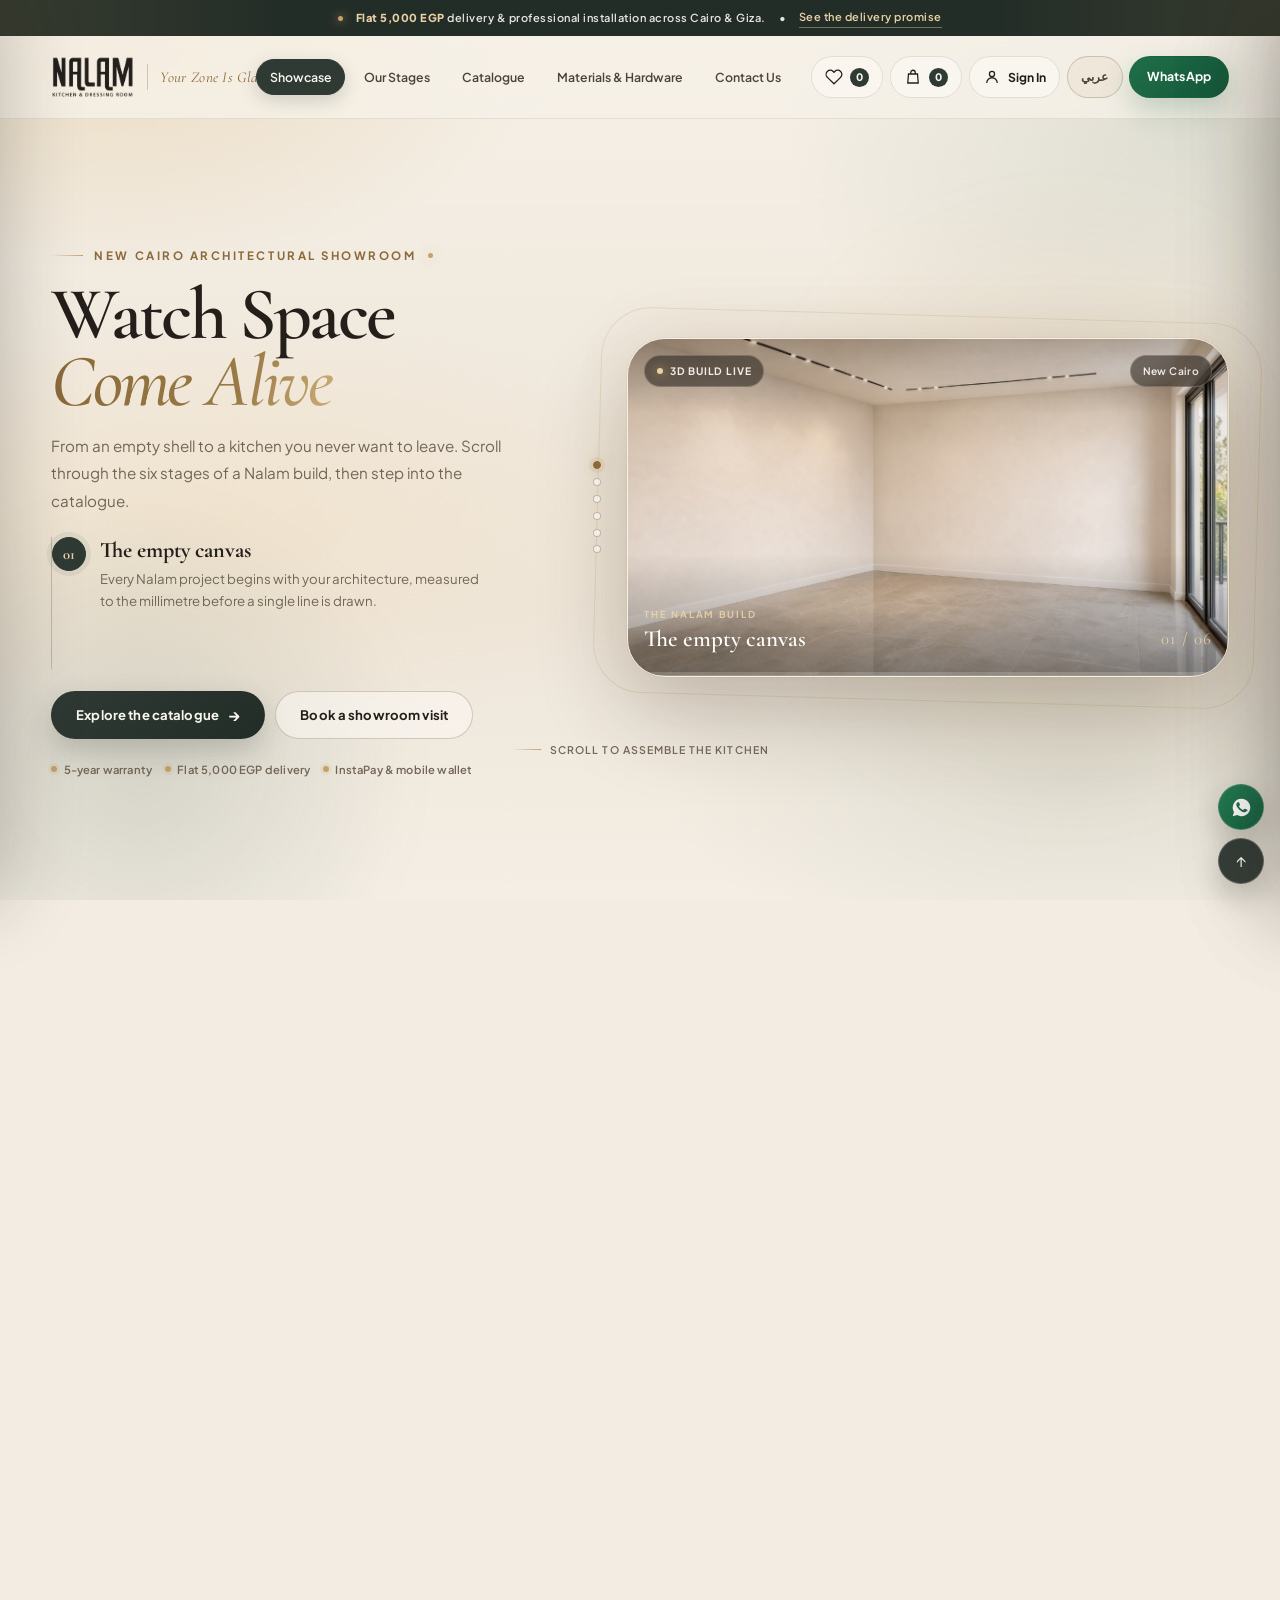
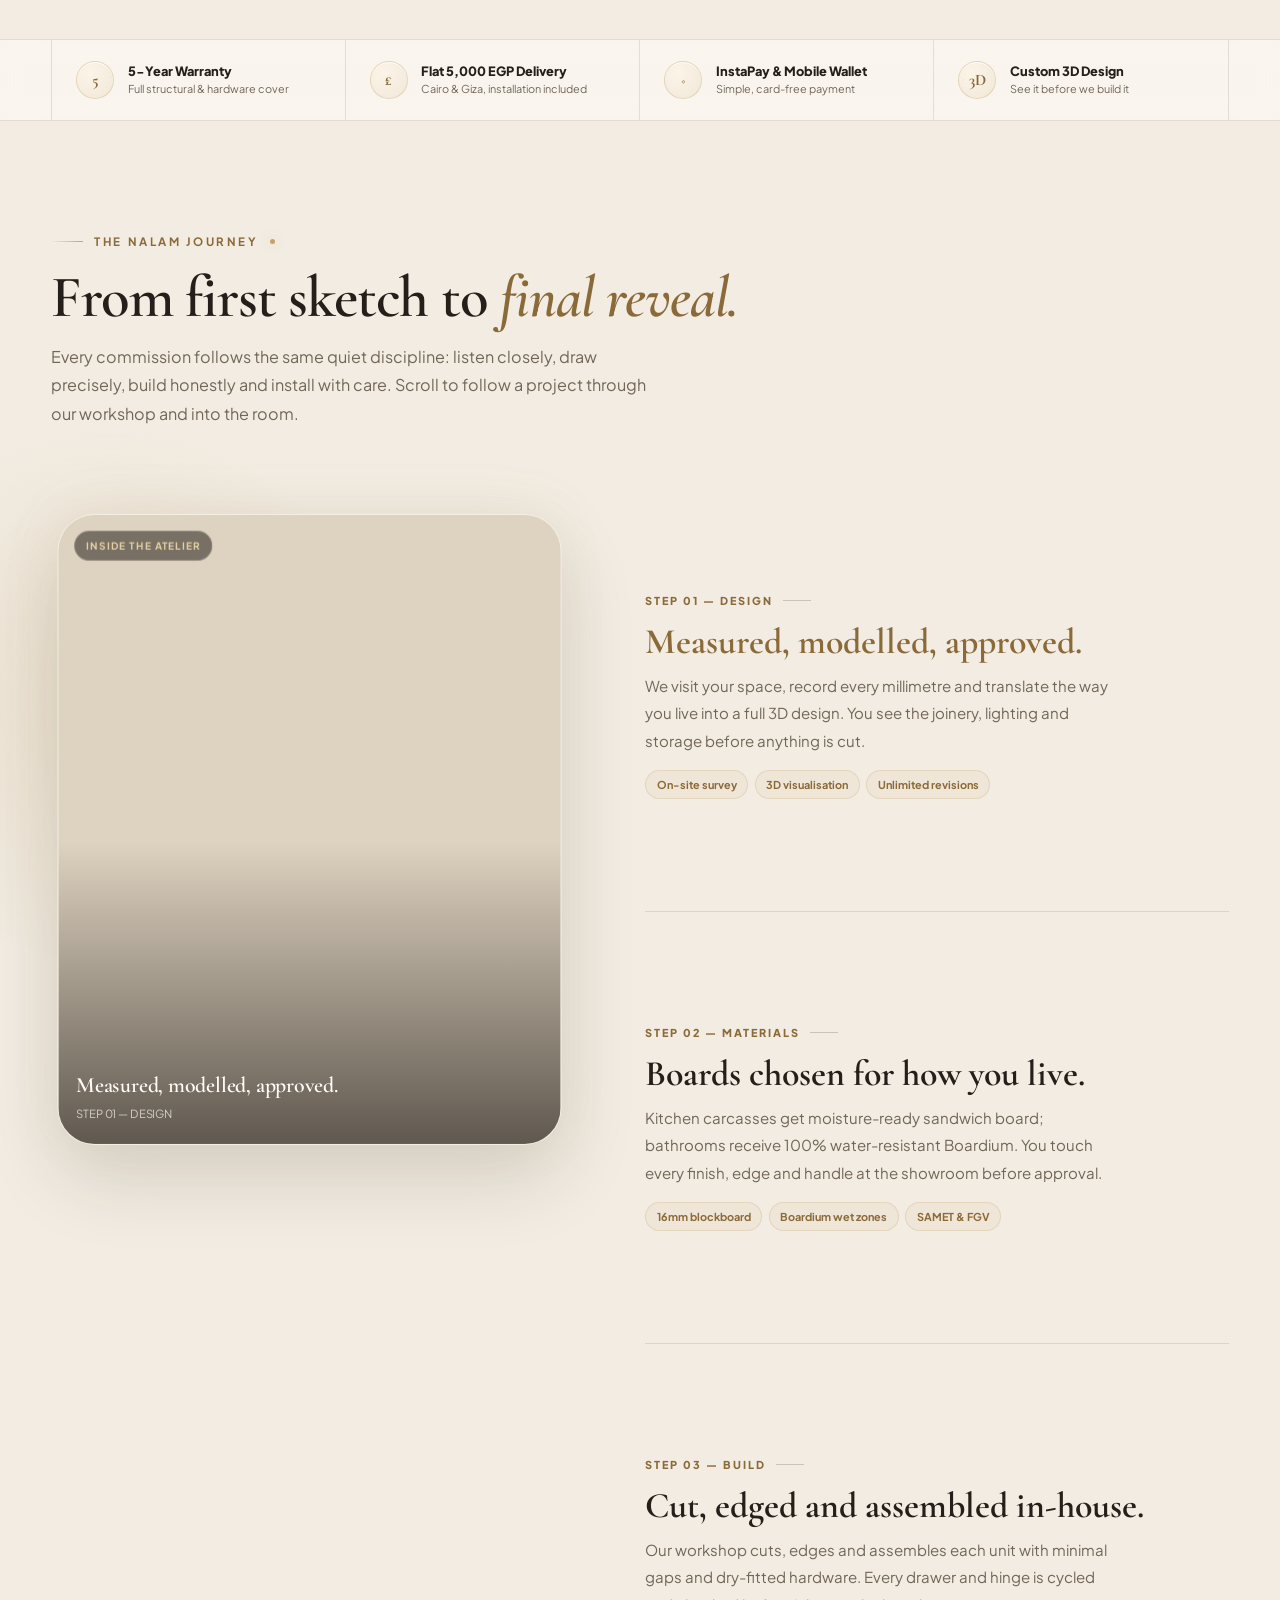
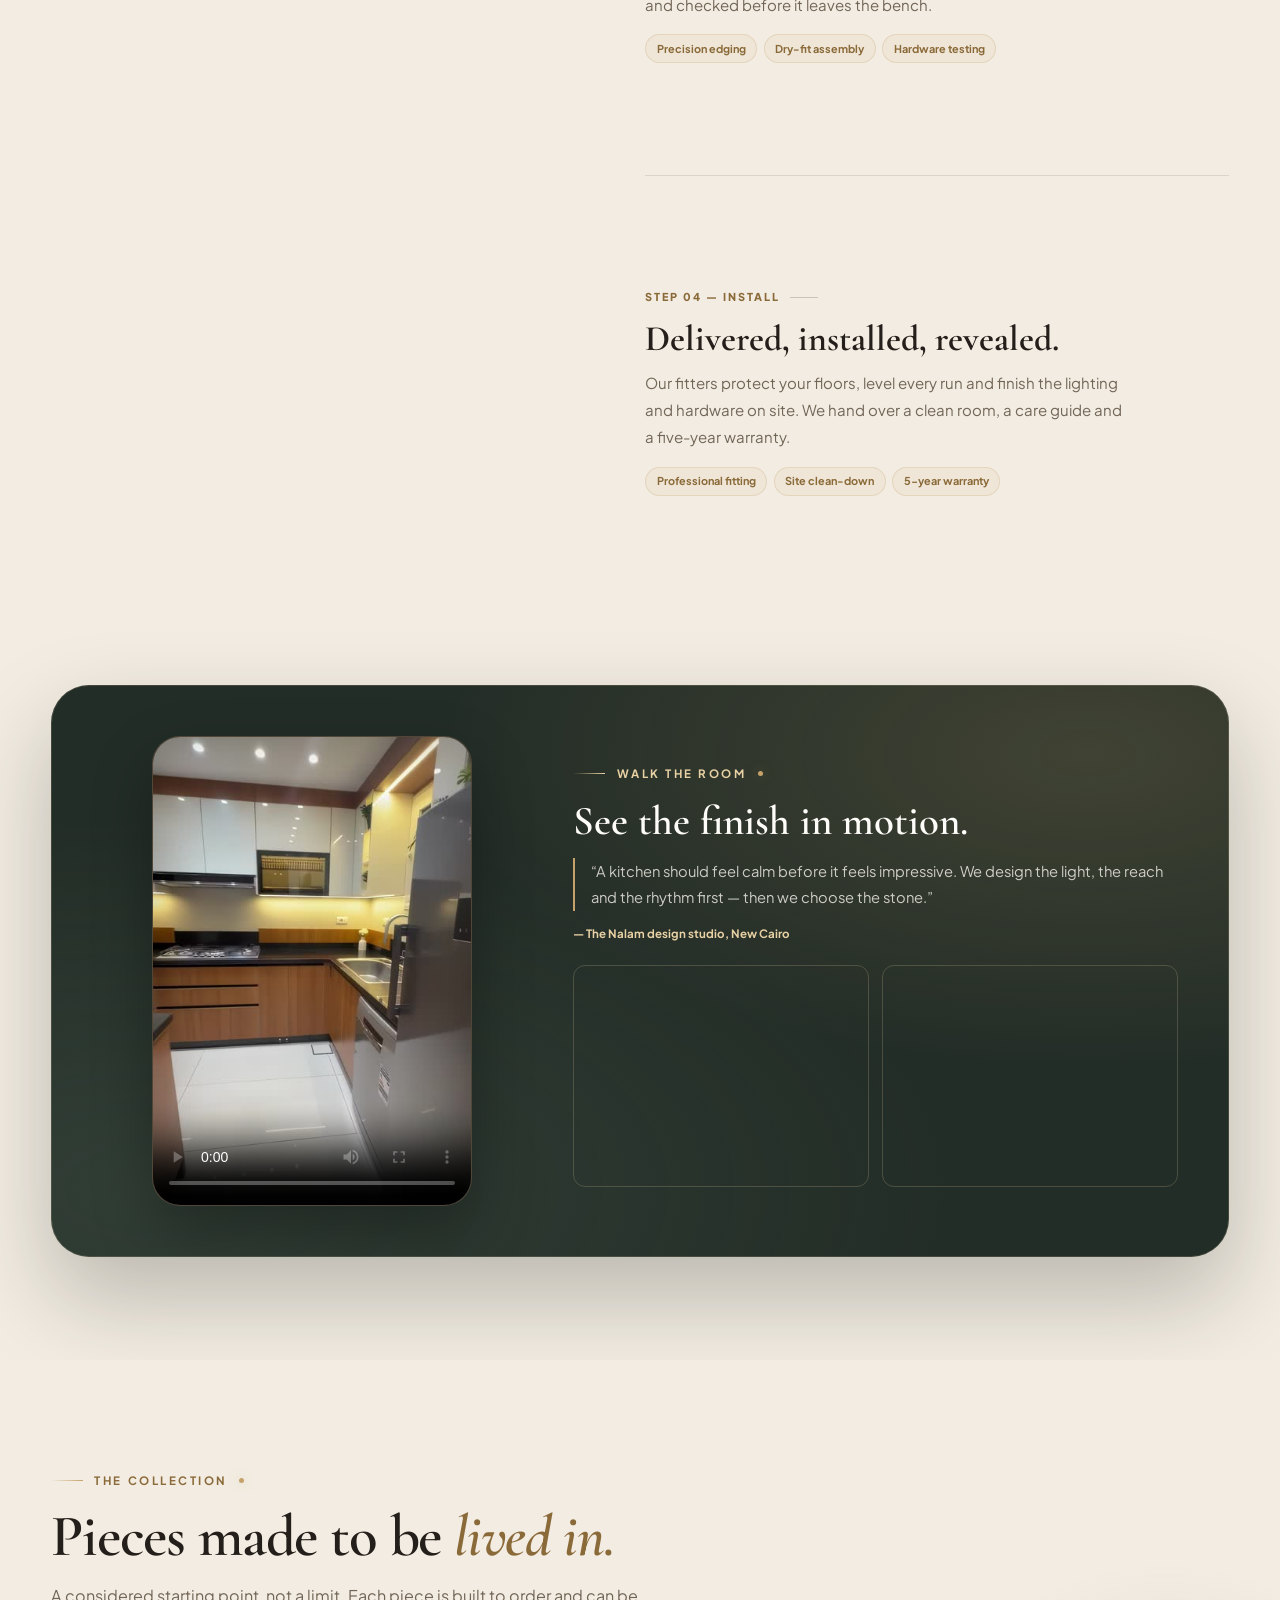
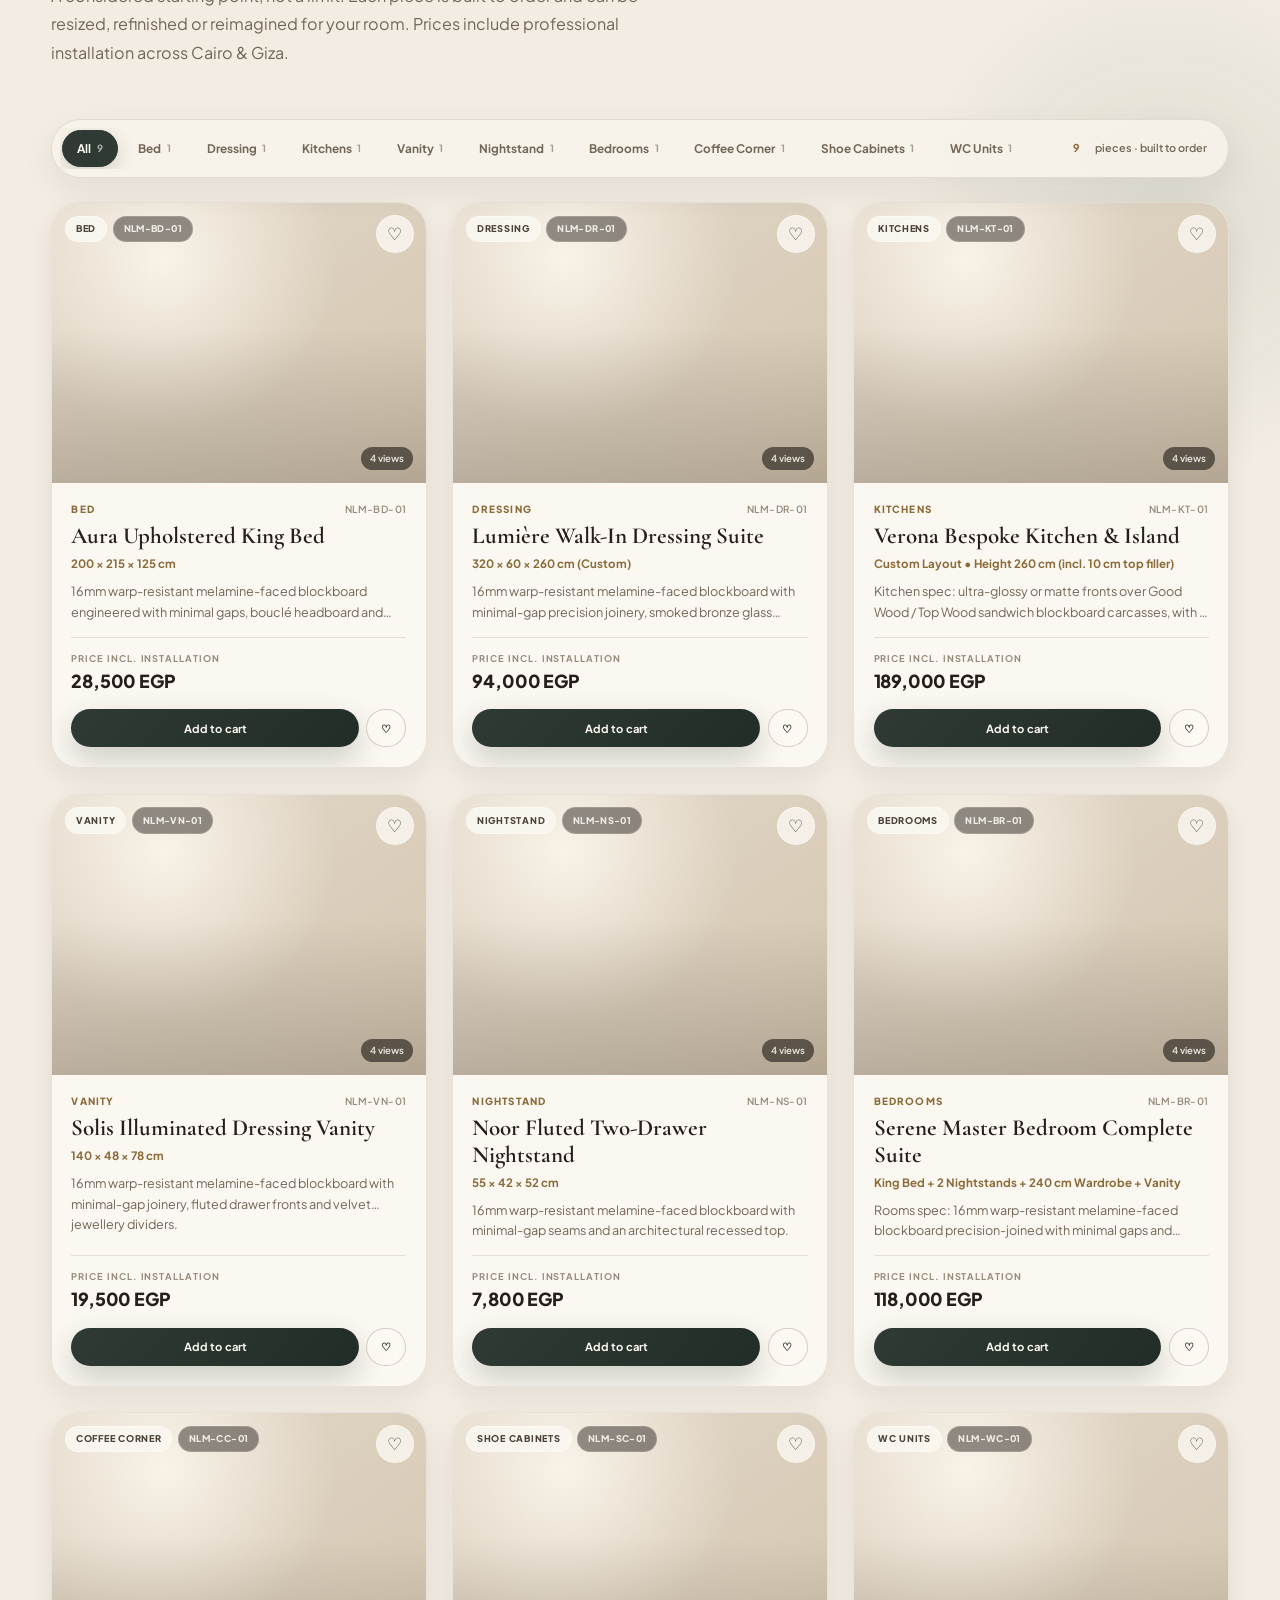
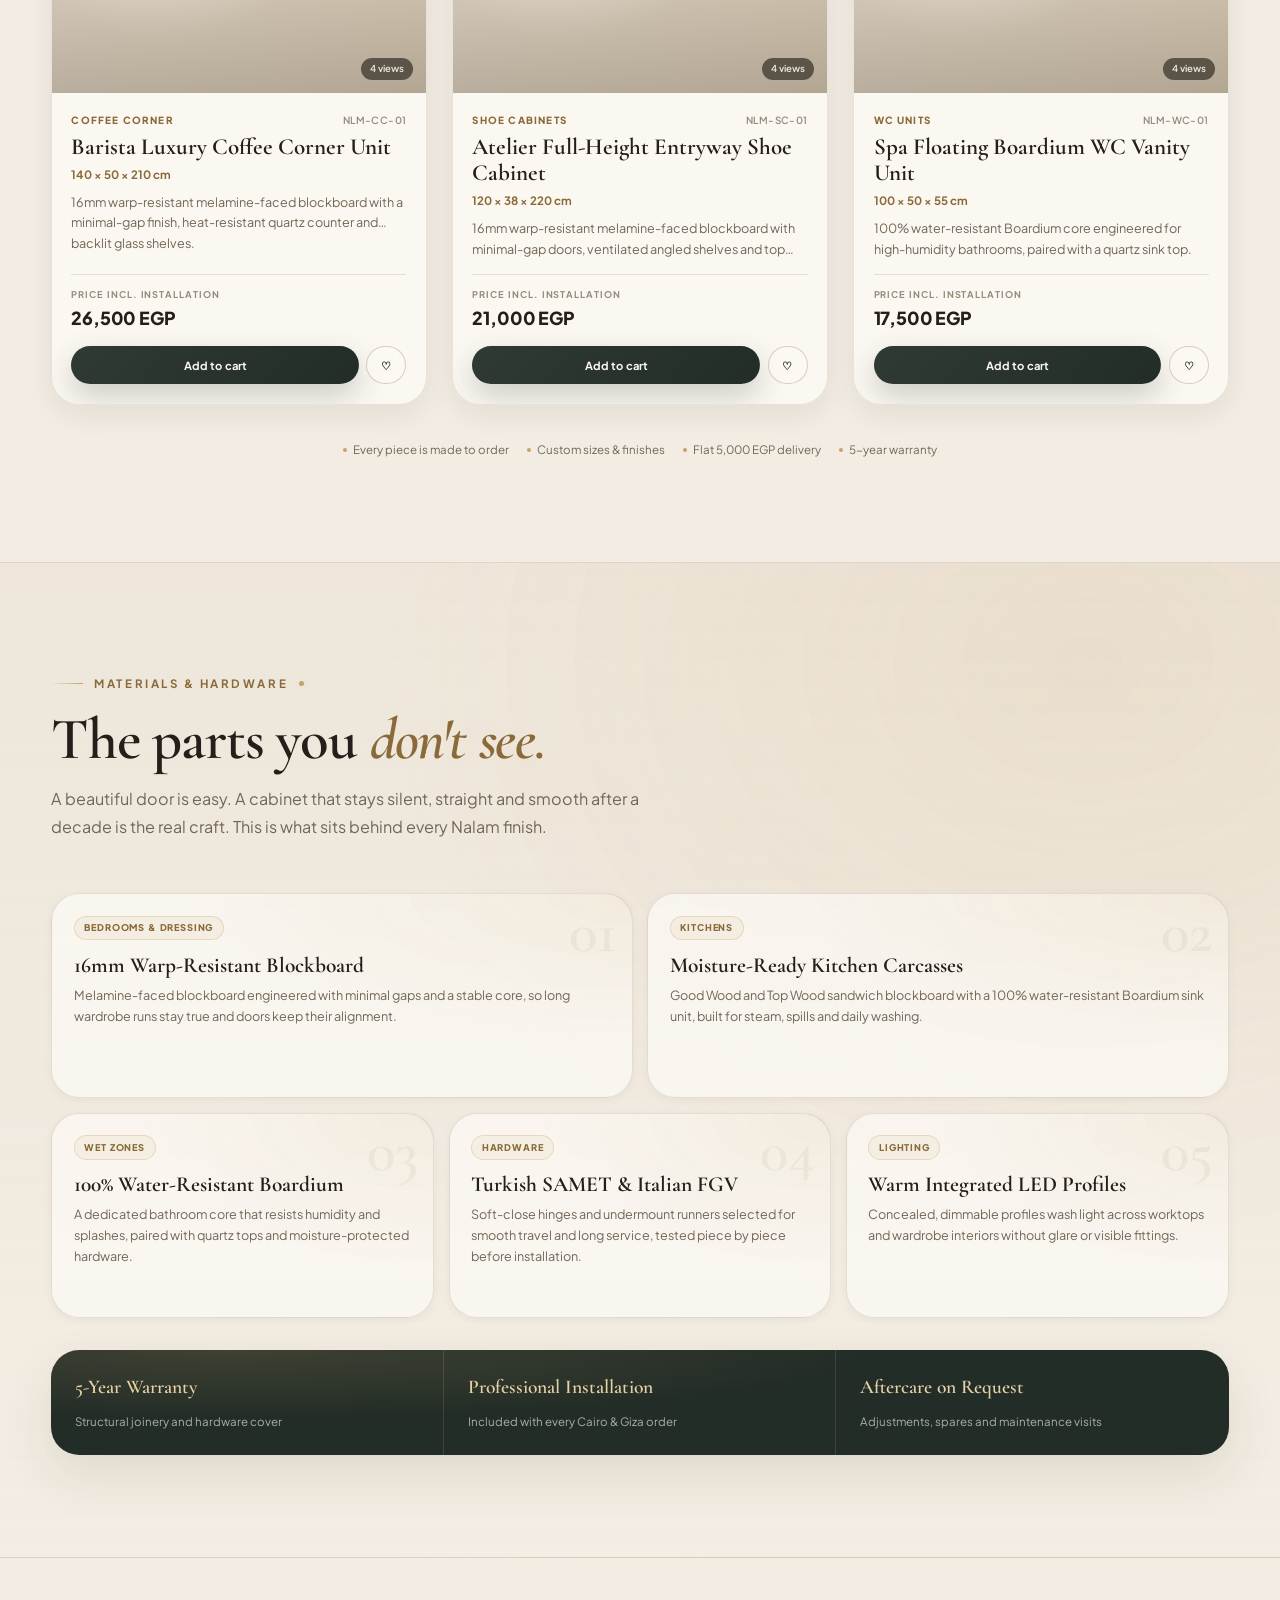
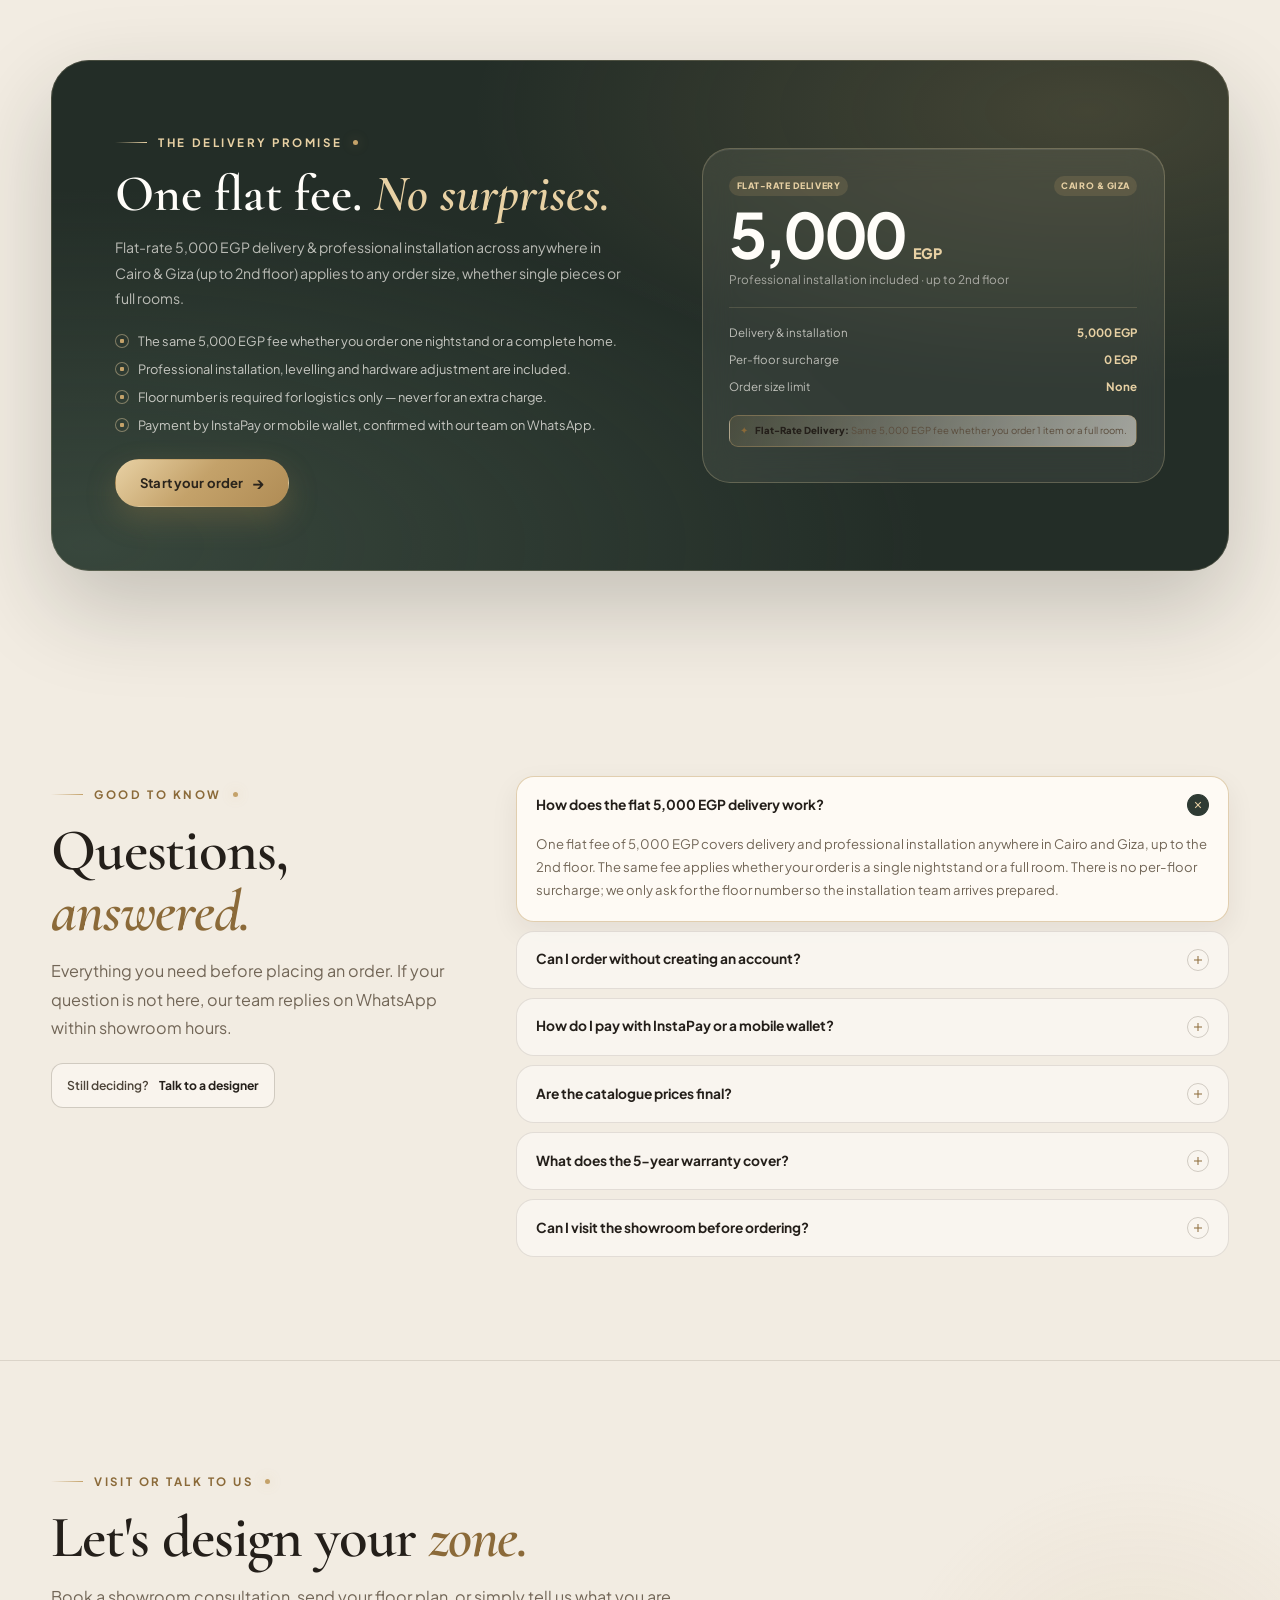
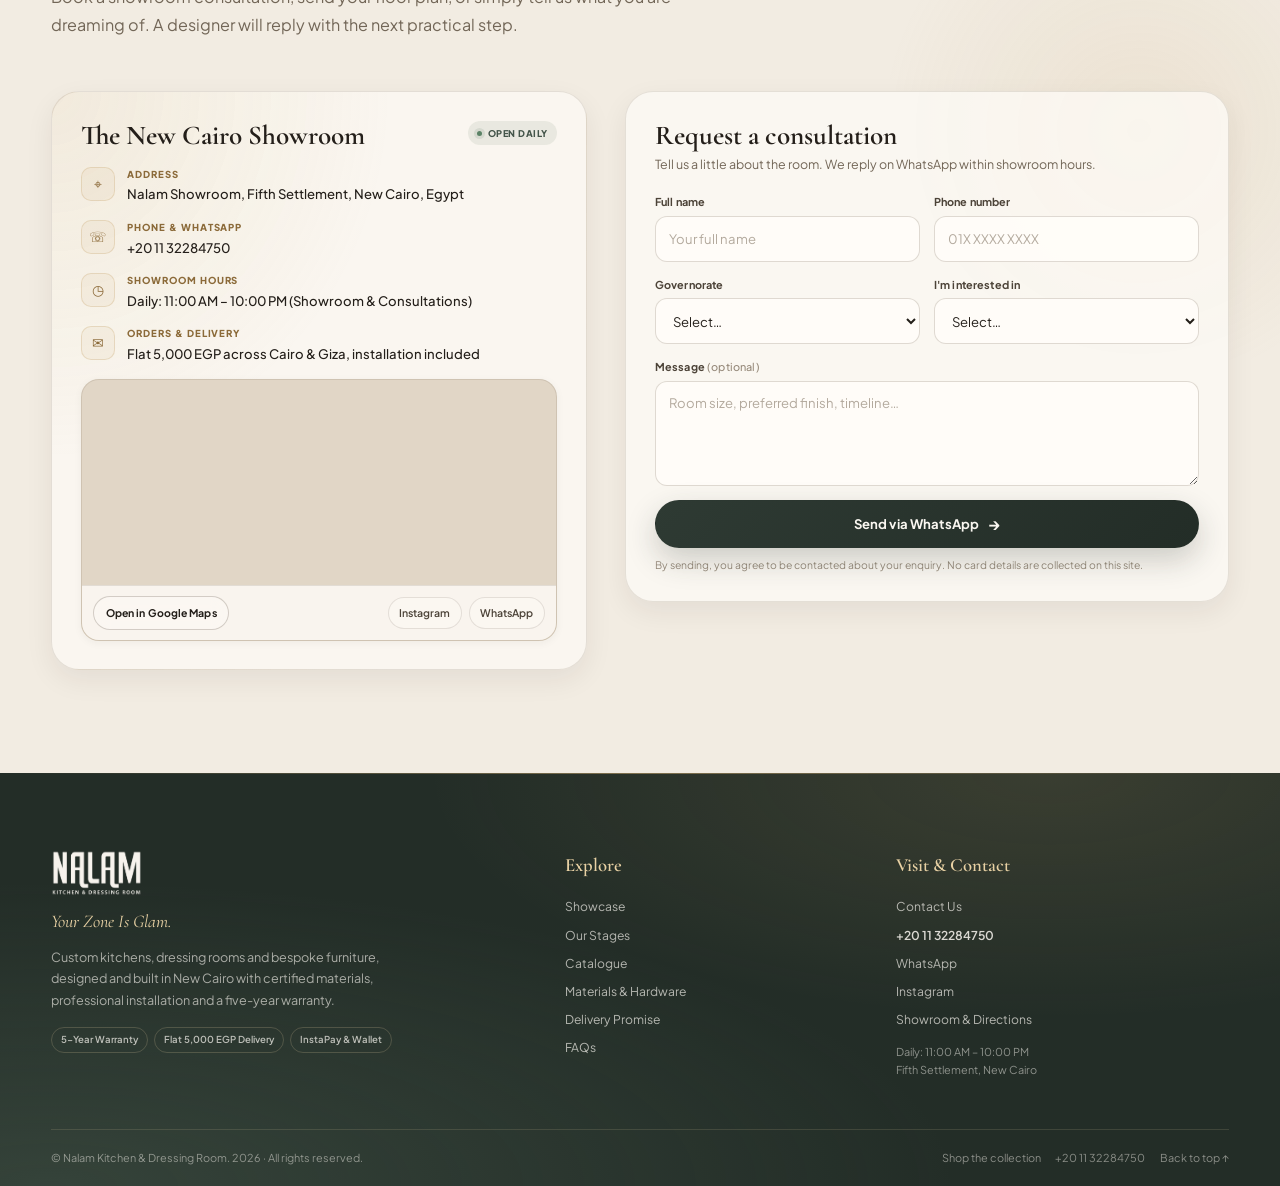
==== index.html @ b8d56fd1 "Last Sync: 2026-11-21 04:11 (Mobile)" ====
<!DOCTYPE html>
<html lang="en" dir="ltr">
<head>
  <meta charset="UTF-8">
  <meta name="viewport" content="width=device-width, initial-scale=1.0">
  <title>Nalam — Custom Kitchens, Dressing Rooms &amp; Luxury Furniture | New Cairo</title>
  <meta name="description" content="Nalam crafts luxury custom kitchens, dressing rooms and bespoke furniture in New Cairo. Flat 5,000 EGP delivery and professional installation across Cairo and Giza, with a 5-year warranty.">
  <meta name="robots" content="index, follow">
  <meta name="theme-color" content="#F2ECE2">
  <link rel="canonical" href="https://mody13255.github.io/Nalam-website/">
  <link rel="icon" type="image/png" href="assets/logo.png">
  <link rel="apple-touch-icon" href="assets/logo.png">
  <link rel="preconnect" href="https://fonts.googleapis.com">
  <link rel="preconnect" href="https://fonts.gstatic.com" crossorigin>
  <link href="https://fonts.googleapis.com/css2?family=Amiri:wght@400;700&family=Cairo:wght@400;500;600;700;800&family=Cormorant+Garamond:ital,wght@0,500;0,600;0,700;1,400;1,500;1,600&family=Plus+Jakarta+Sans:wght@400;500;600;700;800&display=swap" rel="stylesheet">
  <link rel="preload" as="image" href="assets/room-empty.jpg" fetchpriority="high">
  <link rel="stylesheet" href="css/style.css">

  <meta property="og:type" content="website">
  <meta property="og:site_name" content="Nalam Kitchen &amp; Dressing Room">
  <meta property="og:locale" content="en_US">
  <meta property="og:locale:alternate" content="ar_EG">
  <meta property="og:title" content="Nalam — Your Zone Is Glam. Custom Kitchens &amp; Dressing Rooms">
  <meta property="og:description" content="Bespoke kitchens, dressing rooms and luxury furniture crafted in New Cairo. Flat 5,000 EGP delivery and installation across Cairo and Giza. 5-year warranty.">
  <meta property="og:url" content="https://mody13255.github.io/Nalam-website/">
  <meta property="og:image" content="https://mody13255.github.io/Nalam-website/assets/og-nalam.jpg">
  <meta property="og:image:secure_url" content="https://mody13255.github.io/Nalam-website/assets/og-nalam.jpg">
  <meta property="og:image:width" content="1200">
  <meta property="og:image:height" content="630">
  <meta property="og:image:alt" content="Nalam completed sage green kitchen with marble island and warm lighting in New Cairo">
  <meta property="og:phone_number" content="+20 11 32284750">
  <meta name="twitter:card" content="summary_large_image">
  <meta name="twitter:title" content="Nalam — Your Zone Is Glam.">
  <meta name="twitter:description" content="Custom kitchens, dressing rooms and bespoke furniture from New Cairo. Flat 5,000 EGP delivery and installation across Cairo and Giza.">
  <meta name="twitter:image" content="https://mody13255.github.io/Nalam-website/assets/og-nalam.jpg">
  <meta name="twitter:image:alt" content="Nalam completed sage green kitchen with marble island and warm lighting">

  <script>
    !function(f,b,e,v,n,t,s){if(f.fbq)return;n=f.fbq=function(){n.callMethod?n.callMethod.apply(n,arguments):n.queue.push(arguments)};if(!f._fbq)f._fbq=n;n.push=n;n.loaded=!0;n.version='2.0';n.queue=[];t=b.createElement(e);t.async=!0;t.src=v;s=b.getElementsByTagName(e)[0];s.parentNode.insertBefore(t,s)}(window,document,'script','https://connect.facebook.net/en_US/fbevents.js');
    window.NALAM_META_PIXEL_ID = 'YOUR_PIXEL_ID_HERE';
    window.NALAM_PIXEL_READY = false;
    if (window.NALAM_META_PIXEL_ID && window.NALAM_META_PIXEL_ID !== 'YOUR_PIXEL_ID_HERE') {
      fbq('init', window.NALAM_META_PIXEL_ID);
      fbq('track', 'PageView');
      window.NALAM_PIXEL_READY = true;
    }
  </script>

  <script type="application/ld+json">
  {
    "@context": "https://schema.org",
    "@type": "FurnitureStore",
    "name": "Nalam Kitchen & Dressing Room",
    "alternateName": "نالام",
    "url": "https://mody13255.github.io/Nalam-website/",
    "image": "https://mody13255.github.io/Nalam-website/assets/og-nalam.jpg",
    "logo": "https://mody13255.github.io/Nalam-website/assets/logo.png",
    "description": "Custom kitchens, dressing rooms and bespoke furniture crafted in New Cairo with certified materials and a 5-year warranty.",
    "telephone": "+201132284750",
    "priceRange": "EGP 7,800 – EGP 189,000",
    "currenciesAccepted": "EGP",
    "paymentAccepted": "InstaPay, Mobile Wallet",
    "address": {
      "@type": "PostalAddress",
      "addressLocality": "New Cairo",
      "addressRegion": "Cairo Governorate",
      "addressCountry": "EG"
    },
    "sameAs": [
      "https://www.instagram.com/nalam.kitchen.dressingroom/"
    ],
    "openingHoursSpecification": {
      "@type": "OpeningHoursSpecification",
      "dayOfWeek": ["Monday", "Tuesday", "Wednesday", "Thursday", "Friday", "Saturday", "Sunday"],
      "opens": "11:00",
      "closes": "22:00"
    }
  }
  </script>
</head>
<body>

  <a class="skip-link" href="#main">Skip to content</a>

  <header class="site-header" id="top">
    <div class="announcement">
      <div class="container announcement-inner">
        <span class="announcement-dot" aria-hidden="true"></span>
        <span data-i18n="announcement_text"><strong>Flat 5,000 EGP</strong> delivery &amp; professional installation across Cairo &amp; Giza.</span>
        <span class="desktop-only" aria-hidden="true">•</span>
        <a href="#delivery" class="announcement-link" data-i18n="announcement_link">See the delivery promise</a>
      </div>
    </div>
    <div class="container header-inner">
      <div class="header-start">
        <button type="button" class="menu-btn" id="mobileMenuBtn" aria-label="Open menu" aria-expanded="false" aria-controls="mobileDrawer">
          <span aria-hidden="true">☰</span>
        </button>
        <a href="#top" class="brand-lockup" aria-label="Nalam home">
          <img src="assets/logo.png" alt="Nalam — Kitchen &amp; Dressing Room" class="brand-logo" width="433" height="220">
          <span class="brand-divider" aria-hidden="true"></span>
          <span class="brand-slogan">Your Zone Is Glam.</span>
        </a>
      </div>

      <nav aria-label="Primary navigation">
        <ul class="nav-links">
          <li><a href="#showcase" class="active" data-nav="showcase" data-i18n="nav_showcase">Showcase</a></li>
          <li><a href="#stages" data-nav="stages" data-i18n="nav_stages">Our Stages</a></li>
          <li><a href="#catalogue" data-nav="catalogue" data-i18n="nav_catalogue">Catalogue</a></li>
          <li><a href="#materials" data-nav="materials" data-i18n="nav_materials">Materials &amp; Hardware</a></li>
          <li><a href="#contact" data-nav="contact" data-i18n="nav_contact">Contact Us</a></li>
        </ul>
      </nav>

      <div class="header-actions">
        <button type="button" class="icon-btn" data-open-wishlist aria-label="Open wishlist">
          <svg class="icon" width="18" height="18" viewBox="0 0 24 24" fill="none" stroke="currentColor" stroke-width="1.7" aria-hidden="true"><path d="M20.8 4.6a5.5 5.5 0 0 0-7.8 0L12 5.7l-1.1-1.1a5.5 5.5 0 0 0-7.8 7.8l1.1 1.1L12 21l7.8-7.5 1.1-1.1a5.5 5.5 0 0 0-.1-7.8Z"/></svg>
          <span class="badge-count" data-wish-badge>0</span>
        </button>
        <button type="button" class="icon-btn" data-open-cart aria-label="Open shopping cart">
          <svg class="icon" width="18" height="18" viewBox="0 0 24 24" fill="none" stroke="currentColor" stroke-width="1.7" aria-hidden="true"><path d="M6 8h12l1 12H5L6 8Z"/><path d="M9 8V6a3 3 0 0 1 6 0v2"/></svg>
          <span class="badge-count" data-cart-badge>0</span>
        </button>
        <button type="button" class="icon-btn" data-open-auth aria-label="Open account">
          <svg class="icon" width="18" height="18" viewBox="0 0 24 24" fill="none" stroke="currentColor" stroke-width="1.7" aria-hidden="true"><circle cx="12" cy="8" r="3.4"/><path d="M5 20a7 7 0 0 1 14 0"/></svg>
          <span class="icon-btn-label" data-account-label>Sign In</span>
        </button>
        <button type="button" class="lang-toggle" data-lang-toggle aria-label="Switch language">
          <span data-i18n="lang_btn">عربي</span>
        </button>
        <a href="https://wa.me/201132284750" target="_blank" rel="noopener noreferrer" class="btn btn-wa header-wa" data-i18n="nav_wa">WhatsApp</a>
      </div>
    </div>
  </header>

  <div class="mobile-drawer-backdrop" id="mobileDrawerBackdrop"></div>
  <aside class="mobile-drawer" id="mobileDrawer" aria-label="Mobile navigation" aria-hidden="true">
    <div class="mobile-drawer-head">
      <img src="assets/logo.png" alt="Nalam" width="433" height="220">
      <button type="button" class="drawer-close" id="mobileDrawerCloseBtn" aria-label="Close menu">&times;</button>
    </div>
    <nav aria-label="Mobile primary navigation">
      <ul class="mobile-drawer-links">
        <li><a href="#showcase" data-i18n="nav_showcase">Showcase</a></li>
        <li><a href="#stages" data-i18n="nav_stages">Our Stages</a></li>
        <li><a href="#catalogue" data-i18n="nav_catalogue">Catalogue</a></li>
        <li><a href="#materials" data-i18n="nav_materials">Materials &amp; Hardware</a></li>
        <li><a href="#delivery" data-i18n="nav_delivery">Delivery Promise</a></li>
        <li><a href="#contact" data-i18n="nav_contact">Contact Us</a></li>
      </ul>
    </nav>
    <div class="mobile-drawer-actions">
      <button type="button" class="btn btn-outline btn-block" data-open-auth>
        <span data-account-label>Sign In</span>
      </button>
      <button type="button" class="btn btn-outline btn-block" data-open-wishlist>
        <span data-i18n="nav_wishlist">Wishlist</span>
      </button>
      <a href="https://wa.me/201132284750" target="_blank" rel="noopener noreferrer" class="btn btn-wa btn-block" data-i18n="nav_wa">WhatsApp</a>
    </div>
    <div class="mobile-drawer-meta">
      <a href="tel:+201132284750" dir="ltr">+20 11 32284750</a>
      <span data-config-hours>Daily: 11:00 AM – 10:00 PM (Showroom &amp; Consultations)</span>
    </div>
  </aside>

  <main id="main">

    <section id="showcase" class="hero-scroll-track" aria-label="Nalam kitchen design journey">
      <div class="hero-sticky">
        <div class="hero-shell">
          <div class="hero-grid">
            <div class="hero-copy">
              <div class="eyebrow hero-eyebrow" data-i18n="hero_eyebrow">NEW CAIRO ARCHITECTURAL SHOWROOM</div>
              <h1 class="hero-title">
                <span data-i18n="hero_title_1">Watch Space</span>
                <em data-i18n="hero_title_em">Come Alive</em>
              </h1>
              <p class="hero-lead" data-i18n="hero_lead">From an empty shell to a kitchen you never want to leave. Scroll through the six stages of a Nalam build, then step into the catalogue.</p>

              <div class="hero-chapters" id="heroChapters">
                <article class="hero-chapter active" data-chapter="0">
                  <span class="chapter-index">01</span>
                  <div class="chapter-body">
                    <h2 data-i18n="hero_stage_0_title">The empty canvas</h2>
                    <p data-i18n="hero_stage_0_desc">Every Nalam project begins with your architecture, measured to the millimetre before a single line is drawn.</p>
                  </div>
                </article>
                <article class="hero-chapter" data-chapter="1">
                  <span class="chapter-index">02</span>
                  <div class="chapter-body">
                    <h2 data-i18n="hero_stage_1_title">The base takes shape</h2>
                    <p data-i18n="hero_stage_1_desc">Moisture-ready carcasses and precision base units are set, levelled and aligned to the room.</p>
                  </div>
                </article>
                <article class="hero-chapter" data-chapter="2">
                  <span class="chapter-index">03</span>
                  <div class="chapter-body">
                    <h2 data-i18n="hero_stage_2_title">Full-height architecture</h2>
                    <p data-i18n="hero_stage_2_desc">Tall towers and full-height storage create a seamless wall of cabinetry that works as hard as it looks.</p>
                  </div>
                </article>
                <article class="hero-chapter" data-chapter="3">
                  <span class="chapter-index">04</span>
                  <div class="chapter-body">
                    <h2 data-i18n="hero_stage_3_title">Upper cabinetry</h2>
                    <p data-i18n="hero_stage_3_desc">Upper units and warm LED profiles layer depth and light across the kitchen, exactly as approved in 3D.</p>
                  </div>
                </article>
                <article class="hero-chapter" data-chapter="4">
                  <span class="chapter-index">05</span>
                  <div class="chapter-body">
                    <h2 data-i18n="hero_stage_4_title">The appliance fit-out</h2>
                    <p data-i18n="hero_stage_4_desc">Integrated appliances, sink and hardware are fitted with millimetre tolerances and tested on site.</p>
                  </div>
                </article>
                <article class="hero-chapter" data-chapter="5">
                  <span class="chapter-index">06</span>
                  <div class="chapter-body">
                    <h2 data-i18n="hero_stage_5_title">The reveal</h2>
                    <p data-i18n="hero_stage_5_desc">Sage matte, veined quartz and warm glow come together — a finished Nalam kitchen, ready to live in.</p>
                  </div>
                </article>
              </div>

              <div class="hero-actions">
                <a href="#catalogue" class="btn btn-primary">
                  <span data-i18n="hero_cta_cat">Explore the catalogue</span>
                  <span class="arrow" aria-hidden="true">→</span>
                </a>
                <a href="#contact" class="btn btn-outline" data-i18n="hero_cta_book">Book a showroom visit</a>
              </div>

              <div class="trust-chips">
                <span class="trust-chip" data-i18n="hero_chip_1">5-year warranty</span>
                <span class="trust-chip" data-i18n="hero_chip_2">Flat 5,000 EGP delivery</span>
                <span class="trust-chip" data-i18n="hero_chip_3">InstaPay &amp; mobile wallet</span>
              </div>
            </div>

            <div class="hero-media">
              <div class="room-stage-frame" id="roomStageFrame">
                <img src="assets/room-empty.jpg" alt="Empty architectural room before a Nalam kitchen installation" class="room-layer base-layer" width="1280" height="720" loading="eager" decoding="async" fetchpriority="high">
                <img src="assets/stage-1-base.jpg" alt="Nalam kitchen stage one with base cabinets installed" class="room-layer" data-stage="1" width="1280" height="720" loading="eager" decoding="async">
                <img src="assets/stage-2-tall.jpg" alt="Nalam kitchen stage two with full-height cabinetry" class="room-layer" data-stage="2" width="1280" height="720" loading="eager" decoding="async">
                <img src="assets/stage-3-upper.jpg" alt="Nalam kitchen stage three with upper cabinets" class="room-layer" data-stage="3" width="1280" height="720" loading="eager" decoding="async">
                <img src="assets/stage-4-appliances.jpg" alt="Nalam kitchen stage four with appliances fitted" class="room-layer" data-stage="4" width="1280" height="720" loading="eager" decoding="async">
                <img src="assets/room-furnished.jpg" alt="Completed luxury Nalam kitchen with sage cabinetry and marble island" class="room-layer" data-stage="5" width="1280" height="720" loading="eager" decoding="async">
                <span class="stage-badge" data-i18n="stage_live">3D build live</span>
                <span class="stage-location" data-i18n="stage_location">New Cairo</span>
                <div class="stage-caption">
                  <div>
                    <span class="stage-caption-kicker" data-i18n="stage_caption_kicker">THE NALAM BUILD</span>
                    <span class="stage-caption-title" id="stageCaptionTitle">The empty canvas</span>
                  </div>
                  <span class="stage-counter" id="stageCounter">01 / 06</span>
                </div>
                <div class="stage-progress" aria-hidden="true"><div class="stage-progress-fill" id="stageProgressFill"></div></div>
              </div>
              <div class="hero-stage-dots" id="heroStageDots" aria-label="Jump to a build stage">
                <button type="button" class="stage-dot active" data-stage-dot="0" aria-label="Go to stage 1"></button>
                <button type="button" class="stage-dot" data-stage-dot="1" aria-label="Go to stage 2"></button>
                <button type="button" class="stage-dot" data-stage-dot="2" aria-label="Go to stage 3"></button>
                <button type="button" class="stage-dot" data-stage-dot="3" aria-label="Go to stage 4"></button>
                <button type="button" class="stage-dot" data-stage-dot="4" aria-label="Go to stage 5"></button>
                <button type="button" class="stage-dot" data-stage-dot="5" aria-label="Go to stage 6"></button>
              </div>
            </div>
          </div>
          <div class="hero-scroll-cue"><span data-i18n="hero_scroll_cue">Scroll to assemble the kitchen</span></div>
        </div>
      </div>
    </section>

    <section class="trust-strip" aria-label="Nalam service promises">
      <div class="container trust-strip-inner">
        <div class="trust-item">
          <div class="trust-icon" aria-hidden="true">5</div>
          <div class="trust-copy">
            <strong data-i18n="trust_1_title">5-Year Warranty</strong>
            <span data-i18n="trust_1_sub">Full structural &amp; hardware cover</span>
          </div>
        </div>
        <div class="trust-item">
          <div class="trust-icon" aria-hidden="true">₤</div>
          <div class="trust-copy">
            <strong data-i18n="trust_2_title">Flat 5,000 EGP Delivery</strong>
            <span data-i18n="trust_2_sub">Cairo &amp; Giza, installation included</span>
          </div>
        </div>
        <div class="trust-item">
          <div class="trust-icon" aria-hidden="true">◇</div>
          <div class="trust-copy">
            <strong data-i18n="trust_3_title">InstaPay &amp; Mobile Wallet</strong>
            <span data-i18n="trust_3_sub">Simple, card-free payment</span>
          </div>
        </div>
        <div class="trust-item">
          <div class="trust-icon" aria-hidden="true">3D</div>
          <div class="trust-copy">
            <strong data-i18n="trust_4_title">Custom 3D Design</strong>
            <span data-i18n="trust_4_sub">See it before we build it</span>
          </div>
        </div>
      </div>
    </section>

    <section class="process-section section-pad" id="stages">
      <div class="container">
        <div class="section-header reveal">
          <div class="eyebrow" data-i18n="process_eyebrow">THE NALAM JOURNEY</div>
          <h2 class="section-title" data-i18n="process_title">From first sketch to <em>final reveal.</em></h2>
          <p class="section-lead" data-i18n="process_lead">Every commission follows the same quiet discipline: listen closely, draw precisely, build honestly and install with care. Scroll to follow a project through our workshop and into the room.</p>
        </div>

        <div class="process-layout">
          <div class="process-visual reveal-scale">
            <div class="process-visual-frame">
              <img src="assets/stage-3d.jpg" alt="Nalam 3D design preview of a custom kitchen" class="process-image active" data-process-image="0" width="1024" height="1024" loading="lazy" decoding="async">
              <img src="assets/stage-prefinish.jpg" alt="Nalam workshop during the pre-finishing stage" class="process-image" data-process-image="1" width="1024" height="1536" loading="lazy" decoding="async">
              <img src="assets/project-kitchen-1.jpg" alt="Nalam kitchen installation with warm LED lighting" class="process-image" data-process-image="2" width="1280" height="960" loading="lazy" decoding="async">
              <img src="assets/room-furnished.jpg" alt="Finished Nalam kitchen with sage cabinetry and marble island" class="process-image" data-process-image="3" width="1280" height="720" loading="lazy" decoding="async">
              <span class="process-visual-badge" data-i18n="process_badge">Inside the atelier</span>
              <div class="process-visual-caption">
                <strong id="processCaptionTitle">Design &amp; 3D preview</strong>
                <span id="processCaptionSub">Drawer 01 — measured, modelled, approved</span>
              </div>
            </div>
          </div>

          <div class="process-steps" id="processSteps">
            <article class="process-step" data-process-step="0">
              <div class="step-number" data-i18n="process_step_1_num">STEP 01 — DESIGN</div>
              <h3 data-i18n="process_step_1_title">Measured, modelled, approved.</h3>
              <p data-i18n="process_step_1_desc">We visit your space, record every millimetre and translate the way you live into a full 3D design. You see the joinery, lighting and storage before anything is cut.</p>
              <div class="step-tags">
                <span class="step-tag" data-i18n="process_tag_1a">On-site survey</span>
                <span class="step-tag" data-i18n="process_tag_1b">3D visualisation</span>
                <span class="step-tag" data-i18n="process_tag_1c">Unlimited revisions</span>
              </div>
            </article>
            <article class="process-step" data-process-step="1">
              <div class="step-number" data-i18n="process_step_2_num">STEP 02 — MATERIALS</div>
              <h3 data-i18n="process_step_2_title">Boards chosen for how you live.</h3>
              <p data-i18n="process_step_2_desc">Kitchen carcasses get moisture-ready sandwich board; bathrooms receive 100% water-resistant Boardium. You touch every finish, edge and handle at the showroom before approval.</p>
              <div class="step-tags">
                <span class="step-tag" data-i18n="process_tag_2a">16mm blockboard</span>
                <span class="step-tag" data-i18n="process_tag_2b">Boardium wet zones</span>
                <span class="step-tag" data-i18n="process_tag_2c">SAMET &amp; FGV</span>
              </div>
            </article>
            <article class="process-step" data-process-step="2">
              <div class="step-number" data-i18n="process_step_3_num">STEP 03 — BUILD</div>
              <h3 data-i18n="process_step_3_title">Cut, edged and assembled in-house.</h3>
              <p data-i18n="process_step_3_desc">Our workshop cuts, edges and assembles each unit with minimal gaps and dry-fitted hardware. Every drawer and hinge is cycled and checked before it leaves the bench.</p>
              <div class="step-tags">
                <span class="step-tag" data-i18n="process_tag_3a">Precision edging</span>
                <span class="step-tag" data-i18n="process_tag_3b">Dry-fit assembly</span>
                <span class="step-tag" data-i18n="process_tag_3c">Hardware testing</span>
              </div>
            </article>
            <article class="process-step" data-process-step="3">
              <div class="step-number" data-i18n="process_step_4_num">STEP 04 — INSTALL</div>
              <h3 data-i18n="process_step_4_title">Delivered, installed, revealed.</h3>
              <p data-i18n="process_step_4_desc">Our fitters protect your floors, level every run and finish the lighting and hardware on site. We hand over a clean room, a care guide and a five-year warranty.</p>
              <div class="step-tags">
                <span class="step-tag" data-i18n="process_tag_4a">Professional fitting</span>
                <span class="step-tag" data-i18n="process_tag_4b">Site clean-down</span>
                <span class="step-tag" data-i18n="process_tag_4c">5-year warranty</span>
              </div>
            </article>
          </div>
        </div>

        <div class="spotlight reveal">
          <div class="spotlight-video-wrap">
            <video controls playsinline preload="metadata" poster="assets/kitchen-walkthrough-poster.jpg" aria-label="Walkthrough of a completed Nalam kitchen">
              <source src="assets/kitchen-walkthrough.mp4" type="video/mp4">
              Your browser does not support the video element.
            </video>
          </div>
          <div class="spotlight-content">
            <div class="eyebrow" data-i18n="spotlight_eyebrow">WALK THE ROOM</div>
            <h3 data-i18n="spotlight_title">See the finish in motion.</h3>
            <p class="spotlight-quote" data-i18n="spotlight_quote">“A kitchen should feel calm before it feels impressive. We design the light, the reach and the rhythm first — then we choose the stone.”</p>
            <div class="spotlight-credit" data-i18n="spotlight_credit">— The Nalam design studio, New Cairo</div>
            <div class="spotlight-photos">
              <button type="button" class="spotlight-photo" data-zoom-src="assets/project-kitchen-1.jpg" data-zoom-alt="Nalam kitchen with warm under-cabinet lighting">
                <img src="assets/project-kitchen-1.jpg" alt="Nalam kitchen with warm under-cabinet lighting" width="640" height="480" loading="lazy" decoding="async">
              </button>
              <button type="button" class="spotlight-photo" data-zoom-src="assets/project-kitchen-2.jpg" data-zoom-alt="Nalam kitchen island and tall cabinetry">
                <img src="assets/project-kitchen-2.jpg" alt="Nalam kitchen island and tall cabinetry" width="640" height="480" loading="lazy" decoding="async">
              </button>
            </div>
          </div>
        </div>
      </div>
    </section>

    <section class="catalogue-section section-pad" id="catalogue">
      <div class="container">
        <div class="section-header reveal">
          <div class="eyebrow" data-i18n="catalogue_eyebrow">THE COLLECTION</div>
          <h2 class="section-title" data-i18n="catalogue_title">Pieces made to be <em>lived in.</em></h2>
          <p class="section-lead" data-i18n="catalogue_lead">A considered starting point, not a limit. Each piece is built to order and can be resized, refinished or reimagined for your room. Prices include professional installation across Cairo &amp; Giza.</p>
        </div>

        <div class="catalogue-toolbar reveal">
          <div class="filter-bar" id="filterBar" role="tablist" aria-label="Filter catalogue by category"></div>
          <div class="catalogue-note"><strong data-catalogue-count>9</strong>&nbsp;<span data-i18n="catalogue_note">pieces · built to order</span></div>
        </div>

        <div class="catalogue-grid" id="catalogueGrid" aria-live="polite"></div>

        <div class="catalogue-footnote reveal">
          <span data-i18n="catalogue_foot_1">Every piece is made to order</span>
          <span data-i18n="catalogue_foot_2">Custom sizes &amp; finishes</span>
          <span data-i18n="catalogue_foot_3">Flat 5,000 EGP delivery</span>
          <span data-i18n="catalogue_foot_4">5-year warranty</span>
        </div>
      </div>
    </section>

    <section class="materials-section section-pad" id="materials">
      <div class="container">
        <div class="section-header reveal">
          <div class="eyebrow" data-i18n="materials_eyebrow">MATERIALS &amp; HARDWARE</div>
          <h2 class="section-title" data-i18n="materials_title">The parts you <em>don't see.</em></h2>
          <p class="section-lead" data-i18n="materials_lead">A beautiful door is easy. A cabinet that stays silent, straight and smooth after a decade is the real craft. This is what sits behind every Nalam finish.</p>
        </div>

        <div class="materials-grid">
          <article class="material-card reveal">
            <span class="material-num" aria-hidden="true">01</span>
            <span class="material-scope" data-i18n="material_1_scope">BEDROOMS &amp; DRESSING</span>
            <h3 data-i18n="material_1_title">16mm Warp-Resistant Blockboard</h3>
            <p data-i18n="material_1_desc">Melamine-faced blockboard engineered with minimal gaps and a stable core, so long wardrobe runs stay true and doors keep their alignment.</p>
          </article>
          <article class="material-card reveal">
            <span class="material-num" aria-hidden="true">02</span>
            <span class="material-scope" data-i18n="material_2_scope">KITCHENS</span>
            <h3 data-i18n="material_2_title">Moisture-Ready Kitchen Carcasses</h3>
            <p data-i18n="material_2_desc">Good Wood and Top Wood sandwich blockboard with a 100% water-resistant Boardium sink unit, built for steam, spills and daily washing.</p>
          </article>
          <article class="material-card reveal">
            <span class="material-num" aria-hidden="true">03</span>
            <span class="material-scope" data-i18n="material_3_scope">WET ZONES</span>
            <h3 data-i18n="material_3_title">100% Water-Resistant Boardium</h3>
            <p data-i18n="material_3_desc">A dedicated bathroom core that resists humidity and splashes, paired with quartz tops and moisture-protected hardware.</p>
          </article>
          <article class="material-card reveal">
            <span class="material-num" aria-hidden="true">04</span>
            <span class="material-scope" data-i18n="material_4_scope">HARDWARE</span>
            <h3 data-i18n="material_4_title">Turkish SAMET &amp; Italian FGV</h3>
            <p data-i18n="material_4_desc">Soft-close hinges and undermount runners selected for smooth travel and long service, tested piece by piece before installation.</p>
          </article>
          <article class="material-card reveal">
            <span class="material-num" aria-hidden="true">05</span>
            <span class="material-scope" data-i18n="material_5_scope">LIGHTING</span>
            <h3 data-i18n="material_5_title">Warm Integrated LED Profiles</h3>
            <p data-i18n="material_5_desc">Concealed, dimmable profiles wash light across worktops and wardrobe interiors without glare or visible fittings.</p>
          </article>
        </div>

        <div class="warranty-strip reveal">
          <div class="warranty-item">
            <strong data-i18n="warranty_1_title">5-Year Warranty</strong>
            <span data-i18n="warranty_1_sub">Structural joinery and hardware cover</span>
          </div>
          <div class="warranty-item">
            <strong data-i18n="warranty_2_title">Professional Installation</strong>
            <span data-i18n="warranty_2_sub">Included with every Cairo &amp; Giza order</span>
          </div>
          <div class="warranty-item">
            <strong data-i18n="warranty_3_title">Aftercare on Request</strong>
            <span data-i18n="warranty_3_sub">Adjustments, spares and maintenance visits</span>
          </div>
        </div>
      </div>
    </section>

    <section class="delivery-section section-pad" id="delivery">
      <div class="container">
        <div class="delivery-panel reveal">
          <div>
            <div class="eyebrow" data-i18n="delivery_eyebrow">THE DELIVERY PROMISE</div>
            <h2 data-i18n="delivery_title">One flat fee. <em>No surprises.</em></h2>
            <p class="delivery-note" data-i18n="delivery_note">Flat-rate 5,000 EGP delivery &amp; professional installation across anywhere in Cairo &amp; Giza (up to 2nd floor) applies to any order size, whether single pieces or full rooms.</p>
            <ul class="delivery-list">
              <li data-i18n="delivery_bullet_1">The same 5,000 EGP fee whether you order one nightstand or a complete home.</li>
              <li data-i18n="delivery_bullet_2">Professional installation, levelling and hardware adjustment are included.</li>
              <li data-i18n="delivery_bullet_3">Floor number is required for logistics only — never for an extra charge.</li>
              <li data-i18n="delivery_bullet_4">Payment by InstaPay or mobile wallet, confirmed with our team on WhatsApp.</li>
            </ul>
            <button type="button" class="btn btn-gold" data-open-cart>
              <span data-i18n="delivery_cta">Start your order</span>
              <span class="arrow" aria-hidden="true">→</span>
            </button>
          </div>
          <div class="delivery-card">
            <div class="delivery-card-label">
              <span data-i18n="delivery_card_label">FLAT-RATE DELIVERY</span>
              <span data-i18n="delivery_card_badge">CAIRO &amp; GIZA</span>
            </div>
            <div class="delivery-price"><strong>5,000</strong><span>EGP</span></div>
            <p class="delivery-card-sub" data-i18n="delivery_card_sub">Professional installation included · up to 2nd floor</p>
            <ul class="delivery-card-list">
              <li><span data-i18n="delivery_card_row_1">Delivery &amp; installation</span><strong data-i18n="delivery_card_row_1_val">5,000 EGP</strong></li>
              <li><span data-i18n="delivery_card_row_2">Per-floor surcharge</span><strong data-i18n="delivery_card_row_2_val">0 EGP</strong></li>
              <li><span data-i18n="delivery_card_row_3">Order size limit</span><strong data-i18n="delivery_card_row_3_val">None</strong></li>
            </ul>
            <div class="flat-rate-badge show">
              <span><strong data-i18n="delivery_badge_strong">Flat-Rate Delivery:</strong> <span data-i18n="delivery_badge_text">Same 5,000 EGP fee whether you order 1 item or a full room.</span></span>
            </div>
          </div>
        </div>
      </div>
    </section>

    <section class="faq-section section-pad" id="faq">
      <div class="container faq-grid">
        <div class="faq-intro reveal">
          <div class="section-header">
            <div class="eyebrow" data-i18n="faq_eyebrow">GOOD TO KNOW</div>
            <h2 class="section-title" data-i18n="faq_title">Questions, <em>answered.</em></h2>
            <p class="section-lead" data-i18n="faq_lead">Everything you need before placing an order. If your question is not here, our team replies on WhatsApp within showroom hours.</p>
          </div>
          <a class="faq-contact" href="https://wa.me/201132284750" target="_blank" rel="noopener noreferrer">
            <span data-i18n="faq_contact_label">Still deciding?</span>
            <strong data-i18n="faq_contact_link">Talk to a designer</strong>
          </a>
        </div>

        <div class="faq-list reveal">
          <details class="faq-item" open>
            <summary>
              <span data-i18n="faq_q1">How does the flat 5,000 EGP delivery work?</span>
              <span class="faq-icon" aria-hidden="true"></span>
            </summary>
            <div class="faq-answer" data-i18n="faq_a1">One flat fee of 5,000 EGP covers delivery and professional installation anywhere in Cairo and Giza, up to the 2nd floor. The same fee applies whether your order is a single nightstand or a full room. There is no per-floor surcharge; we only ask for the floor number so the installation team arrives prepared.</div>
          </details>
          <details class="faq-item">
            <summary>
              <span data-i18n="faq_q2">Can I order without creating an account?</span>
              <span class="faq-icon" aria-hidden="true"></span>
            </summary>
            <div class="faq-answer" data-i18n="faq_a2">Yes. You can add pieces to your cart and save a wishlist without signing in. An account is required only when you confirm an order, so we can keep your order history, delivery details and warranty record in one place. If you sign in at checkout, your cart resumes exactly where you left it.</div>
          </details>
          <details class="faq-item">
            <summary>
              <span data-i18n="faq_q3">How do I pay with InstaPay or a mobile wallet?</span>
              <span class="faq-icon" aria-hidden="true"></span>
            </summary>
            <div class="faq-answer" data-i18n="faq_a3">Choose InstaPay or Mobile Wallet in the cart, confirm your order, and we send a bilingual summary to WhatsApp. Our team replies with the payment details and confirms your production slot. No card details are collected on this website.</div>
          </details>
          <details class="faq-item">
            <summary>
              <span data-i18n="faq_q4">Are the catalogue prices final?</span>
              <span class="faq-icon" aria-hidden="true"></span>
            </summary>
            <div class="faq-answer" data-i18n="faq_a4">Catalogue prices are a transparent starting point for the listed size and finish, including installation. Custom dimensions, premium stones or additional modules may change the final quote. We confirm every detail in writing before production begins.</div>
          </details>
          <details class="faq-item">
            <summary>
              <span data-i18n="faq_q5">What does the 5-year warranty cover?</span>
              <span class="faq-icon" aria-hidden="true"></span>
            </summary>
            <div class="faq-answer" data-i18n="faq_a5">The warranty covers structural joinery and supplied hardware under normal indoor use. It includes hinge and runner adjustment, manufacturing defects and structural stability. It does not cover accidental damage, water damage from external leaks or normal wear on fabrics.</div>
          </details>
          <details class="faq-item">
            <summary>
              <span data-i18n="faq_q6">Can I visit the showroom before ordering?</span>
              <span class="faq-icon" aria-hidden="true"></span>
            </summary>
            <div class="faq-answer" data-i18n="faq_a6">We would love that. The New Cairo showroom is open daily from 11:00 AM to 10:00 PM. Call or message us to book a consultation, and bring your room dimensions or floor plan if you have them.</div>
          </details>
        </div>
      </div>
    </section>

    <section class="contact-section section-pad" id="contact">
      <div class="container">
        <div class="section-header reveal">
          <div class="eyebrow" data-i18n="contact_eyebrow">VISIT OR TALK TO US</div>
          <h2 class="section-title" data-i18n="contact_title">Let's design your <em>zone.</em></h2>
          <p class="section-lead" data-i18n="contact_lead">Book a showroom consultation, send your floor plan, or simply tell us what you are dreaming of. A designer will reply with the next practical step.</p>
        </div>

        <div class="contact-grid">
          <div class="showroom-card reveal">
            <div class="showroom-top">
              <h3 data-i18n="showroom_title">The New Cairo Showroom</h3>
              <span class="showroom-open" data-i18n="showroom_open">Open daily</span>
            </div>
            <div class="showroom-item">
              <div class="showroom-icon" aria-hidden="true">⌖</div>
              <div>
                <h4 data-i18n="showroom_address_label">ADDRESS</h4>
                <p data-i18n="showroom_address">Nalam Showroom, Fifth Settlement, New Cairo, Egypt</p>
              </div>
            </div>
            <div class="showroom-item">
              <div class="showroom-icon" aria-hidden="true">☏</div>
              <div>
                <h4 data-i18n="showroom_phone_label">PHONE &amp; WHATSAPP</h4>
                <p><a href="tel:+201132284750" dir="ltr">+20 11 32284750</a></p>
              </div>
            </div>
            <div class="showroom-item">
              <div class="showroom-icon" aria-hidden="true">◷</div>
              <div>
                <h4 data-i18n="showroom_hours_label">SHOWROOM HOURS</h4>
                <p data-i18n="showroom_hours">Daily: 11:00 AM – 10:00 PM (Showroom &amp; Consultations)</p>
              </div>
            </div>
            <div class="showroom-item">
              <div class="showroom-icon" aria-hidden="true">✉</div>
              <div>
                <h4 data-i18n="showroom_orders_label">ORDERS &amp; DELIVERY</h4>
                <p data-i18n="showroom_orders">Flat 5,000 EGP across Cairo &amp; Giza, installation included</p>
              </div>
            </div>
            <div class="map-box">
              <iframe src="https://maps.google.com/maps?q=New%20Cairo,%20Cairo%20Governorate,%20Egypt&t=&amp;z=13&amp;ie=UTF8&amp;iwloc=&amp;output=embed" title="Nalam showroom location in New Cairo" loading="lazy" referrerpolicy="no-referrer-when-downgrade"></iframe>
              <div class="map-bar">
                <a href="https://maps.app.goo.gl/vt4eZUMmj4ZkwLQM6" target="_blank" rel="noopener noreferrer" class="btn btn-outline btn-sm" data-i18n="showroom_map_cta">Open in Google Maps</a>
                <div class="showroom-socials">
                  <a class="social-chip" href="https://www.instagram.com/nalam.kitchen.dressingroom/" target="_blank" rel="noopener noreferrer">Instagram</a>
                  <a class="social-chip" href="https://wa.me/201132284750" target="_blank" rel="noopener noreferrer">WhatsApp</a>
                </div>
              </div>
            </div>
          </div>

          <form class="contact-form reveal" id="contactForm" novalidate>
            <div class="contact-form-head">
              <h3 data-i18n="contact_form_title">Request a consultation</h3>
              <p data-i18n="contact_form_sub">Tell us a little about the room. We reply on WhatsApp within showroom hours.</p>
            </div>
            <div class="form-grid">
              <div class="form-field">
                <label for="contactName" data-i18n="form_name">Full name</label>
                <input type="text" id="contactName" name="name" autocomplete="name" placeholder="Your full name" required>
                <span class="field-error" data-error-for="contactName"></span>
              </div>
              <div class="form-field">
                <label for="contactPhone" data-i18n="form_phone">Phone number</label>
                <input type="tel" id="contactPhone" name="phone" autocomplete="tel" inputmode="tel" placeholder="01X XXXX XXXX" dir="ltr" required>
                <span class="field-error" data-error-for="contactPhone"></span>
              </div>
              <div class="form-field">
                <label for="contactGov" data-i18n="form_governorate">Governorate</label>
                <select id="contactGov" name="governorate" required>
                  <option value="" data-i18n="form_select">Select…</option>
                  <option value="Cairo" data-i18n="gov_cairo">Cairo</option>
                  <option value="Giza" data-i18n="gov_giza">Giza</option>
                </select>
                <span class="field-error" data-error-for="contactGov"></span>
              </div>
              <div class="form-field">
                <label for="contactInterest" data-i18n="form_interest">I'm interested in</label>
                <select id="contactInterest" name="interest" required>
                  <option value="" data-i18n="form_select">Select…</option>
                  <option value="Kitchen" data-i18n="interest_kitchen">Kitchen</option>
                  <option value="Dressing room" data-i18n="interest_dressing">Dressing room</option>
                  <option value="Bedroom" data-i18n="interest_bedroom">Bedroom</option>
                  <option value="Full home" data-i18n="interest_full">Full home</option>
                  <option value="Other" data-i18n="interest_other">Other</option>
                </select>
                <span class="field-error" data-error-for="contactInterest"></span>
              </div>
              <div class="form-field full">
                <label for="contactMessage" data-i18n="form_message">Message <span>(optional)</span></label>
                <textarea id="contactMessage" name="message" placeholder="Room size, preferred finish, timeline…"></textarea>
              </div>
            </div>
            <button type="submit" class="btn btn-primary btn-block" style="margin-top: 0.9rem;">
              <span data-i18n="form_submit">Send via WhatsApp</span>
              <span class="arrow" aria-hidden="true">→</span>
            </button>
            <p class="form-note" style="margin-top: 0.55rem;" data-i18n="form_note">By sending, you agree to be contacted about your enquiry. No card details are collected on this site.</p>
            <div class="form-success" id="contactSuccess" role="status" data-i18n="form_success">Thank you — your message is ready in WhatsApp. Send it and our team will reply shortly.</div>
          </form>
        </div>
      </div>
    </section>
  </main>

  <footer class="site-footer">
    <div class="container footer-grid">
      <div class="footer-brand">
        <img src="assets/logo-light.png" alt="Nalam — Kitchen &amp; Dressing Room" class="footer-logo" width="433" height="220">
        <p class="footer-slogan">Your Zone Is Glam.</p>
        <p class="footer-desc" data-i18n="footer_desc">Custom kitchens, dressing rooms and bespoke furniture, designed and built in New Cairo with certified materials, professional installation and a five-year warranty.</p>
        <div class="footer-badges">
          <span class="footer-badge" data-i18n="footer_badge_1">5-Year Warranty</span>
          <span class="footer-badge" data-i18n="footer_badge_2">Flat 5,000 EGP Delivery</span>
          <span class="footer-badge" data-i18n="footer_badge_3">InstaPay &amp; Wallet</span>
        </div>
      </div>

      <div class="footer-col">
        <h4 data-i18n="footer_explore">Explore</h4>
        <div class="footer-links">
          <a href="#showcase" data-i18n="nav_showcase">Showcase</a>
          <a href="#stages" data-i18n="nav_stages">Our Stages</a>
          <a href="#catalogue" data-i18n="nav_catalogue">Catalogue</a>
          <a href="#materials" data-i18n="nav_materials">Materials &amp; Hardware</a>
          <a href="#delivery" data-i18n="nav_delivery">Delivery Promise</a>
          <a href="#faq" data-i18n="footer_faq">FAQs</a>
        </div>
      </div>

      <div class="footer-col">
        <h4 data-i18n="footer_visit">Visit &amp; Contact</h4>
        <div class="footer-links">
          <a href="#contact" data-i18n="nav_contact">Contact Us</a>
          <a href="tel:+201132284750" dir="ltr" class="tel-link">+20 11 32284750</a>
          <a href="https://wa.me/201132284750" target="_blank" rel="noopener noreferrer">WhatsApp</a>
          <a href="https://www.instagram.com/nalam.kitchen.dressingroom/" target="_blank" rel="noopener noreferrer">Instagram</a>
          <a href="contact.html" data-i18n="footer_showroom_page">Showroom &amp; Directions</a>
        </div>
        <p class="footer-hours" data-i18n="footer_hours">Daily: 11:00 AM – 10:00 PM<br>Fifth Settlement, New Cairo</p>
      </div>
    </div>
    <div class="container footer-bottom">
      <span>© <span data-i18n="footer_copyright_prefix">Nalam Kitchen &amp; Dressing Room.</span> <span id="footerYear">2026</span> · <span data-i18n="footer_copyright_suffix">All rights reserved.</span></span>
      <div class="footer-bottom-links">
        <a href="#catalogue" data-i18n="footer_shop">Shop the collection</a>
        <a href="tel:+201132284750" dir="ltr">+20 11 32284750</a>
        <a href="#top" data-i18n="footer_back_top">Back to top ↑</a>
      </div>
    </div>
  </footer>

  <div class="side-drawer-backdrop" id="cartBackdrop" data-close-cart></div>
  <aside class="side-drawer" id="cartDrawer" role="dialog" aria-modal="true" aria-labelledby="cartDrawerTitle" aria-hidden="true">
    <div class="drawer-head">
      <div class="drawer-title-wrap">
        <div class="drawer-eyebrow" data-i18n="cart_eyebrow">YOUR SELECTION</div>
        <h3 id="cartDrawerTitle" data-i18n="cart_title">Shopping cart</h3>
        <span class="drawer-head-meta" id="cartHeadMeta">0 items · Cairo &amp; Giza delivery</span>
      </div>
      <button type="button" class="drawer-close" data-close-cart aria-label="Close cart">&times;</button>
    </div>

    <div class="drawer-scroll">
      <div class="drawer-section" id="cartItemsSection">
        <div class="drawer-section-head">
          <h4 data-i18n="cart_items_heading">YOUR PIECES</h4>
          <span id="cartItemsCount">0 items</span>
        </div>
        <div class="cart-items" id="cartItems"></div>
      </div>

      <div class="empty-state" id="cartEmptyState" hidden>
        <div class="empty-icon" aria-hidden="true">◇</div>
        <h4 data-i18n="cart_empty_title">Your cart is still empty.</h4>
        <p data-i18n="cart_empty_desc">Browse the collection and add a piece to begin. Delivery stays a flat 5,000 EGP whenever you are ready.</p>
        <button type="button" class="btn btn-primary btn-sm" data-close-cart data-scroll-catalogue data-i18n="cart_empty_cta">Explore the catalogue</button>
      </div>

      <form class="checkout-form" id="checkoutForm" novalidate hidden>
        <div class="checkout-block">
          <div class="checkout-step-head">
            <h4><span aria-hidden="true">1</span><span data-i18n="checkout_step_details">Delivery details</span></h4>
            <small data-i18n="checkout_required">All fields required</small>
          </div>
          <div class="checkout-fields">
            <div class="checkout-field full">
              <label for="checkoutName" data-i18n="checkout_name">Customer name</label>
              <input type="text" id="checkoutName" name="customerName" autocomplete="name" placeholder="Full name" required>
              <span class="field-error" data-error-for="checkoutName"></span>
            </div>
            <div class="checkout-field">
              <label for="checkoutPhone" data-i18n="checkout_phone">Phone number</label>
              <input type="tel" id="checkoutPhone" name="customerPhone" autocomplete="tel" inputmode="tel" placeholder="01X XXXX XXXX" dir="ltr" required>
              <span class="field-error" data-error-for="checkoutPhone"></span>
            </div>
            <div class="checkout-field">
              <label for="checkoutGov" data-i18n="checkout_gov">Governorate</label>
              <select id="checkoutGov" name="governorate" required>
                <option value="" data-i18n="form_select">Select…</option>
                <option value="Cairo" data-i18n="gov_cairo">Cairo</option>
                <option value="Giza" data-i18n="gov_giza">Giza</option>
              </select>
              <span class="field-error" data-error-for="checkoutGov"></span>
            </div>
            <div class="checkout-field">
              <label for="checkoutFloor" data-i18n="checkout_floor">Floor number <span>(installation logistics)</span></label>
              <select id="checkoutFloor" name="floor" required>
                <option value="" data-i18n="form_select">Select…</option>
                <option value="0">Ground</option>
                <option value="1">1</option>
                <option value="2">2</option>
                <option value="3">3</option>
                <option value="4">4</option>
                <option value="5">5</option>
                <option value="6">6</option>
                <option value="7">7</option>
                <option value="8">8</option>
                <option value="9">9</option>
                <option value="10">10</option>
                <option value="11">11</option>
                <option value="12">12</option>
              </select>
              <span class="field-error" data-error-for="checkoutFloor"></span>
            </div>
          </div>
          <div class="checkout-account-note" id="checkoutAccountNote">
            <span data-i18n="checkout_account_required">An account is required to confirm your order. Your cart is saved and resumes after sign-in.</span>
          </div>
        </div>

        <div class="checkout-block">
          <div class="checkout-step-head">
            <h4><span aria-hidden="true">2</span><span data-i18n="checkout_step_payment">Payment method</span></h4>
            <small data-i18n="checkout_no_card">No card details collected</small>
          </div>
          <div class="payment-options" role="radiogroup" aria-label="Payment method">
            <label class="payment-option">
              <input type="radio" name="paymentMethod" value="InstaPay" required>
              <span class="payment-card">
                <span class="payment-card-icon" aria-hidden="true">iP</span>
                <span>
                  <strong>InstaPay</strong>
                  <small data-i18n="payment_instapay_sub">Transfer to our InstaPay handle</small>
                </span>
              </span>
            </label>
            <label class="payment-option">
              <input type="radio" name="paymentMethod" value="Mobile Wallet" required>
              <span class="payment-card">
                <span class="payment-card-icon" aria-hidden="true">₪</span>
                <span>
                  <strong data-i18n="payment_wallet">Mobile Wallet</strong>
                  <small data-i18n="payment_wallet_sub">Send to our wallet number</small>
                </span>
              </span>
            </label>
          </div>
          <div class="instapay-box" id="paymentDetailsBox">
            <div class="instapay-row">
              <span data-i18n="payment_details_label">Payment details</span>
              <button type="button" class="copy-btn" data-copy-target="paymentDetailValue" data-i18n="copy">Copy</button>
            </div>
            <code id="paymentDetailValue">nalam@instapay</code>
            <p class="instapay-note" id="paymentDetailNote" data-i18n="payment_instapay_note">Send the total, then share the receipt on WhatsApp. We confirm your production slot the same day.</p>
          </div>
          <span class="field-error" data-error-for="paymentMethod"></span>
        </div>
      </form>
    </div>

    <div class="drawer-footer" id="cartFooter">
      <div class="flat-rate-badge" id="flatRateBadge">
        <span><strong data-i18n="delivery_badge_strong">Flat-Rate Delivery:</strong> <span data-i18n="delivery_badge_text">Same 5,000 EGP fee whether you order 1 item or a full room.</span></span>
      </div>
      <div class="summary-rows">
        <div class="summary-row"><span data-i18n="summary_items">Items</span><strong id="summaryItems">0 EGP</strong></div>
        <div class="summary-row"><span data-i18n="summary_delivery">Delivery</span><strong id="summaryDelivery">0 EGP</strong></div>
        <div class="summary-row total"><span data-i18n="summary_total">Total</span><span id="summaryTotal">0 EGP</span></div>
      </div>
      <p class="checkout-note" id="deliveryPromiseNote" data-i18n="delivery_note">Flat-rate 5,000 EGP delivery &amp; professional installation across anywhere in Cairo &amp; Giza (up to 2nd floor) applies to any order size, whether single pieces or full rooms.</p>
      <div class="checkout-success" id="checkoutSuccess" role="status"></div>
      <button type="button" class="btn btn-wa drawer-cta" id="confirmOrderBtn" hidden>
        <span data-i18n="checkout_confirm">Confirm Order &amp; Send via WhatsApp</span>
        <span class="arrow" aria-hidden="true">→</span>
      </button>
      <p class="secure-line" data-i18n="checkout_secure">Secure summary · payment confirmed by our team on WhatsApp</p>
    </div>
  </aside>

  <div class="side-drawer-backdrop" id="wishlistBackdrop" data-close-wishlist></div>
  <aside class="side-drawer" id="wishlistDrawer" role="dialog" aria-modal="true" aria-labelledby="wishlistDrawerTitle" aria-hidden="true">
    <div class="drawer-head">
      <div class="drawer-title-wrap">
        <div class="drawer-eyebrow" data-i18n="wishlist_eyebrow">SAVED FOR LATER</div>
        <h3 id="wishlistDrawerTitle" data-i18n="wishlist_title">Wishlist</h3>
        <span class="drawer-head-meta" id="wishlistHeadMeta">0 saved pieces</span>
      </div>
      <button type="button" class="drawer-close" data-close-wishlist aria-label="Close wishlist">&times;</button>
    </div>
    <div class="drawer-scroll">
      <div class="wishlist-items" id="wishlistItems"></div>
      <div class="empty-state" id="wishlistEmptyState" hidden>
        <div class="empty-icon" aria-hidden="true">♡</div>
        <h4 data-i18n="wishlist_empty_title">Nothing saved yet.</h4>
        <p data-i18n="wishlist_empty_desc">Tap the heart on any piece to keep it here while you decide.</p>
        <button type="button" class="btn btn-primary btn-sm" data-close-wishlist data-scroll-catalogue data-i18n="wishlist_empty_cta">Browse the collection</button>
      </div>
    </div>
    <div class="drawer-footer">
      <p class="checkout-note" data-i18n="wishlist_note">Saved pieces stay on this device. Add a piece to your cart whenever you are ready.</p>
      <button type="button" class="btn btn-primary drawer-cta" data-close-wishlist data-scroll-catalogue data-i18n="wishlist_cta">Continue browsing</button>
    </div>
  </aside>

  <div class="modal-backdrop" id="productModalBackdrop">
    <div class="modal-panel product-modal-panel" id="productModal" role="dialog" aria-modal="true" aria-labelledby="modalProductTitle">
      <button type="button" class="modal-close" data-close-product aria-label="Close product details">&times;</button>
      <div class="product-gallery">
        <div class="modal-main" id="modalMain" title="Click to enlarge">
          <img src="assets/logo.png" alt="Nalam product" id="modalMainImg" width="800" height="600">
          <span class="modal-angle" id="modalMainLabel">Front View</span>
        </div>
        <div class="modal-thumbs" id="modalThumbs"></div>
      </div>
      <div class="product-details">
        <span class="modal-category" id="modalCategory">BED</span>
        <h2 id="modalProductTitle">Nalam piece</h2>
        <div class="modal-price-row">
          <span data-i18n="modal_price_label">Price incl. installation</span>
          <strong class="modal-price" id="modalPrice">0 EGP</strong>
        </div>
        <div class="modal-actions">
          <div class="qty-control">
            <button type="button" class="qty-btn" data-modal-qty="-1" aria-label="Decrease quantity">−</button>
            <span class="qty-value" id="modalQty">1</span>
            <button type="button" class="qty-btn" data-modal-qty="1" aria-label="Increase quantity">+</button>
          </div>
          <button type="button" class="btn btn-primary" id="modalAddToCart">
            <span data-i18n="modal_add_cart">Add to cart</span>
          </button>
          <button type="button" class="btn btn-outline" id="modalWishlist" aria-label="Save to wishlist" aria-pressed="false">♡</button>
        </div>
        <ul class="modal-specs">
          <li><strong data-i18n="modal_spec_dimensions">Dimensions</strong><span id="modalDimensions">—</span></li>
          <li><strong data-i18n="modal_spec_material">Material</strong><span id="modalMaterial">—</span></li>
          <li><strong data-i18n="modal_spec_hardware">Hardware</strong><span id="modalHardware">—</span></li>
          <li><strong data-i18n="modal_spec_finish">Finish</strong><span id="modalFinish">—</span></li>
          <li><strong data-i18n="modal_spec_code">Code</strong><span id="modalCode">—</span></li>
        </ul>
        <div class="modal-delivery" data-i18n="modal_delivery">Flat 5,000 EGP delivery &amp; professional installation across Cairo &amp; Giza, whatever the order size.</div>
        <div class="modal-support">
          <span data-i18n="modal_support">Need a custom size or finish?</span>
          <a href="https://wa.me/201132284750" target="_blank" rel="noopener noreferrer" data-i18n="modal_support_link">Ask a designer on WhatsApp</a>
        </div>
      </div>
    </div>
  </div>

  <div class="modal-backdrop" id="authModalBackdrop">
    <div class="auth-panel" role="dialog" aria-modal="true" aria-labelledby="authTitle">
      <button type="button" class="modal-close" data-close-auth aria-label="Close account window">&times;</button>
      <div class="auth-visual">
        <img src="assets/room-furnished.jpg" alt="Completed Nalam kitchen" class="auth-visual-bg" width="1280" height="720" loading="lazy">
        <div class="auth-visual-content">
          <img src="assets/logo-light.png" alt="Nalam" class="auth-visual-logo" width="433" height="220">
          <div>
            <h3 data-i18n="auth_visual_title">Your home, considered.</h3>
            <p data-i18n="auth_visual_desc">One account for your orders, delivery details and warranty record — kept quietly on this device.</p>
            <div class="auth-benefits">
              <span class="auth-benefit" data-i18n="auth_benefit_1">Resume your cart exactly where you left it</span>
              <span class="auth-benefit" data-i18n="auth_benefit_2">Keep your delivery and floor details ready</span>
              <span class="auth-benefit" data-i18n="auth_benefit_3">Access your order history and warranty record</span>
            </div>
          </div>
        </div>
      </div>

      <div class="auth-content">
        <div class="auth-mobile-logo"><img src="assets/logo.png" alt="Nalam" width="433" height="220"></div>

        <div id="authForms">
          <div class="auth-heading">
            <h2 id="authTitle" data-i18n="auth_title">Welcome back.</h2>
            <p id="authSubtitle" data-i18n="auth_subtitle">Sign in to confirm your order and keep your details in one place.</p>
          </div>
          <div class="auth-tabs" role="tablist" aria-label="Account access">
            <button type="button" class="auth-tab active" id="signInTab" role="tab" aria-selected="true" aria-controls="signInForm" data-auth-tab="signin" data-i18n="auth_tab_signin">Sign In</button>
            <button type="button" class="auth-tab" id="signUpTab" role="tab" aria-selected="false" aria-controls="signUpForm" data-auth-tab="signup" data-i18n="auth_tab_signup">Create Account</button>
          </div>
          <div class="auth-banner" id="authBanner" role="status"></div>

          <form class="auth-form" id="signInForm" novalidate>
            <div class="form-field full">
              <label for="signInEmail" data-i18n="auth_email">Email address</label>
              <input type="email" id="signInEmail" name="email" autocomplete="email" placeholder="you@example.com" required>
              <span class="field-error" data-error-for="signInEmail"></span>
            </div>
            <div class="form-field full">
              <label for="signInPassword" data-i18n="auth_password">Password</label>
              <div class="input-wrap">
                <input type="password" id="signInPassword" name="password" autocomplete="current-password" placeholder="Your password" required>
                <button type="button" class="toggle-pass" data-toggle-password="signInPassword" aria-label="Show password">Show</button>
              </div>
              <span class="field-error" data-error-for="signInPassword"></span>
            </div>
            <button type="submit" class="btn btn-primary btn-block full" data-i18n="auth_signin_cta">Sign In &amp; Continue</button>
            <p class="auth-footnote full" data-i18n="auth_footnote">This showroom website keeps accounts locally on your device. Your password is hashed before storage; never reuse a sensitive password.</p>
            <div class="auth-support">
              <span data-i18n="auth_support">Need help with your account?</span>
              <a href="https://wa.me/201132284750" target="_blank" rel="noopener noreferrer">WhatsApp</a>
            </div>
          </form>

          <form class="auth-form" id="signUpForm" novalidate hidden>
            <div class="form-field full">
              <label for="signUpName" data-i18n="auth_name">Full name</label>
              <input type="text" id="signUpName" name="name" autocomplete="name" placeholder="Your full name" required>
              <span class="field-error" data-error-for="signUpName"></span>
            </div>
            <div class="form-field">
              <label for="signUpPhone" data-i18n="auth_phone">Phone number</label>
              <input type="tel" id="signUpPhone" name="phone" autocomplete="tel" inputmode="tel" placeholder="01X XXXX XXXX" dir="ltr" required>
              <span class="field-error" data-error-for="signUpPhone"></span>
            </div>
            <div class="form-field">
              <label for="signUpGov" data-i18n="auth_gov">Governorate</label>
              <select id="signUpGov" name="governorate" required>
                <option value="" data-i18n="form_select">Select…</option>
                <option value="Cairo" data-i18n="gov_cairo">Cairo</option>
                <option value="Giza" data-i18n="gov_giza">Giza</option>
              </select>
              <span class="field-error" data-error-for="signUpGov"></span>
            </div>
            <div class="form-field full">
              <label for="signUpEmail" data-i18n="auth_email">Email address</label>
              <input type="email" id="signUpEmail" name="email" autocomplete="email" placeholder="you@example.com" required>
              <span class="field-error" data-error-for="signUpEmail"></span>
            </div>
            <div class="form-field">
              <label for="signUpPassword" data-i18n="auth_password">Password</label>
              <div class="input-wrap">
                <input type="password" id="signUpPassword" name="password" autocomplete="new-password" placeholder="At least 8 characters" required minlength="8">
                <button type="button" class="toggle-pass" data-toggle-password="signUpPassword" aria-label="Show password">Show</button>
              </div>
              <div class="password-meter"><span id="passwordMeter"></span></div>
              <span class="field-error" data-error-for="signUpPassword"></span>
            </div>
            <div class="form-field">
              <label for="signUpConfirm" data-i18n="auth_confirm">Confirm password</label>
              <div class="input-wrap">
                <input type="password" id="signUpConfirm" name="confirm" autocomplete="new-password" placeholder="Repeat password" required>
                <button type="button" class="toggle-pass" data-toggle-password="signUpConfirm" aria-label="Show password">Show</button>
              </div>
              <span class="field-error" data-error-for="signUpConfirm"></span>
            </div>
            <button type="submit" class="btn btn-gold btn-block full" data-i18n="auth_signup_cta">Create Account</button>
            <p class="auth-footnote full" data-i18n="auth_signup_note">By creating an account you agree to be contacted about your orders and consultations. No card details are stored.</p>
            <div class="auth-support">
              <span data-i18n="auth_support">Need help with your account?</span>
              <a href="tel:+201132284750" dir="ltr">+20 11 32284750</a>
            </div>
          </form>
        </div>

        <div id="profilePanel" hidden>
          <div class="profile-head">
            <div class="profile-avatar" id="profileAvatar" aria-hidden="true">N</div>
            <div>
              <h3 id="profileName">Nalam Customer</h3>
              <span id="profileEmail">you@example.com</span>
            </div>
          </div>
          <div class="profile-stats">
            <div class="profile-stat"><strong id="profileOrdersCount">0</strong><span data-i18n="profile_stat_orders">Orders</span></div>
            <div class="profile-stat"><strong id="profileWishCount">0</strong><span data-i18n="profile_stat_wishlist">Wishlist</span></div>
            <div class="profile-stat"><strong id="profileCartCount">0</strong><span data-i18n="profile_stat_cart">In cart</span></div>
          </div>
          <div class="profile-orders">
            <h4 data-i18n="profile_recent_orders">Recent orders</h4>
            <div id="profileOrdersList"></div>
          </div>
          <div class="profile-actions">
            <button type="button" class="btn btn-primary" data-open-cart data-close-auth data-i18n="profile_view_cart">View cart</button>
            <button type="button" class="btn btn-outline" data-open-wishlist data-close-auth data-i18n="profile_view_wishlist">Wishlist</button>
            <button type="button" class="btn btn-ghost" id="signOutBtn" data-i18n="profile_signout">Sign Out</button>
          </div>
        </div>
      </div>
    </div>
  </div>

  <div class="zoom-modal" id="zoomModal" role="dialog" aria-modal="true" aria-label="Enlarged image">
    <div class="zoom-inner">
      <button type="button" class="zoom-close" id="zoomClose" aria-label="Close enlarged image">&times;</button>
      <img src="assets/logo.png" alt="Enlarged Nalam project photograph" id="zoomModalImg" width="1200" height="900">
    </div>
  </div>

  <div class="toast" id="toast" role="status" aria-live="polite"></div>

  <div class="floating-actions">
    <a class="float-btn float-wa" href="https://wa.me/201132284750" target="_blank" rel="noopener noreferrer" aria-label="Chat with Nalam on WhatsApp">
      <svg width="21" height="21" viewBox="0 0 24 24" fill="currentColor" aria-hidden="true"><path d="M12 2a10 10 0 0 0-8.6 15.1L2 22l5.1-1.3A10 10 0 1 0 12 2Zm5.3 14.2c-.2.6-1.2 1.2-1.7 1.2-.5.1-1 .1-1.6-.1-.4-.2-1-.4-1.7-.8-3-1.4-4.9-4.5-5-4.7-.1-.2-1.2-1.6-1.2-3 0-1.5.8-2.2 1.1-2.5.3-.3.6-.4.8-.4h.6c.2 0 .5-.1.7.5l.9 2.2c.1.2.1.4 0 .6l-.4.6-.5.5c-.1.2-.3.3-.1.6.2.3.8 1.4 1.8 2.3 1.3 1.1 2.3 1.5 2.6 1.6.3.1.5.1.7-.1l1-1.2c.2-.3.4-.2.7-.1l2.1 1c.3.2.5.2.6.4.1.1.1.8-.2 1.4Z"/></svg>
    </a>
    <button type="button" class="float-btn float-top" id="backToTop" aria-label="Back to top">↑</button>
  </div>

  <script src="js/products.js"></script>
  <script src="js/main.js"></script>
</body>
</html>
---- css/style.css ----
/* ==========================================================================
   NALAM — Pebble & Glow
   Custom kitchens, dressing rooms and bespoke furniture
   ========================================================================== */

:root {
  --pebble-50: #FAF7F1;
  --pebble-100: #F3EDE3;
  --pebble-150: #ECE4D7;
  --pebble-200: #E1D6C6;
  --pebble-300: #CFC0AB;
  --pebble-400: #B7A58D;
  --pebble-500: #9A8670;
  --pebble-600: #7A6753;
  --pebble-700: #5B4D3D;
  --pebble-800: #3B3228;
  --pebble-900: #241F1A;

  --sage-900: #232D27;
  --sage-800: #2E3A33;
  --sage-700: #44554A;
  --sage-600: #566B5C;
  --sage-500: #6C8271;
  --sage-200: #C7D2C8;
  --sage-100: #E4EAE4;

  --champagne: #C4A26A;
  --champagne-light: #E8D1A4;
  --champagne-dark: #8B6A39;

  --ink: #241F1A;
  --ink-soft: #4C4338;
  --ink-muted: #726657;
  --ink-faint: #968A7B;

  --surface: rgba(253, 250, 245, 0.78);
  --surface-solid: #FCF9F4;
  --surface-deep: rgba(236, 228, 215, 0.72);
  --line: rgba(74, 60, 45, 0.13);
  --line-strong: rgba(74, 60, 45, 0.23);
  --line-light: rgba(255, 251, 244, 0.16);

  --glow-warm: rgba(205, 166, 102, 0.34);
  --glow-sage: rgba(95, 119, 100, 0.22);
  --glow-cream: rgba(255, 240, 210, 0.55);

  --shadow-xs: 0 2px 8px rgba(45, 35, 24, 0.05);
  --shadow-sm: 0 10px 28px rgba(45, 35, 24, 0.07);
  --shadow-md: 0 20px 50px rgba(45, 35, 24, 0.1);
  --shadow-lg: 0 34px 80px rgba(45, 35, 24, 0.14);
  --shadow-glow: 0 24px 70px rgba(173, 135, 76, 0.22);

  --radius-xs: 8px;
  --radius-sm: 12px;
  --radius-md: 18px;
  --radius-lg: 28px;
  --radius-xl: 38px;
  --radius-pill: 999px;

  --font-serif: 'Cormorant Garamond', Georgia, 'Times New Roman', serif;
  --font-sans: 'Plus Jakarta Sans', -apple-system, BlinkMacSystemFont, 'Segoe UI', sans-serif;
  --font-ar: 'Cairo', 'Tajawal', sans-serif;
  --font-ar-serif: 'Amiri', 'Cairo', serif;

  --announcement-h: 36px;
  --nav-h: 82px;
  --header-h: calc(var(--announcement-h) + var(--nav-h));

  --ease: cubic-bezier(0.22, 1, 0.36, 1);
  --ease-soft: cubic-bezier(0.4, 0, 0.2, 1);
  --transition: 0.35s var(--ease);
}

*,
*::before,
*::after {
  box-sizing: border-box;
  margin: 0;
  padding: 0;
}

[hidden] {
  display: none !important;
}

html {
  scroll-behavior: smooth;
  scroll-padding-top: calc(var(--header-h) + 18px);
  font-size: 16px;
  background: var(--pebble-100);
  color: var(--ink);
  -webkit-text-size-adjust: 100%;
}

body {
  font-family: var(--font-sans);
  color: var(--ink);
  line-height: 1.65;
  overflow-x: hidden;
  -webkit-font-smoothing: antialiased;
  text-rendering: optimizeLegibility;
  background-color: #F2ECE2;
  background-image:
    radial-gradient(ellipse 55% 40% at 8% 4%, rgba(225, 199, 158, 0.5), transparent 65%),
    radial-gradient(ellipse 45% 38% at 92% 16%, rgba(118, 143, 122, 0.16), transparent 68%),
    radial-gradient(ellipse 52% 34% at 18% 58%, rgba(244, 219, 179, 0.32), transparent 70%),
    radial-gradient(ellipse 46% 32% at 84% 86%, rgba(112, 133, 114, 0.13), transparent 70%),
    linear-gradient(180deg, #F6F1E8 0%, #F1EADF 35%, #EEE6DA 68%, #F4EEE4 100%);
  background-attachment: fixed;
}

html[dir="rtl"] body {
  font-family: var(--font-ar);
}

html[dir="rtl"] h1,
html[dir="rtl"] h2,
html[dir="rtl"] h3,
html[dir="rtl"] h4,
html[dir="rtl"] .serif {
  font-family: var(--font-ar-serif);
  letter-spacing: 0;
}

::selection {
  background: var(--sage-700);
  color: var(--pebble-50);
}

img,
video,
svg {
  max-width: 100%;
  display: block;
}

img {
  color: transparent;
}

a {
  color: inherit;
  text-decoration: none;
}

button,
input,
select,
textarea {
  font: inherit;
  color: inherit;
}

button {
  background: none;
  border: 0;
}

ul,
ol {
  list-style: none;
}

:focus-visible {
  outline: 3px solid rgba(86, 107, 92, 0.62);
  outline-offset: 3px;
  border-radius: 4px;
}

.sr-only {
  position: absolute !important;
  width: 1px;
  height: 1px;
  padding: 0;
  margin: -1px;
  overflow: hidden;
  clip: rect(0, 0, 0, 0);
  white-space: nowrap;
  border: 0;
}

.skip-link {
  position: fixed;
  top: 12px;
  inset-inline-start: 16px;
  z-index: 3000;
  padding: 0.7rem 1.2rem;
  border-radius: var(--radius-pill);
  background: var(--sage-900);
  color: var(--pebble-50);
  font-size: 0.84rem;
  font-weight: 700;
  transform: translateY(-160%);
  transition: transform var(--transition);
}

.skip-link:focus {
  transform: translateY(0);
}

.container {
  width: min(1280px, 92%);
  margin-inline: auto;
}

.container.narrow {
  width: min(1020px, 92%);
}

#main {
  position: relative;
  z-index: 1;
}

.site-footer {
  position: relative;
  z-index: 1;
}

.section-pad {
  padding-block: clamp(4.5rem, 8vw, 8rem);
}

.section-tight {
  padding-block: clamp(2.5rem, 5vw, 4.5rem);
}

.serif {
  font-family: var(--font-serif);
}

.eyebrow {
  display: inline-flex;
  align-items: center;
  gap: 0.7rem;
  margin-bottom: 1rem;
  color: var(--champagne-dark);
  font-size: 0.72rem;
  font-weight: 700;
  letter-spacing: 0.22em;
  text-transform: uppercase;
}

.eyebrow::before {
  content: '';
  width: 32px;
  height: 1px;
  background: linear-gradient(90deg, transparent, var(--champagne));
}

.eyebrow::after {
  content: '';
  width: 5px;
  height: 5px;
  border-radius: 50%;
  background: var(--champagne);
  box-shadow: 0 0 12px var(--glow-warm);
}

html[dir="rtl"] .eyebrow {
  letter-spacing: 0.03em;
  font-size: 0.82rem;
  text-transform: none;
}

.section-header {
  max-width: 690px;
  margin-bottom: clamp(2.4rem, 4vw, 3.6rem);
}

.section-header.centered {
  margin-inline: auto;
  text-align: center;
}

.section-header.centered .eyebrow {
  justify-content: center;
}

.section-title {
  font-family: var(--font-serif);
  font-size: clamp(2.3rem, 4.6vw, 4rem);
  font-weight: 600;
  line-height: 1.04;
  letter-spacing: -0.02em;
  color: var(--ink);
  margin-bottom: 0.9rem;
  text-wrap: balance;
}

.section-title em {
  color: var(--champagne-dark);
  font-style: italic;
}

.section-lead {
  max-width: 620px;
  color: var(--ink-muted);
  font-size: 1.01rem;
  line-height: 1.78;
}

.section-header.centered .section-lead {
  margin-inline: auto;
}

.section-kicker {
  font-size: 0.8rem;
  color: var(--ink-muted);
}

/* ==========================================================================
   Buttons and shared controls
   ========================================================================== */
.btn {
  position: relative;
  display: inline-flex;
  align-items: center;
  justify-content: center;
  gap: 0.55rem;
  min-height: 48px;
  padding: 0.78rem 1.5rem;
  border: 1px solid transparent;
  border-radius: var(--radius-pill);
  font-size: 0.82rem;
  font-weight: 700;
  letter-spacing: 0.01em;
  line-height: 1.1;
  cursor: pointer;
  overflow: hidden;
  isolation: isolate;
  transition: transform var(--transition), box-shadow var(--transition), background var(--transition), border-color var(--transition), color var(--transition);
  white-space: nowrap;
}

.btn::after {
  content: '';
  position: absolute;
  inset: 0;
  z-index: -1;
  background: linear-gradient(115deg, transparent 20%, rgba(255, 255, 255, 0.26) 48%, transparent 72%);
  transform: translateX(-130%);
  transition: transform 0.8s var(--ease);
}

.btn:hover::after {
  transform: translateX(130%);
}

.btn:hover {
  transform: translateY(-2px);
}

.btn:active {
  transform: translateY(0) scale(0.985);
}

.btn-primary {
  background: linear-gradient(135deg, var(--sage-800) 0%, var(--sage-900) 100%);
  color: var(--pebble-50);
  box-shadow: 0 12px 30px rgba(35, 45, 39, 0.22);
}

.btn-primary:hover {
  box-shadow: 0 18px 40px rgba(35, 45, 39, 0.3), 0 0 30px rgba(196, 162, 106, 0.14);
}

.btn-gold {
  background: linear-gradient(135deg, var(--champagne-light) 0%, var(--champagne) 48%, #B08C55 100%);
  color: #2A241C;
  box-shadow: 0 12px 30px rgba(173, 135, 76, 0.28);
}

.btn-gold:hover {
  box-shadow: 0 18px 42px rgba(173, 135, 76, 0.38);
}

.btn-outline {
  background: rgba(253, 250, 245, 0.52);
  border-color: var(--line-strong);
  color: var(--ink);
  backdrop-filter: blur(8px);
}

.btn-outline:hover {
  border-color: var(--champagne);
  background: rgba(255, 252, 247, 0.88);
  box-shadow: 0 12px 30px rgba(173, 135, 76, 0.14);
}

.btn-ghost {
  background: transparent;
  color: var(--ink-soft);
  border-color: transparent;
}

.btn-ghost:hover {
  background: rgba(255, 252, 247, 0.62);
}

.btn-wa {
  background: linear-gradient(135deg, #1F6E49 0%, #15583A 100%);
  color: #FFFFFF;
  box-shadow: 0 12px 30px rgba(21, 88, 58, 0.24);
}

.btn-wa:hover {
  background: linear-gradient(135deg, #258057 0%, #176141 100%);
  box-shadow: 0 18px 40px rgba(21, 88, 58, 0.32);
}

.btn-sm {
  min-height: 40px;
  padding: 0.55rem 1rem;
  font-size: 0.76rem;
}

.btn-block {
  width: 100%;
}

.btn[disabled],
.btn.is-disabled {
  opacity: 0.48;
  cursor: not-allowed;
  transform: none !important;
  box-shadow: none !important;
}

.btn[disabled]::after,
.btn.is-disabled::after {
  display: none;
}

.btn .arrow {
  font-size: 1rem;
  line-height: 1;
  transition: transform var(--transition);
}

.btn:hover .arrow {
  transform: translateX(3px);
}

html[dir="rtl"] .btn:hover .arrow {
  transform: translateX(-3px);
}

.icon-btn {
  position: relative;
  display: inline-flex;
  align-items: center;
  justify-content: center;
  gap: 0.4rem;
  height: 42px;
  min-width: 42px;
  padding: 0 0.85rem;
  border-radius: var(--radius-pill);
  border: 1px solid var(--line);
  background: rgba(253, 250, 245, 0.62);
  color: var(--ink);
  font-size: 0.76rem;
  font-weight: 700;
  cursor: pointer;
  transition: var(--transition);
}

.icon-btn:hover {
  border-color: var(--champagne);
  background: var(--surface-solid);
  box-shadow: var(--shadow-xs);
  transform: translateY(-1px);
}

.icon-btn .icon {
  font-size: 1rem;
  line-height: 1;
}

.badge-count {
  display: inline-flex;
  align-items: center;
  justify-content: center;
  min-width: 19px;
  height: 19px;
  padding: 0 5px;
  border-radius: var(--radius-pill);
  background: var(--sage-800);
  color: var(--pebble-50);
  font-size: 0.65rem;
  font-weight: 800;
  line-height: 1;
  transition: background var(--transition);
}

.badge-count.has-items {
  background: linear-gradient(135deg, var(--champagne-dark), var(--champagne));
  color: #231D16;
}

.badge-count.bump {
  animation: badgePop 0.45s var(--ease);
}

@keyframes badgePop {
  0% { transform: scale(1); }
  45% { transform: scale(1.38); }
  100% { transform: scale(1); }
}

/* ==========================================================================
   Header, announcement bar and navigation
   ========================================================================== */
.site-header {
  position: fixed;
  inset-inline: 0;
  top: 0;
  z-index: 1000;
  background: rgba(246, 241, 232, 0.82);
  border-bottom: 1px solid rgba(111, 94, 74, 0.12);
  backdrop-filter: blur(22px) saturate(130%);
  -webkit-backdrop-filter: blur(22px) saturate(130%);
  transition: box-shadow var(--transition), background var(--transition);
}

.site-header.is-scrolled {
  background: rgba(248, 244, 236, 0.94);
  box-shadow: 0 14px 40px rgba(45, 35, 24, 0.09);
}

.announcement {
  height: var(--announcement-h);
  background:
    linear-gradient(90deg, rgba(196, 162, 106, 0.12), transparent 22%, transparent 78%, rgba(196, 162, 106, 0.12)),
    var(--sage-900);
  color: rgba(250, 247, 241, 0.9);
}

.announcement-inner {
  height: 100%;
  display: flex;
  align-items: center;
  justify-content: center;
  gap: 0.8rem;
  font-size: 0.69rem;
  font-weight: 600;
  letter-spacing: 0.045em;
  text-align: center;
}

.announcement strong {
  color: var(--champagne-light);
  font-weight: 800;
}

.announcement-dot {
  width: 5px;
  height: 5px;
  border-radius: 50%;
  background: var(--champagne);
  box-shadow: 0 0 10px var(--champagne);
  flex-shrink: 0;
}

.announcement-link {
  color: var(--champagne-light);
  border-bottom: 1px solid rgba(232, 209, 164, 0.42);
  padding-bottom: 1px;
}

.announcement-link:hover {
  color: #FFFFFF;
}

.header-inner {
  height: var(--nav-h);
  display: flex;
  align-items: center;
  justify-content: space-between;
  gap: 1rem;
}

.header-start {
  display: flex;
  align-items: center;
  gap: 0.7rem;
  min-width: 0;
}

.brand-lockup {
  display: flex;
  align-items: center;
  gap: 0.8rem;
  flex-shrink: 0;
}

.brand-logo {
  height: 42px;
  width: auto;
  object-fit: contain;
}

.brand-divider {
  width: 1px;
  height: 26px;
  background: var(--line-strong);
}

.brand-slogan {
  font-family: var(--font-serif);
  font-style: italic;
  font-size: 0.94rem;
  letter-spacing: 0.02em;
  color: var(--champagne-dark);
  white-space: nowrap;
}

.nav-links {
  display: flex;
  align-items: center;
  gap: 0.28rem;
}

.nav-links a {
  display: inline-flex;
  align-items: center;
  min-height: 36px;
  padding: 0.42rem 0.8rem;
  border: 1px solid transparent;
  border-radius: var(--radius-pill);
  color: var(--ink-soft);
  font-size: 0.77rem;
  font-weight: 600;
  white-space: nowrap;
  transition: var(--transition);
}

.nav-links a:hover {
  color: var(--ink);
  background: rgba(255, 252, 247, 0.64);
  border-color: var(--line);
  transform: translateY(-1px);
}

.nav-links a.active {
  background: var(--sage-800);
  border-color: var(--sage-800);
  color: var(--pebble-50);
  box-shadow: 0 6px 18px rgba(46, 58, 51, 0.18);
}

.header-actions {
  display: flex;
  align-items: center;
  gap: 0.4rem;
  flex-shrink: 0;
}

.lang-toggle {
  display: inline-flex;
  align-items: center;
  justify-content: center;
  height: 42px;
  padding: 0 0.85rem;
  border-radius: var(--radius-pill);
  border: 1px solid var(--line-strong);
  background: rgba(196, 162, 106, 0.1);
  color: var(--ink-soft);
  font-size: 0.75rem;
  font-weight: 800;
  cursor: pointer;
  transition: var(--transition);
}

.lang-toggle:hover {
  border-color: var(--champagne);
  background: rgba(196, 162, 106, 0.18);
}

.header-wa {
  min-height: 42px;
  padding: 0.55rem 1.05rem;
  font-size: 0.77rem;
}

.menu-btn {
  display: none;
  width: 42px;
  height: 42px;
  align-items: center;
  justify-content: center;
  border: 1px solid var(--line-strong);
  border-radius: 50%;
  background: rgba(253, 250, 245, 0.64);
  color: var(--ink);
  font-size: 1.1rem;
  cursor: pointer;
  transition: var(--transition);
}

.menu-btn:hover {
  background: var(--surface-solid);
  border-color: var(--champagne);
}

/* Mobile drawer */
.mobile-drawer-backdrop {
  position: fixed;
  inset: 0;
  z-index: 1080;
  background: rgba(24, 20, 16, 0.52);
  backdrop-filter: blur(6px);
  opacity: 0;
  pointer-events: none;
  transition: opacity 0.3s ease;
}

.mobile-drawer-backdrop.open {
  opacity: 1;
  pointer-events: auto;
}

.mobile-drawer {
  position: fixed;
  top: 0;
  inset-inline-start: 0;
  bottom: 0;
  z-index: 1090;
  width: min(350px, 88vw);
  padding: 1.25rem 1.3rem 2rem;
  background:
    radial-gradient(ellipse at 15% 0%, rgba(196, 162, 106, 0.22), transparent 55%),
    linear-gradient(180deg, #F8F3EA 0%, #EDE4D6 100%);
  border-inline-end: 1px solid var(--line-strong);
  box-shadow: 24px 0 70px rgba(35, 28, 20, 0.24);
  display: flex;
  flex-direction: column;
  gap: 1.15rem;
  overflow-y: auto;
  transform: translateX(-105%);
  transition: transform 0.38s var(--ease);
}

html[dir="rtl"] .mobile-drawer {
  transform: translateX(105%);
}

.mobile-drawer.open {
  transform: translateX(0);
}

.mobile-drawer-head {
  display: flex;
  align-items: center;
  justify-content: space-between;
  padding-bottom: 0.9rem;
  border-bottom: 1px solid var(--line);
}

.mobile-drawer-head img {
  height: 36px;
  width: auto;
}

.mobile-drawer-links {
  display: flex;
  flex-direction: column;
  gap: 0.4rem;
}

.mobile-drawer-links a {
  display: flex;
  align-items: center;
  justify-content: space-between;
  padding: 0.75rem 0.9rem;
  border: 1px solid var(--line);
  border-radius: var(--radius-sm);
  background: rgba(253, 250, 245, 0.68);
  font-size: 0.9rem;
  font-weight: 600;
  color: var(--ink);
  transition: var(--transition);
}

.mobile-drawer-links a::after {
  content: '→';
  color: var(--champagne-dark);
  font-size: 0.9rem;
}

html[dir="rtl"] .mobile-drawer-links a::after {
  content: '←';
}

.mobile-drawer-links a:hover,
.mobile-drawer-links a.active {
  border-color: var(--champagne);
  background: var(--surface-solid);
}

.mobile-drawer-actions {
  display: flex;
  flex-direction: column;
  gap: 0.55rem;
  margin-top: auto;
  padding-top: 1rem;
  border-top: 1px solid var(--line);
}

.mobile-drawer-meta {
  display: flex;
  flex-direction: column;
  gap: 0.35rem;
  font-size: 0.78rem;
  color: var(--ink-muted);
}

.mobile-drawer-meta a {
  color: var(--ink);
  font-weight: 600;
}

.drawer-close {
  width: 40px;
  height: 40px;
  border: 1px solid var(--line-strong);
  border-radius: 50%;
  background: rgba(253, 250, 245, 0.7);
  color: var(--ink);
  font-size: 1.35rem;
  line-height: 1;
  cursor: pointer;
  display: grid;
  place-items: center;
  transition: var(--transition);
}

.drawer-close:hover {
  background: var(--sage-800);
  border-color: var(--sage-800);
  color: var(--pebble-50);
  transform: rotate(90deg);
}

/* ==========================================================================
   Hero — split scroll story
   ========================================================================== */
.hero-scroll-track {
  position: relative;
  height: 360vh;
}

.hero-sticky {
  position: sticky;
  top: 0;
  min-height: 100vh;
  min-height: 100svh;
  display: flex;
  align-items: center;
  padding-top: calc(var(--header-h) + 2.4rem);
  padding-bottom: 2.6rem;
  overflow: hidden;
}

.hero-sticky::before {
  content: '';
  position: absolute;
  top: 18%;
  inset-inline-end: -10%;
  width: 54vw;
  height: 54vw;
  max-width: 760px;
  max-height: 760px;
  border-radius: 50%;
  background: radial-gradient(circle, rgba(196, 162, 106, 0.25), rgba(196, 162, 106, 0.06) 42%, transparent 68%);
  filter: blur(18px);
  animation: driftGlow 14s ease-in-out infinite alternate;
  pointer-events: none;
}

.hero-sticky::after {
  content: '';
  position: absolute;
  bottom: -18%;
  inset-inline-start: -12%;
  width: 46vw;
  height: 46vw;
  max-width: 640px;
  max-height: 640px;
  border-radius: 50%;
  background: radial-gradient(circle, rgba(86, 107, 92, 0.18), transparent 66%);
  filter: blur(22px);
  animation: driftGlow 18s ease-in-out infinite alternate-reverse;
  pointer-events: none;
}

@keyframes driftGlow {
  from { transform: translate3d(0, -2%, 0) scale(1); }
  to { transform: translate3d(-3%, 4%, 0) scale(1.08); }
}

.hero-shell {
  position: relative;
  z-index: 2;
  width: min(1280px, 92%);
  margin-inline: auto;
}

.hero-grid {
  display: grid;
  grid-template-columns: minmax(0, 0.92fr) minmax(0, 1.08fr);
  gap: clamp(2rem, 5vw, 5.5rem);
  align-items: center;
}

.hero-copy {
  max-width: 560px;
}

.hero-title {
  font-family: var(--font-serif);
  font-size: clamp(3rem, 5.8vw, 5.8rem);
  font-weight: 600;
  line-height: 0.91;
  letter-spacing: -0.035em;
  color: var(--ink);
  margin-bottom: 1rem;
  text-wrap: balance;
}

.hero-title em {
  display: block;
  color: var(--champagne-dark);
  font-style: italic;
  font-weight: 500;
  background: linear-gradient(110deg, var(--champagne-dark) 5%, #9A7B47 38%, #D9BC86 62%, var(--champagne-dark) 95%);
  -webkit-background-clip: text;
  background-clip: text;
  -webkit-text-fill-color: transparent;
}

.hero-lead {
  max-width: 470px;
  color: var(--ink-muted);
  font-size: 0.95rem;
  line-height: 1.8;
  margin-bottom: 1.45rem;
}

.hero-chapters {
  position: relative;
  min-height: 132px;
  margin-bottom: 1.35rem;
  border-inline-start: 1px solid var(--line-strong);
  padding-inline-start: 1.05rem;
}

.hero-chapter {
  position: absolute;
  inset: 0;
  display: flex;
  gap: 0.85rem;
  opacity: 0;
  visibility: hidden;
  transform: translateY(12px);
  transition: opacity 0.45s var(--ease), transform 0.45s var(--ease), visibility 0.45s;
}

.hero-chapter.active {
  opacity: 1;
  visibility: visible;
  transform: translateY(0);
}

.chapter-index {
  flex-shrink: 0;
  width: 34px;
  height: 34px;
  display: grid;
  place-items: center;
  border: 1px solid var(--line-strong);
  border-radius: 50%;
  background: rgba(253, 250, 245, 0.56);
  color: var(--champagne-dark);
  font-family: var(--font-serif);
  font-size: 0.92rem;
  font-weight: 700;
  line-height: 1;
}

.hero-chapter.active .chapter-index {
  background: var(--sage-800);
  border-color: var(--sage-800);
  color: var(--champagne-light);
  box-shadow: 0 0 0 5px rgba(86, 107, 92, 0.1);
}

.chapter-body h2 {
  font-family: var(--font-serif);
  font-size: 1.38rem;
  font-weight: 700;
  line-height: 1.2;
  color: var(--ink);
  margin-bottom: 0.3rem;
}

.chapter-body p {
  max-width: 390px;
  color: var(--ink-muted);
  font-size: 0.83rem;
  line-height: 1.65;
}

.hero-actions {
  display: flex;
  flex-wrap: wrap;
  gap: 0.65rem;
  margin-bottom: 1.3rem;
}

.trust-chips {
  display: flex;
  flex-wrap: wrap;
  gap: 0.5rem 0.8rem;
}

.trust-chip {
  display: inline-flex;
  align-items: center;
  gap: 0.4rem;
  font-size: 0.7rem;
  font-weight: 600;
  color: var(--ink-muted);
  letter-spacing: 0.015em;
}

.trust-chip::before {
  content: '';
  width: 6px;
  height: 6px;
  border-radius: 50%;
  background: var(--champagne);
  box-shadow: 0 0 0 3px rgba(196, 162, 106, 0.12);
}

.hero-media {
  position: relative;
  min-width: 0;
}

.hero-media::before {
  content: '';
  position: absolute;
  inset: -7% -5% -7% -5%;
  border: 1px solid rgba(196, 162, 106, 0.25);
  border-radius: calc(var(--radius-xl) + 12px);
  transform: rotate(1.6deg);
  pointer-events: none;
}

.room-stage-frame {
  position: relative;
  aspect-ratio: 16 / 9;
  border-radius: var(--radius-xl);
  overflow: hidden;
  background: #E5DAC9;
  border: 1px solid rgba(255, 252, 246, 0.68);
  box-shadow:
    0 38px 90px rgba(44, 34, 23, 0.24),
    0 0 0 1px rgba(196, 162, 106, 0.12),
    0 0 70px rgba(196, 162, 106, 0.12);
  isolation: isolate;
}

.room-stage-frame::after {
  content: '';
  position: absolute;
  inset: 0;
  z-index: 8;
  pointer-events: none;
  background:
    linear-gradient(180deg, rgba(26, 22, 17, 0.24) 0%, transparent 22%, transparent 64%, rgba(26, 22, 17, 0.46) 100%);
}

.room-layer {
  position: absolute;
  inset: 0;
  width: 100%;
  height: 100%;
  object-fit: cover;
  opacity: 0;
  transform: scale(1.025);
  transition: opacity 0.72s var(--ease), transform 0.95s var(--ease);
  will-change: opacity, transform;
}

.room-layer.base-layer {
  opacity: 1;
  transform: scale(1);
}

.room-layer.visible {
  opacity: 1;
  transform: scale(1);
}

.room-layer[data-stage="1"] { z-index: 2; }
.room-layer[data-stage="2"] { z-index: 3; }
.room-layer[data-stage="3"] { z-index: 4; }
.room-layer[data-stage="4"] { z-index: 5; }
.room-layer[data-stage="5"] { z-index: 6; }

.stage-badge,
.stage-location {
  position: absolute;
  top: 1rem;
  z-index: 10;
  display: inline-flex;
  align-items: center;
  gap: 0.42rem;
  padding: 0.4rem 0.72rem;
  border: 1px solid rgba(255, 251, 244, 0.2);
  border-radius: var(--radius-pill);
  background: rgba(28, 24, 19, 0.52);
  color: rgba(255, 251, 244, 0.92);
  font-size: 0.64rem;
  font-weight: 700;
  letter-spacing: 0.08em;
  text-transform: uppercase;
  backdrop-filter: blur(10px);
}

.stage-badge {
  inset-inline-start: 1rem;
}

.stage-badge::before {
  content: '';
  width: 6px;
  height: 6px;
  border-radius: 50%;
  background: var(--champagne-light);
  box-shadow: 0 0 10px var(--champagne);
  animation: livePulse 2.2s ease-in-out infinite;
}

@keyframes livePulse {
  0%, 100% { opacity: 0.45; transform: scale(0.8); }
  50% { opacity: 1; transform: scale(1.15); }
}

.stage-location {
  inset-inline-end: 1rem;
  letter-spacing: 0.04em;
  text-transform: none;
  font-weight: 600;
}

.stage-caption {
  position: absolute;
  inset-inline: 1rem;
  bottom: 1.45rem;
  z-index: 10;
  display: flex;
  align-items: flex-end;
  justify-content: space-between;
  gap: 1rem;
  color: #FFFDF9;
}

.stage-caption-kicker {
  display: block;
  font-size: 0.6rem;
  font-weight: 700;
  letter-spacing: 0.18em;
  text-transform: uppercase;
  color: rgba(232, 209, 164, 0.9);
  margin-bottom: 0.2rem;
}

.stage-caption-title {
  display: block;
  font-family: var(--font-serif);
  font-size: clamp(1.05rem, 1.8vw, 1.45rem);
  font-weight: 600;
  line-height: 1.15;
  text-shadow: 0 2px 15px rgba(0, 0, 0, 0.28);
}

.stage-counter {
  font-family: var(--font-serif);
  font-size: 1.05rem;
  letter-spacing: 0.06em;
  color: var(--champagne-light);
  white-space: nowrap;
}

.stage-progress {
  position: absolute;
  inset-inline: 0;
  bottom: 0;
  z-index: 11;
  height: 4px;
  background: rgba(255, 251, 244, 0.18);
}

.stage-progress-fill {
  height: 100%;
  width: 0;
  background: linear-gradient(90deg, var(--champagne-dark), var(--champagne), var(--champagne-light));
  box-shadow: 0 0 16px rgba(232, 209, 164, 0.65);
  transition: width 0.14s linear;
}

.hero-stage-dots {
  position: absolute;
  top: 50%;
  inset-inline-start: -2.15rem;
  transform: translateY(-50%);
  z-index: 12;
  display: flex;
  flex-direction: column;
  gap: 0.55rem;
}

.stage-dot {
  position: relative;
  width: 8px;
  height: 8px;
  border-radius: 50%;
  border: 1px solid rgba(91, 77, 61, 0.35);
  background: rgba(253, 250, 245, 0.7);
  cursor: pointer;
  transition: var(--transition);
}

.stage-dot::after {
  content: '';
  position: absolute;
  inset: -7px;
  border-radius: 50%;
}

.stage-dot:hover {
  border-color: var(--champagne-dark);
  transform: scale(1.2);
}

.stage-dot.active {
  background: var(--champagne-dark);
  border-color: var(--champagne-dark);
  box-shadow: 0 0 0 4px rgba(196, 162, 106, 0.18), 0 0 16px rgba(196, 162, 106, 0.42);
}

.hero-scroll-cue {
  position: absolute;
  bottom: 1.25rem;
  inset-inline-start: 50%;
  z-index: 3;
  transform: translateX(-50%);
  display: inline-flex;
  align-items: center;
  gap: 0.55rem;
  color: var(--ink-muted);
  font-size: 0.66rem;
  font-weight: 600;
  letter-spacing: 0.1em;
  text-transform: uppercase;
  white-space: nowrap;
}

html[dir="rtl"] .hero-scroll-cue {
  transform: translateX(50%);
}

.hero-scroll-cue::before {
  content: '';
  width: 30px;
  height: 1px;
  background: linear-gradient(90deg, transparent, var(--champagne));
  animation: cueSlide 2s ease-in-out infinite;
}

@keyframes cueSlide {
  0%, 100% { transform: scaleX(0.5); opacity: 0.4; }
  50% { transform: scaleX(1); opacity: 1; }
}

/* ==========================================================================
   Trust strip
   ========================================================================== */
.trust-strip {
  position: relative;
  z-index: 3;
  margin-top: -1px;
  border-block: 1px solid var(--line);
  background: rgba(253, 250, 245, 0.62);
  backdrop-filter: blur(14px);
}

.trust-strip-inner {
  display: grid;
  grid-template-columns: repeat(4, 1fr);
  gap: 0;
}

.trust-item {
  display: flex;
  align-items: center;
  gap: 0.85rem;
  padding: 1.3rem 1.5rem;
  border-inline-end: 1px solid var(--line);
}

.trust-item:first-child {
  border-inline-start: 1px solid var(--line);
}

.trust-icon {
  width: 38px;
  height: 38px;
  flex-shrink: 0;
  display: grid;
  place-items: center;
  border-radius: 50%;
  border: 1px solid rgba(196, 162, 106, 0.34);
  background: radial-gradient(circle at 35% 30%, #FBF4E7, rgba(196, 162, 106, 0.16));
  color: var(--champagne-dark);
  font-family: var(--font-serif);
  font-size: 1rem;
  font-weight: 700;
  box-shadow: inset 0 1px 0 rgba(255, 255, 255, 0.8);
}

.trust-copy {
  display: flex;
  flex-direction: column;
  gap: 0.1rem;
  min-width: 0;
}

.trust-copy strong {
  font-size: 0.8rem;
  font-weight: 800;
  color: var(--ink);
  line-height: 1.3;
}

.trust-copy span {
  font-size: 0.68rem;
  color: var(--ink-muted);
  line-height: 1.4;
}

/* ==========================================================================
   Craft process with sticky imagery
   ========================================================================== */
.process-section {
  position: relative;
  overflow: hidden;
}

.process-section::before {
  content: '';
  position: absolute;
  top: 10%;
  inset-inline-start: -14%;
  width: 46vw;
  height: 46vw;
  max-width: 620px;
  max-height: 620px;
  border-radius: 50%;
  background: radial-gradient(circle, rgba(196, 162, 106, 0.16), transparent 66%);
  pointer-events: none;
}

.process-layout {
  position: relative;
  display: grid;
  grid-template-columns: 0.94fr 1.06fr;
  gap: clamp(2rem, 6vw, 6rem);
  align-items: start;
}

.process-visual {
  position: sticky;
  top: calc(var(--header-h) + 2rem);
  min-width: 0;
}

.process-visual-frame {
  position: relative;
  aspect-ratio: 4 / 5;
  max-height: 76vh;
  border-radius: var(--radius-xl);
  overflow: hidden;
  background: #DED2C0;
  border: 1px solid rgba(255, 252, 246, 0.65);
  box-shadow: var(--shadow-lg), 0 0 60px rgba(196, 162, 106, 0.1);
}

.process-visual-frame::after {
  content: '';
  position: absolute;
  inset: 0;
  background: linear-gradient(180deg, transparent 52%, rgba(28, 23, 18, 0.65) 100%);
  pointer-events: none;
}

.process-image {
  position: absolute;
  inset: 0;
  width: 100%;
  height: 100%;
  object-fit: cover;
  opacity: 0;
  transform: scale(1.04);
  transition: opacity 0.65s var(--ease), transform 0.9s var(--ease);
}

.process-image.active {
  opacity: 1;
  transform: scale(1);
}

.process-visual-badge {
  position: absolute;
  top: 1rem;
  inset-inline-start: 1rem;
  z-index: 3;
  padding: 0.38rem 0.72rem;
  border-radius: var(--radius-pill);
  border: 1px solid rgba(255, 251, 244, 0.2);
  background: rgba(28, 24, 19, 0.52);
  color: var(--champagne-light);
  font-size: 0.64rem;
  font-weight: 700;
  letter-spacing: 0.1em;
  text-transform: uppercase;
  backdrop-filter: blur(8px);
}

.process-visual-caption {
  position: absolute;
  inset-inline: 1.15rem;
  bottom: 1.2rem;
  z-index: 3;
  color: #FFFDF9;
}

.process-visual-caption strong {
  display: block;
  font-family: var(--font-serif);
  font-size: 1.4rem;
  font-weight: 600;
  line-height: 1.2;
}

.process-visual-caption span {
  font-size: 0.72rem;
  color: rgba(255, 251, 244, 0.7);
}

.process-steps {
  display: flex;
  flex-direction: column;
}

.process-step {
  min-height: 48vh;
  padding: 2rem 0;
  display: flex;
  flex-direction: column;
  justify-content: center;
  border-bottom: 1px solid var(--line);
  transition: opacity 0.4s ease;
}

.process-step:last-child {
  border-bottom: 0;
}

.step-number {
  display: inline-flex;
  align-items: center;
  gap: 0.65rem;
  font-size: 0.68rem;
  font-weight: 800;
  letter-spacing: 0.18em;
  text-transform: uppercase;
  color: var(--champagne-dark);
  margin-bottom: 0.85rem;
}

.step-number::after {
  content: '';
  width: 28px;
  height: 1px;
  background: var(--line-strong);
}

.process-step h3 {
  font-family: var(--font-serif);
  font-size: clamp(1.8rem, 2.8vw, 2.7rem);
  font-weight: 650;
  line-height: 1.08;
  color: var(--ink);
  margin-bottom: 0.65rem;
}

.process-step p {
  max-width: 480px;
  color: var(--ink-muted);
  font-size: 0.94rem;
  line-height: 1.8;
}

.step-tags {
  display: flex;
  flex-wrap: wrap;
  gap: 0.4rem;
  margin-top: 1.05rem;
}

.step-tag {
  padding: 0.28rem 0.66rem;
  border: 1px solid rgba(196, 162, 106, 0.26);
  border-radius: var(--radius-pill);
  background: rgba(196, 162, 106, 0.08);
  color: var(--champagne-dark);
  font-size: 0.68rem;
  font-weight: 700;
}

.spotlight {
  position: relative;
  margin-top: clamp(3rem, 6vw, 5.5rem);
  display: grid;
  grid-template-columns: 0.82fr 1.18fr;
  gap: clamp(1.8rem, 4vw, 4rem);
  align-items: center;
  padding: clamp(1.5rem, 4vw, 3.2rem);
  border-radius: var(--radius-xl);
  background:
    radial-gradient(ellipse at 88% 12%, rgba(196, 162, 106, 0.18), transparent 44%),
    radial-gradient(ellipse at 10% 88%, rgba(86, 107, 92, 0.28), transparent 52%),
    var(--sage-900);
  color: var(--pebble-50);
  box-shadow: 0 40px 90px rgba(30, 36, 31, 0.26);
  overflow: hidden;
}

.spotlight::before {
  content: '';
  position: absolute;
  inset: 0;
  border: 1px solid rgba(232, 209, 164, 0.16);
  border-radius: inherit;
  pointer-events: none;
}

.spotlight-video-wrap {
  position: relative;
  width: 100%;
  max-width: 320px;
  aspect-ratio: 9 / 14;
  max-height: 470px;
  margin-inline: auto;
  border-radius: var(--radius-lg);
  overflow: hidden;
  border: 1px solid rgba(232, 209, 164, 0.28);
  background: #16120F;
  box-shadow: 0 25px 60px rgba(0, 0, 0, 0.3);
}

.spotlight-video-wrap::after {
  content: '';
  position: absolute;
  inset: 0;
  box-shadow: inset 0 0 50px rgba(0, 0, 0, 0.2);
  pointer-events: none;
}

.spotlight-video-wrap video {
  width: 100%;
  height: 100%;
  object-fit: cover;
}

.spotlight-content {
  position: relative;
  z-index: 2;
}

.spotlight-content .eyebrow {
  color: var(--champagne-light);
}

.spotlight-content .eyebrow::before {
  background: linear-gradient(90deg, transparent, var(--champagne-light));
}

.spotlight-content h3 {
  font-family: var(--font-serif);
  font-size: clamp(1.9rem, 3.2vw, 2.9rem);
  font-weight: 600;
  line-height: 1.08;
  color: #FFFDF9;
  margin-bottom: 0.9rem;
}

.spotlight-quote {
  color: rgba(250, 247, 241, 0.78);
  font-size: 0.92rem;
  line-height: 1.8;
  border-inline-start: 2px solid var(--champagne);
  padding-inline-start: 1rem;
  margin-bottom: 0.85rem;
}

.spotlight-credit {
  color: var(--champagne-light);
  font-size: 0.72rem;
  font-weight: 700;
  margin-bottom: 1.35rem;
}

.spotlight-photos {
  display: grid;
  grid-template-columns: 1fr 1fr;
  gap: 0.8rem;
}

.spotlight-photo {
  position: relative;
  aspect-ratio: 4 / 3;
  border-radius: var(--radius-sm);
  overflow: hidden;
  border: 1px solid rgba(232, 209, 164, 0.2);
  cursor: zoom-in;
}

.spotlight-photo img {
  width: 100%;
  height: 100%;
  object-fit: cover;
  transition: transform 0.65s var(--ease);
}

.spotlight-photo:hover img {
  transform: scale(1.06);
}

.spotlight-photo::after {
  content: 'View';
  position: absolute;
  inset-inline-end: 0.55rem;
  bottom: 0.55rem;
  padding: 0.18rem 0.5rem;
  border-radius: var(--radius-pill);
  background: rgba(28, 23, 18, 0.62);
  color: #FFFDF9;
  font-size: 0.6rem;
  font-weight: 700;
  letter-spacing: 0.04em;
  opacity: 0;
  transition: opacity var(--transition);
}

.spotlight-photo:hover::after {
  opacity: 1;
}

/* ==========================================================================
   Catalogue
   ========================================================================== */
.catalogue-section {
  position: relative;
}

.catalogue-section::before {
  content: '';
  position: absolute;
  top: 8%;
  inset-inline-end: -12%;
  width: 42vw;
  height: 42vw;
  max-width: 600px;
  max-height: 600px;
  border-radius: 50%;
  background: radial-gradient(circle, rgba(95, 119, 100, 0.13), transparent 68%);
  pointer-events: none;
}

.catalogue-toolbar {
  position: sticky;
  top: calc(var(--header-h) + 0.85rem);
  z-index: 40;
  display: flex;
  flex-wrap: wrap;
  align-items: center;
  justify-content: space-between;
  gap: 0.8rem;
  margin-bottom: 1.5rem;
  padding: 0.5rem;
  border: 1px solid rgba(111, 94, 74, 0.16);
  border-radius: var(--radius-pill);
  background: rgba(248, 244, 236, 0.86);
  backdrop-filter: blur(18px) saturate(130%);
  box-shadow: 0 12px 34px rgba(45, 35, 24, 0.07);
}

.filter-bar {
  display: flex;
  gap: 0.3rem;
  overflow-x: auto;
  scrollbar-width: none;
  max-width: 100%;
  padding: 0.1rem;
}

.filter-bar::-webkit-scrollbar {
  display: none;
}

.filter-tab {
  display: inline-flex;
  align-items: center;
  gap: 0.35rem;
  padding: 0.5rem 0.9rem;
  border: 1px solid transparent;
  border-radius: var(--radius-pill);
  color: var(--ink-muted);
  font-size: 0.74rem;
  font-weight: 700;
  white-space: nowrap;
  cursor: pointer;
  transition: var(--transition);
}

.filter-tab:hover {
  color: var(--ink);
  background: rgba(255, 252, 247, 0.8);
  border-color: var(--line);
}

.filter-tab.active {
  background: var(--sage-800);
  border-color: var(--sage-800);
  color: var(--pebble-50);
  box-shadow: 0 6px 18px rgba(46, 58, 51, 0.18);
}

.filter-count {
  font-size: 0.62rem;
  opacity: 0.62;
}

.catalogue-note {
  display: inline-flex;
  align-items: center;
  gap: 0.4rem;
  padding-inline-end: 0.8rem;
  color: var(--ink-muted);
  font-size: 0.68rem;
  font-weight: 600;
  white-space: nowrap;
}

.catalogue-note strong {
  color: var(--champagne-dark);
}

.catalogue-grid {
  display: grid;
  grid-template-columns: repeat(3, minmax(0, 1fr));
  gap: clamp(1rem, 2vw, 1.6rem);
}

.product-card {
  position: relative;
  display: flex;
  flex-direction: column;
  overflow: hidden;
  border: 1px solid rgba(111, 94, 74, 0.14);
  border-radius: var(--radius-lg);
  background: rgba(253, 250, 245, 0.82);
  box-shadow: var(--shadow-sm);
  transition: transform var(--transition), box-shadow var(--transition), border-color var(--transition);
}

.product-card::before {
  content: '';
  position: absolute;
  inset: 0;
  z-index: 0;
  border-radius: inherit;
  background: radial-gradient(circle at 50% 0%, rgba(196, 162, 106, 0.1), transparent 45%);
  opacity: 0;
  transition: opacity var(--transition);
  pointer-events: none;
}

.product-card:hover {
  transform: translateY(-7px);
  border-color: rgba(196, 162, 106, 0.55);
  box-shadow: var(--shadow-md), 0 0 45px rgba(196, 162, 106, 0.12);
}

.product-card:hover::before {
  opacity: 1;
}

.product-media {
  position: relative;
  aspect-ratio: 4 / 3;
  overflow: hidden;
  background:
    radial-gradient(circle at 30% 20%, rgba(255, 250, 240, 0.9), transparent 50%),
    linear-gradient(145deg, #E7DDCE 0%, #D7C8B2 100%);
  cursor: pointer;
  isolation: isolate;
}

.product-media::after {
  content: '';
  position: absolute;
  inset: 0;
  z-index: 2;
  background: linear-gradient(180deg, rgba(35, 29, 23, 0.02) 45%, rgba(35, 29, 23, 0.2) 100%);
  pointer-events: none;
}

.product-img {
  width: 100%;
  height: 100%;
  object-fit: cover;
  transition: transform 0.8s var(--ease), opacity 0.4s ease;
}

.product-card:hover .product-img {
  transform: scale(1.055);
}

.product-badges {
  position: absolute;
  top: 0.8rem;
  inset-inline-start: 0.8rem;
  z-index: 4;
  display: flex;
  flex-wrap: wrap;
  gap: 0.35rem;
}

.product-cat-badge,
.product-code-badge {
  display: inline-flex;
  align-items: center;
  padding: 0.28rem 0.62rem;
  border-radius: var(--radius-pill);
  background: rgba(250, 247, 241, 0.88);
  color: var(--ink-soft);
  font-size: 0.58rem;
  font-weight: 800;
  letter-spacing: 0.08em;
  text-transform: uppercase;
  backdrop-filter: blur(8px);
  border: 1px solid rgba(255, 252, 247, 0.5);
}

.product-code-badge {
  background: rgba(35, 29, 23, 0.48);
  color: rgba(250, 247, 241, 0.9);
  border-color: rgba(255, 251, 244, 0.16);
  letter-spacing: 0.04em;
}

.product-wish {
  position: absolute;
  top: 0.75rem;
  inset-inline-end: 0.75rem;
  z-index: 5;
  width: 38px;
  height: 38px;
  display: grid;
  place-items: center;
  border: 1px solid rgba(255, 252, 247, 0.55);
  border-radius: 50%;
  background: rgba(250, 247, 241, 0.82);
  color: var(--ink-soft);
  font-size: 1.05rem;
  cursor: pointer;
  backdrop-filter: blur(8px);
  transition: var(--transition);
}

.product-wish:hover {
  background: #FFFDF9;
  transform: scale(1.08);
  box-shadow: 0 8px 20px rgba(45, 35, 24, 0.14);
}

.product-wish.saved {
  background: var(--sage-800);
  border-color: var(--sage-800);
  color: var(--champagne-light);
}

.product-wish.pop {
  animation: heartPop 0.42s var(--ease);
}

@keyframes heartPop {
  0% { transform: scale(1); }
  40% { transform: scale(1.24); }
  100% { transform: scale(1); }
}

.product-angles {
  position: absolute;
  inset-inline-end: 0.8rem;
  bottom: 0.8rem;
  z-index: 4;
  padding: 0.22rem 0.56rem;
  border-radius: var(--radius-pill);
  background: rgba(35, 29, 23, 0.62);
  color: rgba(250, 247, 241, 0.9);
  font-size: 0.6rem;
  font-weight: 600;
  backdrop-filter: blur(8px);
}

.product-body {
  position: relative;
  z-index: 1;
  display: flex;
  flex-direction: column;
  flex: 1;
  padding: 1.15rem 1.2rem 1.25rem;
}

.product-category-line {
  display: flex;
  align-items: center;
  justify-content: space-between;
  gap: 0.5rem;
  margin-bottom: 0.35rem;
  color: var(--champagne-dark);
  font-size: 0.62rem;
  font-weight: 800;
  letter-spacing: 0.12em;
  text-transform: uppercase;
}

.product-category-line span:last-child {
  color: var(--ink-faint);
  letter-spacing: 0.04em;
  font-weight: 600;
}

.product-title {
  font-family: var(--font-serif);
  font-size: clamp(1.25rem, 1.8vw, 1.5rem);
  font-weight: 650;
  line-height: 1.15;
  color: var(--ink);
  margin-bottom: 0.3rem;
  cursor: pointer;
  transition: color var(--transition);
}

.product-title:hover {
  color: var(--champagne-dark);
}

.product-dims {
  color: var(--champagne-dark);
  font-size: 0.72rem;
  font-weight: 700;
  margin-bottom: 0.5rem;
}

.product-spec {
  display: -webkit-box;
  -webkit-line-clamp: 2;
  -webkit-box-orient: vertical;
  overflow: hidden;
  color: var(--ink-muted);
  font-size: 0.79rem;
  line-height: 1.62;
  flex: 1;
}

.product-footer {
  display: flex;
  align-items: flex-end;
  justify-content: space-between;
  gap: 0.65rem;
  margin-top: 0.9rem;
  padding-top: 0.8rem;
  border-top: 1px solid var(--line);
}

.product-price-label {
  display: block;
  color: var(--ink-faint);
  font-size: 0.58rem;
  font-weight: 700;
  letter-spacing: 0.1em;
  text-transform: uppercase;
}

.product-price-val {
  color: var(--ink);
  font-size: 1.12rem;
  font-weight: 800;
  letter-spacing: -0.01em;
}

.product-actions {
  display: flex;
  gap: 0.45rem;
  margin-top: 0.85rem;
}

.product-actions .btn {
  flex: 1;
  min-height: 38px;
  padding: 0.48rem 0.7rem;
  font-size: 0.7rem;
}

.product-actions .btn-wish {
  flex: 0 0 auto;
  min-width: 40px;
  padding-inline: 0.7rem;
}

.catalogue-footnote {
  display: flex;
  flex-wrap: wrap;
  align-items: center;
  justify-content: center;
  gap: 0.5rem 1.1rem;
  margin-top: 2.2rem;
  color: var(--ink-muted);
  font-size: 0.72rem;
  text-align: center;
}

.catalogue-footnote span {
  display: inline-flex;
  align-items: center;
  gap: 0.4rem;
}

.catalogue-footnote span::before {
  content: '';
  width: 4px;
  height: 4px;
  border-radius: 50%;
  background: var(--champagne);
}

/* ==========================================================================
   Materials and warranty
   ========================================================================== */
.materials-section {
  position: relative;
  border-block: 1px solid var(--line);
  background:
    radial-gradient(ellipse at 85% 10%, rgba(196, 162, 106, 0.12), transparent 46%),
    linear-gradient(180deg, rgba(236, 228, 215, 0.72) 0%, rgba(243, 237, 227, 0.58) 100%);
}

.materials-grid {
  display: grid;
  grid-template-columns: repeat(6, minmax(0, 1fr));
  gap: 0.9rem;
}

.material-card {
  position: relative;
  grid-column: span 2;
  display: flex;
  flex-direction: column;
  min-height: 205px;
  padding: 1.35rem;
  border: 1px solid rgba(111, 94, 74, 0.16);
  border-radius: var(--radius-lg);
  background:
    radial-gradient(ellipse at 100% 0%, rgba(196, 162, 106, 0.13), transparent 54%),
    rgba(253, 250, 245, 0.72);
  box-shadow: var(--shadow-xs);
  overflow: hidden;
  transition: transform var(--transition), box-shadow var(--transition), border-color var(--transition);
}

.material-card:nth-child(1),
.material-card:nth-child(2) {
  grid-column: span 3;
}

.material-card:hover {
  transform: translateY(-4px);
  border-color: rgba(196, 162, 106, 0.45);
  box-shadow: var(--shadow-sm);
}

.material-num {
  position: absolute;
  top: 0.55rem;
  inset-inline-end: 0.95rem;
  font-family: var(--font-serif);
  font-size: 3.7rem;
  font-weight: 600;
  line-height: 1;
  color: rgba(111, 94, 74, 0.07);
  pointer-events: none;
}

.material-scope {
  align-self: flex-start;
  margin-bottom: 0.8rem;
  padding: 0.22rem 0.6rem;
  border: 1px solid rgba(196, 162, 106, 0.3);
  border-radius: var(--radius-pill);
  background: rgba(196, 162, 106, 0.09);
  color: var(--champagne-dark);
  font-size: 0.58rem;
  font-weight: 800;
  letter-spacing: 0.09em;
  text-transform: uppercase;
}

.material-card h3 {
  position: relative;
  z-index: 1;
  font-family: var(--font-serif);
  font-size: 1.34rem;
  font-weight: 650;
  line-height: 1.15;
  color: var(--ink);
  margin-bottom: 0.45rem;
}

.material-card p {
  position: relative;
  z-index: 1;
  color: var(--ink-muted);
  font-size: 0.79rem;
  line-height: 1.65;
}

.warranty-strip {
  margin-top: 2rem;
  display: grid;
  grid-template-columns: repeat(3, 1fr);
  gap: 0;
  border-radius: var(--radius-lg);
  background:
    radial-gradient(ellipse at 15% 0%, rgba(196, 162, 106, 0.17), transparent 45%),
    var(--sage-900);
  color: var(--pebble-50);
  overflow: hidden;
  box-shadow: var(--shadow-md);
}

.warranty-item {
  padding: 1.35rem 1.5rem;
  border-inline-end: 1px solid rgba(232, 209, 164, 0.14);
}

.warranty-item:last-child {
  border-inline-end: 0;
}

.warranty-item strong {
  display: block;
  margin-bottom: 0.2rem;
  color: var(--champagne-light);
  font-family: var(--font-serif);
  font-size: 1.22rem;
  font-weight: 600;
}

.warranty-item span {
  color: rgba(250, 247, 241, 0.64);
  font-size: 0.72rem;
}

/* ==========================================================================
   Delivery promise
   ========================================================================== */
.delivery-section {
  position: relative;
}

.delivery-panel {
  position: relative;
  display: grid;
  grid-template-columns: 1.06fr 0.94fr;
  gap: clamp(1.8rem, 5vw, 4.5rem);
  align-items: center;
  padding: clamp(1.5rem, 5vw, 4rem);
  border-radius: var(--radius-xl);
  background:
    radial-gradient(ellipse at 88% 10%, rgba(196, 162, 106, 0.2), transparent 42%),
    radial-gradient(ellipse at 3% 95%, rgba(95, 119, 100, 0.35), transparent 52%),
    var(--sage-900);
  color: var(--pebble-50);
  overflow: hidden;
  box-shadow: 0 36px 90px rgba(30, 36, 31, 0.22);
}

.delivery-panel::before {
  content: '';
  position: absolute;
  inset: 0;
  border: 1px solid rgba(232, 209, 164, 0.19);
  border-radius: inherit;
  pointer-events: none;
}

.delivery-panel .eyebrow {
  color: var(--champagne-light);
}

.delivery-panel .eyebrow::before {
  background: linear-gradient(90deg, transparent, var(--champagne-light));
}

.delivery-panel h2 {
  font-family: var(--font-serif);
  font-size: clamp(2.1rem, 4vw, 3.5rem);
  font-weight: 600;
  line-height: 1.03;
  color: #FFFDF9;
  margin-bottom: 0.9rem;
  text-wrap: balance;
}

.delivery-panel h2 em {
  color: var(--champagne-light);
  font-style: italic;
}

.delivery-note {
  max-width: 560px;
  color: rgba(250, 247, 241, 0.7);
  font-size: 0.88rem;
  line-height: 1.8;
  margin-bottom: 1.3rem;
}

.delivery-list {
  display: grid;
  gap: 0.55rem;
  margin-bottom: 1.5rem;
}

.delivery-list li {
  display: flex;
  align-items: flex-start;
  gap: 0.55rem;
  color: rgba(250, 247, 241, 0.75);
  font-size: 0.8rem;
  line-height: 1.5;
}

.delivery-list li::before {
  content: '';
  flex-shrink: 0;
  width: 14px;
  height: 14px;
  margin-top: 0.14rem;
  border-radius: 50%;
  border: 1px solid rgba(232, 209, 164, 0.45);
  background:
    radial-gradient(circle at 50% 50%, var(--champagne) 0 2px, transparent 2.5px);
}

.delivery-card {
  position: relative;
  padding: 1.65rem;
  border: 1px solid rgba(232, 209, 164, 0.25);
  border-radius: var(--radius-lg);
  background: rgba(250, 247, 241, 0.07);
  backdrop-filter: blur(16px);
  box-shadow: inset 0 1px 0 rgba(255, 255, 255, 0.09);
}

.delivery-card-label {
  display: flex;
  align-items: center;
  justify-content: space-between;
  gap: 0.6rem;
  margin-bottom: 0.45rem;
  color: var(--champagne-light);
  font-size: 0.62rem;
  font-weight: 800;
  letter-spacing: 0.16em;
  text-transform: uppercase;
}

.delivery-card-label span {
  padding: 0.18rem 0.48rem;
  border-radius: var(--radius-pill);
  background: rgba(196, 162, 106, 0.18);
  font-size: 0.55rem;
  letter-spacing: 0.06em;
}

.delivery-price {
  display: flex;
  align-items: baseline;
  gap: 0.45rem;
  margin-bottom: 0.25rem;
  color: #FFFDF9;
  font-weight: 800;
}

.delivery-price strong {
  font-size: clamp(2.5rem, 5vw, 3.9rem);
  line-height: 1;
  letter-spacing: -0.05em;
}

.delivery-price span {
  color: var(--champagne-light);
  font-size: 0.9rem;
}

.delivery-card-sub {
  color: rgba(250, 247, 241, 0.58);
  font-size: 0.74rem;
  margin-bottom: 1.1rem;
}

.delivery-card-list {
  display: grid;
  gap: 0.5rem;
  padding-top: 0.95rem;
  border-top: 1px solid rgba(232, 209, 164, 0.16);
  margin-bottom: 1.2rem;
}

.delivery-card-list li {
  display: flex;
  align-items: center;
  justify-content: space-between;
  gap: 0.6rem;
  color: rgba(250, 247, 241, 0.7);
  font-size: 0.72rem;
}

.delivery-card-list li strong {
  color: var(--champagne-light);
  font-weight: 700;
}

.delivery-card .btn {
  width: 100%;
}

/* ==========================================================================
   FAQ
   ========================================================================== */
.faq-section {
  position: relative;
}

.faq-grid {
  display: grid;
  grid-template-columns: 0.72fr 1.28fr;
  gap: clamp(1.8rem, 5vw, 4.5rem);
  align-items: start;
}

.faq-intro {
  position: sticky;
  top: calc(var(--header-h) + 2rem);
}

.faq-intro .section-header {
  margin-bottom: 1.25rem;
}

.faq-contact {
  display: inline-flex;
  align-items: center;
  gap: 0.6rem;
  padding: 0.7rem 0.95rem;
  border: 1px solid var(--line-strong);
  border-radius: var(--radius-sm);
  background: rgba(253, 250, 245, 0.58);
  color: var(--ink-soft);
  font-size: 0.76rem;
  font-weight: 600;
}

.faq-contact strong {
  color: var(--ink);
}

.faq-list {
  display: flex;
  flex-direction: column;
  gap: 0.55rem;
}

.faq-item {
  border: 1px solid var(--line);
  border-radius: var(--radius-md);
  background: rgba(253, 250, 245, 0.7);
  overflow: hidden;
  transition: border-color var(--transition), background var(--transition), box-shadow var(--transition);
}

.faq-item[open] {
  border-color: rgba(196, 162, 106, 0.5);
  background: rgba(255, 252, 247, 0.9);
  box-shadow: var(--shadow-sm);
}

.faq-item summary {
  position: relative;
  display: flex;
  align-items: center;
  justify-content: space-between;
  gap: 1rem;
  padding: 1.05rem 1.2rem;
  color: var(--ink);
  font-size: 0.86rem;
  font-weight: 700;
  cursor: pointer;
  list-style: none;
}

.faq-item summary::-webkit-details-marker {
  display: none;
}

.faq-icon {
  position: relative;
  flex-shrink: 0;
  width: 22px;
  height: 22px;
  border: 1px solid var(--line-strong);
  border-radius: 50%;
  transition: transform 0.3s var(--ease), background var(--transition), border-color var(--transition);
}

.faq-icon::before,
.faq-icon::after {
  content: '';
  position: absolute;
  top: 50%;
  left: 50%;
  width: 8px;
  height: 1px;
  background: var(--champagne-dark);
  transform: translate(-50%, -50%);
}

.faq-icon::after {
  transform: translate(-50%, -50%) rotate(90deg);
}

.faq-item[open] .faq-icon {
  transform: rotate(45deg);
  background: var(--sage-800);
  border-color: var(--sage-800);
}

.faq-item[open] .faq-icon::before,
.faq-item[open] .faq-icon::after {
  background: var(--champagne-light);
}

.faq-answer {
  padding: 0 1.2rem 1.15rem;
  color: var(--ink-muted);
  font-size: 0.82rem;
  line-height: 1.75;
}

/* ==========================================================================
   Contact and showroom
   ========================================================================== */
.contact-section {
  position: relative;
  border-top: 1px solid var(--line);
}

.contact-section::before {
  content: '';
  position: absolute;
  top: 10%;
  inset-inline-end: -10%;
  width: 42vw;
  height: 42vw;
  max-width: 600px;
  max-height: 600px;
  border-radius: 50%;
  background: radial-gradient(circle, rgba(196, 162, 106, 0.13), transparent 68%);
  pointer-events: none;
}

.contact-grid {
  display: grid;
  grid-template-columns: 0.94fr 1.06fr;
  gap: clamp(1.4rem, 3vw, 2.6rem);
  align-items: start;
}

.showroom-card {
  position: relative;
  display: flex;
  flex-direction: column;
  gap: 1rem;
  padding: clamp(1.3rem, 2.5vw, 1.8rem);
  border: 1px solid rgba(111, 94, 74, 0.16);
  border-radius: var(--radius-lg);
  background:
    radial-gradient(ellipse at 0% 0%, rgba(196, 162, 106, 0.15), transparent 45%),
    rgba(253, 250, 245, 0.74);
  box-shadow: var(--shadow-sm);
}

.showroom-top {
  display: flex;
  align-items: flex-start;
  justify-content: space-between;
  gap: 1rem;
}

.showroom-top h3 {
  font-family: var(--font-serif);
  font-size: 1.7rem;
  font-weight: 650;
  line-height: 1.1;
}

.showroom-open {
  display: inline-flex;
  align-items: center;
  gap: 0.35rem;
  padding: 0.28rem 0.58rem;
  border-radius: var(--radius-pill);
  background: rgba(86, 107, 92, 0.1);
  color: var(--sage-700);
  font-size: 0.58rem;
  font-weight: 800;
  letter-spacing: 0.05em;
  text-transform: uppercase;
  white-space: nowrap;
}

.showroom-open::before {
  content: '';
  width: 5px;
  height: 5px;
  border-radius: 50%;
  background: #5B8266;
  box-shadow: 0 0 0 3px rgba(91, 130, 102, 0.14);
}

.showroom-item {
  display: flex;
  align-items: flex-start;
  gap: 0.75rem;
}

.showroom-icon {
  flex-shrink: 0;
  width: 34px;
  height: 34px;
  display: grid;
  place-items: center;
  border: 1px solid rgba(196, 162, 106, 0.28);
  border-radius: 10px;
  background: rgba(196, 162, 106, 0.09);
  color: var(--champagne-dark);
  font-size: 0.9rem;
}

.showroom-item h4 {
  margin-bottom: 0.1rem;
  color: var(--champagne-dark);
  font-size: 0.6rem;
  font-weight: 800;
  letter-spacing: 0.1em;
  text-transform: uppercase;
}

.showroom-item p,
.showroom-item a {
  color: var(--ink);
  font-size: 0.82rem;
  font-weight: 500;
  line-height: 1.5;
}

.showroom-item a:hover {
  color: var(--champagne-dark);
}

.map-box {
  border: 1px solid rgba(111, 94, 74, 0.16);
  border-radius: var(--radius-md);
  overflow: hidden;
  background: #E1D6C6;
  box-shadow: var(--shadow-xs);
}

.map-box iframe {
  display: block;
  width: 100%;
  height: 205px;
  border: 0;
  filter: saturate(0.82) contrast(0.94);
}

.map-bar {
  display: flex;
  flex-wrap: wrap;
  align-items: center;
  justify-content: space-between;
  gap: 0.45rem;
  padding: 0.6rem 0.7rem;
  border-top: 1px solid var(--line);
  background: rgba(253, 250, 245, 0.86);
}

.map-bar .btn {
  min-height: 34px;
  padding: 0.4rem 0.72rem;
  font-size: 0.66rem;
}

.showroom-socials {
  display: flex;
  gap: 0.45rem;
}

.social-chip {
  display: inline-flex;
  align-items: center;
  gap: 0.35rem;
  padding: 0.38rem 0.65rem;
  border: 1px solid var(--line);
  border-radius: var(--radius-pill);
  background: rgba(253, 250, 245, 0.55);
  color: var(--ink-soft);
  font-size: 0.66rem;
  font-weight: 600;
  transition: var(--transition);
}

.social-chip:hover {
  border-color: var(--champagne);
  background: var(--surface-solid);
}

.contact-form {
  position: relative;
  padding: clamp(1.3rem, 2.5vw, 1.8rem);
  border: 1px solid rgba(111, 94, 74, 0.16);
  border-radius: var(--radius-lg);
  background: rgba(253, 250, 245, 0.78);
  box-shadow: var(--shadow-sm);
}

.contact-form-head {
  margin-bottom: 1.15rem;
}

.contact-form-head h3 {
  font-family: var(--font-serif);
  font-size: 1.7rem;
  font-weight: 650;
  line-height: 1.1;
  margin-bottom: 0.2rem;
}

.contact-form-head p {
  color: var(--ink-muted);
  font-size: 0.78rem;
}

.form-grid {
  display: grid;
  grid-template-columns: 1fr 1fr;
  gap: 0.85rem;
}

.form-field {
  display: flex;
  flex-direction: column;
  gap: 0.3rem;
  min-width: 0;
}

.form-field.full {
  grid-column: 1 / -1;
}

.form-field label,
.checkout-field label {
  color: var(--ink-soft);
  font-size: 0.68rem;
  font-weight: 700;
  letter-spacing: 0.015em;
}

.form-field label span,
.checkout-field label span {
  color: var(--ink-faint);
  font-weight: 500;
}

.form-field input,
.form-field select,
.form-field textarea,
.checkout-field input,
.checkout-field select {
  width: 100%;
  min-height: 46px;
  padding: 0.68rem 0.8rem;
  border: 1px solid rgba(111, 94, 74, 0.22);
  border-radius: var(--radius-sm);
  background: rgba(255, 253, 249, 0.9);
  color: var(--ink);
  font-size: 0.82rem;
  transition: border-color var(--transition), box-shadow var(--transition), background var(--transition);
}

.form-field textarea {
  min-height: 105px;
  resize: vertical;
}

.form-field input::placeholder,
.form-field textarea::placeholder,
.checkout-field input::placeholder {
  color: var(--ink-faint);
  opacity: 0.72;
}

.form-field input:focus,
.form-field select:focus,
.form-field textarea:focus,
.checkout-field input:focus,
.checkout-field select:focus {
  outline: none;
  border-color: var(--champagne);
  background: #FFFFFF;
  box-shadow: 0 0 0 4px rgba(196, 162, 106, 0.13);
}

.form-field input.invalid,
.form-field select.invalid,
.form-field textarea.invalid,
.checkout-field input.invalid,
.checkout-field select.invalid {
  border-color: #A3483E;
  background: rgba(163, 72, 62, 0.04);
}

.field-error {
  display: none;
  color: #963E35;
  font-size: 0.65rem;
  line-height: 1.35;
}

.field-error.show {
  display: block;
}

.form-note {
  color: var(--ink-faint);
  font-size: 0.65rem;
  line-height: 1.5;
}

.form-success {
  display: none;
  align-items: flex-start;
  gap: 0.6rem;
  margin-top: 0.85rem;
  padding: 0.75rem 0.85rem;
  border: 1px solid rgba(86, 107, 92, 0.3);
  border-radius: var(--radius-sm);
  background: rgba(86, 107, 92, 0.08);
  color: var(--sage-700);
  font-size: 0.72rem;
  font-weight: 600;
}

.form-success.show {
  display: flex;
}

.form-success::before {
  content: '✓';
  flex-shrink: 0;
  width: 20px;
  height: 20px;
  display: grid;
  place-items: center;
  border-radius: 50%;
  background: var(--sage-700);
  color: #FFF;
  font-size: 0.66rem;
}

/* ==========================================================================
   Footer
   ========================================================================== */
.site-footer {
  position: relative;
  overflow: hidden;
  padding-top: clamp(3.2rem, 6vw, 5rem);
  background:
    radial-gradient(ellipse at 82% 0%, rgba(196, 162, 106, 0.14), transparent 42%),
    radial-gradient(ellipse at 4% 100%, rgba(86, 107, 92, 0.35), transparent 52%),
    var(--sage-900);
  color: var(--pebble-50);
}

.site-footer::before {
  content: '';
  position: absolute;
  top: 0;
  inset-inline: 0;
  height: 1px;
  background: linear-gradient(90deg, transparent, var(--champagne), transparent);
  opacity: 0.55;
}

.footer-grid {
  display: grid;
  grid-template-columns: 1.35fr 0.8fr 1fr;
  gap: clamp(1.8rem, 5vw, 4.5rem);
  padding-bottom: clamp(2.2rem, 4vw, 3.4rem);
}

.footer-logo {
  height: 46px;
  width: auto;
  margin-bottom: 0.7rem;
}

.footer-slogan {
  margin-bottom: 0.65rem;
  color: var(--champagne-light);
  font-family: var(--font-serif);
  font-style: italic;
  font-size: 1.12rem;
}

.footer-desc {
  max-width: 370px;
  color: rgba(250, 247, 241, 0.62);
  font-size: 0.79rem;
  line-height: 1.7;
}

.footer-badges {
  display: flex;
  flex-wrap: wrap;
  gap: 0.4rem;
  margin-top: 1rem;
}

.footer-badge {
  padding: 0.25rem 0.55rem;
  border: 1px solid rgba(232, 209, 164, 0.2);
  border-radius: var(--radius-pill);
  color: rgba(250, 247, 241, 0.7);
  font-size: 0.6rem;
  font-weight: 600;
}

.footer-col h4 {
  margin-bottom: 1rem;
  color: var(--champagne-light);
  font-family: var(--font-serif);
  font-size: 1.17rem;
  font-weight: 600;
}

.footer-links {
  display: flex;
  flex-direction: column;
  gap: 0.5rem;
}

.footer-links a {
  display: inline-flex;
  align-items: center;
  gap: 0.4rem;
  color: rgba(250, 247, 241, 0.68);
  font-size: 0.76rem;
  transition: color var(--transition), transform var(--transition);
}

.footer-links a:hover {
  color: var(--champagne-light);
  transform: translateX(3px);
}

html[dir="rtl"] .footer-links a:hover {
  transform: translateX(-3px);
}

.footer-links .tel-link {
  direction: ltr;
  unicode-bidi: embed;
  color: rgba(250, 247, 241, 0.85);
  font-weight: 600;
}

.footer-hours {
  margin-top: 0.9rem;
  color: rgba(250, 247, 241, 0.5);
  font-size: 0.68rem;
  line-height: 1.6;
}

.footer-bottom {
  display: flex;
  flex-wrap: wrap;
  align-items: center;
  justify-content: space-between;
  gap: 0.7rem;
  padding-block: 1.2rem;
  border-top: 1px solid rgba(232, 209, 164, 0.14);
  color: rgba(250, 247, 241, 0.48);
  font-size: 0.68rem;
}

.footer-bottom-links {
  display: flex;
  flex-wrap: wrap;
  align-items: center;
  gap: 0.9rem;
}

.footer-bottom-links a:hover {
  color: var(--champagne-light);
}

/* ==========================================================================
   Modals — product quick view and account
   ========================================================================== */
.modal-backdrop {
  position: fixed;
  inset: 0;
  z-index: 1200;
  display: none;
  align-items: center;
  justify-content: center;
  padding: 1.1rem;
  overflow-y: auto;
  background: rgba(24, 20, 16, 0.66);
  backdrop-filter: blur(10px);
  -webkit-backdrop-filter: blur(10px);
}

.modal-backdrop.open {
  display: flex;
  animation: backdropIn 0.25s ease both;
}

@keyframes backdropIn {
  from { opacity: 0; }
  to { opacity: 1; }
}

.modal-panel {
  position: relative;
  width: min(1080px, 100%);
  max-height: 92vh;
  max-height: 92svh;
  margin: auto;
  overflow-y: auto;
  border: 1px solid rgba(255, 252, 247, 0.62);
  border-radius: var(--radius-xl);
  background: var(--surface-solid);
  box-shadow: 0 44px 110px rgba(0, 0, 0, 0.34);
  animation: panelIn 0.42s var(--ease) both;
}

@keyframes panelIn {
  from { opacity: 0; transform: translateY(24px) scale(0.98); }
  to { opacity: 1; transform: translateY(0) scale(1); }
}

.modal-close {
  position: absolute;
  top: 0.9rem;
  inset-inline-end: 0.9rem;
  z-index: 30;
  width: 40px;
  height: 40px;
  display: grid;
  place-items: center;
  border: 1px solid rgba(111, 94, 74, 0.2);
  border-radius: 50%;
  background: rgba(250, 247, 241, 0.9);
  color: var(--ink);
  font-size: 1.25rem;
  line-height: 1;
  cursor: pointer;
  backdrop-filter: blur(8px);
  transition: var(--transition);
}

.modal-close:hover {
  background: var(--sage-800);
  border-color: var(--sage-800);
  color: var(--pebble-50);
  transform: rotate(90deg);
}

.product-modal-panel {
  display: grid;
  grid-template-columns: 1.04fr 0.96fr;
}

.product-gallery {
  display: flex;
  flex-direction: column;
  gap: 0.75rem;
  padding: 1.2rem;
  background:
    radial-gradient(ellipse at 15% 8%, rgba(196, 162, 106, 0.22), transparent 46%),
    linear-gradient(180deg, #EDE4D6 0%, #F7F1E7 100%);
}

.modal-main {
  position: relative;
  aspect-ratio: 4 / 3;
  overflow: hidden;
  border: 1px solid rgba(111, 94, 74, 0.16);
  border-radius: var(--radius-lg);
  background: #DED2C0;
  cursor: zoom-in;
}

.modal-main img {
  width: 100%;
  height: 100%;
  object-fit: cover;
  transition: transform 0.7s var(--ease);
}

.modal-main:hover img {
  transform: scale(1.025);
}

.modal-angle {
  position: absolute;
  inset-inline-start: 0.7rem;
  bottom: 0.7rem;
  z-index: 2;
  padding: 0.28rem 0.62rem;
  border-radius: var(--radius-pill);
  background: rgba(28, 24, 19, 0.68);
  color: #FFFDF9;
  font-size: 0.62rem;
  font-weight: 600;
  backdrop-filter: blur(6px);
}

.modal-thumbs {
  display: grid;
  grid-template-columns: repeat(4, 1fr);
  gap: 0.5rem;
}

.modal-thumb {
  position: relative;
  padding: 0;
  border: 2px solid transparent;
  border-radius: 10px;
  overflow: hidden;
  background: #E3D8C8;
  cursor: pointer;
  transition: var(--transition);
}

.modal-thumb img {
  width: 100%;
  aspect-ratio: 4 / 3;
  object-fit: cover;
}

.modal-thumb span {
  display: block;
  padding: 0.22rem 0.15rem;
  background: rgba(250, 247, 241, 0.92);
  color: var(--ink-muted);
  font-size: 0.53rem;
  font-weight: 600;
  line-height: 1.2;
  white-space: nowrap;
  overflow: hidden;
  text-overflow: ellipsis;
}

.modal-thumb.active {
  border-color: var(--champagne);
  box-shadow: 0 5px 16px rgba(196, 162, 106, 0.24);
}

.product-details {
  display: flex;
  flex-direction: column;
  gap: 0.8rem;
  padding: 1.7rem 1.6rem;
}

.modal-category {
  color: var(--champagne-dark);
  font-size: 0.62rem;
  font-weight: 800;
  letter-spacing: 0.14em;
  text-transform: uppercase;
}

.product-details h2 {
  padding-inline-end: 1.6rem;
  font-family: var(--font-serif);
  font-size: clamp(1.7rem, 3vw, 2.3rem);
  font-weight: 650;
  line-height: 1.08;
  color: var(--ink);
}

.modal-price-row {
  display: flex;
  align-items: baseline;
  justify-content: space-between;
  gap: 0.6rem;
  padding: 0.8rem 0.9rem;
  border: 1px solid rgba(196, 162, 106, 0.28);
  border-radius: var(--radius-sm);
  background: rgba(196, 162, 106, 0.09);
}

.modal-price-row span {
  color: var(--ink-muted);
  font-size: 0.68rem;
  font-weight: 600;
}

.modal-price {
  color: var(--ink);
  font-size: 1.42rem;
  font-weight: 800;
  letter-spacing: -0.02em;
}

.modal-actions {
  display: flex;
  align-items: stretch;
  gap: 0.5rem;
}

.qty-control {
  display: inline-flex;
  align-items: center;
  gap: 0.1rem;
  flex-shrink: 0;
  padding: 0.22rem;
  border: 1px solid var(--line-strong);
  border-radius: var(--radius-pill);
  background: rgba(255, 253, 249, 0.8);
}

.qty-btn {
  width: 30px;
  height: 30px;
  display: grid;
  place-items: center;
  border-radius: 50%;
  color: var(--ink-soft);
  font-size: 1rem;
  font-weight: 600;
  line-height: 1;
  cursor: pointer;
  transition: var(--transition);
}

.qty-btn:hover {
  background: var(--sage-800);
  color: var(--pebble-50);
}

.qty-value {
  min-width: 24px;
  text-align: center;
  color: var(--ink);
  font-size: 0.78rem;
  font-weight: 700;
}

.modal-actions .btn {
  flex: 1;
}

.modal-specs {
  display: flex;
  flex-direction: column;
  gap: 0.42rem;
  padding: 0.85rem 0;
  border-block: 1px solid var(--line);
}

.modal-specs li {
  display: grid;
  grid-template-columns: 92px minmax(0, 1fr);
  gap: 0.55rem;
  color: var(--ink-muted);
  font-size: 0.74rem;
  line-height: 1.55;
}

.modal-specs strong {
  color: var(--ink-soft);
  font-size: 0.66rem;
  font-weight: 800;
  letter-spacing: 0.02em;
}

.modal-delivery {
  display: flex;
  align-items: flex-start;
  gap: 0.55rem;
  padding: 0.65rem 0.7rem;
  border-radius: var(--radius-sm);
  background: rgba(86, 107, 92, 0.08);
  color: var(--sage-700);
  font-size: 0.68rem;
  line-height: 1.5;
}

.modal-delivery::before {
  content: '✦';
  flex-shrink: 0;
  color: var(--champagne-dark);
}

.modal-support {
  display: flex;
  flex-wrap: wrap;
  align-items: center;
  justify-content: space-between;
  gap: 0.5rem;
  color: var(--ink-muted);
  font-size: 0.68rem;
}

.modal-support a {
  color: var(--ink);
  font-weight: 700;
  border-bottom: 1px solid rgba(111, 94, 74, 0.28);
}

.modal-support a:hover {
  color: var(--champagne-dark);
}

/* Auth modal */
.auth-panel {
  position: relative;
  display: grid;
  grid-template-columns: 0.84fr 1.16fr;
  width: min(940px, 100%);
  max-height: 92vh;
  max-height: 92svh;
  margin: auto;
  overflow: hidden;
  border: 1px solid rgba(255, 252, 247, 0.62);
  border-radius: var(--radius-xl);
  background: var(--surface-solid);
  box-shadow: 0 44px 110px rgba(0, 0, 0, 0.34);
  animation: panelIn 0.42s var(--ease) both;
}

.auth-visual {
  position: relative;
  min-height: 600px;
  overflow: hidden;
  background: var(--sage-900);
}

.auth-visual-bg {
  position: absolute;
  inset: 0;
  width: 100%;
  height: 100%;
  object-fit: cover;
  opacity: 0.68;
}

.auth-visual::after {
  content: '';
  position: absolute;
  inset: 0;
  background:
    linear-gradient(180deg, rgba(22, 19, 15, 0.18) 0%, rgba(22, 19, 15, 0.26) 38%, rgba(22, 19, 15, 0.86) 100%),
    radial-gradient(ellipse at 85% 10%, rgba(196, 162, 106, 0.24), transparent 48%);
}

.auth-visual-content {
  position: absolute;
  inset: 0;
  z-index: 2;
  display: flex;
  flex-direction: column;
  justify-content: space-between;
  padding: 1.7rem;
  color: #FFFDF9;
}

.auth-visual-logo {
  height: 40px;
  width: auto;
}

.auth-visual-content h3 {
  margin-bottom: 0.5rem;
  font-family: var(--font-serif);
  font-size: 2.1rem;
  font-weight: 600;
  line-height: 1.05;
  color: #FFFDF9;
}

.auth-visual-content p {
  color: rgba(250, 247, 241, 0.68);
  font-size: 0.78rem;
  line-height: 1.65;
}

.auth-benefits {
  display: grid;
  gap: 0.55rem;
  margin-top: 1.1rem;
}

.auth-benefit {
  display: flex;
  align-items: flex-start;
  gap: 0.55rem;
  color: rgba(250, 247, 241, 0.72);
  font-size: 0.72rem;
  line-height: 1.45;
}

.auth-benefit::before {
  content: '✓';
  flex-shrink: 0;
  width: 17px;
  height: 17px;
  display: grid;
  place-items: center;
  border: 1px solid rgba(232, 209, 164, 0.36);
  border-radius: 50%;
  color: var(--champagne-light);
  font-size: 0.56rem;
}

.auth-content {
  position: relative;
  padding: 1.9rem 1.8rem;
  overflow-y: auto;
}

.auth-mobile-logo {
  display: none;
  margin-bottom: 0.9rem;
}

.auth-mobile-logo img {
  height: 34px;
  width: auto;
}

.auth-heading {
  margin-bottom: 1.1rem;
}

.auth-heading h2 {
  font-family: var(--font-serif);
  font-size: 1.95rem;
  font-weight: 650;
  line-height: 1.1;
  color: var(--ink);
  margin-bottom: 0.25rem;
}

.auth-heading p {
  color: var(--ink-muted);
  font-size: 0.78rem;
  line-height: 1.55;
}

.auth-tabs {
  display: grid;
  grid-template-columns: 1fr 1fr;
  gap: 0.25rem;
  margin-bottom: 1.15rem;
  padding: 0.25rem;
  border: 1px solid var(--line);
  border-radius: var(--radius-pill);
  background: rgba(236, 228, 215, 0.55);
}

.auth-tab {
  min-height: 38px;
  padding: 0.4rem 0.7rem;
  border-radius: var(--radius-pill);
  color: var(--ink-muted);
  font-size: 0.75rem;
  font-weight: 700;
  cursor: pointer;
  transition: var(--transition);
}

.auth-tab:hover {
  color: var(--ink);
}

.auth-tab.active {
  background: var(--sage-800);
  color: var(--pebble-50);
  box-shadow: 0 5px 15px rgba(46, 58, 51, 0.18);
}

.auth-banner {
  display: none;
  margin-bottom: 0.9rem;
  padding: 0.65rem 0.8rem;
  border: 1px solid rgba(196, 162, 106, 0.34);
  border-radius: var(--radius-sm);
  background: rgba(196, 162, 106, 0.09);
  color: var(--ink-soft);
  font-size: 0.72rem;
  line-height: 1.5;
}

.auth-banner.show {
  display: block;
}

.auth-banner.error {
  border-color: rgba(163, 72, 62, 0.32);
  background: rgba(163, 72, 62, 0.06);
  color: #8E3B33;
}

.auth-form {
  display: grid;
  grid-template-columns: 1fr 1fr;
  gap: 0.75rem;
}

.auth-form .full {
  grid-column: 1 / -1;
}

.input-wrap {
  position: relative;
}

.input-wrap input {
  padding-inline-end: 2.6rem;
}

.toggle-pass {
  position: absolute;
  top: 50%;
  inset-inline-end: 0.45rem;
  transform: translateY(-50%);
  width: 30px;
  height: 30px;
  display: grid;
  place-items: center;
  border-radius: 50%;
  color: var(--ink-muted);
  font-size: 0.72rem;
  cursor: pointer;
  transition: var(--transition);
}

.toggle-pass:hover {
  background: var(--pebble-150);
  color: var(--ink);
}

.form-field .password-meter {
  height: 4px;
  margin-top: 0.2rem;
  border-radius: var(--radius-pill);
  background: rgba(111, 94, 74, 0.1);
  overflow: hidden;
}

.password-meter span {
  display: block;
  width: 0;
  height: 100%;
  border-radius: inherit;
  background: #A3483E;
  transition: width 0.3s ease, background 0.3s ease;
}

.password-meter span.medium {
  background: var(--champagne);
}

.password-meter span.strong {
  background: var(--sage-500);
}

.auth-footnote {
  grid-column: 1 / -1;
  color: var(--ink-faint);
  font-size: 0.65rem;
  line-height: 1.55;
}

.auth-footnote a {
  color: var(--ink-soft);
  text-decoration: underline;
  text-underline-offset: 2px;
}

.auth-support {
  grid-column: 1 / -1;
  display: flex;
  align-items: center;
  justify-content: center;
  gap: 0.4rem;
  padding-top: 0.7rem;
  border-top: 1px solid var(--line);
  color: var(--ink-muted);
  font-size: 0.68rem;
  text-align: center;
}

.auth-support a {
  color: var(--ink);
  font-weight: 700;
}

.auth-support a:hover {
  color: var(--champagne-dark);
}

.profile-head {
  display: flex;
  align-items: center;
  gap: 0.8rem;
  margin-bottom: 1.1rem;
}

.profile-avatar {
  width: 52px;
  height: 52px;
  display: grid;
  place-items: center;
  border-radius: 50%;
  background: linear-gradient(135deg, var(--sage-700), var(--sage-900));
  color: var(--champagne-light);
  font-family: var(--font-serif);
  font-size: 1.4rem;
  font-weight: 700;
  box-shadow: 0 0 0 5px rgba(86, 107, 92, 0.08);
}

.profile-head h3 {
  font-family: var(--font-serif);
  font-size: 1.5rem;
  font-weight: 650;
  line-height: 1.1;
}

.profile-head span {
  color: var(--ink-muted);
  font-size: 0.7rem;
}

.profile-stats {
  display: grid;
  grid-template-columns: repeat(3, 1fr);
  gap: 0.45rem;
  margin-bottom: 1rem;
}

.profile-stat {
  padding: 0.65rem 0.5rem;
  border: 1px solid var(--line);
  border-radius: var(--radius-sm);
  background: rgba(236, 228, 215, 0.4);
  text-align: center;
}

.profile-stat strong {
  display: block;
  color: var(--ink);
  font-family: var(--font-serif);
  font-size: 1.3rem;
  line-height: 1;
}

.profile-stat span {
  color: var(--ink-muted);
  font-size: 0.58rem;
  font-weight: 600;
}

.profile-orders {
  margin-bottom: 1rem;
}

.profile-orders h4 {
  margin-bottom: 0.4rem;
  color: var(--ink-soft);
  font-size: 0.68rem;
  font-weight: 800;
  letter-spacing: 0.06em;
  text-transform: uppercase;
}

.order-mini {
  display: flex;
  align-items: center;
  justify-content: space-between;
  gap: 0.6rem;
  padding: 0.5rem 0.6rem;
  border-bottom: 1px solid var(--line);
  font-size: 0.68rem;
}

.order-mini:last-child {
  border-bottom: 0;
}

.order-mini strong {
  color: var(--ink);
  font-weight: 700;
}

.order-mini span {
  color: var(--ink-muted);
}

.profile-empty {
  padding: 0.6rem;
  border: 1px dashed var(--line-strong);
  border-radius: var(--radius-sm);
  color: var(--ink-faint);
  font-size: 0.68rem;
  text-align: center;
}

.profile-actions {
  display: flex;
  gap: 0.5rem;
}

.profile-actions .btn {
  flex: 1;
}

/* ==========================================================================
   Cart, wishlist and checkout drawer
   ========================================================================== */
.side-drawer-backdrop {
  position: fixed;
  inset: 0;
  z-index: 1150;
  background: rgba(24, 20, 16, 0.56);
  backdrop-filter: blur(7px);
  opacity: 0;
  pointer-events: none;
  transition: opacity 0.3s ease;
}

.side-drawer-backdrop.open {
  opacity: 1;
  pointer-events: auto;
}

.side-drawer {
  position: fixed;
  top: 0;
  inset-inline-end: 0;
  bottom: 0;
  z-index: 1160;
  display: flex;
  flex-direction: column;
  width: min(560px, 100vw);
  border-inline-start: 1px solid rgba(111, 94, 74, 0.17);
  background:
    radial-gradient(ellipse at 100% 0%, rgba(196, 162, 106, 0.15), transparent 34%),
    linear-gradient(180deg, #FAF6EF 0%, #F1E9DD 100%);
  box-shadow: -30px 0 90px rgba(35, 28, 20, 0.26);
  transform: translateX(105%);
  transition: transform 0.42s var(--ease);
}

html[dir="rtl"] .side-drawer {
  transform: translateX(-105%);
}

.side-drawer.open {
  transform: translateX(0);
}

.drawer-head {
  flex-shrink: 0;
  display: flex;
  align-items: flex-start;
  justify-content: space-between;
  gap: 1rem;
  padding: 1.15rem 1.3rem 0.95rem;
  border-bottom: 1px solid var(--line);
  background: rgba(250, 247, 241, 0.62);
  backdrop-filter: blur(14px);
}

.drawer-title-wrap {
  min-width: 0;
}

.drawer-eyebrow {
  display: flex;
  align-items: center;
  gap: 0.4rem;
  margin-bottom: 0.15rem;
  color: var(--champagne-dark);
  font-size: 0.58rem;
  font-weight: 800;
  letter-spacing: 0.14em;
  text-transform: uppercase;
}

.drawer-eyebrow::before {
  content: '';
  width: 16px;
  height: 1px;
  background: var(--champagne);
}

.drawer-head h3 {
  font-family: var(--font-serif);
  font-size: 1.65rem;
  font-weight: 650;
  line-height: 1.1;
  color: var(--ink);
}

.drawer-head-meta {
  color: var(--ink-muted);
  font-size: 0.66rem;
}

.drawer-scroll {
  flex: 1;
  min-height: 0;
  overflow-y: auto;
  overscroll-behavior: contain;
  padding: 1rem 1.3rem 1.3rem;
}

.drawer-section {
  margin-bottom: 1rem;
}

.drawer-section-head {
  display: flex;
  align-items: center;
  justify-content: space-between;
  gap: 0.6rem;
  margin-bottom: 0.55rem;
}

.drawer-section-head h4 {
  color: var(--ink-soft);
  font-size: 0.64rem;
  font-weight: 800;
  letter-spacing: 0.1em;
  text-transform: uppercase;
}

.drawer-section-head span {
  color: var(--ink-faint);
  font-size: 0.62rem;
}

.cart-items {
  display: flex;
  flex-direction: column;
  gap: 0.55rem;
}

.drawer-item {
  display: grid;
  grid-template-columns: 78px minmax(0, 1fr);
  gap: 0.75rem;
  padding: 0.65rem;
  border: 1px solid rgba(111, 94, 74, 0.13);
  border-radius: var(--radius-md);
  background: rgba(255, 253, 249, 0.78);
  box-shadow: 0 4px 14px rgba(45, 35, 24, 0.03);
  transition: border-color var(--transition), box-shadow var(--transition);
}

.drawer-item:hover {
  border-color: rgba(196, 162, 106, 0.35);
  box-shadow: var(--shadow-xs);
}

.drawer-item-img {
  width: 78px;
  height: 78px;
  border-radius: 10px;
  overflow: hidden;
  background: #E3D8C8;
}

.drawer-item-img img {
  width: 100%;
  height: 100%;
  object-fit: cover;
}

.drawer-item-main {
  min-width: 0;
  display: flex;
  flex-direction: column;
  gap: 0.2rem;
}

.drawer-item-title {
  display: -webkit-box;
  -webkit-line-clamp: 2;
  -webkit-box-orient: vertical;
  overflow: hidden;
  color: var(--ink);
  font-family: var(--font-serif);
  font-size: 1.02rem;
  font-weight: 650;
  line-height: 1.15;
}

.drawer-item-meta {
  color: var(--ink-muted);
  font-size: 0.62rem;
}

.drawer-item-price {
  color: var(--champagne-dark);
  font-size: 0.76rem;
  font-weight: 800;
}

.drawer-item-controls {
  display: flex;
  align-items: center;
  justify-content: space-between;
  gap: 0.5rem;
  margin-top: 0.3rem;
}

.drawer-item-controls .qty-control {
  padding: 0.1rem;
}

.drawer-item-controls .qty-btn {
  width: 25px;
  height: 25px;
  font-size: 0.85rem;
}

.remove-link {
  color: #8E3B33;
  font-size: 0.62rem;
  font-weight: 700;
  text-decoration: underline;
  text-underline-offset: 2px;
  cursor: pointer;
}

.remove-link:hover {
  color: #6F2B25;
}

.empty-state {
  display: flex;
  flex-direction: column;
  align-items: center;
  justify-content: center;
  gap: 0.55rem;
  padding: 2.5rem 1.2rem;
  text-align: center;
}

.empty-icon {
  width: 66px;
  height: 66px;
  display: grid;
  place-items: center;
  border: 1px solid rgba(196, 162, 106, 0.32);
  border-radius: 50%;
  background: radial-gradient(circle at 35% 28%, #FFFDF9, rgba(196, 162, 106, 0.14));
  color: var(--champagne-dark);
  font-size: 1.4rem;
  box-shadow: 0 0 0 9px rgba(196, 162, 106, 0.06);
}

.empty-state h4 {
  font-family: var(--font-serif);
  font-size: 1.3rem;
  font-weight: 650;
  color: var(--ink);
}

.empty-state p {
  max-width: 300px;
  color: var(--ink-muted);
  font-size: 0.76rem;
  line-height: 1.6;
}

.empty-state .btn {
  margin-top: 0.3rem;
}

/* Checkout form */
.checkout-form {
  display: flex;
  flex-direction: column;
  gap: 0.7rem;
}

.checkout-block {
  padding: 0.9rem;
  border: 1px solid rgba(111, 94, 74, 0.13);
  border-radius: var(--radius-md);
  background: rgba(255, 253, 249, 0.64);
}

.checkout-step-head {
  display: flex;
  align-items: center;
  justify-content: space-between;
  gap: 0.6rem;
  margin-bottom: 0.65rem;
}

.checkout-step-head h4 {
  display: flex;
  align-items: center;
  gap: 0.45rem;
  color: var(--ink);
  font-size: 0.72rem;
  font-weight: 800;
}

.checkout-step-head h4 span {
  width: 20px;
  height: 20px;
  display: grid;
  place-items: center;
  border: 1px solid rgba(196, 162, 106, 0.34);
  border-radius: 50%;
  color: var(--champagne-dark);
  font-family: var(--font-serif);
  font-size: 0.62rem;
}

.checkout-step-head small {
  color: var(--ink-faint);
  font-size: 0.58rem;
}

.checkout-fields {
  display: grid;
  grid-template-columns: 1fr 1fr;
  gap: 0.55rem;
}

.checkout-field {
  display: flex;
  flex-direction: column;
  gap: 0.22rem;
  min-width: 0;
}

.checkout-field.full {
  grid-column: 1 / -1;
}

.checkout-field input,
.checkout-field select {
  min-height: 42px;
  padding: 0.55rem 0.65rem;
  font-size: 0.76rem;
  border-radius: 10px;
}

.checkout-field label {
  font-size: 0.62rem;
}

.checkout-field .field-error {
  font-size: 0.58rem;
}

.checkout-account-note {
  display: flex;
  align-items: flex-start;
  gap: 0.5rem;
  margin-top: 0.55rem;
  padding: 0.5rem 0.6rem;
  border-radius: 8px;
  background: rgba(86, 107, 92, 0.07);
  color: var(--sage-700);
  font-size: 0.61rem;
  line-height: 1.5;
}

.checkout-account-note.is-guest {
  background: rgba(196, 162, 106, 0.09);
  color: var(--pebble-700);
}

.checkout-account-note::before {
  content: '◈';
  color: var(--champagne-dark);
  flex-shrink: 0;
}

.payment-options {
  display: grid;
  grid-template-columns: 1fr 1fr;
  gap: 0.45rem;
}

.payment-option {
  position: relative;
  cursor: pointer;
}

.payment-option input {
  position: absolute;
  opacity: 0;
  pointer-events: none;
}

.payment-card {
  display: flex;
  align-items: flex-start;
  gap: 0.5rem;
  height: 100%;
  padding: 0.65rem;
  border: 1px solid rgba(111, 94, 74, 0.17);
  border-radius: 10px;
  background: rgba(255, 253, 249, 0.8);
  transition: var(--transition);
}

.payment-option:hover .payment-card {
  border-color: rgba(196, 162, 106, 0.45);
}

.payment-option input:checked + .payment-card {
  border-color: var(--sage-700);
  background: rgba(86, 107, 92, 0.08);
  box-shadow: 0 0 0 2px rgba(86, 107, 92, 0.08);
}

.payment-option input:focus-visible + .payment-card {
  outline: 3px solid rgba(86, 107, 92, 0.45);
  outline-offset: 2px;
}

.payment-card-icon {
  flex-shrink: 0;
  width: 27px;
  height: 27px;
  display: grid;
  place-items: center;
  border-radius: 7px;
  background: rgba(196, 162, 106, 0.14);
  color: var(--champagne-dark);
  font-size: 0.72rem;
  font-weight: 800;
}

.payment-card strong {
  display: block;
  color: var(--ink);
  font-size: 0.68rem;
  font-weight: 800;
  line-height: 1.25;
}

.payment-card small {
  display: block;
  color: var(--ink-muted);
  font-size: 0.55rem;
  line-height: 1.35;
}

.instapay-box {
  margin-top: 0.55rem;
  padding: 0.55rem 0.65rem;
  border: 1px dashed rgba(196, 162, 106, 0.45);
  border-radius: 9px;
  background: rgba(196, 162, 106, 0.06);
}

.instapay-row {
  display: flex;
  align-items: center;
  justify-content: space-between;
  gap: 0.5rem;
}

.instapay-row code {
  color: var(--ink);
  font-family: var(--font-sans);
  font-size: 0.7rem;
  font-weight: 700;
}

.copy-btn {
  padding: 0.22rem 0.5rem;
  border: 1px solid rgba(139, 106, 57, 0.35);
  border-radius: 6px;
  color: var(--champagne-dark);
  font-size: 0.6rem;
  font-weight: 700;
  cursor: pointer;
  transition: var(--transition);
}

.copy-btn:hover {
  background: var(--champagne-dark);
  color: #FFF;
}

.instapay-note {
  margin-top: 0.3rem;
  color: var(--ink-muted);
  font-size: 0.56rem;
  line-height: 1.4;
}

.drawer-footer {
  flex-shrink: 0;
  padding: 0.9rem 1.3rem 1.05rem;
  border-top: 1px solid var(--line);
  background: rgba(250, 247, 241, 0.9);
  backdrop-filter: blur(16px);
  box-shadow: 0 -12px 35px rgba(45, 35, 24, 0.05);
}

.flat-rate-badge {
  display: none;
  align-items: flex-start;
  gap: 0.45rem;
  margin-bottom: 0.55rem;
  padding: 0.5rem 0.6rem;
  border: 1px solid rgba(196, 162, 106, 0.36);
  border-radius: 9px;
  background:
    linear-gradient(110deg, rgba(196, 162, 106, 0.14), rgba(255, 251, 244, 0.55));
  color: var(--pebble-700);
  font-size: 0.6rem;
  line-height: 1.45;
}

.flat-rate-badge.show {
  display: flex;
  animation: badgeGlowIn 0.4s var(--ease) both;
}

.flat-rate-badge::before {
  content: '✦';
  color: var(--champagne-dark);
  flex-shrink: 0;
}

.flat-rate-badge strong {
  color: var(--ink);
  font-weight: 800;
}

@keyframes badgeGlowIn {
  from { opacity: 0; transform: translateY(5px); }
  to { opacity: 1; transform: translateY(0); }
}

.summary-rows {
  display: flex;
  flex-direction: column;
  gap: 0.22rem;
  margin-bottom: 0.5rem;
}

.summary-row {
  display: flex;
  align-items: center;
  justify-content: space-between;
  gap: 1rem;
  color: var(--ink-muted);
  font-size: 0.68rem;
}

.summary-row strong {
  color: var(--ink-soft);
  font-size: 0.7rem;
  font-weight: 700;
  white-space: nowrap;
}

.summary-row.total {
  margin-top: 0.2rem;
  padding-top: 0.5rem;
  border-top: 1px solid var(--line);
  color: var(--ink);
  font-size: 0.8rem;
  font-weight: 700;
}

.summary-row.total span:last-child {
  color: var(--ink);
  font-size: 1.14rem;
  font-weight: 800;
  letter-spacing: -0.02em;
}

.checkout-note {
  margin-bottom: 0.55rem;
  color: var(--ink-faint);
  font-size: 0.56rem;
  line-height: 1.5;
}

.checkout-note strong {
  color: var(--champagne-dark);
}

.drawer-cta {
  width: 100%;
  min-height: 47px;
  font-size: 0.77rem;
}

.secure-line {
  display: flex;
  align-items: center;
  justify-content: center;
  gap: 0.35rem;
  margin-top: 0.4rem;
  color: var(--ink-faint);
  font-size: 0.55rem;
  text-align: center;
}

.secure-line::before {
  content: '⌁';
  color: var(--sage-500);
}

.checkout-success {
  display: none;
  align-items: flex-start;
  gap: 0.5rem;
  margin-bottom: 0.55rem;
  padding: 0.65rem;
  border: 1px solid rgba(86, 107, 92, 0.3);
  border-radius: 9px;
  background: rgba(86, 107, 92, 0.08);
  color: var(--sage-700);
  font-size: 0.62rem;
  line-height: 1.5;
}

.checkout-success.show {
  display: flex;
  animation: badgeGlowIn 0.4s var(--ease) both;
}

.checkout-success::before {
  content: '✓';
  flex-shrink: 0;
  width: 18px;
  height: 18px;
  display: grid;
  place-items: center;
  border-radius: 50%;
  background: var(--sage-700);
  color: #FFF;
  font-size: 0.58rem;
}

.drawer-footer.is-empty .checkout-form,
.drawer-footer.is-empty .flat-rate-badge,
.drawer-footer.is-empty .secure-line {
  display: none;
}

.drawer-footer.is-empty .checkout-note {
  margin-bottom: 0;
}

/* Wishlist drawer */
.wishlist-items {
  display: flex;
  flex-direction: column;
  gap: 0.55rem;
}

/* ==========================================================================
   Zoom, toast, floating actions
   ========================================================================== */
.zoom-modal {
  position: fixed;
  inset: 0;
  z-index: 1300;
  display: none;
  align-items: center;
  justify-content: center;
  padding: 1.3rem;
  background: rgba(18, 15, 12, 0.92);
  backdrop-filter: blur(8px);
}

.zoom-modal.open {
  display: flex;
  animation: backdropIn 0.25s ease both;
}

.zoom-inner {
  position: relative;
  max-width: min(1100px, 94vw);
  max-height: 92vh;
}

.zoom-inner img {
  max-height: 88vh;
  max-width: 92vw;
  border-radius: var(--radius-md);
  box-shadow: 0 30px 90px rgba(0, 0, 0, 0.5);
  object-fit: contain;
}

.zoom-close {
  position: absolute;
  top: -0.8rem;
  inset-inline-end: -0.8rem;
  z-index: 2;
  width: 38px;
  height: 38px;
  display: grid;
  place-items: center;
  border: 1px solid rgba(255, 251, 244, 0.3);
  border-radius: 50%;
  background: rgba(35, 29, 23, 0.9);
  color: #FFF;
  font-size: 1.2rem;
  cursor: pointer;
}

.zoom-close:hover {
  background: var(--champagne-dark);
}

.toast {
  position: fixed;
  bottom: 5.4rem;
  inset-inline-start: 50%;
  z-index: 1400;
  display: flex;
  align-items: center;
  gap: 0.55rem;
  max-width: min(440px, 92vw);
  padding: 0.7rem 1rem;
  border: 1px solid rgba(232, 209, 164, 0.3);
  border-radius: var(--radius-pill);
  background: rgba(35, 45, 39, 0.96);
  color: var(--pebble-50);
  font-size: 0.72rem;
  font-weight: 600;
  text-align: center;
  box-shadow: 0 18px 50px rgba(0, 0, 0, 0.28);
  transform: translate(-50%, 16px);
  opacity: 0;
  pointer-events: none;
  transition: opacity 0.3s ease, transform 0.3s var(--ease);
  backdrop-filter: blur(12px);
}

html[dir="rtl"] .toast {
  transform: translate(50%, 16px);
}

.toast::before {
  content: '✦';
  color: var(--champagne-light);
  flex-shrink: 0;
}

.toast.show {
  opacity: 1;
  transform: translate(-50%, 0);
}

html[dir="rtl"] .toast.show {
  transform: translate(50%, 0);
}

.floating-actions {
  position: fixed;
  inset-inline-end: 1rem;
  bottom: 1rem;
  z-index: 900;
  display: flex;
  flex-direction: column;
  align-items: flex-end;
  gap: 0.5rem;
}

.float-btn {
  width: 46px;
  height: 46px;
  display: grid;
  place-items: center;
  border: 1px solid rgba(255, 251, 244, 0.22);
  border-radius: 50%;
  color: #FFF;
  font-size: 1rem;
  cursor: pointer;
  box-shadow: 0 12px 28px rgba(35, 28, 20, 0.2);
  transition: transform var(--transition), box-shadow var(--transition), opacity var(--transition);
}

.float-btn:hover {
  transform: translateY(-3px) scale(1.04);
  box-shadow: 0 18px 36px rgba(35, 28, 20, 0.28);
}

.float-wa {
  background: linear-gradient(135deg, #258057, #176141);
  border-color: rgba(255, 255, 255, 0.18);
  font-size: 1.12rem;
}

.float-top {
  background: rgba(35, 45, 39, 0.9);
  opacity: 0;
  pointer-events: none;
}

.float-top.show {
  opacity: 1;
  pointer-events: auto;
}

/* ==========================================================================
   Reveal animation primitives
   ========================================================================== */
.reveal {
  opacity: 0;
  transform: translateY(26px);
  transition: opacity 0.75s var(--ease), transform 0.75s var(--ease);
  transition-delay: var(--reveal-delay, 0ms);
}

.reveal.is-visible {
  opacity: 1;
  transform: translateY(0);
}

.reveal-scale {
  transform: translateY(26px) scale(0.975);
}

.reveal-scale.is-visible {
  transform: translateY(0) scale(1);
}

img[loading="lazy"] {
  content-visibility: auto;
}

/* ==========================================================================
   Contact page hero
   ========================================================================== */
.page-hero {
  position: relative;
  padding-top: calc(var(--header-h) + clamp(3rem, 6vw, 5rem));
  padding-bottom: clamp(2.4rem, 5vw, 4rem);
  border-bottom: 1px solid var(--line);
  background:
    radial-gradient(ellipse at 78% 8%, rgba(196, 162, 106, 0.18), transparent 46%),
    linear-gradient(180deg, rgba(236, 228, 215, 0.58) 0%, rgba(246, 241, 232, 0.18) 100%);
}

.page-hero-grid {
  display: grid;
  grid-template-columns: 1.15fr 0.85fr;
  gap: clamp(1.8rem, 5vw, 4.5rem);
  align-items: end;
}

.page-hero .section-title {
  max-width: 720px;
  margin-bottom: 0.7rem;
}

.page-hero .section-lead {
  max-width: 620px;
}

.page-hero-meta {
  display: grid;
  gap: 0.55rem;
  padding: 0.9rem;
  border: 1px solid var(--line);
  border-radius: var(--radius-md);
  background: rgba(253, 250, 245, 0.55);
  backdrop-filter: blur(12px);
}

.page-hero-meta-item {
  display: flex;
  align-items: center;
  justify-content: space-between;
  gap: 0.7rem;
  padding-bottom: 0.5rem;
  border-bottom: 1px solid var(--line);
  font-size: 0.72rem;
}

.page-hero-meta-item:last-child {
  padding-bottom: 0;
  border-bottom: 0;
}

.page-hero-meta-item span {
  color: var(--ink-muted);
}

.page-hero-meta-item strong,
.page-hero-meta-item a {
  color: var(--ink);
  font-weight: 700;
}

/* ==========================================================================
   Responsive layout
   ========================================================================== */
@media (max-width: 1240px) {
  .brand-slogan,
  .brand-divider {
    display: none;
  }

  .header-actions {
    gap: 0.3rem;
  }

  .header-wa {
    padding-inline: 0.85rem;
  }

  .hero-stage-dots {
    inset-inline-start: -1.45rem;
  }
}

@media (max-width: 1150px) {
  .nav-links {
    display: none;
  }

  .menu-btn {
    display: inline-flex;
  }

  .header-wa {
    display: none;
  }

  .header-inner {
    gap: 0.6rem;
  }

  .hero-grid {
    gap: 2.4rem;
  }

  .materials-grid {
    grid-template-columns: repeat(3, minmax(0, 1fr));
  }

  .material-card,
  .material-card:nth-child(1),
  .material-card:nth-child(2) {
    grid-column: span 1;
  }

  .footer-grid {
    grid-template-columns: 1.2fr 0.8fr 1fr;
    gap: 2rem;
  }
}

@media (max-width: 1024px) {
  :root {
    --announcement-h: 34px;
    --nav-h: 70px;
  }

  .announcement-inner {
    font-size: 0.64rem;
    gap: 0.5rem;
  }

  .brand-logo {
    height: 38px;
  }

  .header-actions .icon-btn-label {
    display: none;
  }

  .hero-scroll-track {
    height: 305vh;
  }

  .hero-sticky {
    padding-top: calc(var(--header-h) + 1.1rem);
    padding-bottom: 1.2rem;
  }

  .hero-grid {
    grid-template-columns: 1fr;
    gap: 1.05rem;
  }

  .hero-media {
    order: -1;
    width: 100%;
    max-width: 700px;
    margin-inline: auto;
  }

  .hero-media::before {
    inset: -5% -3%;
  }

  .hero-copy {
    max-width: 700px;
    width: 100%;
    margin-inline: auto;
  }

  .hero-title {
    font-size: clamp(2.4rem, 7vw, 3.8rem);
    margin-bottom: 0.5rem;
  }

  .hero-lead {
    display: none;
  }

  .hero-eyebrow {
    margin-bottom: 0.55rem;
  }

  .hero-chapters {
    min-height: 102px;
    margin-bottom: 0.85rem;
  }

  .chapter-body h2 {
    font-size: 1.2rem;
  }

  .chapter-body p {
    font-size: 0.76rem;
    line-height: 1.55;
  }

  .hero-actions {
    margin-bottom: 0;
  }

  .trust-chips {
    display: none;
  }

  .hero-stage-dots,
  .hero-scroll-cue {
    display: none;
  }

  .stage-caption {
    bottom: 1rem;
  }

  .stage-badge,
  .stage-location {
    top: 0.75rem;
    font-size: 0.56rem;
    padding: 0.3rem 0.6rem;
  }

  .stage-badge {
    inset-inline-start: 0.75rem;
  }

  .stage-location {
    inset-inline-end: 0.75rem;
  }

  .trust-strip-inner {
    grid-template-columns: 1fr 1fr;
  }

  .trust-item {
    border-bottom: 1px solid var(--line);
  }

  .trust-item:nth-child(odd) {
    border-inline-start: 1px solid var(--line);
  }

  .trust-item:nth-child(even) {
    border-inline-end: 1px solid var(--line);
  }

  .trust-item:nth-child(3),
  .trust-item:nth-child(4) {
    border-bottom: 0;
  }

  .process-layout {
    grid-template-columns: 1fr;
    gap: 1.4rem;
  }

  .process-visual {
    position: relative;
    top: auto;
    width: 100%;
    max-width: 540px;
    margin-inline: auto;
  }

  .process-visual-frame {
    aspect-ratio: 16 / 11;
    max-height: none;
  }

  .process-image {
    object-position: center 35%;
  }

  .process-step {
    min-height: auto;
    padding: 1.5rem 0;
  }

  .process-step h3 {
    font-size: clamp(1.6rem, 4vw, 2.2rem);
  }

  .process-step p {
    font-size: 0.85rem;
  }

  .spotlight {
    grid-template-columns: 0.8fr 1.2fr;
  }

  .spotlight-video-wrap {
    max-width: 270px;
  }

  .catalogue-grid {
    grid-template-columns: repeat(2, minmax(0, 1fr));
  }

  .catalogue-toolbar {
    border-radius: var(--radius-md);
    padding: 0.45rem;
  }

  .catalogue-note {
    display: none;
  }

  .delivery-panel {
    grid-template-columns: 1fr;
  }

  .delivery-card {
    max-width: 560px;
  }

  .faq-grid {
    grid-template-columns: 1fr;
  }

  .faq-intro {
    position: static;
  }

  .contact-grid {
    grid-template-columns: 1fr;
  }

  .showroom-card {
    order: 1;
  }

  .contact-form {
    order: 0;
  }

  .footer-grid {
    grid-template-columns: 1fr 1fr;
  }

  .footer-brand {
    grid-column: 1 / -1;
  }

  .footer-desc {
    max-width: 560px;
  }

  .product-modal-panel {
    grid-template-columns: 1fr;
  }

  .product-gallery {
    padding: 0.9rem;
  }

  .modal-main {
    aspect-ratio: 16 / 10;
  }

  .product-details {
    padding: 1.35rem;
  }

  .auth-panel {
    grid-template-columns: 0.72fr 1.28fr;
  }

  .auth-visual {
    min-height: 540px;
  }

  .auth-visual-content h3 {
    font-size: 1.7rem;
  }

  .page-hero-grid {
    grid-template-columns: 1fr;
    align-items: start;
  }

  .page-hero-meta {
    max-width: 560px;
  }
}

@media (max-width: 860px) {
  .spotlight {
    grid-template-columns: 1fr;
  }

  .spotlight-video-wrap {
    max-width: 300px;
  }

  .spotlight-content {
    text-align: center;
  }

  .spotlight-content .eyebrow {
    justify-content: center;
  }

  .spotlight-quote {
    border-inline-start: 0;
    border-top: 1px solid rgba(232, 209, 164, 0.24);
    padding-inline-start: 0;
    padding-top: 0.8rem;
    max-width: 580px;
    margin-inline: auto;
  }

  .auth-panel {
    grid-template-columns: 1fr;
    width: min(600px, 100%);
  }

  .auth-visual {
    display: none;
  }

  .auth-content {
    padding: 1.7rem 1.5rem;
  }

  .auth-mobile-logo {
    display: block;
  }

  .warranty-strip {
    grid-template-columns: 1fr;
  }

  .warranty-item {
    border-inline-end: 0;
    border-bottom: 1px solid rgba(232, 209, 164, 0.14);
  }

  .warranty-item:last-child {
    border-bottom: 0;
  }

  .materials-grid {
    grid-template-columns: repeat(2, minmax(0, 1fr));
  }

  .material-card:nth-child(1),
  .material-card:nth-child(2) {
    grid-column: span 2;
  }

  .page-hero {
    padding-top: calc(var(--header-h) + 2.4rem);
  }
}

@media (max-width: 720px) {
  :root {
    --announcement-h: 32px;
  }

  .container {
    width: min(1280px, 93%);
  }

  .announcement-inner {
    font-size: 0.58rem;
    letter-spacing: 0.015em;
  }

  .announcement .desktop-only {
    display: none;
  }

  .brand-logo {
    height: 34px;
  }

  .header-actions {
    gap: 0.25rem;
  }

  .icon-btn {
    height: 38px;
    min-width: 38px;
    padding: 0 0.55rem;
  }

  .lang-toggle {
    height: 38px;
    padding: 0 0.65rem;
    font-size: 0.68rem;
  }

  .menu-btn {
    width: 38px;
    height: 38px;
    font-size: 1rem;
  }

  .header-start {
    gap: 0.35rem;
  }

  .hero-scroll-track {
    height: 285vh;
  }

  .hero-title {
    font-size: clamp(2.2rem, 9vw, 3rem);
  }

  .hero-chapters {
    min-height: 108px;
    padding-inline-start: 0.85rem;
  }

  .chapter-index {
    width: 30px;
    height: 30px;
    font-size: 0.82rem;
  }

  .chapter-body h2 {
    font-size: 1.1rem;
  }

  .chapter-body p {
    display: none;
  }

  .hero-actions {
    display: grid;
    grid-template-columns: 1fr 1fr;
    gap: 0.5rem;
  }

  .hero-actions .btn {
    min-height: 44px;
    padding: 0.55rem 0.55rem;
    font-size: 0.7rem;
  }

  .stage-caption-title {
    font-size: 1rem;
  }

  .stage-caption-kicker {
    font-size: 0.5rem;
  }

  .stage-counter {
    font-size: 0.86rem;
  }

  .trust-strip-inner {
    grid-template-columns: 1fr;
  }

  .trust-item {
    border-inline-start: 1px solid var(--line) !important;
    border-inline-end: 1px solid var(--line) !important;
    border-bottom: 1px solid var(--line) !important;
    padding: 0.9rem 1rem;
  }

  .trust-item:last-child {
    border-bottom: 0 !important;
  }

  .section-title {
    font-size: clamp(2rem, 8vw, 2.8rem);
  }

  .section-lead {
    font-size: 0.9rem;
    line-height: 1.7;
  }

  .process-visual-frame {
    aspect-ratio: 16 / 12;
  }

  .process-visual-caption strong {
    font-size: 1.2rem;
  }

  .spotlight {
    padding: 1.2rem;
  }

  .spotlight-content h3 {
    font-size: 2rem;
  }

  .catalogue-grid {
    grid-template-columns: 1fr;
    max-width: 460px;
    margin-inline: auto;
  }

  .catalogue-toolbar {
    top: calc(var(--header-h) + 0.5rem);
    margin-inline: -0.3rem;
  }

  .filter-tab {
    padding: 0.45rem 0.75rem;
    font-size: 0.68rem;
  }

  .materials-grid {
    grid-template-columns: 1fr;
  }

  .material-card,
  .material-card:nth-child(1),
  .material-card:nth-child(2) {
    grid-column: span 1;
    min-height: auto;
  }

  .delivery-panel {
    padding: 1.25rem;
  }

  .delivery-card {
    padding: 1.2rem;
  }

  .delivery-price strong {
    font-size: 2.7rem;
  }

  .delivery-note {
    font-size: 0.82rem;
  }

  .faq-item summary {
    padding: 0.9rem 1rem;
    font-size: 0.8rem;
  }

  .faq-answer {
    padding-inline: 1rem;
    font-size: 0.77rem;
  }

  .form-grid {
    grid-template-columns: 1fr;
  }

  .form-field.full {
    grid-column: auto;
  }

  .showroom-top {
    flex-direction: column;
    gap: 0.5rem;
  }

  .showroom-top h3 {
    font-size: 1.5rem;
  }

  .map-box iframe {
    height: 180px;
  }

  .footer-grid {
    grid-template-columns: 1fr;
    gap: 1.6rem;
  }

  .footer-brand {
    grid-column: auto;
  }

  .footer-bottom {
    flex-direction: column;
    align-items: flex-start;
  }

  .footer-bottom-links {
    gap: 0.7rem;
  }

  .modal-backdrop {
    padding: 0.55rem;
  }

  .modal-panel,
  .auth-panel {
    max-height: 94svh;
    border-radius: var(--radius-lg);
  }

  .modal-thumbs {
    gap: 0.35rem;
  }

  .modal-thumb span {
    display: none;
  }

  .product-details h2 {
    padding-inline-end: 0;
    font-size: 1.65rem;
  }

  .modal-price-row {
    flex-direction: column;
    align-items: flex-start;
    gap: 0.1rem;
  }

  .modal-actions {
    flex-wrap: wrap;
  }

  .modal-actions .qty-control {
    order: 2;
  }

  .modal-actions .btn {
    order: 1;
    flex-basis: 100%;
  }

  .modal-specs li {
    grid-template-columns: 80px minmax(0, 1fr);
  }

  .auth-form {
    grid-template-columns: 1fr;
  }

  .auth-form .full {
    grid-column: auto;
  }

  .auth-content {
    padding: 1.4rem 1.1rem;
  }

  .auth-heading h2 {
    font-size: 1.65rem;
  }

  .profile-head h3 {
    font-size: 1.3rem;
  }

  .side-drawer {
    width: 100vw;
  }

  .drawer-head {
    padding: 0.9rem 1rem 0.8rem;
  }

  .drawer-scroll {
    padding: 0.85rem 1rem 1rem;
  }

  .drawer-footer {
    padding: 0.75rem 1rem 0.9rem;
  }

  .drawer-head h3 {
    font-size: 1.45rem;
  }

  .checkout-fields {
    grid-template-columns: 1fr 1fr;
  }

  .floating-actions {
    inset-inline-end: 0.75rem;
    bottom: 0.75rem;
  }

  .float-btn {
    width: 43px;
    height: 43px;
  }

  .toast {
    bottom: 4.8rem;
  }

  .page-hero {
    padding-top: calc(var(--header-h) + 1.8rem);
    padding-bottom: 2rem;
  }
}

@media (max-width: 600px) {
  .header-actions [data-open-wishlist] {
    display: none;
  }

  .brand-logo {
    height: 31px;
  }

  .announcement-inner {
    font-size: 0.54rem;
  }

  .hero-title {
    font-size: clamp(2.05rem, 9.5vw, 2.65rem);
  }

  .hero-chapters {
    min-height: 94px;
  }

  .chapter-body h2 {
    font-size: 1.02rem;
  }

  .hero-actions {
    grid-template-columns: 1fr;
  }

  .hero-actions .btn {
    min-height: 42px;
  }

  .room-stage-frame {
    border-radius: var(--radius-lg);
  }

  .stage-location {
    display: none;
  }

  .stage-caption {
    inset-inline: 0.7rem;
    bottom: 0.8rem;
  }

  .stage-caption-title {
    font-size: 0.9rem;
  }

  .stage-counter {
    font-size: 0.75rem;
  }

  .product-wish {
    width: 35px;
    height: 35px;
  }

  .drawer-item {
    grid-template-columns: 66px minmax(0, 1fr);
    gap: 0.55rem;
  }

  .drawer-item-img {
    width: 66px;
    height: 66px;
  }

  .drawer-item-title {
    font-size: 0.94rem;
  }

  .drawer-item-price {
    font-size: 0.7rem;
  }

  .payment-options {
    grid-template-columns: 1fr;
  }

  .payment-card {
    align-items: center;
  }

  .payment-card small {
    font-size: 0.58rem;
  }

  .flat-rate-badge {
    font-size: 0.56rem;
  }

  .checkout-note {
    font-size: 0.53rem;
  }

  .contact-form,
  .showroom-card {
    padding: 1.05rem;
    border-radius: var(--radius-md);
  }

  .showroom-item p,
  .showroom-item a {
    font-size: 0.76rem;
  }

  .map-bar {
    flex-direction: column;
    align-items: stretch;
  }

  .map-bar .btn {
    width: 100%;
  }

  .footer-bottom-links {
    flex-direction: column;
    align-items: flex-start;
    gap: 0.4rem;
  }
}

@media (max-width: 430px) {
  .checkout-fields {
    grid-template-columns: 1fr;
  }

  .checkout-field.full {
    grid-column: auto;
  }

  .auth-tabs {
    grid-template-columns: 1fr;
  }

  .profile-stats {
    grid-template-columns: 1fr;
  }

  .profile-actions {
    flex-direction: column;
  }

  .modal-support {
    flex-direction: column;
    align-items: flex-start;
  }

  .cta-row {
    flex-direction: column;
    align-items: stretch;
  }

  .page-hero-meta-item {
    flex-direction: column;
    align-items: flex-start;
    gap: 0.1rem;
  }
}

@media (max-width: 1024px) and (max-height: 720px) {
  .hero-lead,
  .chapter-body p,
  .trust-chips {
    display: none;
  }

  .hero-chapters {
    min-height: 64px;
  }

  .hero-title {
    font-size: clamp(2rem, 6vw, 2.8rem);
  }

  .hero-grid {
    gap: 0.65rem;
  }

  .stage-caption {
    display: none;
  }
}

/* ==========================================================================
   RTL refinements
   ========================================================================== */
html[dir="rtl"] .eyebrow::before {
  background: linear-gradient(270deg, transparent, var(--champagne));
}

html[dir="rtl"] .btn .arrow {
  transform: scaleX(-1);
}

html[dir="rtl"] .footer-links a:hover {
  transform: translateX(-3px);
}

html[dir="rtl"] .hero-chapter {
  text-align: right;
}

html[dir="rtl"] .modal-specs li {
  text-align: right;
}

html[dir="rtl"] .checkout-step-head,
html[dir="rtl"] .drawer-section-head,
html[dir="rtl"] .summary-row,
html[dir="rtl"] .checkout-field {
  text-align: right;
}

html[dir="rtl"] .product-category-line,
html[dir="rtl"] .order-mini {
  text-align: right;
}

html[dir="rtl"] .stage-badge,
html[dir="rtl"] .stage-location {
  letter-spacing: 0;
}

html[dir="rtl"] .announcement-inner {
  letter-spacing: 0;
}

html[dir="rtl"] .auth-tabs {
  direction: rtl;
}

/* ==========================================================================
   Reduced motion
   ========================================================================== */
@media (prefers-reduced-motion: reduce) {
  html {
    scroll-behavior: auto;
  }

  *,
  *::before,
  *::after {
    animation-duration: 0.01ms !important;
    animation-iteration-count: 1 !important;
    transition-duration: 0.01ms !important;
    scroll-behavior: auto !important;
  }

  .reveal {
    opacity: 1;
    transform: none;
  }

  .hero-sticky::before,
  .hero-sticky::after {
    animation: none;
  }

  .room-layer,
  .process-image,
  .product-img {
    transition: none;
  }
}


/* ==========================================================================
   Current-step clarity and validation accents
   ========================================================================== */
.process-step.is-active h3 {
  color: var(--champagne-dark);
}

.payment-card.invalid {
  border-color: #A3483E;
  background: rgba(163, 72, 62, 0.045);
}
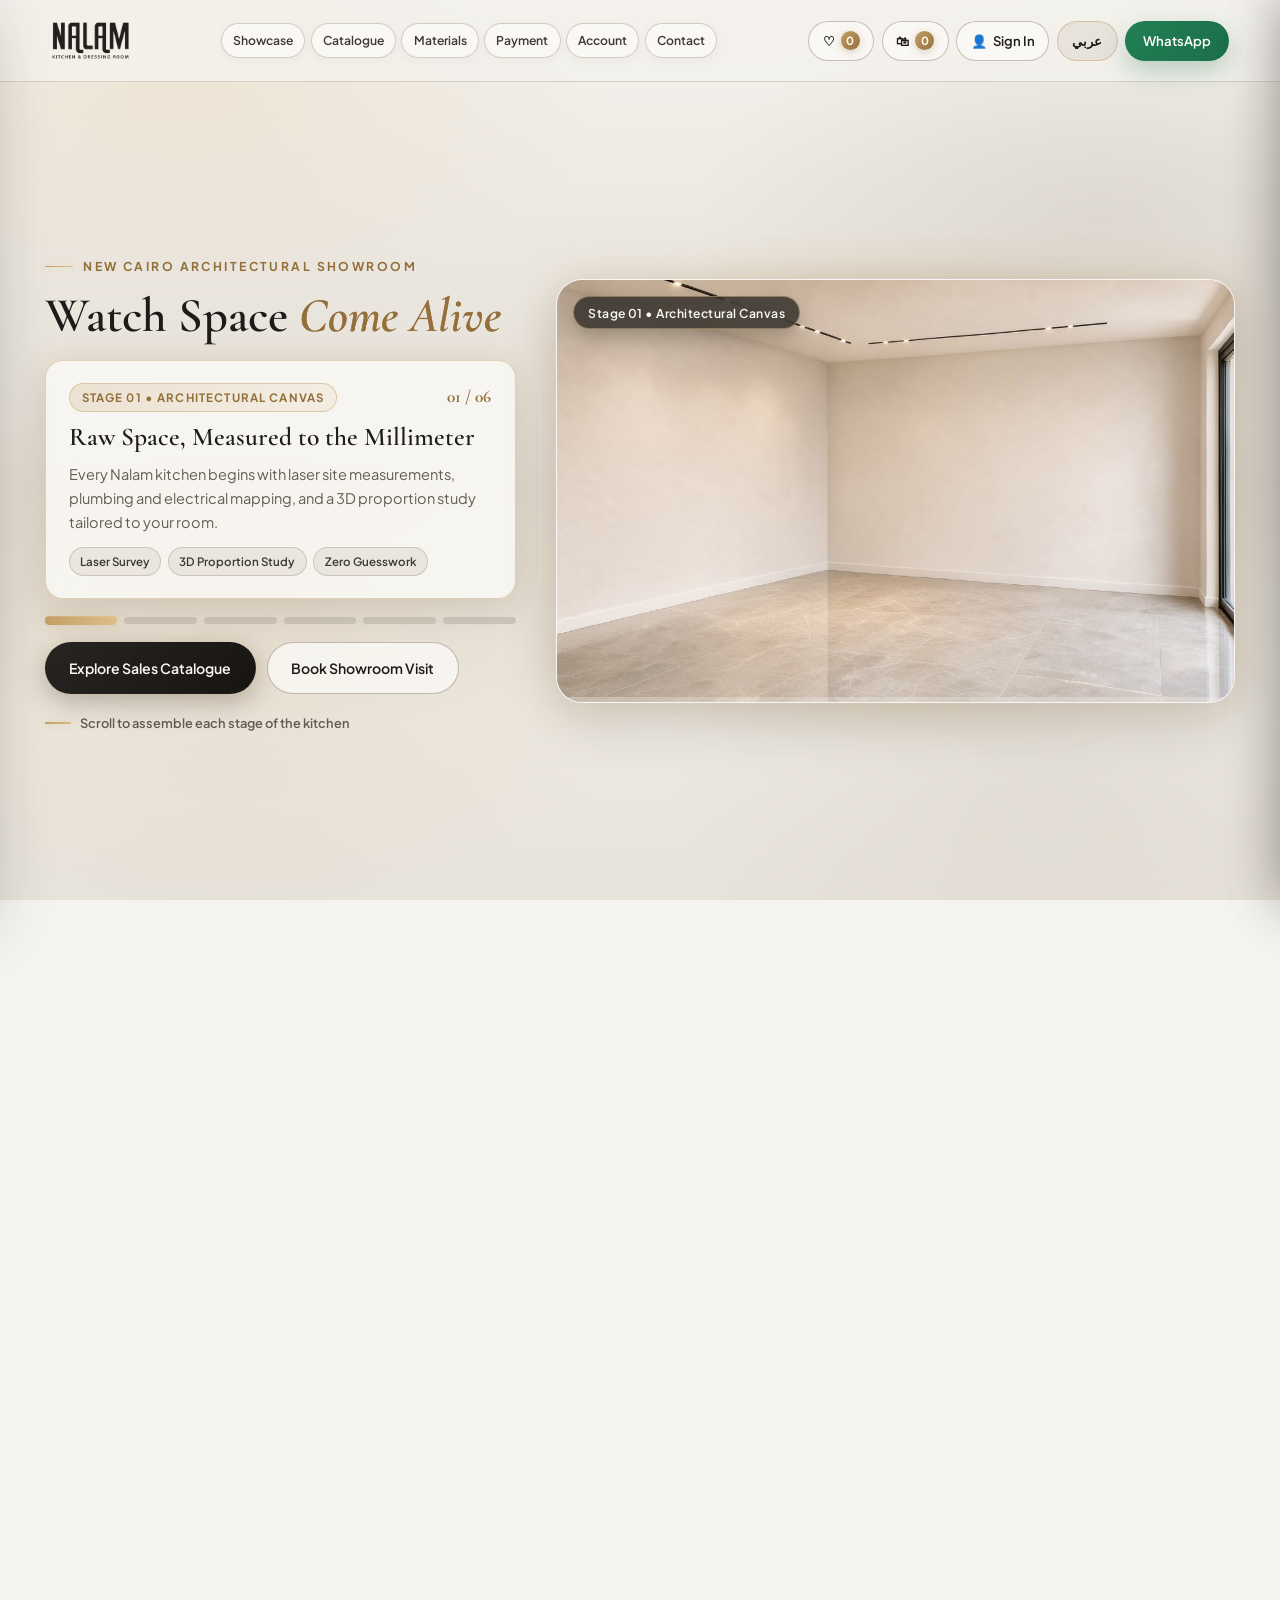
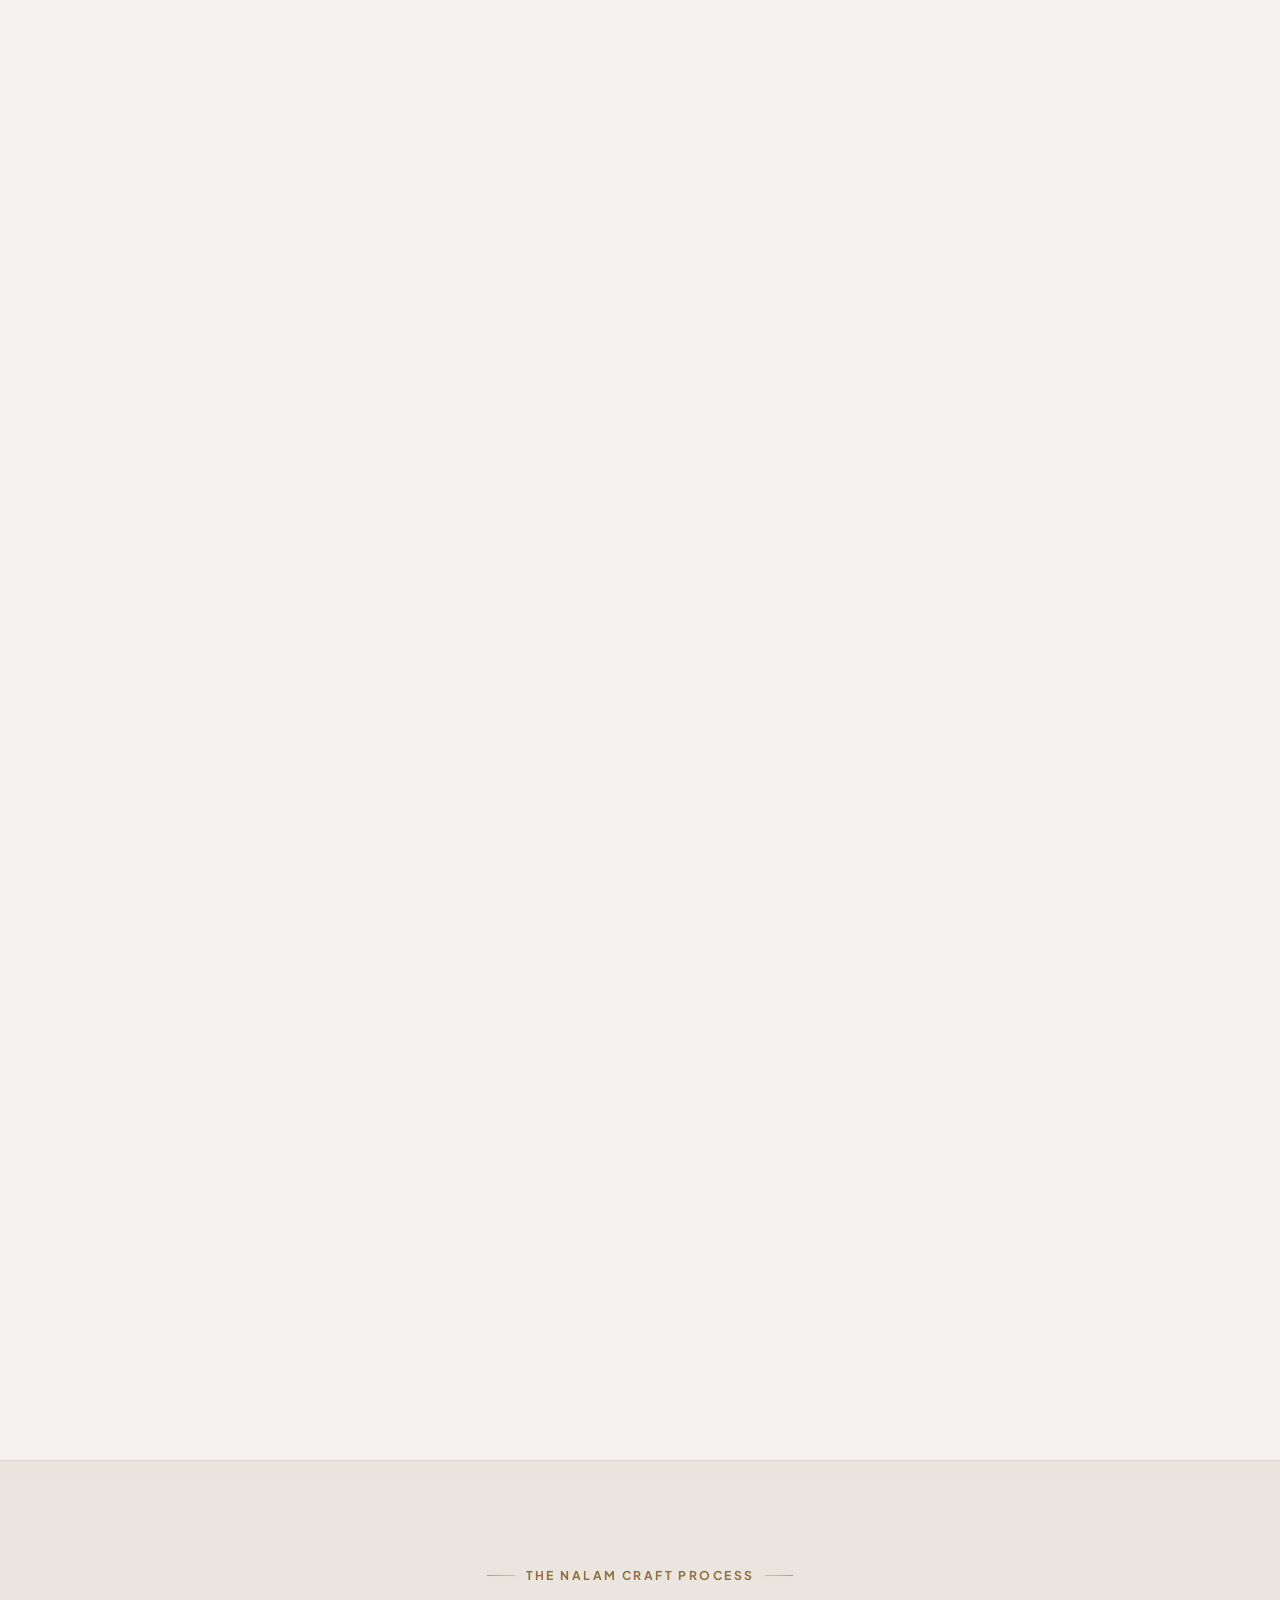
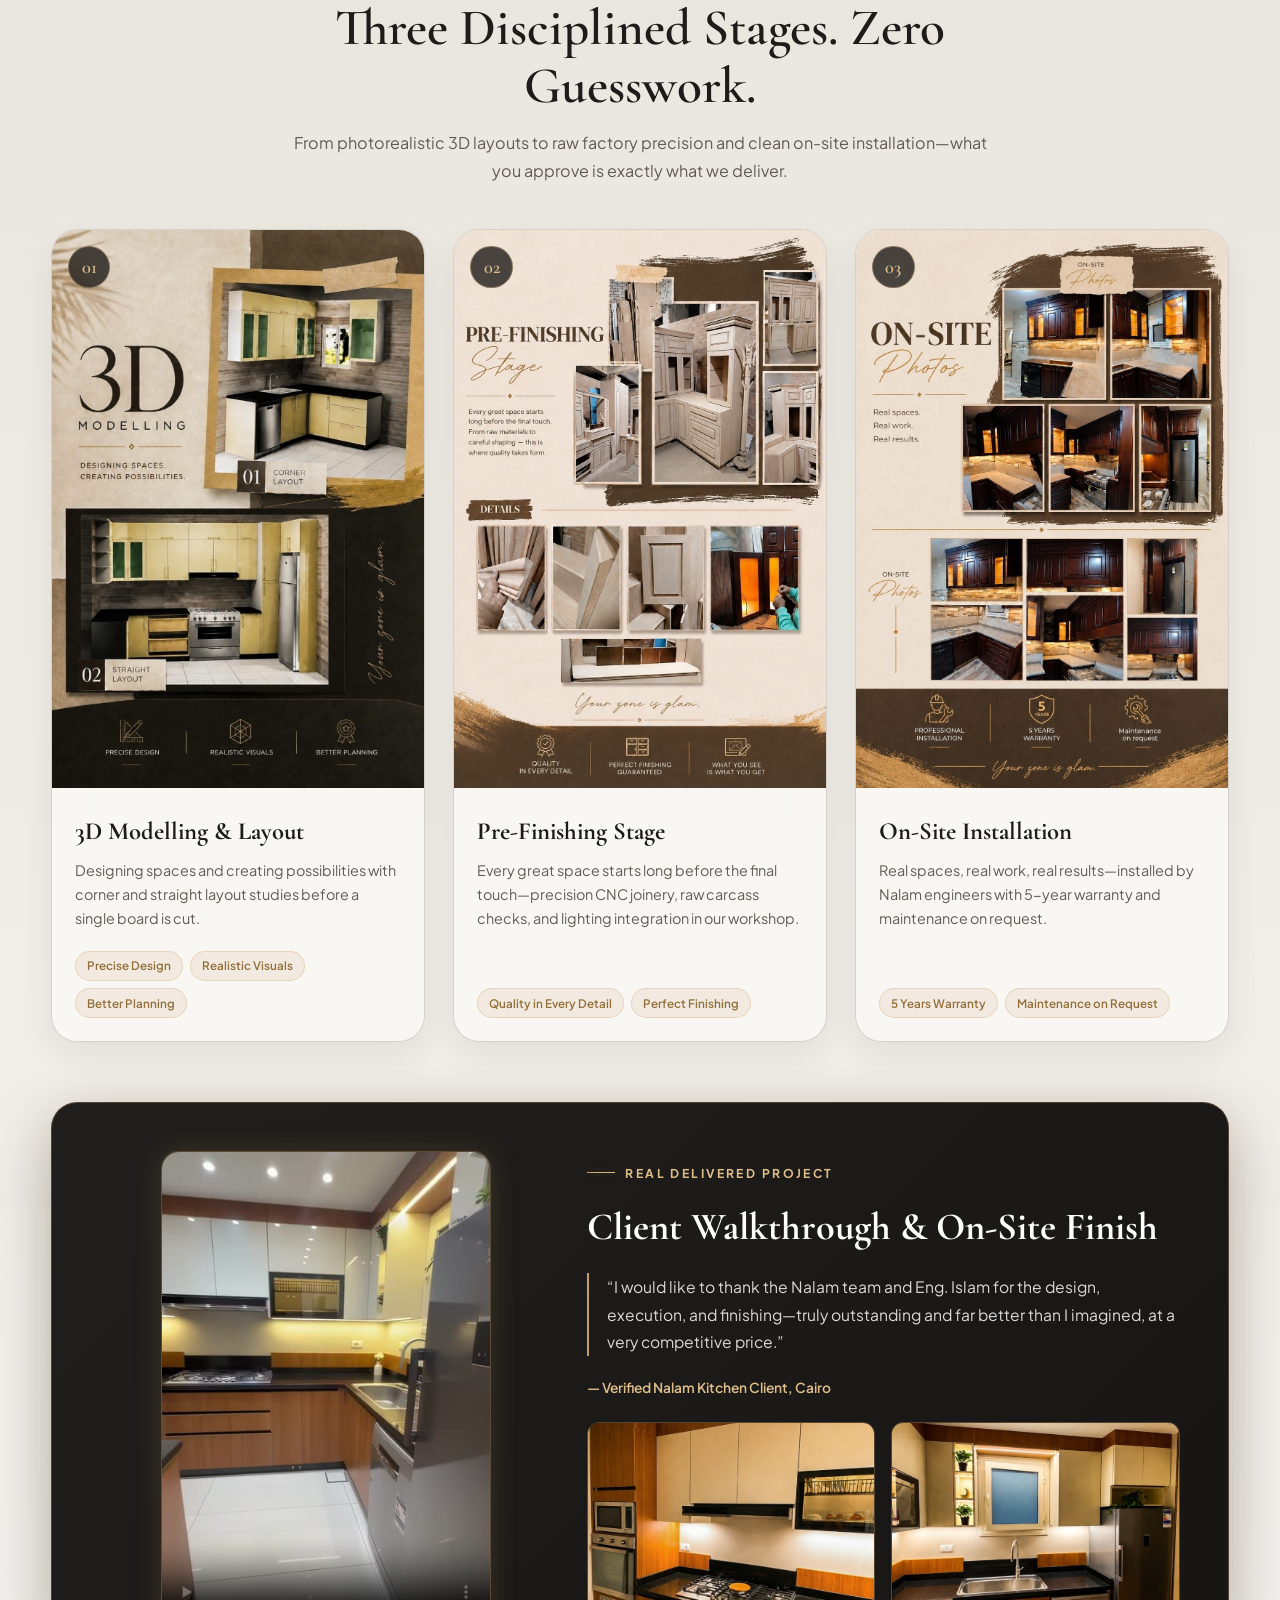
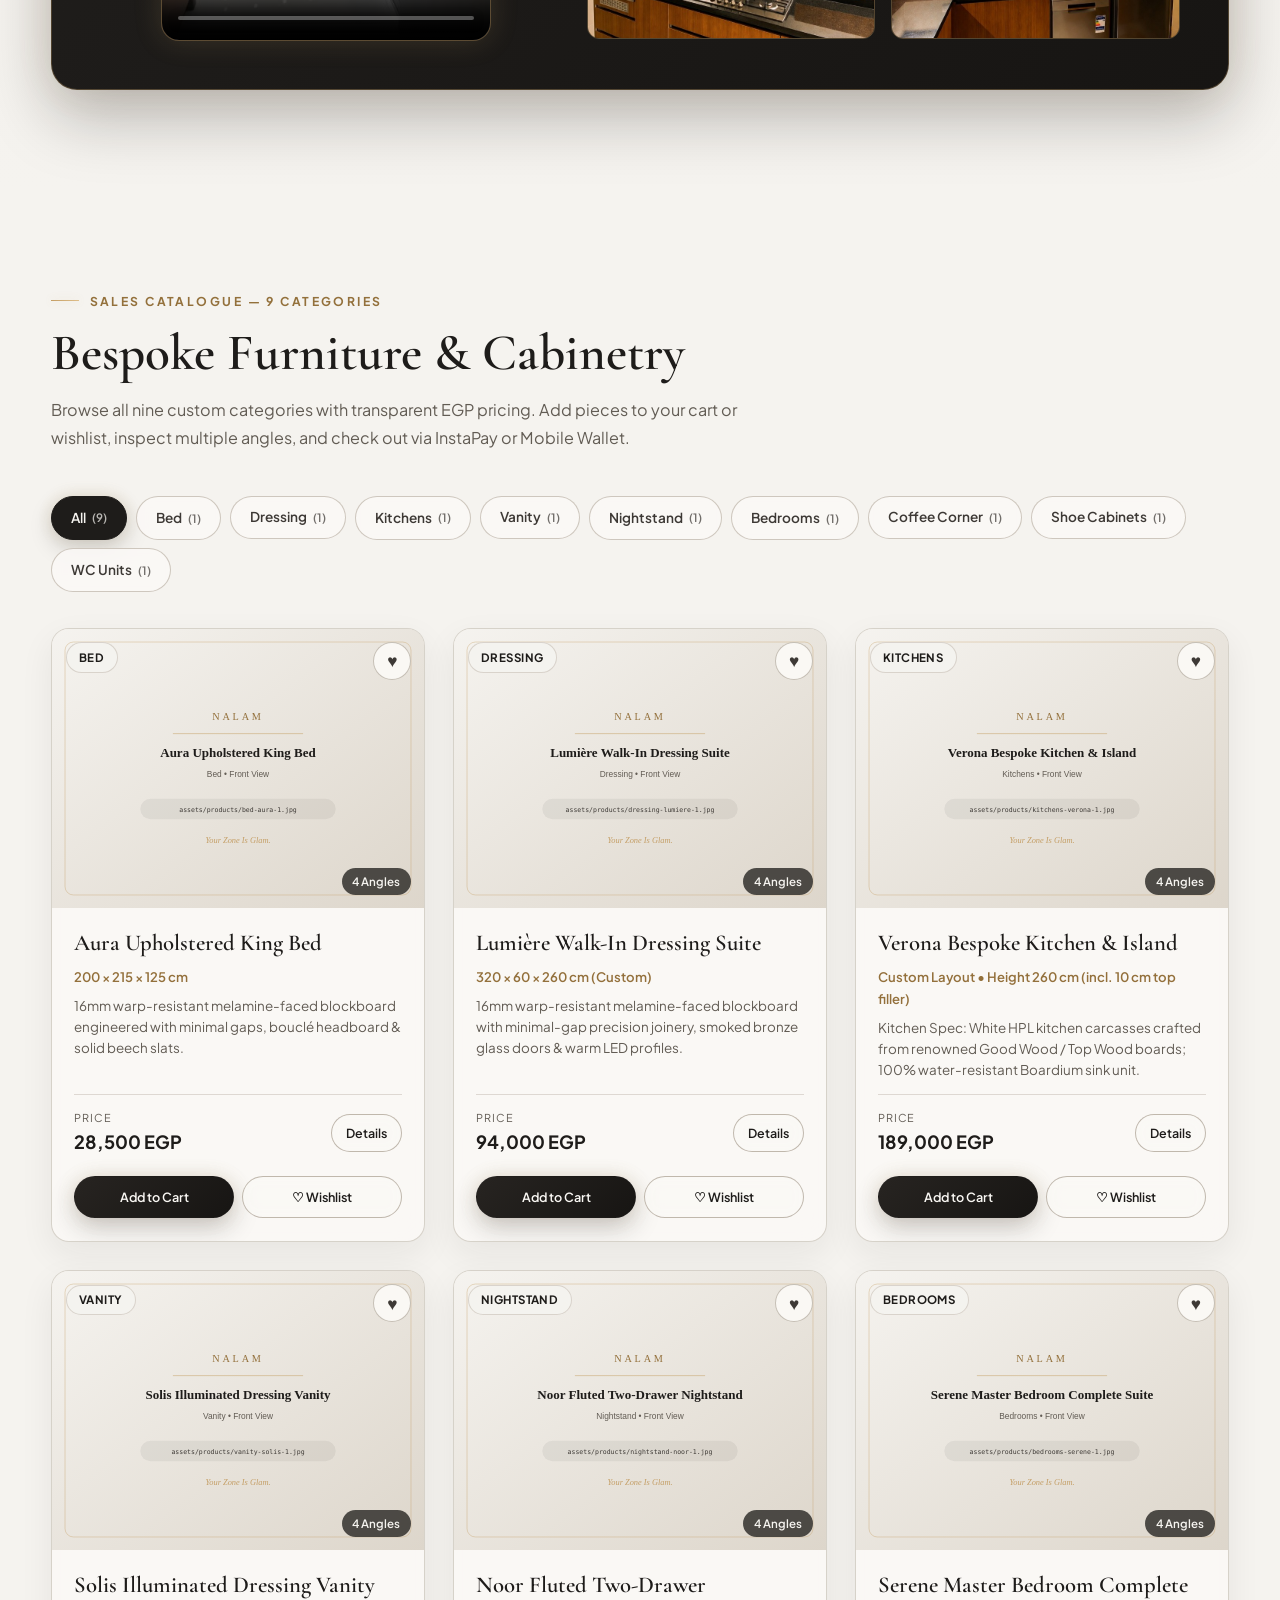
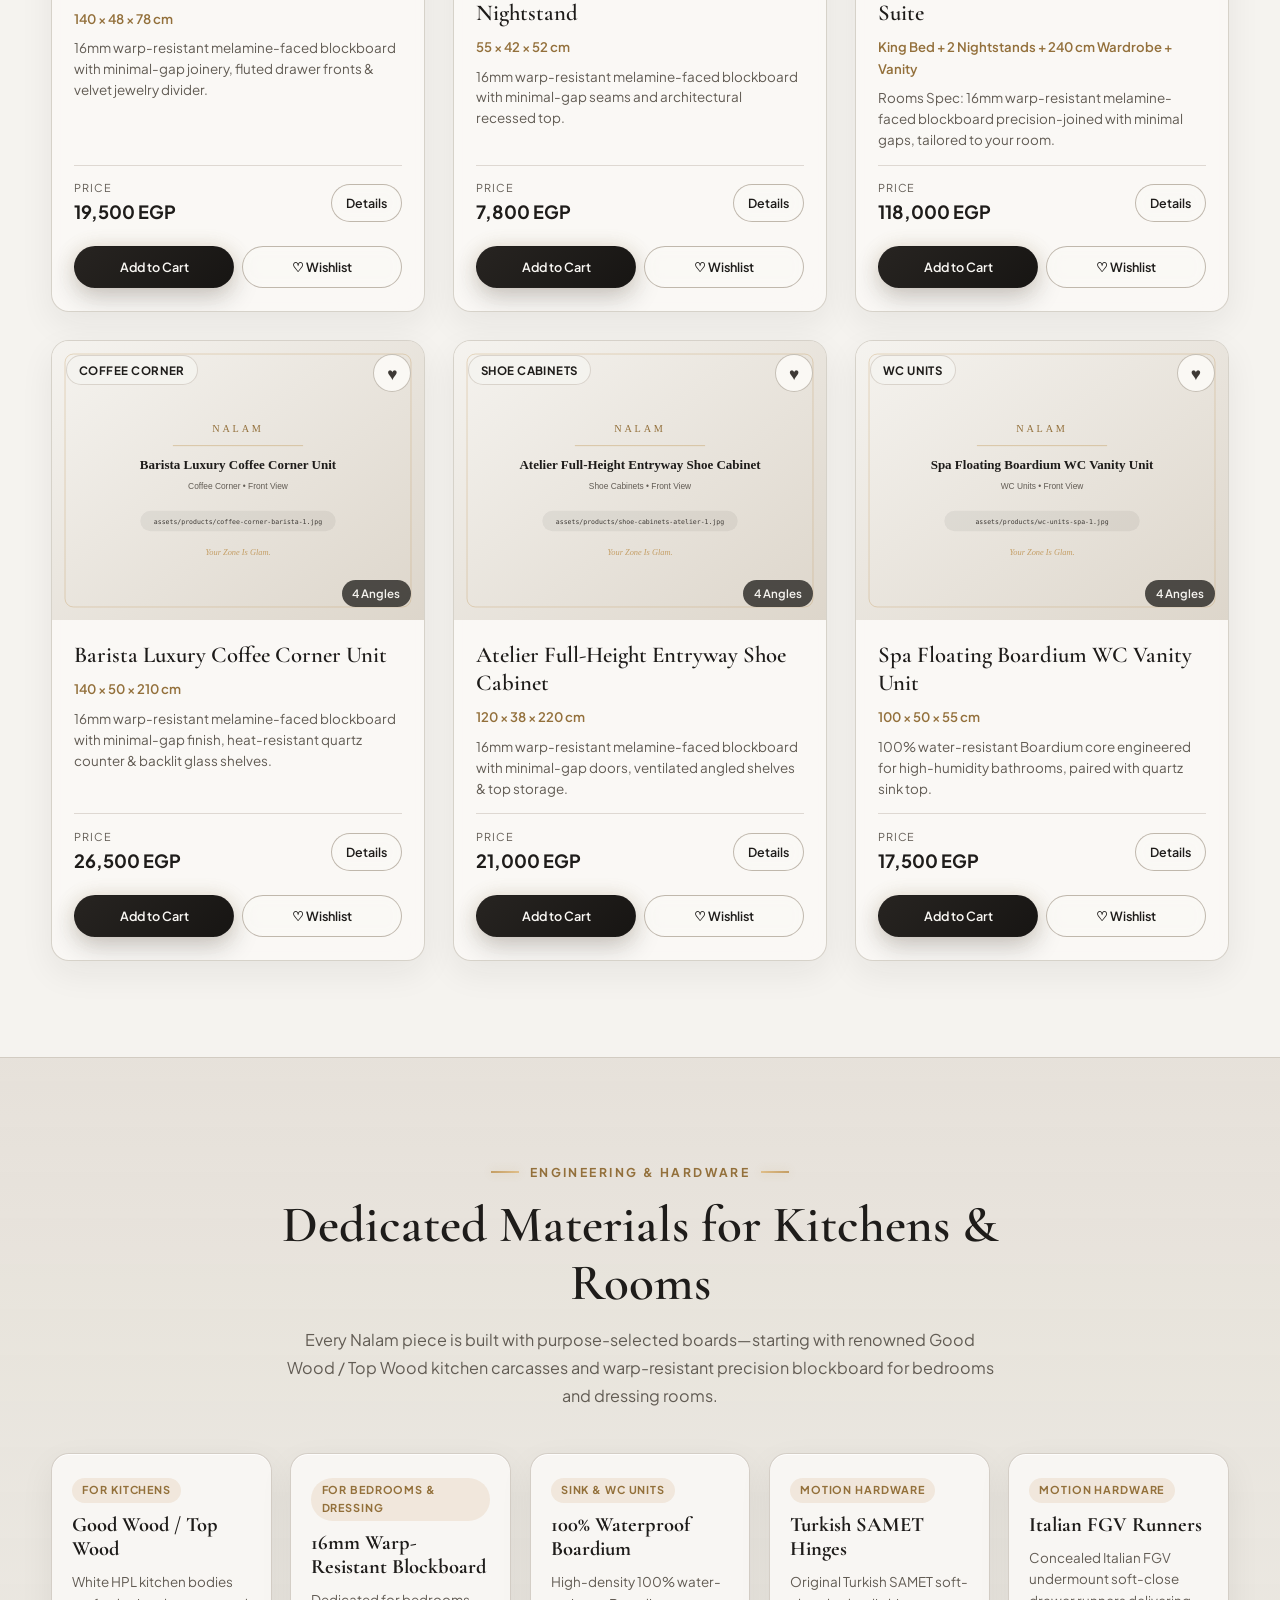
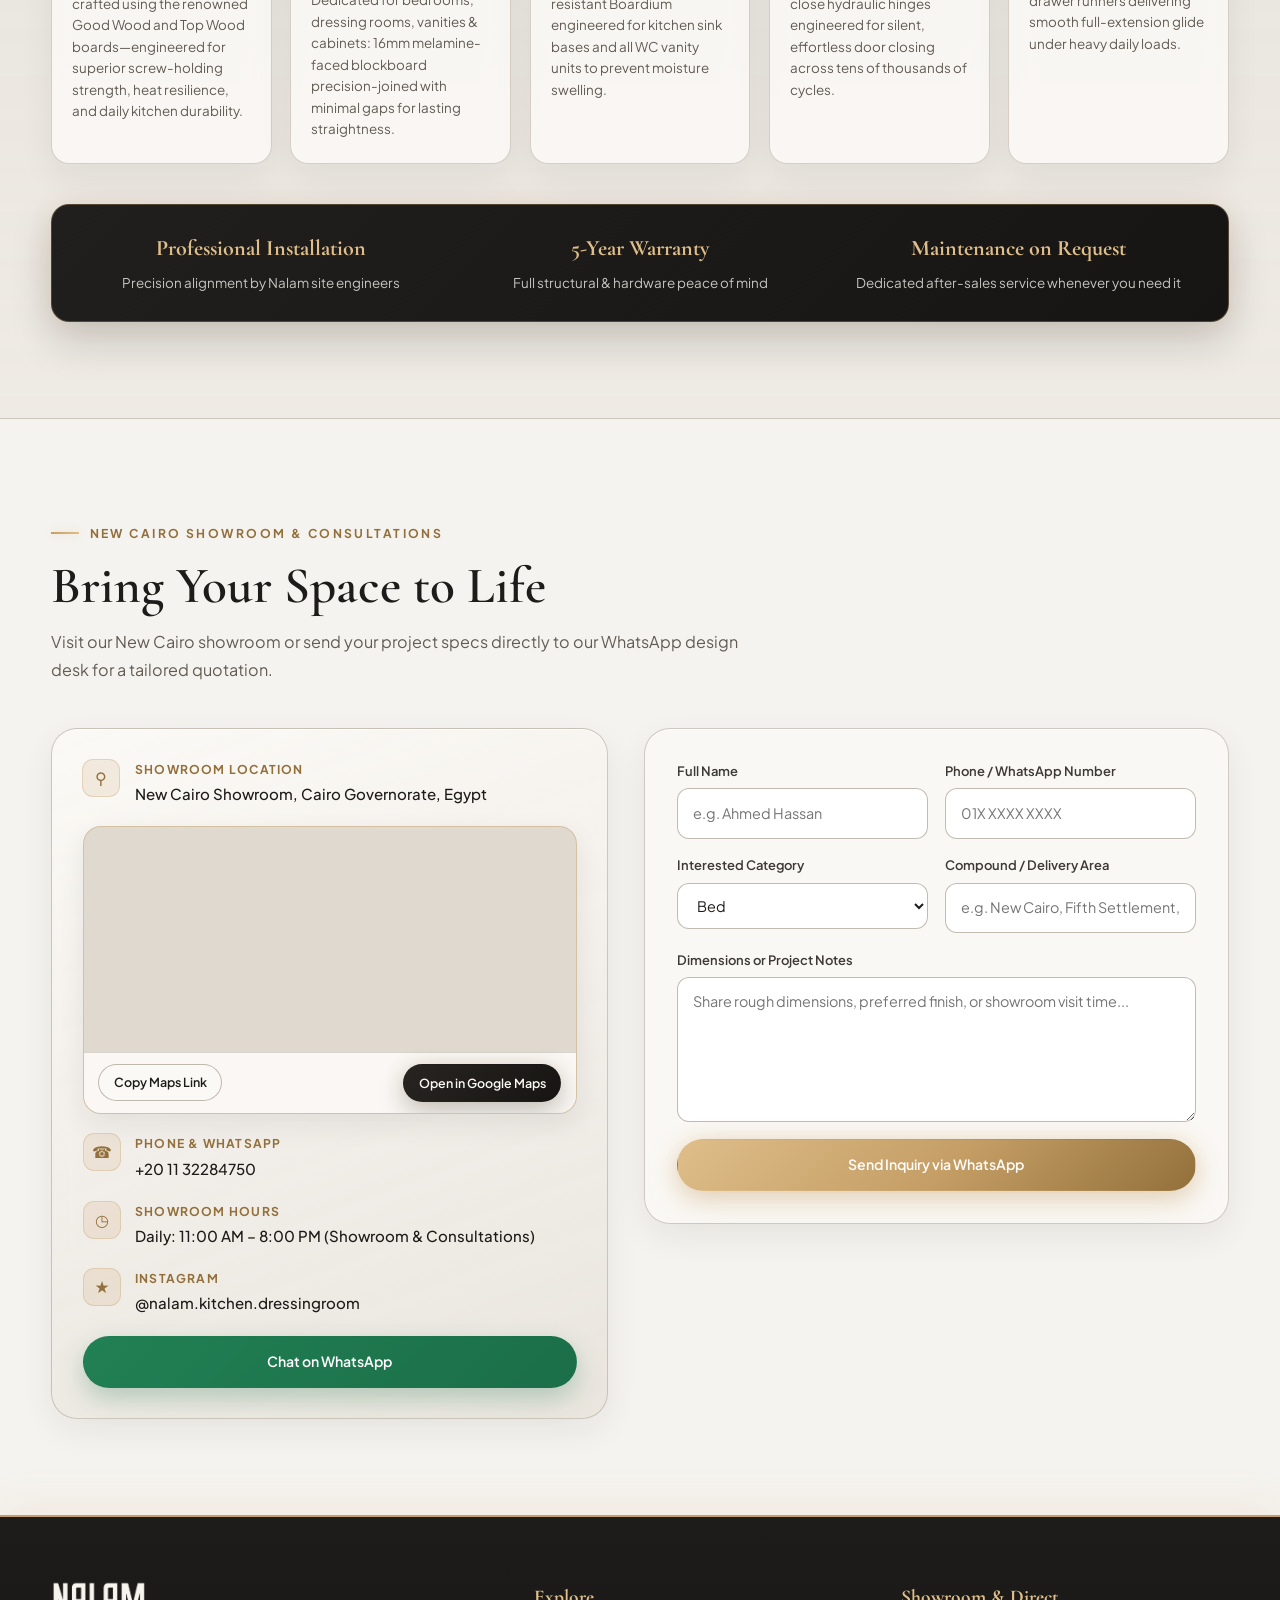
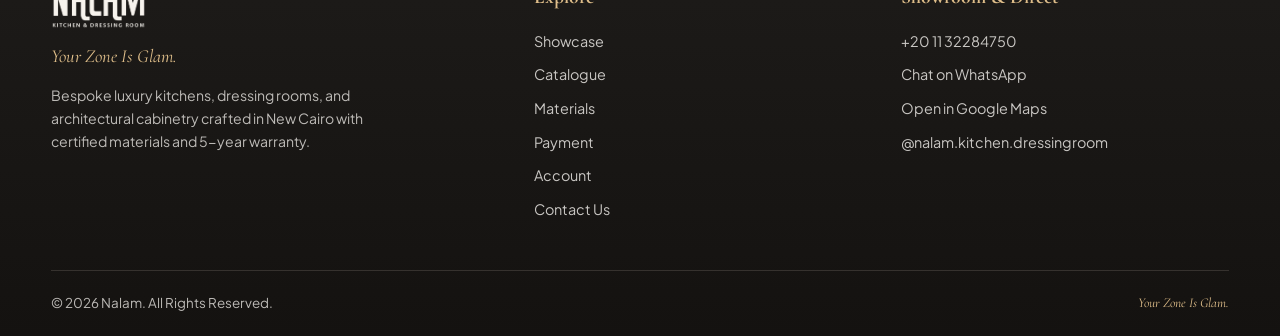
==== commit 4633f062: "e" ====
--- a/index.html
+++ b/index.html
@@ -4,1094 +4,815 @@
   <meta charset="UTF-8">
   <meta name="viewport" content="width=device-width, initial-scale=1.0">
   <title>Nalam — Custom Kitchens, Dressing Rooms &amp; Luxury Furniture | New Cairo</title>
-  <meta name="description" content="Nalam crafts luxury custom kitchens, dressing rooms and bespoke furniture in New Cairo. Flat 5,000 EGP delivery and professional installation across Cairo and Giza, with a 5-year warranty.">
-  <meta name="robots" content="index, follow">
-  <meta name="theme-color" content="#F2ECE2">
-  <link rel="canonical" href="https://mody13255.github.io/Nalam-website/">
-  <link rel="icon" type="image/png" href="assets/logo.png">
-  <link rel="apple-touch-icon" href="assets/logo.png">
+  <meta name="description" content="Nalam — Your Zone Is Glam. Luxury custom kitchens, dressing rooms, and bespoke furniture crafted in New Cairo, Egypt with Good Wood, Boardium, SAMET, and FGV hardware.">
+
+  <!-- OpenGraph / Social Link Preview -->
+  <meta property="og:type" content="website">
+  <meta property="og:site_name" content="Nalam — Kitchen &amp; Dressing Room">
+  <meta property="og:title" content="Nalam — Luxury Custom Kitchens, Dressing Rooms &amp; Furniture | New Cairo">
+  <meta property="og:description" content="Your Zone Is Glam. Architectural kitchens, walk-in dressing rooms &amp; bespoke furniture in New Cairo with 5-year warranty and flat-rate 5,000 EGP Cairo &amp; Giza delivery.">
+  <meta property="og:image" content="assets/room-furnished.jpg">
+  <meta property="og:image:width" content="1200">
+  <meta property="og:image:height" content="630">
+  <meta property="og:url" content="https://nalam.eg/">
+  <meta property="og:locale" content="en_US">
+  <meta property="og:locale:alternate" content="ar_EG">
+
+  <!-- Twitter / X Card Preview -->
+  <meta name="twitter:card" content="summary_large_image">
+  <meta name="twitter:title" content="Nalam — Luxury Custom Kitchens &amp; Dressing Rooms | New Cairo">
+  <meta name="twitter:description" content="Bespoke architectural kitchens, dressing rooms &amp; custom cabinetry crafted in New Cairo with certified materials and 5-year warranty.">
+  <meta name="twitter:image" content="assets/room-furnished.jpg">
+
   <link rel="preconnect" href="https://fonts.googleapis.com">
   <link rel="preconnect" href="https://fonts.gstatic.com" crossorigin>
-  <link href="https://fonts.googleapis.com/css2?family=Amiri:wght@400;700&family=Cairo:wght@400;500;600;700;800&family=Cormorant+Garamond:ital,wght@0,500;0,600;0,700;1,400;1,500;1,600&family=Plus+Jakarta+Sans:wght@400;500;600;700;800&display=swap" rel="stylesheet">
-  <link rel="preload" as="image" href="assets/room-empty.jpg" fetchpriority="high">
+  <link href="https://fonts.googleapis.com/css2?family=Amiri:wght@400;700&family=Cairo:wght@400;500;600;700&family=Cormorant+Garamond:ital,wght@0,500;0,600;0,700;1,400;1,600&family=Plus+Jakarta+Sans:wght@400;500;600;700&display=swap" rel="stylesheet">
   <link rel="stylesheet" href="css/style.css">
-
-  <meta property="og:type" content="website">
-  <meta property="og:site_name" content="Nalam Kitchen &amp; Dressing Room">
-  <meta property="og:locale" content="en_US">
-  <meta property="og:locale:alternate" content="ar_EG">
-  <meta property="og:title" content="Nalam — Your Zone Is Glam. Custom Kitchens &amp; Dressing Rooms">
-  <meta property="og:description" content="Bespoke kitchens, dressing rooms and luxury furniture crafted in New Cairo. Flat 5,000 EGP delivery and installation across Cairo and Giza. 5-year warranty.">
-  <meta property="og:url" content="https://mody13255.github.io/Nalam-website/">
-  <meta property="og:image" content="https://mody13255.github.io/Nalam-website/assets/og-nalam.jpg">
-  <meta property="og:image:secure_url" content="https://mody13255.github.io/Nalam-website/assets/og-nalam.jpg">
-  <meta property="og:image:width" content="1200">
-  <meta property="og:image:height" content="630">
-  <meta property="og:image:alt" content="Nalam completed sage green kitchen with marble island and warm lighting in New Cairo">
-  <meta property="og:phone_number" content="+20 11 32284750">
-  <meta name="twitter:card" content="summary_large_image">
-  <meta name="twitter:title" content="Nalam — Your Zone Is Glam.">
-  <meta name="twitter:description" content="Custom kitchens, dressing rooms and bespoke furniture from New Cairo. Flat 5,000 EGP delivery and installation across Cairo and Giza.">
-  <meta name="twitter:image" content="https://mody13255.github.io/Nalam-website/assets/og-nalam.jpg">
-  <meta name="twitter:image:alt" content="Nalam completed sage green kitchen with marble island and warm lighting">
-
+  <!-- Meta Pixel Code (Replace YOUR_PIXEL_ID_HERE with your live Meta Pixel ID) -->
   <script>
-    !function(f,b,e,v,n,t,s){if(f.fbq)return;n=f.fbq=function(){n.callMethod?n.callMethod.apply(n,arguments):n.queue.push(arguments)};if(!f._fbq)f._fbq=n;n.push=n;n.loaded=!0;n.version='2.0';n.queue=[];t=b.createElement(e);t.async=!0;t.src=v;s=b.getElementsByTagName(e)[0];s.parentNode.insertBefore(t,s)}(window,document,'script','https://connect.facebook.net/en_US/fbevents.js');
-    window.NALAM_META_PIXEL_ID = 'YOUR_PIXEL_ID_HERE';
-    window.NALAM_PIXEL_READY = false;
-    if (window.NALAM_META_PIXEL_ID && window.NALAM_META_PIXEL_ID !== 'YOUR_PIXEL_ID_HERE') {
-      fbq('init', window.NALAM_META_PIXEL_ID);
-      fbq('track', 'PageView');
-      window.NALAM_PIXEL_READY = true;
-    }
+    !function(f,b,e,v,n,t,s)
+    {if(f.fbq)return;n=f.fbq=function(){n.callMethod?
+    n.callMethod.apply(n,arguments):n.queue.push(arguments)};
+    if(!f._fbq)f._fbq=n;n.push=n;n.loaded=!0;n.version='2.0';
+    n.queue=[];t=b.createElement(e);t.async=!0;
+    t.src=v;s=b.getElementsByTagName(e)[0];
+    s.parentNode.insertBefore(t,s)}(window, document,'script',
+    'https://connect.facebook.net/en_US/fbevents.js');
+    // Replace 'YOUR_PIXEL_ID_HERE' below with your actual 15-16 digit Meta Pixel ID
+    fbq('init', 'YOUR_PIXEL_ID_HERE');
+    fbq('track', 'PageView');
   </script>
-
-  <script type="application/ld+json">
-  {
-    "@context": "https://schema.org",
-    "@type": "FurnitureStore",
-    "name": "Nalam Kitchen & Dressing Room",
-    "alternateName": "نالام",
-    "url": "https://mody13255.github.io/Nalam-website/",
-    "image": "https://mody13255.github.io/Nalam-website/assets/og-nalam.jpg",
-    "logo": "https://mody13255.github.io/Nalam-website/assets/logo.png",
-    "description": "Custom kitchens, dressing rooms and bespoke furniture crafted in New Cairo with certified materials and a 5-year warranty.",
-    "telephone": "+201132284750",
-    "priceRange": "EGP 7,800 – EGP 189,000",
-    "currenciesAccepted": "EGP",
-    "paymentAccepted": "InstaPay, Mobile Wallet",
-    "address": {
-      "@type": "PostalAddress",
-      "addressLocality": "New Cairo",
-      "addressRegion": "Cairo Governorate",
-      "addressCountry": "EG"
-    },
-    "sameAs": [
-      "https://www.instagram.com/nalam.kitchen.dressingroom/"
-    ],
-    "openingHoursSpecification": {
-      "@type": "OpeningHoursSpecification",
-      "dayOfWeek": ["Monday", "Tuesday", "Wednesday", "Thursday", "Friday", "Saturday", "Sunday"],
-      "opens": "11:00",
-      "closes": "22:00"
-    }
-  }
-  </script>
+  <noscript>
+    <img height="1" width="1" style="display:none" alt=""
+         src="https://www.facebook.com/tr?id=YOUR_PIXEL_ID_HERE&amp;ev=PageView&amp;noscript=1">
+  </noscript>
+  <!-- End Meta Pixel Code -->
 </head>
 <body>
-
-  <a class="skip-link" href="#main">Skip to content</a>
-
+  <!-- Ambient Pebble & Champagne Floating Glow Layer -->
+  <div class="ambient-glow-canvas" aria-hidden="true">
+    <div class="glow-orb glow-orb-1"></div>
+    <div class="glow-orb glow-orb-2"></div>
+    <div class="glow-orb glow-orb-3"></div>
+  </div>
+  <!-- Sticky Pebble-Glass Header -->
   <header class="site-header" id="top">
-    <div class="announcement">
-      <div class="container announcement-inner">
-        <span class="announcement-dot" aria-hidden="true"></span>
-        <span data-i18n="announcement_text"><strong>Flat 5,000 EGP</strong> delivery &amp; professional installation across Cairo &amp; Giza.</span>
-        <span class="desktop-only" aria-hidden="true">•</span>
-        <a href="#delivery" class="announcement-link" data-i18n="announcement_link">See the delivery promise</a>
-      </div>
-    </div>
     <div class="container header-inner">
-      <div class="header-start">
-        <button type="button" class="menu-btn" id="mobileMenuBtn" aria-label="Open menu" aria-expanded="false" aria-controls="mobileDrawer">
-          <span aria-hidden="true">☰</span>
-        </button>
-        <a href="#top" class="brand-lockup" aria-label="Nalam home">
-          <img src="assets/logo.png" alt="Nalam — Kitchen &amp; Dressing Room" class="brand-logo" width="433" height="220">
+      <div style="display:flex;align-items:center;gap:0.65rem;">
+        <button type="button" class="menu-btn" id="mobileMenuBtn" aria-label="Open Menu" aria-expanded="false">&#9776;</button>
+        <a href="#top" class="brand-lockup" aria-label="Nalam Home">
+          <img src="assets/logo.png" alt="Nalam — Kitchen &amp; Dressing Room" class="brand-logo">
           <span class="brand-divider" aria-hidden="true"></span>
           <span class="brand-slogan">Your Zone Is Glam.</span>
         </a>
       </div>
 
-      <nav aria-label="Primary navigation">
+      <nav aria-label="Primary Navigation">
         <ul class="nav-links">
-          <li><a href="#showcase" class="active" data-nav="showcase" data-i18n="nav_showcase">Showcase</a></li>
-          <li><a href="#stages" data-nav="stages" data-i18n="nav_stages">Our Stages</a></li>
-          <li><a href="#catalogue" data-nav="catalogue" data-i18n="nav_catalogue">Catalogue</a></li>
-          <li><a href="#materials" data-nav="materials" data-i18n="nav_materials">Materials &amp; Hardware</a></li>
-          <li><a href="#contact" data-nav="contact" data-i18n="nav_contact">Contact Us</a></li>
+          <li><a href="#showcase" data-i18n="nav_showcase">Showcase</a></li>
+          <li><a href="#catalogue" data-i18n="nav_catalogue">Catalogue</a></li>
+          <li><a href="#materials" data-i18n="nav_materials">Materials &amp; Hardware</a></li>
+          <li><a href="payment.html" class="" data-i18n="nav_payment">Payment &amp; Tracking</a></li>
+          <li><a href="account.html" class="" data-i18n="nav_account">Account Hub</a></li>
+          <li><a href="#contact" class="" data-i18n="nav_contact">Contact Us</a></li>
         </ul>
       </nav>
 
       <div class="header-actions">
-        <button type="button" class="icon-btn" data-open-wishlist aria-label="Open wishlist">
-          <svg class="icon" width="18" height="18" viewBox="0 0 24 24" fill="none" stroke="currentColor" stroke-width="1.7" aria-hidden="true"><path d="M20.8 4.6a5.5 5.5 0 0 0-7.8 0L12 5.7l-1.1-1.1a5.5 5.5 0 0 0-7.8 7.8l1.1 1.1L12 21l7.8-7.5 1.1-1.1a5.5 5.5 0 0 0-.1-7.8Z"/></svg>
+        <button type="button" class="btn-icon" data-open-wishlist aria-label="Wishlist">
+          <span>&#9825;</span>
           <span class="badge-count" data-wish-badge>0</span>
         </button>
-        <button type="button" class="icon-btn" data-open-cart aria-label="Open shopping cart">
-          <svg class="icon" width="18" height="18" viewBox="0 0 24 24" fill="none" stroke="currentColor" stroke-width="1.7" aria-hidden="true"><path d="M6 8h12l1 12H5L6 8Z"/><path d="M9 8V6a3 3 0 0 1 6 0v2"/></svg>
+        <button type="button" class="btn-icon" data-open-cart aria-label="Shopping Cart">
+          <span>&#128717;</span>
           <span class="badge-count" data-cart-badge>0</span>
         </button>
-        <button type="button" class="icon-btn" data-open-auth aria-label="Open account">
-          <svg class="icon" width="18" height="18" viewBox="0 0 24 24" fill="none" stroke="currentColor" stroke-width="1.7" aria-hidden="true"><circle cx="12" cy="8" r="3.4"/><path d="M5 20a7 7 0 0 1 14 0"/></svg>
-          <span class="icon-btn-label" data-account-label>Sign In</span>
+        <button type="button" class="btn-icon" data-open-auth aria-label="Account">
+          <span data-header-avatar>&#128100;</span>
+          <span class="btn-icon-label" data-account-label>Sign In</span>
         </button>
-        <button type="button" class="lang-toggle" data-lang-toggle aria-label="Switch language">
+        <button type="button" class="lang-toggle" data-lang-toggle aria-label="Switch Language">
           <span data-i18n="lang_btn">عربي</span>
         </button>
         <a href="https://wa.me/201132284750" target="_blank" rel="noopener noreferrer" class="btn btn-wa header-wa" data-i18n="nav_wa">WhatsApp</a>
       </div>
     </div>
+    <div class="page-scroll-bar" id="pageScrollBar"></div>
   </header>
 
+  <!-- Mobile Drawer -->
   <div class="mobile-drawer-backdrop" id="mobileDrawerBackdrop"></div>
-  <aside class="mobile-drawer" id="mobileDrawer" aria-label="Mobile navigation" aria-hidden="true">
+  <aside class="mobile-drawer" id="mobileDrawer" aria-label="Mobile Navigation">
     <div class="mobile-drawer-head">
-      <img src="assets/logo.png" alt="Nalam" width="433" height="220">
-      <button type="button" class="drawer-close" id="mobileDrawerCloseBtn" aria-label="Close menu">&times;</button>
-    </div>
-    <nav aria-label="Mobile primary navigation">
-      <ul class="mobile-drawer-links">
-        <li><a href="#showcase" data-i18n="nav_showcase">Showcase</a></li>
-        <li><a href="#stages" data-i18n="nav_stages">Our Stages</a></li>
-        <li><a href="#catalogue" data-i18n="nav_catalogue">Catalogue</a></li>
-        <li><a href="#materials" data-i18n="nav_materials">Materials &amp; Hardware</a></li>
-        <li><a href="#delivery" data-i18n="nav_delivery">Delivery Promise</a></li>
-        <li><a href="#contact" data-i18n="nav_contact">Contact Us</a></li>
-      </ul>
-    </nav>
-    <div class="mobile-drawer-actions">
-      <button type="button" class="btn btn-outline btn-block" data-open-auth>
-        <span data-account-label>Sign In</span>
-      </button>
-      <button type="button" class="btn btn-outline btn-block" data-open-wishlist>
-        <span data-i18n="nav_wishlist">Wishlist</span>
-      </button>
-      <a href="https://wa.me/201132284750" target="_blank" rel="noopener noreferrer" class="btn btn-wa btn-block" data-i18n="nav_wa">WhatsApp</a>
-    </div>
-    <div class="mobile-drawer-meta">
-      <a href="tel:+201132284750" dir="ltr">+20 11 32284750</a>
-      <span data-config-hours>Daily: 11:00 AM – 10:00 PM (Showroom &amp; Consultations)</span>
-    </div>
+      <img src="assets/logo.png" alt="Nalam" style="height:34px;width:auto;">
+      <button type="button" class="drawer-close-btn" id="mobileDrawerCloseBtn" aria-label="Close Menu">&times;</button>
+    </div>
+    <ul>
+      <li><a href="#showcase" data-i18n="nav_showcase">Showcase</a></li>
+      <li><a href="#stages" data-i18n="nav_stages">Our Stages</a></li>
+      <li><a href="#catalogue" data-i18n="nav_catalogue">Catalogue</a></li>
+      <li><a href="#materials" data-i18n="nav_materials">Materials &amp; Hardware</a></li>
+      <li><a href="payment.html" data-i18n="nav_payment">Payment &amp; Tracking</a></li>
+      <li><a href="account.html" data-i18n="nav_account">Account Hub</a></li>
+      <li><a href="#contact" data-i18n="nav_contact">Contact Us</a></li>
+    </ul>
+    <button type="button" class="btn btn-outline" style="width:100%;" data-open-auth>
+      <span data-account-label>Sign In</span>
+    </button>
+    <a href="https://wa.me/201132284750" target="_blank" rel="noopener noreferrer" class="btn btn-wa" style="width:100%;" data-i18n="nav_wa">WhatsApp</a>
   </aside>
 
-  <main id="main">
-
-    <section id="showcase" class="hero-scroll-track" aria-label="Nalam kitchen design journey">
-      <div class="hero-sticky">
-        <div class="hero-shell">
-          <div class="hero-grid">
-            <div class="hero-copy">
-              <div class="eyebrow hero-eyebrow" data-i18n="hero_eyebrow">NEW CAIRO ARCHITECTURAL SHOWROOM</div>
-              <h1 class="hero-title">
-                <span data-i18n="hero_title_1">Watch Space</span>
-                <em data-i18n="hero_title_em">Come Alive</em>
-              </h1>
-              <p class="hero-lead" data-i18n="hero_lead">From an empty shell to a kitchen you never want to leave. Scroll through the six stages of a Nalam build, then step into the catalogue.</p>
-
-              <div class="hero-chapters" id="heroChapters">
-                <article class="hero-chapter active" data-chapter="0">
-                  <span class="chapter-index">01</span>
-                  <div class="chapter-body">
-                    <h2 data-i18n="hero_stage_0_title">The empty canvas</h2>
-                    <p data-i18n="hero_stage_0_desc">Every Nalam project begins with your architecture, measured to the millimetre before a single line is drawn.</p>
-                  </div>
-                </article>
-                <article class="hero-chapter" data-chapter="1">
-                  <span class="chapter-index">02</span>
-                  <div class="chapter-body">
-                    <h2 data-i18n="hero_stage_1_title">The base takes shape</h2>
-                    <p data-i18n="hero_stage_1_desc">Moisture-ready carcasses and precision base units are set, levelled and aligned to the room.</p>
-                  </div>
-                </article>
-                <article class="hero-chapter" data-chapter="2">
-                  <span class="chapter-index">03</span>
-                  <div class="chapter-body">
-                    <h2 data-i18n="hero_stage_2_title">Full-height architecture</h2>
-                    <p data-i18n="hero_stage_2_desc">Tall towers and full-height storage create a seamless wall of cabinetry that works as hard as it looks.</p>
-                  </div>
-                </article>
-                <article class="hero-chapter" data-chapter="3">
-                  <span class="chapter-index">04</span>
-                  <div class="chapter-body">
-                    <h2 data-i18n="hero_stage_3_title">Upper cabinetry</h2>
-                    <p data-i18n="hero_stage_3_desc">Upper units and warm LED profiles layer depth and light across the kitchen, exactly as approved in 3D.</p>
-                  </div>
-                </article>
-                <article class="hero-chapter" data-chapter="4">
-                  <span class="chapter-index">05</span>
-                  <div class="chapter-body">
-                    <h2 data-i18n="hero_stage_4_title">The appliance fit-out</h2>
-                    <p data-i18n="hero_stage_4_desc">Integrated appliances, sink and hardware are fitted with millimetre tolerances and tested on site.</p>
-                  </div>
-                </article>
-                <article class="hero-chapter" data-chapter="5">
-                  <span class="chapter-index">06</span>
-                  <div class="chapter-body">
-                    <h2 data-i18n="hero_stage_5_title">The reveal</h2>
-                    <p data-i18n="hero_stage_5_desc">Sage matte, veined quartz and warm glow come together — a finished Nalam kitchen, ready to live in.</p>
-                  </div>
-                </article>
+  <!-- Side-by-Side Scroll-Reveal Kitchen Transformation (Eager-Loaded 6 Stages) -->
+  <section id="showcase" class="hero-scroll-track">
+    <div class="hero-sticky">
+      <div class="hero-split-grid">
+        <div class="hero-narrative-col">
+          <div>
+            <div class="eyebrow" data-i18n="hero_eyebrow">NEW CAIRO ARCHITECTURAL SHOWROOM</div>
+            <h1 class="hero-title">
+              <span data-i18n="hero_title_1">Watch Space</span>
+              <em data-i18n="hero_title_em">Come Alive</em>
+            </h1>
+          </div>
+
+          <div class="stage-story-card" aria-live="polite">
+            <div class="stage-story-top">
+              <span class="stage-step-pill" id="heroStageStep">Stage 01 • Architectural Canvas</span>
+              <span class="stage-counter-num" id="heroStageCounter">01 / 06</span>
+            </div>
+            <h2 class="stage-story-title" id="heroStageTitle">Raw Space, Measured to the Millimeter</h2>
+            <p class="stage-story-desc" id="heroStageDesc">Every Nalam kitchen begins with laser site measurements, plumbing and electrical mapping, and a 3D proportion study tailored to your room.</p>
+            <div class="stage-story-highlights" id="heroStageChips"></div>
+          </div>
+
+          <div class="stage-stepper" id="heroStageStepper" aria-label="Kitchen Assembly Stages"></div>
+
+          <div class="hero-cta-row">
+            <a href="#catalogue" class="btn btn-primary" data-i18n="hero_cta_cat">Explore Sales Catalogue</a>
+            <a href="#contact" class="btn btn-outline" data-i18n="hero_cta_book">Book Showroom Visit</a>
+          </div>
+
+          <div class="scroll-cue">
+            <span class="scroll-cue-line"></span>
+            <span data-i18n="hero_scroll_cue">Scroll to assemble each stage of the kitchen</span>
+          </div>
+        </div>
+
+        <div class="hero-visual-col">
+          <div class="room-stage-frame">
+            <span class="stage-visual-badge" id="stageVisualBadge">Stage 01 • Architectural Canvas</span>
+            <img src="assets/room-empty.jpg" alt="Empty Architectural Room" class="room-layer base-layer" loading="eager" fetchpriority="high" decoding="async">
+            <img src="assets/stage-1-base.jpg" alt="Kitchen Stage 1 — Base Carcasses" class="room-layer" data-stage="1" loading="eager" decoding="async">
+            <img src="assets/stage-2-tall.jpg" alt="Kitchen Stage 2 — Tall Pantry Units" class="room-layer" data-stage="2" loading="eager" decoding="async">
+            <img src="assets/stage-3-upper.jpg" alt="Kitchen Stage 3 — Upper Cabinetry" class="room-layer" data-stage="3" loading="eager" decoding="async">
+            <img src="assets/stage-4-appliances.jpg" alt="Kitchen Stage 4 — Built-In Appliances" class="room-layer" data-stage="4" loading="eager" decoding="async">
+            <img src="assets/room-furnished.jpg" alt="Completed Luxury Kitchen" class="room-layer" data-stage="5" loading="eager" decoding="async">
+            <div class="stage-progress-bar">
+              <div class="stage-progress-fill" id="stageProgressFill"></div>
+            </div>
+          </div>
+        </div>
+      </div>
+    </div>
+  </section>
+
+  <!-- Craftsmanship Stages & Real Project Spotlight -->
+  <section id="stages" class="section-pad stages-section">
+    <div class="container">
+      <div class="section-header centered" data-reveal>
+        <div class="eyebrow" data-i18n="stages_eyebrow">THE NALAM CRAFT PROCESS</div>
+        <h2 class="section-title" data-i18n="stages_title">Three Disciplined Stages. Zero Guesswork.</h2>
+        <p class="section-subtitle" data-i18n="stages_sub">From photorealistic 3D layouts to raw factory precision and clean on-site installation—what you approve is exactly what we deliver.</p>
+      </div>
+
+      <div class="journey-grid">
+        <article class="journey-card" data-reveal style="--reveal-delay:0ms;">
+          <div class="journey-img-wrap">
+            <img src="assets/stage-3d.jpg" alt="Nalam Stage 1: 3D Modelling" loading="lazy" data-zoomable>
+            <span class="journey-num">01</span>
+          </div>
+          <div class="journey-body">
+            <h3 data-i18n="journey_1_title">3D Modelling &amp; Layout</h3>
+            <p data-i18n="journey_1_desc">Designing spaces and creating possibilities with corner and straight layout studies before a single board is cut.</p>
+            <div class="journey-tags">
+              <span class="journey-tag">Precise Design</span>
+              <span class="journey-tag">Realistic Visuals</span>
+              <span class="journey-tag">Better Planning</span>
+            </div>
+          </div>
+        </article>
+
+        <article class="journey-card" data-reveal style="--reveal-delay:110ms;">
+          <div class="journey-img-wrap">
+            <img src="assets/stage-prefinish.jpg" alt="Nalam Stage 2: Pre-Finishing Stage" loading="lazy" data-zoomable>
+            <span class="journey-num">02</span>
+          </div>
+          <div class="journey-body">
+            <h3 data-i18n="journey_2_title">Pre-Finishing Stage</h3>
+            <p data-i18n="journey_2_desc">Every great space starts long before the final touch—precision CNC joinery, raw carcass checks, and lighting integration in our workshop.</p>
+            <div class="journey-tags">
+              <span class="journey-tag">Quality in Every Detail</span>
+              <span class="journey-tag">Perfect Finishing</span>
+            </div>
+          </div>
+        </article>
+
+        <article class="journey-card" data-reveal style="--reveal-delay:220ms;">
+          <div class="journey-img-wrap">
+            <img src="assets/stage-onsite.jpg" alt="Nalam Stage 3: On-Site Photos" loading="lazy" data-zoomable>
+            <span class="journey-num">03</span>
+          </div>
+          <div class="journey-body">
+            <h3 data-i18n="journey_3_title">On-Site Installation</h3>
+            <p data-i18n="journey_3_desc">Real spaces, real work, real results—installed by Nalam engineers with 5-year warranty and maintenance on request.</p>
+            <div class="journey-tags">
+              <span class="journey-tag">5 Years Warranty</span>
+              <span class="journey-tag" data-i18n="war_3_t">Maintenance on Request</span>
+            </div>
+          </div>
+        </article>
+      </div>
+
+      <div class="spotlight-box" data-reveal>
+        <div class="spotlight-video-wrap">
+          <video controls playsinline preload="metadata" poster="assets/kitchen-walkthrough-poster.jpg">
+            <source src="assets/kitchen-walkthrough.mp4" type="video/mp4">
+          </video>
+        </div>
+        <div class="spotlight-content">
+          <div class="eyebrow" data-i18n="spotlight_eyebrow">REAL DELIVERED PROJECT</div>
+          <h3 data-i18n="spotlight_title">Client Walkthrough &amp; On-Site Finish</h3>
+          <blockquote class="spotlight-quote" data-i18n="spotlight_quote">
+            “I would like to thank the Nalam team and Eng. Islam for the design, execution, and finishing—truly outstanding and far better than I imagined, at a very competitive price.”
+          </blockquote>
+          <p style="font-size:0.86rem;color:var(--glow-light);margin-bottom:1.4rem;font-weight:600;" data-i18n="spotlight_credit">— Verified Nalam Kitchen Client, Cairo</p>
+          <div class="spotlight-photos">
+            <img src="assets/project-kitchen-1.jpg" alt="Completed Nalam Kitchen — Stove Wall" loading="lazy" data-zoomable>
+            <img src="assets/project-kitchen-2.jpg" alt="Completed Nalam Kitchen — Sink &amp; Fridge Wall" loading="lazy" data-zoomable>
+          </div>
+        </div>
+      </div>
+    </div>
+  </section>
+
+  <!-- Interactive 9-Category Sales Catalogue -->
+  <section id="catalogue" class="section-pad catalogue-section">
+    <div class="container">
+      <div class="section-header" data-reveal>
+        <div class="eyebrow" data-i18n="cat_eyebrow">SALES CATALOGUE — 9 CATEGORIES</div>
+        <h2 class="section-title" data-i18n="cat_title">Bespoke Furniture &amp; Cabinetry</h2>
+        <p class="section-subtitle" data-i18n="cat_sub">Browse all nine custom categories with transparent EGP pricing. Add pieces to your cart or wishlist, inspect multiple angles, and check out via InstaPay or Mobile Wallet.</p>
+      </div>
+      <div class="filter-bar" id="catalogueFilterBar" role="tablist" aria-label="Furniture Categories"></div>
+      <div class="catalogue-grid" id="catalogueGrid"></div>
+    </div>
+  </section>
+
+  <!-- Materials & Hardware Section (Kitchen First: Good Wood / Top Wood, then Bedrooms & Dressing) -->
+  <section id="materials" class="section-pad materials-section">
+    <div class="container">
+      <div class="section-header centered" data-reveal>
+        <div class="eyebrow" data-i18n="mat_eyebrow">ENGINEERING &amp; HARDWARE</div>
+        <h2 class="section-title" data-i18n="mat_title">Dedicated Materials for Kitchens &amp; Rooms</h2>
+        <p class="section-subtitle" data-i18n="mat_sub">Every Nalam piece is built with purpose-selected boards—starting with renowned Good Wood / Top Wood kitchen carcasses and warp-resistant precision blockboard for bedrooms and dressing rooms.</p>
+      </div>
+
+      <div class="materials-grid">
+        <div class="material-card" data-reveal style="--reveal-delay:0ms;">
+          <span class="material-scope-tag" data-i18n="mat_scope_kitchen">For Kitchens</span>
+          <h3 data-i18n="mat_1_title">Good Wood / Top Wood</h3>
+          <p data-i18n="mat_1_desc">White HPL kitchen bodies crafted using the renowned Good Wood and Top Wood boards—engineered for superior screw-holding strength, heat resilience, and daily kitchen durability.</p>
+        </div>
+        <div class="material-card" data-reveal style="--reveal-delay:70ms;">
+          <span class="material-scope-tag" data-i18n="mat_scope_rooms">For Bedrooms &amp; Dressing</span>
+          <h3 data-i18n="mat_2_title">16mm Warp-Resistant Blockboard</h3>
+          <p data-i18n="mat_2_desc">Dedicated for bedrooms, dressing rooms, vanities &amp; cabinets: 16mm melamine-faced blockboard precision-joined with minimal gaps for lasting straightness.</p>
+        </div>
+        <div class="material-card" data-reveal style="--reveal-delay:140ms;">
+          <span class="material-scope-tag" data-i18n="mat_scope_wet">Sink &amp; WC Units</span>
+          <h3 data-i18n="mat_3_title">100% Waterproof Boardium</h3>
+          <p data-i18n="mat_3_desc">High-density 100% water-resistant Boardium engineered for kitchen sink bases and all WC vanity units to prevent moisture swelling.</p>
+        </div>
+        <div class="material-card" data-reveal style="--reveal-delay:210ms;">
+          <span class="material-scope-tag" data-i18n="mat_scope_hw">Motion Hardware</span>
+          <h3 data-i18n="mat_4_title">Turkish SAMET Hinges</h3>
+          <p data-i18n="mat_4_desc">Original Turkish SAMET soft-close hydraulic hinges engineered for silent, effortless door closing across tens of thousands of cycles.</p>
+        </div>
+        <div class="material-card" data-reveal style="--reveal-delay:280ms;">
+          <span class="material-scope-tag" data-i18n="mat_scope_hw">Motion Hardware</span>
+          <h3 data-i18n="mat_5_title">Italian FGV Runners</h3>
+          <p data-i18n="mat_5_desc">Concealed Italian FGV undermount soft-close drawer runners delivering smooth full-extension glide under heavy daily loads.</p>
+        </div>
+      </div>
+
+      <div class="warranty-strip" data-reveal>
+        <div class="warranty-item">
+          <strong data-i18n="war_1_t">Professional Installation</strong>
+          <span data-i18n="war_1_s">Precision alignment by Nalam site engineers</span>
+        </div>
+        <div class="warranty-item">
+          <strong data-i18n="war_2_t">5-Year Warranty</strong>
+          <span data-i18n="war_2_s">Full structural &amp; hardware peace of mind</span>
+        </div>
+        <div class="warranty-item">
+          <strong data-i18n="war_3_t">Maintenance on Request</strong>
+          <span data-i18n="war_3_s">Dedicated after-sales service whenever you need it</span>
+        </div>
+      </div>
+    </div>
+  </section>
+
+  <!-- Contact Us & New Cairo Showroom Section -->
+  <section id="contact" class="section-pad contact-section">
+    <div class="container">
+      <div class="section-header" data-reveal>
+        <div class="eyebrow" data-i18n="contact_eyebrow">NEW CAIRO SHOWROOM &amp; CONSULTATIONS</div>
+        <h2 class="section-title" data-i18n="contact_title">Bring Your Space to Life</h2>
+        <p class="section-subtitle" data-i18n="contact_sub">Visit our New Cairo showroom or send your project specs directly to our WhatsApp design desk for a tailored quotation.</p>
+      </div>
+
+      <div class="contact-grid">
+        <div class="showroom-card" data-reveal>
+          <div class="showroom-item">
+            <div class="showroom-dot">&#9906;</div>
+            <div>
+              <h4 data-i18n="lbl_location">Showroom Location</h4>
+              <p data-config-address>New Cairo Showroom, Cairo Governorate, Egypt</p>
+            </div>
+          </div>
+
+          <div class="map-window-box">
+            <iframe title="Nalam New Cairo Showroom Map" src="https://maps.google.com/maps?q=New%20Cairo,%20Cairo%20Governorate,%20Egypt&t=&z=13&ie=UTF8&iwloc=&output=embed" loading="lazy" referrerpolicy="no-referrer-when-downgrade"></iframe>
+            <div class="map-window-bar">
+              <button type="button" class="btn btn-outline" data-copy-maps data-i18n="btn_copy_map">Copy Maps Link</button>
+              <a href="https://maps.app.goo.gl/vt4eZUMmj4ZkwLQM6" target="_blank" rel="noopener noreferrer" class="btn btn-primary" data-i18n="btn_maps">Open in Google Maps</a>
+            </div>
+          </div>
+
+          <div class="showroom-item">
+            <div class="showroom-dot">&#9742;</div>
+            <div>
+              <h4 data-i18n="lbl_phone">Phone &amp; WhatsApp</h4>
+              <a href="tel:+201132284750" dir="ltr">+20 11 32284750</a>
+            </div>
+          </div>
+          <div class="showroom-item">
+            <div class="showroom-dot">&#9719;</div>
+            <div>
+              <h4 data-i18n="lbl_hours">Showroom Hours</h4>
+              <p data-config-hours>Daily: 11:00 AM – 8:00 PM (Showroom &amp; Consultations)</p>
+            </div>
+          </div>
+          <div class="showroom-item">
+            <div class="showroom-dot">&#9733;</div>
+            <div>
+              <h4 data-i18n="lbl_social">Instagram</h4>
+              <a href="https://www.instagram.com/nalam.kitchen.dressingroom/" target="_blank" rel="noopener noreferrer">@nalam.kitchen.dressingroom</a>
+            </div>
+          </div>
+
+          <div class="showroom-actions">
+            <a href="https://wa.me/201132284750" target="_blank" rel="noopener noreferrer" class="btn btn-wa" style="width:100%;" data-i18n="btn_wa_direct">Chat on WhatsApp</a>
+          </div>
+        </div>
+
+        <form class="inquiry-form" data-wa-inquiry-form data-reveal style="--reveal-delay:120ms;">
+          <div class="form-group">
+            <label for="inqName" data-i18n="form_name">Full Name</label>
+            <input id="inqName" name="name" type="text" required data-i18n-placeholder="form_name_ph" placeholder="e.g. Ahmed Hassan">
+          </div>
+          <div class="form-group">
+            <label for="inqPhone" data-i18n="form_phone">Phone / WhatsApp Number</label>
+            <input id="inqPhone" name="phone" type="tel" required dir="ltr" data-i18n-placeholder="form_phone_ph" placeholder="01X XXXX XXXX">
+          </div>
+          <div class="form-group">
+            <label for="inqCat" data-i18n="form_category">Interested Category</label>
+            <select id="inqCat" name="category" data-inquiry-cat-select></select>
+          </div>
+          <div class="form-group">
+            <label for="inqArea" data-i18n="form_area">Compound / Delivery Area</label>
+            <input id="inqArea" name="area" type="text" required data-i18n-placeholder="form_area_ph" placeholder="e.g. New Cairo, Fifth Settlement, Rehab">
+          </div>
+          <div class="form-group full">
+            <label for="inqNotes" data-i18n="form_notes">Dimensions or Project Notes</label>
+            <textarea id="inqNotes" name="notes" rows="5" data-i18n-placeholder="form_notes_ph" placeholder="Share rough dimensions, preferred finish, or showroom visit time..."></textarea>
+          </div>
+          <div class="form-group full">
+            <button type="submit" class="btn btn-gold" style="width:100%;" data-i18n="form_submit">Send Inquiry via WhatsApp</button>
+          </div>
+        </form>
+      </div>
+    </div>
+  </section>
+
+  <!-- Global Footer -->
+  <footer class="site-footer">
+    <div class="container">
+      <div class="footer-grid">
+        <div>
+          <img src="assets/logo-light.png" alt="Nalam — Kitchen &amp; Dressing Room" class="footer-logo" loading="lazy">
+          <div class="footer-slogan">Your Zone Is Glam.</div>
+          <p class="footer-desc" data-i18n="footer_desc">Bespoke luxury kitchens, dressing rooms, and architectural cabinetry crafted in New Cairo with certified materials and 5-year warranty.</p>
+        </div>
+
+        <div class="footer-col">
+          <h4 data-i18n="footer_nav_title">Explore</h4>
+          <ul class="footer-links">
+            <li><a href="#showcase" data-i18n="nav_showcase">Showcase</a></li>
+            <li><a href="#catalogue" data-i18n="nav_catalogue">Catalogue</a></li>
+            <li><a href="#materials" data-i18n="nav_materials">Materials &amp; Hardware</a></li>
+            <li><a href="payment.html" data-i18n="nav_payment">Payment &amp; Tracking</a></li>
+            <li><a href="account.html" data-i18n="nav_account">Account Hub</a></li>
+            <li><a href="#contact" data-i18n="footer_contact_page">Contact Us</a></li>
+          </ul>
+        </div>
+
+        <div class="footer-col">
+          <h4 data-i18n="footer_contact_title">Showroom &amp; Direct</h4>
+          <ul class="footer-links">
+            <li><a href="tel:+201132284750" dir="ltr">+20 11 32284750</a></li>
+            <li><a href="https://wa.me/201132284750" target="_blank" rel="noopener noreferrer" data-i18n="btn_wa_direct">Chat on WhatsApp</a></li>
+            <li><a href="https://maps.app.goo.gl/vt4eZUMmj4ZkwLQM6" target="_blank" rel="noopener noreferrer" data-i18n="btn_maps">Open in Google Maps</a></li>
+            <li><a href="https://www.instagram.com/nalam.kitchen.dressingroom/" target="_blank" rel="noopener noreferrer">@nalam.kitchen.dressingroom</a></li>
+          </ul>
+        </div>
+      </div>
+
+      <div class="footer-bottom">
+        <span>© 2026 Nalam. All Rights Reserved.</span>
+        <span style="font-family:var(--font-serif);font-style:italic;color:var(--glow-light);">Your Zone Is Glam.</span>
+      </div>
+    </div>
+  </footer>
+
+  <!-- Multi-View Product Lightbox Modal -->
+  <div class="modal-backdrop" id="productModal" role="dialog" aria-modal="true" aria-labelledby="modalTitle">
+    <div class="modal-panel">
+      <button type="button" class="modal-close" id="modalCloseBtn" aria-label="Close">&times;</button>
+      <div class="modal-gallery">
+        <div class="modal-main-img-wrap">
+          <img id="modalMainImg" src="assets/logo.png" alt="Product Preview">
+          <span class="modal-angle-label" id="modalAngleLabel">Front View</span>
+        </div>
+        <div class="modal-thumbs" id="modalThumbs"></div>
+      </div>
+      <div class="modal-details">
+        <div class="eyebrow" id="modalCategory" style="margin-bottom:0.2rem;">Category</div>
+        <h2 id="modalTitle">Product Title</h2>
+        <div class="modal-price-bar">
+          <span data-i18n="cat_starting" style="font-size:0.82rem;color:var(--stone-muted);font-weight:600;">Price</span>
+          <span class="modal-price-val" id="modalPrice">0 EGP</span>
+        </div>
+        <div class="modal-action-row">
+          <button type="button" class="btn btn-primary" id="modalCartBtn" data-i18n="cat_add_cart">Add to Cart</button>
+          <button type="button" class="btn btn-outline" id="modalWishBtn">&#9825; Wishlist</button>
+        </div>
+        <ul class="modal-specs-list">
+          <li><strong data-i18n="modal_dims">Dimensions:</strong> <span id="modalDimsVal"></span></li>
+          <li><strong data-i18n="modal_mat">Materials:</strong> <span id="modalMatVal"></span></li>
+          <li><strong data-i18n="modal_hw">Hardware:</strong> <span id="modalHwVal"></span></li>
+          <li><strong data-i18n="modal_fin">Featured Finish:</strong> <span id="modalFinVal"></span></li>
+        </ul>
+        <form class="order-box" id="modalOrderForm">
+          <h4 data-i18n="modal_order_title">Quick Reserve via InstaPay or Mobile Wallet</h4>
+          <div class="instapay-pill">
+            <span><strong data-i18n="modal_instapay_lbl">InstaPay Address:</strong> <code id="modalInstapayHandle">nalam@instapay</code></span>
+            <button type="button" class="copy-btn" id="copyInstapayBtn" data-i18n="modal_copy">Copy</button>
+          </div>
+          <div class="order-grid">
+            <input type="text" id="orderCustName" required data-i18n-placeholder="modal_cust_name" placeholder="Your Full Name">
+            <input type="text" id="orderCustArea" required data-i18n-placeholder="modal_cust_area" placeholder="Delivery Area (e.g. New Cairo)">
+            <select id="orderPayMethod" class="full">
+              <option value="InstaPay" data-i18n="modal_pay_instapay">InstaPay (Instant Bank Transfer)</option>
+              <option value="Mobile Wallet" data-i18n="modal_pay_wallet">Mobile Wallet (Vodafone / Orange / Etisalat Cash)</option>
+            </select>
+          </div>
+          <button type="submit" class="btn btn-wa" style="width:100%;" data-i18n="modal_order_btn">Reserve Directly via WhatsApp</button>
+          <p style="font-size:0.74rem;color:var(--stone-muted);text-align:center;" data-i18n="modal_no_card">Zero credit card gateways — fast confirmation directly with Nalam sales on WhatsApp.</p>
+        </form>
+      </div>
+    </div>
+  </div>
+
+  <!-- Professional Split Auth Modal (Clean Photo Left — Zero Stretched Logo — Mobile Scrollable) -->
+  <div class="modal-backdrop" id="authModal" role="dialog" aria-modal="true" aria-label="Nalam Account">
+    <div class="auth-panel auth-split">
+      <button type="button" class="modal-close" id="authCloseBtn" aria-label="Close">&times;</button>
+
+      <!-- Left Architectural Photo (No Logo Overlay) -->
+      <div class="auth-photo-col">
+        <img src="assets/room-furnished.jpg" alt="Nalam Bespoke Luxury Kitchen" loading="lazy">
+        <div class="auth-photo-caption">
+          <strong>Your Zone Is Glam.</strong>
+          <span>New Cairo Showroom • Daily 11:00 AM – 8:00 PM</span>
+        </div>
+      </div>
+
+      <!-- Right Scrollable Auth Form Column -->
+      <div class="auth-body-col">
+        <div class="auth-header">
+          <h3 data-i18n="auth_welcome">Welcome to Nalam</h3>
+          <div class="auth-perks">
+            <span class="auth-perk-pill" data-i18n="auth_perk_1">Saved Cart &amp; Wishlist</span>
+            <span class="auth-perk-pill" data-i18n="auth_perk_2">Payment &amp; Engineer Chat</span>
+            <span class="auth-perk-pill" data-i18n="auth_perk_3">Custom Avatar &amp; Profile</span>
+          </div>
+        </div>
+
+        <div class="auth-banner" id="authBanner"></div>
+        <div class="auth-error-msg" id="authErrorMsg" role="alert"></div>
+
+        <div class="auth-tabs" id="authTabsWrap">
+          <button type="button" class="auth-tab active" data-auth-tab="signin" data-i18n="auth_signin_tab">Sign In</button>
+          <button type="button" class="auth-tab" data-auth-tab="signup" data-i18n="auth_signup_tab">Create Account</button>
+        </div>
+
+        <!-- Sign In Form -->
+        <form id="authSigninForm" class="auth-form">
+          <div class="form-group full">
+            <label for="siEmail" data-i18n="auth_email">Email Address *</label>
+            <input id="siEmail" type="email" required dir="ltr" autocomplete="email" placeholder="name@example.com">
+          </div>
+          <div class="form-group full">
+            <label for="siPass" data-i18n="auth_password">Password</label>
+            <div class="pass-input-wrap">
+              <input id="siPass" type="password" required minlength="4" autocomplete="current-password" placeholder="••••••">
+              <button type="button" class="pass-toggle-btn" data-pass-toggle="siPass" data-i18n="auth_show">Show</button>
+            </div>
+          </div>
+          <div class="form-group full auth-helper-row">
+            <a href="tel:+201132284750" dir="ltr" style="font-size:0.76rem;color:var(--stone-muted);">+20 11 32284750</a>
+            <button type="button" class="auth-link-btn" id="authForgotBtn" data-i18n="auth_forgot">Forgot password?</button>
+          </div>
+          <div class="form-group full">
+            <button type="submit" class="btn btn-primary" style="width:100%;" data-i18n="auth_signin_btn">Sign In to Nalam</button>
+          </div>
+        </form>
+
+        <!-- Create Account Form (First & Last Name Letters-Only, Email Verification, Other Gov, 4 Floors, Required Terms) -->
+        <form id="authSignupForm" class="auth-form" style="display:none;">
+          <div class="form-group">
+            <label for="suFirstName" data-i18n="auth_first_name">First Name *</label>
+            <input id="suFirstName" type="text" required autocomplete="given-name" placeholder="Ahmed">
+          </div>
+          <div class="form-group">
+            <label for="suLastName" data-i18n="auth_last_name">Last Name *</label>
+            <input id="suLastName" type="text" required autocomplete="family-name" placeholder="Hassan">
+          </div>
+          <div class="form-group full">
+            <label for="suEmail" data-i18n="auth_email">Email Address *</label>
+            <div class="email-verify-row">
+              <input id="suEmail" type="email" required dir="ltr" autocomplete="email" placeholder="name@example.com">
+              <button type="button" class="email-verify-btn" id="suSendVerifyBtn" data-i18n="auth_verify_btn">Verify Email</button>
+            </div>
+            <div class="verify-code-box" id="suVerifyBox">
+              <span class="verify-code-hint" id="suVerifyHint"></span>
+              <div class="email-verify-row">
+                <input id="suVerifyCode" type="text" inputmode="numeric" maxlength="6" dir="ltr" data-i18n-placeholder="auth_verify_code_ph" placeholder="Enter 6-digit code">
+                <button type="button" class="email-verify-btn" id="suConfirmVerifyBtn" data-i18n="auth_verify_confirm">Confirm Code</button>
               </div>
-
-              <div class="hero-actions">
-                <a href="#catalogue" class="btn btn-primary">
-                  <span data-i18n="hero_cta_cat">Explore the catalogue</span>
-                  <span class="arrow" aria-hidden="true">→</span>
-                </a>
-                <a href="#contact" class="btn btn-outline" data-i18n="hero_cta_book">Book a showroom visit</a>
+            </div>
+          </div>
+          <div class="form-group">
+            <label for="suPhone" data-i18n="auth_phone">Phone / WhatsApp *</label>
+            <input id="suPhone" type="tel" required dir="ltr" autocomplete="tel" placeholder="01X XXXX XXXX">
+          </div>
+          <div class="form-group">
+            <label for="suPass" data-i18n="auth_password">Password</label>
+            <div class="pass-input-wrap">
+              <input id="suPass" type="password" required minlength="4" autocomplete="new-password" placeholder="••••••">
+              <button type="button" class="pass-toggle-btn" data-pass-toggle="suPass" data-i18n="auth_show">Show</button>
+            </div>
+            <div class="pass-strength-track"><div class="pass-strength-fill" id="suPassStrength"></div></div>
+          </div>
+          <div class="form-group">
+            <label for="suGov" data-i18n="auth_gov">Governorate</label>
+            <select id="suGov">
+              <option value="Cairo" data-i18n="auth_gov_cairo">Cairo Governorate</option>
+              <option value="Giza" data-i18n="auth_gov_giza">Giza Governorate</option>
+              <option value="Other" data-i18n="auth_gov_other">Other</option>
+            </select>
+          </div>
+          <div class="form-group">
+            <label for="suFloor" data-i18n="auth_floor">Building Floor Level</label>
+            <select id="suFloor" data-floor-select></select>
+          </div>
+          <div class="form-group full">
+            <label for="suAddress" data-i18n="auth_address">Delivery Area / Street Address</label>
+            <input id="suAddress" type="text" required autocomplete="street-address">
+          </div>
+          <div class="form-group full">
+            <label class="terms-check-row">
+              <input type="checkbox" id="suTermsCheck" required>
+              <span><span data-i18n="auth_terms_prefix">I agree to Nalam’s </span><button type="button" class="terms-link-btn" data-open-terms data-i18n="auth_terms_link">Terms &amp; Services</button></span>
+            </label>
+          </div>
+          <div class="form-group full">
+            <button type="submit" class="btn btn-gold" style="width:100%;" data-i18n="auth_signup_btn">Create My Nalam Account</button>
+          </div>
+        </form>
+
+        <!-- Signed-In Quick Profile Form -->
+        <form id="authProfileForm" class="auth-form" style="display:none;">
+          <div class="profile-hero-card">
+            <div class="profile-avatar" id="profAvatar">NL</div>
+            <div class="profile-meta">
+              <h3 data-i18n="auth_profile_title">My Nalam Account</h3>
+              <p id="profEmailLabel"></p>
+            </div>
+          </div>
+          <div class="form-group">
+            <label for="profFirstName" data-i18n="auth_first_name">First Name *</label>
+            <input id="profFirstName" type="text" required>
+          </div>
+          <div class="form-group">
+            <label for="profLastName" data-i18n="auth_last_name">Last Name *</label>
+            <input id="profLastName" type="text" required>
+          </div>
+          <div class="form-group">
+            <label for="profPhone" data-i18n="auth_phone">Phone / WhatsApp *</label>
+            <input id="profPhone" type="tel" required dir="ltr">
+          </div>
+          <div class="form-group">
+            <label for="profGov" data-i18n="auth_gov">Governorate</label>
+            <select id="profGov">
+              <option value="Cairo" data-i18n="auth_gov_cairo">Cairo Governorate</option>
+              <option value="Giza" data-i18n="auth_gov_giza">Giza Governorate</option>
+              <option value="Other" data-i18n="auth_gov_other">Other</option>
+            </select>
+          </div>
+          <div class="form-group full">
+            <label for="profFloor" data-i18n="auth_floor">Building Floor Level</label>
+            <select id="profFloor" data-floor-select></select>
+          </div>
+          <div class="form-group full">
+            <label for="profAddress" data-i18n="auth_address">Delivery Area / Street Address</label>
+            <input id="profAddress" type="text" required>
+          </div>
+          <div class="form-group full" style="display:flex;gap:0.55rem;flex-wrap:wrap;">
+            <button type="submit" class="btn btn-primary" style="flex:1;" data-i18n="auth_save_profile">Save Account Details</button>
+            <a href="account.html" class="btn btn-gold" style="flex:1;" data-i18n="auth_open_hub">Open Full Account Hub</a>
+          </div>
+          <div class="form-group full">
+            <button type="button" class="btn btn-outline" id="authSignoutBtn" style="width:100%;" data-i18n="auth_signout_btn">Sign Out</button>
+          </div>
+        </form>
+      </div>
+    </div>
+  </div>
+
+  <!-- Terms & Services Modal -->
+  <div class="modal-backdrop" id="termsModal" role="dialog" aria-modal="true" aria-label="Nalam Terms and Services">
+    <div class="terms-panel">
+      <button type="button" class="modal-close" id="termsCloseBtn" aria-label="Close">&times;</button>
+      <div class="eyebrow">NALAM ONLINE STORE POLICIES</div>
+      <h2 class="section-title" style="font-size:1.95rem;margin-bottom:0.35rem;">Terms &amp; Services</h2>
+      <p style="font-size:0.86rem;color:var(--stone-muted);">Please review Nalam’s online ordering, pricing, and warranty terms before creating your account.</p>
+
+      <div class="terms-list">
+        <div class="terms-item">
+          <h4>1. Custom Orders &amp; Specifications</h4>
+          <p>All Nalam kitchens, dressing rooms, and bespoke furniture units are crafted to approved dimensions, materials, and finishes. Final site measurements are confirmed by Nalam engineers prior to factory production.</p>
+        </div>
+        <div class="terms-item">
+          <h4>2. Pricing, Payments &amp; Verification</h4>
+          <p>Orders placed via InstaPay or Mobile Wallet are confirmed once Nalam’s finance team verifies actual receipt of funds. Flat-rate 5,000 EGP delivery &amp; installation covers Cairo &amp; Giza up to the 2nd floor; higher floors are calculated upon confirmation.</p>
+        </div>
+        <div class="terms-item highlight">
+          <h4>3. Technical Errors, Pricing Glitches &amp; System Misuse</h4>
+          <p>Nalam reserves the right to cancel, refuse, or correct any order placed due to typographical errors, pricing inaccuracies, software bugs, or unintended technical malfunctions on the website. The company assumes no responsibility or liability for orders resulting from the exploitation or abuse of website bugs, glitches, or unauthorized system errors.</p>
+        </div>
+        <div class="terms-item">
+          <h4>4. 5-Year Warranty &amp; After-Sales Support</h4>
+          <p>Eligible Nalam cabinetry and motion hardware (Turkish SAMET hinges &amp; Italian FGV runners) are covered by our 5-year structural and hardware warranty against manufacturing defects, with maintenance available on request.</p>
+        </div>
+        <div class="terms-item">
+          <h4>5. Account Security &amp; Privacy</h4>
+          <p>You are responsible for providing accurate personal and delivery details. Customer contact and order information is used solely for quotation, delivery coordination, and after-sales follow-up.</p>
+        </div>
+      </div>
+
+      <div style="display:flex;gap:0.65rem;margin-top:1.2rem;justify-content:flex-end;">
+        <button type="button" class="btn btn-gold" id="termsAcceptBtn">I Understand &amp; Agree</button>
+      </div>
+    </div>
+  </div>
+
+  <!-- Slide-Over Professional Checkout Cart & Wishlist Drawers -->
+  <div class="side-drawer-backdrop" id="sideDrawerBackdrop"></div>
+
+  <aside class="side-drawer" id="cartDrawer" aria-label="Shopping Cart">
+    <div class="side-drawer-head">
+      <h3 data-i18n="cart_title">Your Shopping Cart</h3>
+      <button type="button" class="drawer-close-btn" data-close-side-drawer aria-label="Close">&times;</button>
+    </div>
+    <div class="checkout-trust-bar" data-i18n="cart_trust">5-Year Warranty • Flat-Rate Cairo &amp; Giza Delivery • Direct WhatsApp Confirmation</div>
+
+    <div class="side-drawer-scroll">
+      <div class="side-drawer-body" id="cartDrawerBody"></div>
+
+      <div class="side-drawer-foot" id="cartDrawerFoot">
+        <div class="flat-rate-badge" id="cartFlatRateBadge" style="display:none;"></div>
+        <div class="delivery-empty-note" id="cartEmptyDeliveryNote" style="display:none;"></div>
+
+        <!-- Cleanly Contained Customer, Delivery & Payment Cards -->
+        <div id="cartCheckoutFormWrap" style="display:none;flex-direction:column;gap:0.75rem;">
+          <div class="checkout-card-box">
+            <div class="checkout-section-title" data-i18n="checkout_details_title">Customer &amp; Delivery Details</div>
+            <div class="checkout-form-grid">
+              <div class="checkout-field">
+                <label for="checkoutName" data-i18n="checkout_name_lbl">Customer Name *</label>
+                <input id="checkoutName" type="text" required data-i18n-placeholder="checkout_name_ph" placeholder="Full Name">
               </div>
-
-              <div class="trust-chips">
-                <span class="trust-chip" data-i18n="hero_chip_1">5-year warranty</span>
-                <span class="trust-chip" data-i18n="hero_chip_2">Flat 5,000 EGP delivery</span>
-                <span class="trust-chip" data-i18n="hero_chip_3">InstaPay &amp; mobile wallet</span>
+              <div class="checkout-field">
+                <label for="checkoutPhone" data-i18n="checkout_phone_lbl">Phone / WhatsApp *</label>
+                <input id="checkoutPhone" type="tel" required dir="ltr" data-i18n-placeholder="checkout_phone_ph" placeholder="01X XXXX XXXX">
               </div>
-            </div>
-
-            <div class="hero-media">
-              <div class="room-stage-frame" id="roomStageFrame">
-                <img src="assets/room-empty.jpg" alt="Empty architectural room before a Nalam kitchen installation" class="room-layer base-layer" width="1280" height="720" loading="eager" decoding="async" fetchpriority="high">
-                <img src="assets/stage-1-base.jpg" alt="Nalam kitchen stage one with base cabinets installed" class="room-layer" data-stage="1" width="1280" height="720" loading="eager" decoding="async">
-                <img src="assets/stage-2-tall.jpg" alt="Nalam kitchen stage two with full-height cabinetry" class="room-layer" data-stage="2" width="1280" height="720" loading="eager" decoding="async">
-                <img src="assets/stage-3-upper.jpg" alt="Nalam kitchen stage three with upper cabinets" class="room-layer" data-stage="3" width="1280" height="720" loading="eager" decoding="async">
-                <img src="assets/stage-4-appliances.jpg" alt="Nalam kitchen stage four with appliances fitted" class="room-layer" data-stage="4" width="1280" height="720" loading="eager" decoding="async">
-                <img src="assets/room-furnished.jpg" alt="Completed luxury Nalam kitchen with sage cabinetry and marble island" class="room-layer" data-stage="5" width="1280" height="720" loading="eager" decoding="async">
-                <span class="stage-badge" data-i18n="stage_live">3D build live</span>
-                <span class="stage-location" data-i18n="stage_location">New Cairo</span>
-                <div class="stage-caption">
-                  <div>
-                    <span class="stage-caption-kicker" data-i18n="stage_caption_kicker">THE NALAM BUILD</span>
-                    <span class="stage-caption-title" id="stageCaptionTitle">The empty canvas</span>
-                  </div>
-                  <span class="stage-counter" id="stageCounter">01 / 06</span>
-                </div>
-                <div class="stage-progress" aria-hidden="true"><div class="stage-progress-fill" id="stageProgressFill"></div></div>
+              <div class="checkout-field">
+                <label for="checkoutGov" data-i18n="checkout_gov_lbl">Governorate *</label>
+                <select id="checkoutGov" required>
+                  <option value="Cairo" data-i18n="auth_gov_cairo">Cairo Governorate</option>
+                  <option value="Giza" data-i18n="auth_gov_giza">Giza Governorate</option>
+                  <option value="Other" data-i18n="auth_gov_other">Other</option>
+                </select>
               </div>
-              <div class="hero-stage-dots" id="heroStageDots" aria-label="Jump to a build stage">
-                <button type="button" class="stage-dot active" data-stage-dot="0" aria-label="Go to stage 1"></button>
-                <button type="button" class="stage-dot" data-stage-dot="1" aria-label="Go to stage 2"></button>
-                <button type="button" class="stage-dot" data-stage-dot="2" aria-label="Go to stage 3"></button>
-                <button type="button" class="stage-dot" data-stage-dot="3" aria-label="Go to stage 4"></button>
-                <button type="button" class="stage-dot" data-stage-dot="4" aria-label="Go to stage 5"></button>
-                <button type="button" class="stage-dot" data-stage-dot="5" aria-label="Go to stage 6"></button>
+              <div class="checkout-field">
+                <label for="checkoutFloor" data-i18n="checkout_floor_lbl">Floor Number *</label>
+                <select id="checkoutFloor" data-floor-select required></select>
               </div>
-            </div>
-          </div>
-          <div class="hero-scroll-cue"><span data-i18n="hero_scroll_cue">Scroll to assemble the kitchen</span></div>
-        </div>
-      </div>
-    </section>
-
-    <section class="trust-strip" aria-label="Nalam service promises">
-      <div class="container trust-strip-inner">
-        <div class="trust-item">
-          <div class="trust-icon" aria-hidden="true">5</div>
-          <div class="trust-copy">
-            <strong data-i18n="trust_1_title">5-Year Warranty</strong>
-            <span data-i18n="trust_1_sub">Full structural &amp; hardware cover</span>
-          </div>
-        </div>
-        <div class="trust-item">
-          <div class="trust-icon" aria-hidden="true">₤</div>
-          <div class="trust-copy">
-            <strong data-i18n="trust_2_title">Flat 5,000 EGP Delivery</strong>
-            <span data-i18n="trust_2_sub">Cairo &amp; Giza, installation included</span>
-          </div>
-        </div>
-        <div class="trust-item">
-          <div class="trust-icon" aria-hidden="true">◇</div>
-          <div class="trust-copy">
-            <strong data-i18n="trust_3_title">InstaPay &amp; Mobile Wallet</strong>
-            <span data-i18n="trust_3_sub">Simple, card-free payment</span>
-          </div>
-        </div>
-        <div class="trust-item">
-          <div class="trust-icon" aria-hidden="true">3D</div>
-          <div class="trust-copy">
-            <strong data-i18n="trust_4_title">Custom 3D Design</strong>
-            <span data-i18n="trust_4_sub">See it before we build it</span>
-          </div>
-        </div>
-      </div>
-    </section>
-
-    <section class="process-section section-pad" id="stages">
-      <div class="container">
-        <div class="section-header reveal">
-          <div class="eyebrow" data-i18n="process_eyebrow">THE NALAM JOURNEY</div>
-          <h2 class="section-title" data-i18n="process_title">From first sketch to <em>final reveal.</em></h2>
-          <p class="section-lead" data-i18n="process_lead">Every commission follows the same quiet discipline: listen closely, draw precisely, build honestly and install with care. Scroll to follow a project through our workshop and into the room.</p>
-        </div>
-
-        <div class="process-layout">
-          <div class="process-visual reveal-scale">
-            <div class="process-visual-frame">
-              <img src="assets/stage-3d.jpg" alt="Nalam 3D design preview of a custom kitchen" class="process-image active" data-process-image="0" width="1024" height="1024" loading="lazy" decoding="async">
-              <img src="assets/stage-prefinish.jpg" alt="Nalam workshop during the pre-finishing stage" class="process-image" data-process-image="1" width="1024" height="1536" loading="lazy" decoding="async">
-              <img src="assets/project-kitchen-1.jpg" alt="Nalam kitchen installation with warm LED lighting" class="process-image" data-process-image="2" width="1280" height="960" loading="lazy" decoding="async">
-              <img src="assets/room-furnished.jpg" alt="Finished Nalam kitchen with sage cabinetry and marble island" class="process-image" data-process-image="3" width="1280" height="720" loading="lazy" decoding="async">
-              <span class="process-visual-badge" data-i18n="process_badge">Inside the atelier</span>
-              <div class="process-visual-caption">
-                <strong id="processCaptionTitle">Design &amp; 3D preview</strong>
-                <span id="processCaptionSub">Drawer 01 — measured, modelled, approved</span>
+              <div class="checkout-field full">
+                <label for="checkoutAddress" data-i18n="checkout_area_lbl">Compound / Street Address (Optional)</label>
+                <input id="checkoutAddress" type="text" data-i18n-placeholder="checkout_area_ph" placeholder="e.g. Fifth Settlement, Madinaty, Sheikh Zayed">
               </div>
             </div>
           </div>
 
-          <div class="process-steps" id="processSteps">
-            <article class="process-step" data-process-step="0">
-              <div class="step-number" data-i18n="process_step_1_num">STEP 01 — DESIGN</div>
-              <h3 data-i18n="process_step_1_title">Measured, modelled, approved.</h3>
-              <p data-i18n="process_step_1_desc">We visit your space, record every millimetre and translate the way you live into a full 3D design. You see the joinery, lighting and storage before anything is cut.</p>
-              <div class="step-tags">
-                <span class="step-tag" data-i18n="process_tag_1a">On-site survey</span>
-                <span class="step-tag" data-i18n="process_tag_1b">3D visualisation</span>
-                <span class="step-tag" data-i18n="process_tag_1c">Unlimited revisions</span>
-              </div>
-            </article>
-            <article class="process-step" data-process-step="1">
-              <div class="step-number" data-i18n="process_step_2_num">STEP 02 — MATERIALS</div>
-              <h3 data-i18n="process_step_2_title">Boards chosen for how you live.</h3>
-              <p data-i18n="process_step_2_desc">Kitchen carcasses get moisture-ready sandwich board; bathrooms receive 100% water-resistant Boardium. You touch every finish, edge and handle at the showroom before approval.</p>
-              <div class="step-tags">
-                <span class="step-tag" data-i18n="process_tag_2a">16mm blockboard</span>
-                <span class="step-tag" data-i18n="process_tag_2b">Boardium wet zones</span>
-                <span class="step-tag" data-i18n="process_tag_2c">SAMET &amp; FGV</span>
-              </div>
-            </article>
-            <article class="process-step" data-process-step="2">
-              <div class="step-number" data-i18n="process_step_3_num">STEP 03 — BUILD</div>
-              <h3 data-i18n="process_step_3_title">Cut, edged and assembled in-house.</h3>
-              <p data-i18n="process_step_3_desc">Our workshop cuts, edges and assembles each unit with minimal gaps and dry-fitted hardware. Every drawer and hinge is cycled and checked before it leaves the bench.</p>
-              <div class="step-tags">
-                <span class="step-tag" data-i18n="process_tag_3a">Precision edging</span>
-                <span class="step-tag" data-i18n="process_tag_3b">Dry-fit assembly</span>
-                <span class="step-tag" data-i18n="process_tag_3c">Hardware testing</span>
-              </div>
-            </article>
-            <article class="process-step" data-process-step="3">
-              <div class="step-number" data-i18n="process_step_4_num">STEP 04 — INSTALL</div>
-              <h3 data-i18n="process_step_4_title">Delivered, installed, revealed.</h3>
-              <p data-i18n="process_step_4_desc">Our fitters protect your floors, level every run and finish the lighting and hardware on site. We hand over a clean room, a care guide and a five-year warranty.</p>
-              <div class="step-tags">
-                <span class="step-tag" data-i18n="process_tag_4a">Professional fitting</span>
-                <span class="step-tag" data-i18n="process_tag_4b">Site clean-down</span>
-                <span class="step-tag" data-i18n="process_tag_4c">5-year warranty</span>
-              </div>
-            </article>
-          </div>
-        </div>
-
-        <div class="spotlight reveal">
-          <div class="spotlight-video-wrap">
-            <video controls playsinline preload="metadata" poster="assets/kitchen-walkthrough-poster.jpg" aria-label="Walkthrough of a completed Nalam kitchen">
-              <source src="assets/kitchen-walkthrough.mp4" type="video/mp4">
-              Your browser does not support the video element.
-            </video>
-          </div>
-          <div class="spotlight-content">
-            <div class="eyebrow" data-i18n="spotlight_eyebrow">WALK THE ROOM</div>
-            <h3 data-i18n="spotlight_title">See the finish in motion.</h3>
-            <p class="spotlight-quote" data-i18n="spotlight_quote">“A kitchen should feel calm before it feels impressive. We design the light, the reach and the rhythm first — then we choose the stone.”</p>
-            <div class="spotlight-credit" data-i18n="spotlight_credit">— The Nalam design studio, New Cairo</div>
-            <div class="spotlight-photos">
-              <button type="button" class="spotlight-photo" data-zoom-src="assets/project-kitchen-1.jpg" data-zoom-alt="Nalam kitchen with warm under-cabinet lighting">
-                <img src="assets/project-kitchen-1.jpg" alt="Nalam kitchen with warm under-cabinet lighting" width="640" height="480" loading="lazy" decoding="async">
-              </button>
-              <button type="button" class="spotlight-photo" data-zoom-src="assets/project-kitchen-2.jpg" data-zoom-alt="Nalam kitchen island and tall cabinetry">
-                <img src="assets/project-kitchen-2.jpg" alt="Nalam kitchen island and tall cabinetry" width="640" height="480" loading="lazy" decoding="async">
-              </button>
-            </div>
-          </div>
-        </div>
-      </div>
-    </section>
-
-    <section class="catalogue-section section-pad" id="catalogue">
-      <div class="container">
-        <div class="section-header reveal">
-          <div class="eyebrow" data-i18n="catalogue_eyebrow">THE COLLECTION</div>
-          <h2 class="section-title" data-i18n="catalogue_title">Pieces made to be <em>lived in.</em></h2>
-          <p class="section-lead" data-i18n="catalogue_lead">A considered starting point, not a limit. Each piece is built to order and can be resized, refinished or reimagined for your room. Prices include professional installation across Cairo &amp; Giza.</p>
-        </div>
-
-        <div class="catalogue-toolbar reveal">
-          <div class="filter-bar" id="filterBar" role="tablist" aria-label="Filter catalogue by category"></div>
-          <div class="catalogue-note"><strong data-catalogue-count>9</strong>&nbsp;<span data-i18n="catalogue_note">pieces · built to order</span></div>
-        </div>
-
-        <div class="catalogue-grid" id="catalogueGrid" aria-live="polite"></div>
-
-        <div class="catalogue-footnote reveal">
-          <span data-i18n="catalogue_foot_1">Every piece is made to order</span>
-          <span data-i18n="catalogue_foot_2">Custom sizes &amp; finishes</span>
-          <span data-i18n="catalogue_foot_3">Flat 5,000 EGP delivery</span>
-          <span data-i18n="catalogue_foot_4">5-year warranty</span>
-        </div>
-      </div>
-    </section>
-
-    <section class="materials-section section-pad" id="materials">
-      <div class="container">
-        <div class="section-header reveal">
-          <div class="eyebrow" data-i18n="materials_eyebrow">MATERIALS &amp; HARDWARE</div>
-          <h2 class="section-title" data-i18n="materials_title">The parts you <em>don't see.</em></h2>
-          <p class="section-lead" data-i18n="materials_lead">A beautiful door is easy. A cabinet that stays silent, straight and smooth after a decade is the real craft. This is what sits behind every Nalam finish.</p>
-        </div>
-
-        <div class="materials-grid">
-          <article class="material-card reveal">
-            <span class="material-num" aria-hidden="true">01</span>
-            <span class="material-scope" data-i18n="material_1_scope">BEDROOMS &amp; DRESSING</span>
-            <h3 data-i18n="material_1_title">16mm Warp-Resistant Blockboard</h3>
-            <p data-i18n="material_1_desc">Melamine-faced blockboard engineered with minimal gaps and a stable core, so long wardrobe runs stay true and doors keep their alignment.</p>
-          </article>
-          <article class="material-card reveal">
-            <span class="material-num" aria-hidden="true">02</span>
-            <span class="material-scope" data-i18n="material_2_scope">KITCHENS</span>
-            <h3 data-i18n="material_2_title">Moisture-Ready Kitchen Carcasses</h3>
-            <p data-i18n="material_2_desc">Good Wood and Top Wood sandwich blockboard with a 100% water-resistant Boardium sink unit, built for steam, spills and daily washing.</p>
-          </article>
-          <article class="material-card reveal">
-            <span class="material-num" aria-hidden="true">03</span>
-            <span class="material-scope" data-i18n="material_3_scope">WET ZONES</span>
-            <h3 data-i18n="material_3_title">100% Water-Resistant Boardium</h3>
-            <p data-i18n="material_3_desc">A dedicated bathroom core that resists humidity and splashes, paired with quartz tops and moisture-protected hardware.</p>
-          </article>
-          <article class="material-card reveal">
-            <span class="material-num" aria-hidden="true">04</span>
-            <span class="material-scope" data-i18n="material_4_scope">HARDWARE</span>
-            <h3 data-i18n="material_4_title">Turkish SAMET &amp; Italian FGV</h3>
-            <p data-i18n="material_4_desc">Soft-close hinges and undermount runners selected for smooth travel and long service, tested piece by piece before installation.</p>
-          </article>
-          <article class="material-card reveal">
-            <span class="material-num" aria-hidden="true">05</span>
-            <span class="material-scope" data-i18n="material_5_scope">LIGHTING</span>
-            <h3 data-i18n="material_5_title">Warm Integrated LED Profiles</h3>
-            <p data-i18n="material_5_desc">Concealed, dimmable profiles wash light across worktops and wardrobe interiors without glare or visible fittings.</p>
-          </article>
-        </div>
-
-        <div class="warranty-strip reveal">
-          <div class="warranty-item">
-            <strong data-i18n="warranty_1_title">5-Year Warranty</strong>
-            <span data-i18n="warranty_1_sub">Structural joinery and hardware cover</span>
-          </div>
-          <div class="warranty-item">
-            <strong data-i18n="warranty_2_title">Professional Installation</strong>
-            <span data-i18n="warranty_2_sub">Included with every Cairo &amp; Giza order</span>
-          </div>
-          <div class="warranty-item">
-            <strong data-i18n="warranty_3_title">Aftercare on Request</strong>
-            <span data-i18n="warranty_3_sub">Adjustments, spares and maintenance visits</span>
-          </div>
-        </div>
-      </div>
-    </section>
-
-    <section class="delivery-section section-pad" id="delivery">
-      <div class="container">
-        <div class="delivery-panel reveal">
-          <div>
-            <div class="eyebrow" data-i18n="delivery_eyebrow">THE DELIVERY PROMISE</div>
-            <h2 data-i18n="delivery_title">One flat fee. <em>No surprises.</em></h2>
-            <p class="delivery-note" data-i18n="delivery_note">Flat-rate 5,000 EGP delivery &amp; professional installation across anywhere in Cairo &amp; Giza (up to 2nd floor) applies to any order size, whether single pieces or full rooms.</p>
-            <ul class="delivery-list">
-              <li data-i18n="delivery_bullet_1">The same 5,000 EGP fee whether you order one nightstand or a complete home.</li>
-              <li data-i18n="delivery_bullet_2">Professional installation, levelling and hardware adjustment are included.</li>
-              <li data-i18n="delivery_bullet_3">Floor number is required for logistics only — never for an extra charge.</li>
-              <li data-i18n="delivery_bullet_4">Payment by InstaPay or mobile wallet, confirmed with our team on WhatsApp.</li>
-            </ul>
-            <button type="button" class="btn btn-gold" data-open-cart>
-              <span data-i18n="delivery_cta">Start your order</span>
-              <span class="arrow" aria-hidden="true">→</span>
-            </button>
-          </div>
-          <div class="delivery-card">
-            <div class="delivery-card-label">
-              <span data-i18n="delivery_card_label">FLAT-RATE DELIVERY</span>
-              <span data-i18n="delivery_card_badge">CAIRO &amp; GIZA</span>
-            </div>
-            <div class="delivery-price"><strong>5,000</strong><span>EGP</span></div>
-            <p class="delivery-card-sub" data-i18n="delivery_card_sub">Professional installation included · up to 2nd floor</p>
-            <ul class="delivery-card-list">
-              <li><span data-i18n="delivery_card_row_1">Delivery &amp; installation</span><strong data-i18n="delivery_card_row_1_val">5,000 EGP</strong></li>
-              <li><span data-i18n="delivery_card_row_2">Per-floor surcharge</span><strong data-i18n="delivery_card_row_2_val">0 EGP</strong></li>
-              <li><span data-i18n="delivery_card_row_3">Order size limit</span><strong data-i18n="delivery_card_row_3_val">None</strong></li>
-            </ul>
-            <div class="flat-rate-badge show">
-              <span><strong data-i18n="delivery_badge_strong">Flat-Rate Delivery:</strong> <span data-i18n="delivery_badge_text">Same 5,000 EGP fee whether you order 1 item or a full room.</span></span>
-            </div>
-          </div>
-        </div>
-      </div>
-    </section>
-
-    <section class="faq-section section-pad" id="faq">
-      <div class="container faq-grid">
-        <div class="faq-intro reveal">
-          <div class="section-header">
-            <div class="eyebrow" data-i18n="faq_eyebrow">GOOD TO KNOW</div>
-            <h2 class="section-title" data-i18n="faq_title">Questions, <em>answered.</em></h2>
-            <p class="section-lead" data-i18n="faq_lead">Everything you need before placing an order. If your question is not here, our team replies on WhatsApp within showroom hours.</p>
-          </div>
-          <a class="faq-contact" href="https://wa.me/201132284750" target="_blank" rel="noopener noreferrer">
-            <span data-i18n="faq_contact_label">Still deciding?</span>
-            <strong data-i18n="faq_contact_link">Talk to a designer</strong>
-          </a>
-        </div>
-
-        <div class="faq-list reveal">
-          <details class="faq-item" open>
-            <summary>
-              <span data-i18n="faq_q1">How does the flat 5,000 EGP delivery work?</span>
-              <span class="faq-icon" aria-hidden="true"></span>
-            </summary>
-            <div class="faq-answer" data-i18n="faq_a1">One flat fee of 5,000 EGP covers delivery and professional installation anywhere in Cairo and Giza, up to the 2nd floor. The same fee applies whether your order is a single nightstand or a full room. There is no per-floor surcharge; we only ask for the floor number so the installation team arrives prepared.</div>
-          </details>
-          <details class="faq-item">
-            <summary>
-              <span data-i18n="faq_q2">Can I order without creating an account?</span>
-              <span class="faq-icon" aria-hidden="true"></span>
-            </summary>
-            <div class="faq-answer" data-i18n="faq_a2">Yes. You can add pieces to your cart and save a wishlist without signing in. An account is required only when you confirm an order, so we can keep your order history, delivery details and warranty record in one place. If you sign in at checkout, your cart resumes exactly where you left it.</div>
-          </details>
-          <details class="faq-item">
-            <summary>
-              <span data-i18n="faq_q3">How do I pay with InstaPay or a mobile wallet?</span>
-              <span class="faq-icon" aria-hidden="true"></span>
-            </summary>
-            <div class="faq-answer" data-i18n="faq_a3">Choose InstaPay or Mobile Wallet in the cart, confirm your order, and we send a bilingual summary to WhatsApp. Our team replies with the payment details and confirms your production slot. No card details are collected on this website.</div>
-          </details>
-          <details class="faq-item">
-            <summary>
-              <span data-i18n="faq_q4">Are the catalogue prices final?</span>
-              <span class="faq-icon" aria-hidden="true"></span>
-            </summary>
-            <div class="faq-answer" data-i18n="faq_a4">Catalogue prices are a transparent starting point for the listed size and finish, including installation. Custom dimensions, premium stones or additional modules may change the final quote. We confirm every detail in writing before production begins.</div>
-          </details>
-          <details class="faq-item">
-            <summary>
-              <span data-i18n="faq_q5">What does the 5-year warranty cover?</span>
-              <span class="faq-icon" aria-hidden="true"></span>
-            </summary>
-            <div class="faq-answer" data-i18n="faq_a5">The warranty covers structural joinery and supplied hardware under normal indoor use. It includes hinge and runner adjustment, manufacturing defects and structural stability. It does not cover accidental damage, water damage from external leaks or normal wear on fabrics.</div>
-          </details>
-          <details class="faq-item">
-            <summary>
-              <span data-i18n="faq_q6">Can I visit the showroom before ordering?</span>
-              <span class="faq-icon" aria-hidden="true"></span>
-            </summary>
-            <div class="faq-answer" data-i18n="faq_a6">We would love that. The New Cairo showroom is open daily from 11:00 AM to 10:00 PM. Call or message us to book a consultation, and bring your room dimensions or floor plan if you have them.</div>
-          </details>
-        </div>
-      </div>
-    </section>
-
-    <section class="contact-section section-pad" id="contact">
-      <div class="container">
-        <div class="section-header reveal">
-          <div class="eyebrow" data-i18n="contact_eyebrow">VISIT OR TALK TO US</div>
-          <h2 class="section-title" data-i18n="contact_title">Let's design your <em>zone.</em></h2>
-          <p class="section-lead" data-i18n="contact_lead">Book a showroom consultation, send your floor plan, or simply tell us what you are dreaming of. A designer will reply with the next practical step.</p>
-        </div>
-
-        <div class="contact-grid">
-          <div class="showroom-card reveal">
-            <div class="showroom-top">
-              <h3 data-i18n="showroom_title">The New Cairo Showroom</h3>
-              <span class="showroom-open" data-i18n="showroom_open">Open daily</span>
-            </div>
-            <div class="showroom-item">
-              <div class="showroom-icon" aria-hidden="true">⌖</div>
-              <div>
-                <h4 data-i18n="showroom_address_label">ADDRESS</h4>
-                <p data-i18n="showroom_address">Nalam Showroom, Fifth Settlement, New Cairo, Egypt</p>
-              </div>
-            </div>
-            <div class="showroom-item">
-              <div class="showroom-icon" aria-hidden="true">☏</div>
-              <div>
-                <h4 data-i18n="showroom_phone_label">PHONE &amp; WHATSAPP</h4>
-                <p><a href="tel:+201132284750" dir="ltr">+20 11 32284750</a></p>
-              </div>
-            </div>
-            <div class="showroom-item">
-              <div class="showroom-icon" aria-hidden="true">◷</div>
-              <div>
-                <h4 data-i18n="showroom_hours_label">SHOWROOM HOURS</h4>
-                <p data-i18n="showroom_hours">Daily: 11:00 AM – 10:00 PM (Showroom &amp; Consultations)</p>
-              </div>
-            </div>
-            <div class="showroom-item">
-              <div class="showroom-icon" aria-hidden="true">✉</div>
-              <div>
-                <h4 data-i18n="showroom_orders_label">ORDERS &amp; DELIVERY</h4>
-                <p data-i18n="showroom_orders">Flat 5,000 EGP across Cairo &amp; Giza, installation included</p>
-              </div>
-            </div>
-            <div class="map-box">
-              <iframe src="https://maps.google.com/maps?q=New%20Cairo,%20Cairo%20Governorate,%20Egypt&t=&amp;z=13&amp;ie=UTF8&amp;iwloc=&amp;output=embed" title="Nalam showroom location in New Cairo" loading="lazy" referrerpolicy="no-referrer-when-downgrade"></iframe>
-              <div class="map-bar">
-                <a href="https://maps.app.goo.gl/vt4eZUMmj4ZkwLQM6" target="_blank" rel="noopener noreferrer" class="btn btn-outline btn-sm" data-i18n="showroom_map_cta">Open in Google Maps</a>
-                <div class="showroom-socials">
-                  <a class="social-chip" href="https://www.instagram.com/nalam.kitchen.dressingroom/" target="_blank" rel="noopener noreferrer">Instagram</a>
-                  <a class="social-chip" href="https://wa.me/201132284750" target="_blank" rel="noopener noreferrer">WhatsApp</a>
-                </div>
-              </div>
-            </div>
-          </div>
-
-          <form class="contact-form reveal" id="contactForm" novalidate>
-            <div class="contact-form-head">
-              <h3 data-i18n="contact_form_title">Request a consultation</h3>
-              <p data-i18n="contact_form_sub">Tell us a little about the room. We reply on WhatsApp within showroom hours.</p>
-            </div>
-            <div class="form-grid">
-              <div class="form-field">
-                <label for="contactName" data-i18n="form_name">Full name</label>
-                <input type="text" id="contactName" name="name" autocomplete="name" placeholder="Your full name" required>
-                <span class="field-error" data-error-for="contactName"></span>
-              </div>
-              <div class="form-field">
-                <label for="contactPhone" data-i18n="form_phone">Phone number</label>
-                <input type="tel" id="contactPhone" name="phone" autocomplete="tel" inputmode="tel" placeholder="01X XXXX XXXX" dir="ltr" required>
-                <span class="field-error" data-error-for="contactPhone"></span>
-              </div>
-              <div class="form-field">
-                <label for="contactGov" data-i18n="form_governorate">Governorate</label>
-                <select id="contactGov" name="governorate" required>
-                  <option value="" data-i18n="form_select">Select…</option>
-                  <option value="Cairo" data-i18n="gov_cairo">Cairo</option>
-                  <option value="Giza" data-i18n="gov_giza">Giza</option>
-                </select>
-                <span class="field-error" data-error-for="contactGov"></span>
-              </div>
-              <div class="form-field">
-                <label for="contactInterest" data-i18n="form_interest">I'm interested in</label>
-                <select id="contactInterest" name="interest" required>
-                  <option value="" data-i18n="form_select">Select…</option>
-                  <option value="Kitchen" data-i18n="interest_kitchen">Kitchen</option>
-                  <option value="Dressing room" data-i18n="interest_dressing">Dressing room</option>
-                  <option value="Bedroom" data-i18n="interest_bedroom">Bedroom</option>
-                  <option value="Full home" data-i18n="interest_full">Full home</option>
-                  <option value="Other" data-i18n="interest_other">Other</option>
-                </select>
-                <span class="field-error" data-error-for="contactInterest"></span>
-              </div>
-              <div class="form-field full">
-                <label for="contactMessage" data-i18n="form_message">Message <span>(optional)</span></label>
-                <textarea id="contactMessage" name="message" placeholder="Room size, preferred finish, timeline…"></textarea>
-              </div>
-            </div>
-            <button type="submit" class="btn btn-primary btn-block" style="margin-top: 0.9rem;">
-              <span data-i18n="form_submit">Send via WhatsApp</span>
-              <span class="arrow" aria-hidden="true">→</span>
-            </button>
-            <p class="form-note" style="margin-top: 0.55rem;" data-i18n="form_note">By sending, you agree to be contacted about your enquiry. No card details are collected on this site.</p>
-            <div class="form-success" id="contactSuccess" role="status" data-i18n="form_success">Thank you — your message is ready in WhatsApp. Send it and our team will reply shortly.</div>
-          </form>
-        </div>
-      </div>
-    </section>
-  </main>
-
-  <footer class="site-footer">
-    <div class="container footer-grid">
-      <div class="footer-brand">
-        <img src="assets/logo-light.png" alt="Nalam — Kitchen &amp; Dressing Room" class="footer-logo" width="433" height="220">
-        <p class="footer-slogan">Your Zone Is Glam.</p>
-        <p class="footer-desc" data-i18n="footer_desc">Custom kitchens, dressing rooms and bespoke furniture, designed and built in New Cairo with certified materials, professional installation and a five-year warranty.</p>
-        <div class="footer-badges">
-          <span class="footer-badge" data-i18n="footer_badge_1">5-Year Warranty</span>
-          <span class="footer-badge" data-i18n="footer_badge_2">Flat 5,000 EGP Delivery</span>
-          <span class="footer-badge" data-i18n="footer_badge_3">InstaPay &amp; Wallet</span>
-        </div>
-      </div>
-
-      <div class="footer-col">
-        <h4 data-i18n="footer_explore">Explore</h4>
-        <div class="footer-links">
-          <a href="#showcase" data-i18n="nav_showcase">Showcase</a>
-          <a href="#stages" data-i18n="nav_stages">Our Stages</a>
-          <a href="#catalogue" data-i18n="nav_catalogue">Catalogue</a>
-          <a href="#materials" data-i18n="nav_materials">Materials &amp; Hardware</a>
-          <a href="#delivery" data-i18n="nav_delivery">Delivery Promise</a>
-          <a href="#faq" data-i18n="footer_faq">FAQs</a>
-        </div>
-      </div>
-
-      <div class="footer-col">
-        <h4 data-i18n="footer_visit">Visit &amp; Contact</h4>
-        <div class="footer-links">
-          <a href="#contact" data-i18n="nav_contact">Contact Us</a>
-          <a href="tel:+201132284750" dir="ltr" class="tel-link">+20 11 32284750</a>
-          <a href="https://wa.me/201132284750" target="_blank" rel="noopener noreferrer">WhatsApp</a>
-          <a href="https://www.instagram.com/nalam.kitchen.dressingroom/" target="_blank" rel="noopener noreferrer">Instagram</a>
-          <a href="contact.html" data-i18n="footer_showroom_page">Showroom &amp; Directions</a>
-        </div>
-        <p class="footer-hours" data-i18n="footer_hours">Daily: 11:00 AM – 10:00 PM<br>Fifth Settlement, New Cairo</p>
-      </div>
-    </div>
-    <div class="container footer-bottom">
-      <span>© <span data-i18n="footer_copyright_prefix">Nalam Kitchen &amp; Dressing Room.</span> <span id="footerYear">2026</span> · <span data-i18n="footer_copyright_suffix">All rights reserved.</span></span>
-      <div class="footer-bottom-links">
-        <a href="#catalogue" data-i18n="footer_shop">Shop the collection</a>
-        <a href="tel:+201132284750" dir="ltr">+20 11 32284750</a>
-        <a href="#top" data-i18n="footer_back_top">Back to top ↑</a>
-      </div>
-    </div>
-  </footer>
-
-  <div class="side-drawer-backdrop" id="cartBackdrop" data-close-cart></div>
-  <aside class="side-drawer" id="cartDrawer" role="dialog" aria-modal="true" aria-labelledby="cartDrawerTitle" aria-hidden="true">
-    <div class="drawer-head">
-      <div class="drawer-title-wrap">
-        <div class="drawer-eyebrow" data-i18n="cart_eyebrow">YOUR SELECTION</div>
-        <h3 id="cartDrawerTitle" data-i18n="cart_title">Shopping cart</h3>
-        <span class="drawer-head-meta" id="cartHeadMeta">0 items · Cairo &amp; Giza delivery</span>
-      </div>
-      <button type="button" class="drawer-close" data-close-cart aria-label="Close cart">&times;</button>
-    </div>
-
-    <div class="drawer-scroll">
-      <div class="drawer-section" id="cartItemsSection">
-        <div class="drawer-section-head">
-          <h4 data-i18n="cart_items_heading">YOUR PIECES</h4>
-          <span id="cartItemsCount">0 items</span>
-        </div>
-        <div class="cart-items" id="cartItems"></div>
-      </div>
-
-      <div class="empty-state" id="cartEmptyState" hidden>
-        <div class="empty-icon" aria-hidden="true">◇</div>
-        <h4 data-i18n="cart_empty_title">Your cart is still empty.</h4>
-        <p data-i18n="cart_empty_desc">Browse the collection and add a piece to begin. Delivery stays a flat 5,000 EGP whenever you are ready.</p>
-        <button type="button" class="btn btn-primary btn-sm" data-close-cart data-scroll-catalogue data-i18n="cart_empty_cta">Explore the catalogue</button>
-      </div>
-
-      <form class="checkout-form" id="checkoutForm" novalidate hidden>
-        <div class="checkout-block">
-          <div class="checkout-step-head">
-            <h4><span aria-hidden="true">1</span><span data-i18n="checkout_step_details">Delivery details</span></h4>
-            <small data-i18n="checkout_required">All fields required</small>
-          </div>
-          <div class="checkout-fields">
-            <div class="checkout-field full">
-              <label for="checkoutName" data-i18n="checkout_name">Customer name</label>
-              <input type="text" id="checkoutName" name="customerName" autocomplete="name" placeholder="Full name" required>
-              <span class="field-error" data-error-for="checkoutName"></span>
-            </div>
-            <div class="checkout-field">
-              <label for="checkoutPhone" data-i18n="checkout_phone">Phone number</label>
-              <input type="tel" id="checkoutPhone" name="customerPhone" autocomplete="tel" inputmode="tel" placeholder="01X XXXX XXXX" dir="ltr" required>
-              <span class="field-error" data-error-for="checkoutPhone"></span>
-            </div>
-            <div class="checkout-field">
-              <label for="checkoutGov" data-i18n="checkout_gov">Governorate</label>
-              <select id="checkoutGov" name="governorate" required>
-                <option value="" data-i18n="form_select">Select…</option>
-                <option value="Cairo" data-i18n="gov_cairo">Cairo</option>
-                <option value="Giza" data-i18n="gov_giza">Giza</option>
-              </select>
-              <span class="field-error" data-error-for="checkoutGov"></span>
-            </div>
-            <div class="checkout-field">
-              <label for="checkoutFloor" data-i18n="checkout_floor">Floor number <span>(installation logistics)</span></label>
-              <select id="checkoutFloor" name="floor" required>
-                <option value="" data-i18n="form_select">Select…</option>
-                <option value="0">Ground</option>
-                <option value="1">1</option>
-                <option value="2">2</option>
-                <option value="3">3</option>
-                <option value="4">4</option>
-                <option value="5">5</option>
-                <option value="6">6</option>
-                <option value="7">7</option>
-                <option value="8">8</option>
-                <option value="9">9</option>
-                <option value="10">10</option>
-                <option value="11">11</option>
-                <option value="12">12</option>
-              </select>
-              <span class="field-error" data-error-for="checkoutFloor"></span>
-            </div>
-          </div>
-          <div class="checkout-account-note" id="checkoutAccountNote">
-            <span data-i18n="checkout_account_required">An account is required to confirm your order. Your cart is saved and resumes after sign-in.</span>
-          </div>
-        </div>
-
-        <div class="checkout-block">
-          <div class="checkout-step-head">
-            <h4><span aria-hidden="true">2</span><span data-i18n="checkout_step_payment">Payment method</span></h4>
-            <small data-i18n="checkout_no_card">No card details collected</small>
-          </div>
-          <div class="payment-options" role="radiogroup" aria-label="Payment method">
-            <label class="payment-option">
-              <input type="radio" name="paymentMethod" value="InstaPay" required>
-              <span class="payment-card">
-                <span class="payment-card-icon" aria-hidden="true">iP</span>
-                <span>
-                  <strong>InstaPay</strong>
-                  <small data-i18n="payment_instapay_sub">Transfer to our InstaPay handle</small>
-                </span>
-              </span>
-            </label>
-            <label class="payment-option">
-              <input type="radio" name="paymentMethod" value="Mobile Wallet" required>
-              <span class="payment-card">
-                <span class="payment-card-icon" aria-hidden="true">₪</span>
-                <span>
-                  <strong data-i18n="payment_wallet">Mobile Wallet</strong>
-                  <small data-i18n="payment_wallet_sub">Send to our wallet number</small>
-                </span>
-              </span>
-            </label>
-          </div>
-          <div class="instapay-box" id="paymentDetailsBox">
-            <div class="instapay-row">
-              <span data-i18n="payment_details_label">Payment details</span>
-              <button type="button" class="copy-btn" data-copy-target="paymentDetailValue" data-i18n="copy">Copy</button>
-            </div>
-            <code id="paymentDetailValue">nalam@instapay</code>
-            <p class="instapay-note" id="paymentDetailNote" data-i18n="payment_instapay_note">Send the total, then share the receipt on WhatsApp. We confirm your production slot the same day.</p>
-          </div>
-          <span class="field-error" data-error-for="paymentMethod"></span>
-        </div>
-      </form>
-    </div>
-
-    <div class="drawer-footer" id="cartFooter">
-      <div class="flat-rate-badge" id="flatRateBadge">
-        <span><strong data-i18n="delivery_badge_strong">Flat-Rate Delivery:</strong> <span data-i18n="delivery_badge_text">Same 5,000 EGP fee whether you order 1 item or a full room.</span></span>
-      </div>
-      <div class="summary-rows">
-        <div class="summary-row"><span data-i18n="summary_items">Items</span><strong id="summaryItems">0 EGP</strong></div>
-        <div class="summary-row"><span data-i18n="summary_delivery">Delivery</span><strong id="summaryDelivery">0 EGP</strong></div>
-        <div class="summary-row total"><span data-i18n="summary_total">Total</span><span id="summaryTotal">0 EGP</span></div>
-      </div>
-      <p class="checkout-note" id="deliveryPromiseNote" data-i18n="delivery_note">Flat-rate 5,000 EGP delivery &amp; professional installation across anywhere in Cairo &amp; Giza (up to 2nd floor) applies to any order size, whether single pieces or full rooms.</p>
-      <div class="checkout-success" id="checkoutSuccess" role="status"></div>
-      <button type="button" class="btn btn-wa drawer-cta" id="confirmOrderBtn" hidden>
-        <span data-i18n="checkout_confirm">Confirm Order &amp; Send via WhatsApp</span>
-        <span class="arrow" aria-hidden="true">→</span>
-      </button>
-      <p class="secure-line" data-i18n="checkout_secure">Secure summary · payment confirmed by our team on WhatsApp</p>
+          <div class="checkout-card-box">
+            <div class="checkout-section-title" data-i18n="checkout_pay_title">Payment Method *</div>
+            <div class="pay-method-grid">
+              <label class="pay-card-option selected">
+                <input type="radio" name="checkoutPayMethod" value="InstaPay" checked>
+                <strong data-i18n="pay_instapay_title">InstaPay</strong>
+                <span data-i18n="pay_instapay_sub">Instant Bank Transfer</span>
+              </label>
+              <label class="pay-card-option">
+                <input type="radio" name="checkoutPayMethod" value="Mobile Wallet">
+                <strong data-i18n="pay_wallet_title">Mobile Wallet</strong>
+                <span data-i18n="pay_wallet_sub">Vodafone / Orange / Etisalat</span>
+              </label>
+            </div>
+            <div class="instapay-pill" id="checkoutInstapayBox">
+              <span><strong data-i18n="modal_instapay_lbl">InstaPay Address:</strong> <code id="checkoutInstapayHandle">nalam@instapay</code></span>
+              <button type="button" class="copy-btn" id="copyCheckoutInstapayBtn" data-i18n="modal_copy">Copy</button>
+            </div>
+          </div>
+
+          <div class="checkout-error-msg" id="checkoutErrorMsg" role="alert"></div>
+        </div>
+
+        <div class="order-summary-card">
+          <div class="summary-row">
+            <span data-i18n="subtotal_lbl">Items Subtotal</span>
+            <strong id="cartSubtotalVal">0 EGP</strong>
+          </div>
+          <div class="summary-row">
+            <span id="cartDeliveryLbl" data-i18n="delivery_lbl">Delivery</span>
+            <strong id="cartDeliveryBaseVal">0 EGP</strong>
+          </div>
+          <div class="summary-row" id="cartFloorRow" style="display:none;">
+            <span data-i18n="delivery_floor_lbl">Higher Floor Delivery Fee</span>
+            <strong id="cartFloorFeeVal">Included (Up to 2nd Floor)</strong>
+          </div>
+          <div class="summary-row total">
+            <span data-i18n="grand_total_lbl">Estimated Total</span>
+            <span id="cartGrandTotalVal">0 EGP</span>
+          </div>
+        </div>
+
+        <button type="button" class="btn btn-wa" id="cartCheckoutBtn" style="width:100%;display:none;" data-i18n="checkout_btn">Confirm Order &amp; Send via WhatsApp</button>
+        <a href="payment.html" class="btn btn-outline" id="cartPayHubLink" style="width:100%;display:none;" data-i18n="checkout_open_pay_hub">Open Payment &amp; Tracking Page</a>
+      </div>
     </div>
   </aside>
 
-  <div class="side-drawer-backdrop" id="wishlistBackdrop" data-close-wishlist></div>
-  <aside class="side-drawer" id="wishlistDrawer" role="dialog" aria-modal="true" aria-labelledby="wishlistDrawerTitle" aria-hidden="true">
-    <div class="drawer-head">
-      <div class="drawer-title-wrap">
-        <div class="drawer-eyebrow" data-i18n="wishlist_eyebrow">SAVED FOR LATER</div>
-        <h3 id="wishlistDrawerTitle" data-i18n="wishlist_title">Wishlist</h3>
-        <span class="drawer-head-meta" id="wishlistHeadMeta">0 saved pieces</span>
-      </div>
-      <button type="button" class="drawer-close" data-close-wishlist aria-label="Close wishlist">&times;</button>
-    </div>
-    <div class="drawer-scroll">
-      <div class="wishlist-items" id="wishlistItems"></div>
-      <div class="empty-state" id="wishlistEmptyState" hidden>
-        <div class="empty-icon" aria-hidden="true">♡</div>
-        <h4 data-i18n="wishlist_empty_title">Nothing saved yet.</h4>
-        <p data-i18n="wishlist_empty_desc">Tap the heart on any piece to keep it here while you decide.</p>
-        <button type="button" class="btn btn-primary btn-sm" data-close-wishlist data-scroll-catalogue data-i18n="wishlist_empty_cta">Browse the collection</button>
-      </div>
-    </div>
-    <div class="drawer-footer">
-      <p class="checkout-note" data-i18n="wishlist_note">Saved pieces stay on this device. Add a piece to your cart whenever you are ready.</p>
-      <button type="button" class="btn btn-primary drawer-cta" data-close-wishlist data-scroll-catalogue data-i18n="wishlist_cta">Continue browsing</button>
+  <aside class="side-drawer" id="wishlistDrawer" aria-label="Wishlist">
+    <div class="side-drawer-head">
+      <h3 data-i18n="wish_title">Your Wishlist</h3>
+      <button type="button" class="drawer-close-btn" data-close-side-drawer aria-label="Close">&times;</button>
+    </div>
+    <div class="side-drawer-scroll">
+      <div class="side-drawer-body" id="wishlistDrawerBody"></div>
     </div>
   </aside>
 
-  <div class="modal-backdrop" id="productModalBackdrop">
-    <div class="modal-panel product-modal-panel" id="productModal" role="dialog" aria-modal="true" aria-labelledby="modalProductTitle">
-      <button type="button" class="modal-close" data-close-product aria-label="Close product details">&times;</button>
-      <div class="product-gallery">
-        <div class="modal-main" id="modalMain" title="Click to enlarge">
-          <img src="assets/logo.png" alt="Nalam product" id="modalMainImg" width="800" height="600">
-          <span class="modal-angle" id="modalMainLabel">Front View</span>
-        </div>
-        <div class="modal-thumbs" id="modalThumbs"></div>
-      </div>
-      <div class="product-details">
-        <span class="modal-category" id="modalCategory">BED</span>
-        <h2 id="modalProductTitle">Nalam piece</h2>
-        <div class="modal-price-row">
-          <span data-i18n="modal_price_label">Price incl. installation</span>
-          <strong class="modal-price" id="modalPrice">0 EGP</strong>
-        </div>
-        <div class="modal-actions">
-          <div class="qty-control">
-            <button type="button" class="qty-btn" data-modal-qty="-1" aria-label="Decrease quantity">−</button>
-            <span class="qty-value" id="modalQty">1</span>
-            <button type="button" class="qty-btn" data-modal-qty="1" aria-label="Increase quantity">+</button>
-          </div>
-          <button type="button" class="btn btn-primary" id="modalAddToCart">
-            <span data-i18n="modal_add_cart">Add to cart</span>
-          </button>
-          <button type="button" class="btn btn-outline" id="modalWishlist" aria-label="Save to wishlist" aria-pressed="false">♡</button>
-        </div>
-        <ul class="modal-specs">
-          <li><strong data-i18n="modal_spec_dimensions">Dimensions</strong><span id="modalDimensions">—</span></li>
-          <li><strong data-i18n="modal_spec_material">Material</strong><span id="modalMaterial">—</span></li>
-          <li><strong data-i18n="modal_spec_hardware">Hardware</strong><span id="modalHardware">—</span></li>
-          <li><strong data-i18n="modal_spec_finish">Finish</strong><span id="modalFinish">—</span></li>
-          <li><strong data-i18n="modal_spec_code">Code</strong><span id="modalCode">—</span></li>
-        </ul>
-        <div class="modal-delivery" data-i18n="modal_delivery">Flat 5,000 EGP delivery &amp; professional installation across Cairo &amp; Giza, whatever the order size.</div>
-        <div class="modal-support">
-          <span data-i18n="modal_support">Need a custom size or finish?</span>
-          <a href="https://wa.me/201132284750" target="_blank" rel="noopener noreferrer" data-i18n="modal_support_link">Ask a designer on WhatsApp</a>
-        </div>
-      </div>
-    </div>
-  </div>
-
-  <div class="modal-backdrop" id="authModalBackdrop">
-    <div class="auth-panel" role="dialog" aria-modal="true" aria-labelledby="authTitle">
-      <button type="button" class="modal-close" data-close-auth aria-label="Close account window">&times;</button>
-      <div class="auth-visual">
-        <img src="assets/room-furnished.jpg" alt="Completed Nalam kitchen" class="auth-visual-bg" width="1280" height="720" loading="lazy">
-        <div class="auth-visual-content">
-          <img src="assets/logo-light.png" alt="Nalam" class="auth-visual-logo" width="433" height="220">
-          <div>
-            <h3 data-i18n="auth_visual_title">Your home, considered.</h3>
-            <p data-i18n="auth_visual_desc">One account for your orders, delivery details and warranty record — kept quietly on this device.</p>
-            <div class="auth-benefits">
-              <span class="auth-benefit" data-i18n="auth_benefit_1">Resume your cart exactly where you left it</span>
-              <span class="auth-benefit" data-i18n="auth_benefit_2">Keep your delivery and floor details ready</span>
-              <span class="auth-benefit" data-i18n="auth_benefit_3">Access your order history and warranty record</span>
-            </div>
-          </div>
-        </div>
-      </div>
-
-      <div class="auth-content">
-        <div class="auth-mobile-logo"><img src="assets/logo.png" alt="Nalam" width="433" height="220"></div>
-
-        <div id="authForms">
-          <div class="auth-heading">
-            <h2 id="authTitle" data-i18n="auth_title">Welcome back.</h2>
-            <p id="authSubtitle" data-i18n="auth_subtitle">Sign in to confirm your order and keep your details in one place.</p>
-          </div>
-          <div class="auth-tabs" role="tablist" aria-label="Account access">
-            <button type="button" class="auth-tab active" id="signInTab" role="tab" aria-selected="true" aria-controls="signInForm" data-auth-tab="signin" data-i18n="auth_tab_signin">Sign In</button>
-            <button type="button" class="auth-tab" id="signUpTab" role="tab" aria-selected="false" aria-controls="signUpForm" data-auth-tab="signup" data-i18n="auth_tab_signup">Create Account</button>
-          </div>
-          <div class="auth-banner" id="authBanner" role="status"></div>
-
-          <form class="auth-form" id="signInForm" novalidate>
-            <div class="form-field full">
-              <label for="signInEmail" data-i18n="auth_email">Email address</label>
-              <input type="email" id="signInEmail" name="email" autocomplete="email" placeholder="you@example.com" required>
-              <span class="field-error" data-error-for="signInEmail"></span>
-            </div>
-            <div class="form-field full">
-              <label for="signInPassword" data-i18n="auth_password">Password</label>
-              <div class="input-wrap">
-                <input type="password" id="signInPassword" name="password" autocomplete="current-password" placeholder="Your password" required>
-                <button type="button" class="toggle-pass" data-toggle-password="signInPassword" aria-label="Show password">Show</button>
-              </div>
-              <span class="field-error" data-error-for="signInPassword"></span>
-            </div>
-            <button type="submit" class="btn btn-primary btn-block full" data-i18n="auth_signin_cta">Sign In &amp; Continue</button>
-            <p class="auth-footnote full" data-i18n="auth_footnote">This showroom website keeps accounts locally on your device. Your password is hashed before storage; never reuse a sensitive password.</p>
-            <div class="auth-support">
-              <span data-i18n="auth_support">Need help with your account?</span>
-              <a href="https://wa.me/201132284750" target="_blank" rel="noopener noreferrer">WhatsApp</a>
-            </div>
-          </form>
-
-          <form class="auth-form" id="signUpForm" novalidate hidden>
-            <div class="form-field full">
-              <label for="signUpName" data-i18n="auth_name">Full name</label>
-              <input type="text" id="signUpName" name="name" autocomplete="name" placeholder="Your full name" required>
-              <span class="field-error" data-error-for="signUpName"></span>
-            </div>
-            <div class="form-field">
-              <label for="signUpPhone" data-i18n="auth_phone">Phone number</label>
-              <input type="tel" id="signUpPhone" name="phone" autocomplete="tel" inputmode="tel" placeholder="01X XXXX XXXX" dir="ltr" required>
-              <span class="field-error" data-error-for="signUpPhone"></span>
-            </div>
-            <div class="form-field">
-              <label for="signUpGov" data-i18n="auth_gov">Governorate</label>
-              <select id="signUpGov" name="governorate" required>
-                <option value="" data-i18n="form_select">Select…</option>
-                <option value="Cairo" data-i18n="gov_cairo">Cairo</option>
-                <option value="Giza" data-i18n="gov_giza">Giza</option>
-              </select>
-              <span class="field-error" data-error-for="signUpGov"></span>
-            </div>
-            <div class="form-field full">
-              <label for="signUpEmail" data-i18n="auth_email">Email address</label>
-              <input type="email" id="signUpEmail" name="email" autocomplete="email" placeholder="you@example.com" required>
-              <span class="field-error" data-error-for="signUpEmail"></span>
-            </div>
-            <div class="form-field">
-              <label for="signUpPassword" data-i18n="auth_password">Password</label>
-              <div class="input-wrap">
-                <input type="password" id="signUpPassword" name="password" autocomplete="new-password" placeholder="At least 8 characters" required minlength="8">
-                <button type="button" class="toggle-pass" data-toggle-password="signUpPassword" aria-label="Show password">Show</button>
-              </div>
-              <div class="password-meter"><span id="passwordMeter"></span></div>
-              <span class="field-error" data-error-for="signUpPassword"></span>
-            </div>
-            <div class="form-field">
-              <label for="signUpConfirm" data-i18n="auth_confirm">Confirm password</label>
-              <div class="input-wrap">
-                <input type="password" id="signUpConfirm" name="confirm" autocomplete="new-password" placeholder="Repeat password" required>
-                <button type="button" class="toggle-pass" data-toggle-password="signUpConfirm" aria-label="Show password">Show</button>
-              </div>
-              <span class="field-error" data-error-for="signUpConfirm"></span>
-            </div>
-            <button type="submit" class="btn btn-gold btn-block full" data-i18n="auth_signup_cta">Create Account</button>
-            <p class="auth-footnote full" data-i18n="auth_signup_note">By creating an account you agree to be contacted about your orders and consultations. No card details are stored.</p>
-            <div class="auth-support">
-              <span data-i18n="auth_support">Need help with your account?</span>
-              <a href="tel:+201132284750" dir="ltr">+20 11 32284750</a>
-            </div>
-          </form>
-        </div>
-
-        <div id="profilePanel" hidden>
-          <div class="profile-head">
-            <div class="profile-avatar" id="profileAvatar" aria-hidden="true">N</div>
-            <div>
-              <h3 id="profileName">Nalam Customer</h3>
-              <span id="profileEmail">you@example.com</span>
-            </div>
-          </div>
-          <div class="profile-stats">
-            <div class="profile-stat"><strong id="profileOrdersCount">0</strong><span data-i18n="profile_stat_orders">Orders</span></div>
-            <div class="profile-stat"><strong id="profileWishCount">0</strong><span data-i18n="profile_stat_wishlist">Wishlist</span></div>
-            <div class="profile-stat"><strong id="profileCartCount">0</strong><span data-i18n="profile_stat_cart">In cart</span></div>
-          </div>
-          <div class="profile-orders">
-            <h4 data-i18n="profile_recent_orders">Recent orders</h4>
-            <div id="profileOrdersList"></div>
-          </div>
-          <div class="profile-actions">
-            <button type="button" class="btn btn-primary" data-open-cart data-close-auth data-i18n="profile_view_cart">View cart</button>
-            <button type="button" class="btn btn-outline" data-open-wishlist data-close-auth data-i18n="profile_view_wishlist">Wishlist</button>
-            <button type="button" class="btn btn-ghost" id="signOutBtn" data-i18n="profile_signout">Sign Out</button>
-          </div>
-        </div>
-      </div>
-    </div>
-  </div>
-
-  <div class="zoom-modal" id="zoomModal" role="dialog" aria-modal="true" aria-label="Enlarged image">
-    <div class="zoom-inner">
-      <button type="button" class="zoom-close" id="zoomClose" aria-label="Close enlarged image">&times;</button>
-      <img src="assets/logo.png" alt="Enlarged Nalam project photograph" id="zoomModalImg" width="1200" height="900">
-    </div>
-  </div>
-
-  <div class="toast" id="toast" role="status" aria-live="polite"></div>
-
-  <div class="floating-actions">
-    <a class="float-btn float-wa" href="https://wa.me/201132284750" target="_blank" rel="noopener noreferrer" aria-label="Chat with Nalam on WhatsApp">
-      <svg width="21" height="21" viewBox="0 0 24 24" fill="currentColor" aria-hidden="true"><path d="M12 2a10 10 0 0 0-8.6 15.1L2 22l5.1-1.3A10 10 0 1 0 12 2Zm5.3 14.2c-.2.6-1.2 1.2-1.7 1.2-.5.1-1 .1-1.6-.1-.4-.2-1-.4-1.7-.8-3-1.4-4.9-4.5-5-4.7-.1-.2-1.2-1.6-1.2-3 0-1.5.8-2.2 1.1-2.5.3-.3.6-.4.8-.4h.6c.2 0 .5-.1.7.5l.9 2.2c.1.2.1.4 0 .6l-.4.6-.5.5c-.1.2-.3.3-.1.6.2.3.8 1.4 1.8 2.3 1.3 1.1 2.3 1.5 2.6 1.6.3.1.5.1.7-.1l1-1.2c.2-.3.4-.2.7-.1l2.1 1c.3.2.5.2.6.4.1.1.1.8-.2 1.4Z"/></svg>
-    </a>
-    <button type="button" class="float-btn float-top" id="backToTop" aria-label="Back to top">↑</button>
+  <!-- Toast Notification -->
+  <div class="toast" id="nalamToast" role="status" aria-live="polite"></div>
+
+  <div class="zoom-modal" id="zoomModal" role="dialog" aria-modal="true" aria-label="Zoomed Image">
+    <img id="zoomModalImg" src="assets/logo.png" alt="Zoomed Project Photo">
   </div>
 
   <script src="js/products.js"></script>
   <script src="js/main.js"></script>
 </body>
 </html>
-
--- a/css/style.css
+++ b/css/style.css
@@ -1,113 +1,146 @@
 /* ==========================================================================
-   NALAM — Pebble & Glow
-   Custom kitchens, dressing rooms and bespoke furniture
+   NALAM — Luxury Custom Furniture, Kitchens & Dressing Rooms
+   Warm Pebble & Champagne Glow Architectural Storefront (EN / AR RTL Ready)
    ========================================================================== */
 
 :root {
-  --pebble-50: #FAF7F1;
-  --pebble-100: #F3EDE3;
-  --pebble-150: #ECE4D7;
-  --pebble-200: #E1D6C6;
-  --pebble-300: #CFC0AB;
-  --pebble-400: #B7A58D;
-  --pebble-500: #9A8670;
-  --pebble-600: #7A6753;
-  --pebble-700: #5B4D3D;
-  --pebble-800: #3B3228;
-  --pebble-900: #241F1A;
-
-  --sage-900: #232D27;
-  --sage-800: #2E3A33;
-  --sage-700: #44554A;
-  --sage-600: #566B5C;
-  --sage-500: #6C8271;
-  --sage-200: #C7D2C8;
-  --sage-100: #E4EAE4;
-
-  --champagne: #C4A26A;
-  --champagne-light: #E8D1A4;
-  --champagne-dark: #8B6A39;
-
-  --ink: #241F1A;
-  --ink-soft: #4C4338;
-  --ink-muted: #726657;
-  --ink-faint: #968A7B;
-
-  --surface: rgba(253, 250, 245, 0.78);
-  --surface-solid: #FCF9F4;
-  --surface-deep: rgba(236, 228, 215, 0.72);
-  --line: rgba(74, 60, 45, 0.13);
-  --line-strong: rgba(74, 60, 45, 0.23);
-  --line-light: rgba(255, 251, 244, 0.16);
-
-  --glow-warm: rgba(205, 166, 102, 0.34);
-  --glow-sage: rgba(95, 119, 100, 0.22);
-  --glow-cream: rgba(255, 240, 210, 0.55);
-
-  --shadow-xs: 0 2px 8px rgba(45, 35, 24, 0.05);
-  --shadow-sm: 0 10px 28px rgba(45, 35, 24, 0.07);
-  --shadow-md: 0 20px 50px rgba(45, 35, 24, 0.1);
-  --shadow-lg: 0 34px 80px rgba(45, 35, 24, 0.14);
-  --shadow-glow: 0 24px 70px rgba(173, 135, 76, 0.22);
-
-  --radius-xs: 8px;
+  /* Pebble Architectural Palette */
+  --pebble-lightest: #F5F3EF;
+  --pebble-cream: #ECE8E1;
+  --pebble-base: #DFD9D0;
+  --pebble-mid: #CFC8BC;
+  --pebble-deep: #B5ACA0;
+  --pebble-card: rgba(251, 249, 246, 0.86);
+  --pebble-card-solid: #FBF9F6;
+  --pebble-glass: rgba(244, 241, 236, 0.84);
+
+  /* Ink & Contrast */
+  --charcoal: #1E1C1A;
+  --charcoal-soft: #3D3935;
+  --stone-muted: #625C54;
+
+  /* Champagne Ambient Glow Accents */
+  --glow-gold: #C49E65;
+  --glow-light: #DFBE8A;
+  --glow-dark: #93703B;
+  --glow-aura: rgba(196, 158, 101, 0.30);
+  --glow-aura-soft: rgba(196, 158, 101, 0.14);
+  --wa-green: #1B6E48;
+  --wa-green-hover: #145838;
+  --danger: #B33A3A;
+
+  /* Legacy aliases for seamless compatibility */
+  --bg-cream: var(--pebble-lightest);
+  --bg-card: var(--pebble-card-solid);
+  --espresso: var(--charcoal);
+  --espresso-soft: var(--charcoal-soft);
+  --espresso-muted: var(--stone-muted);
+  --gold: var(--glow-gold);
+  --gold-light: var(--glow-light);
+  --gold-dark: var(--glow-dark);
+  --taupe: var(--pebble-deep);
+
+  /* Elevation & Glows */
+  --shadow-card: 0 12px 34px rgba(30, 28, 26, 0.065), 0 1px 0 rgba(255, 255, 255, 0.8) inset;
+  --shadow-hover: 0 24px 56px rgba(30, 28, 26, 0.13), 0 0 32px rgba(196, 158, 101, 0.22);
+  --shadow-glow: 0 0 42px rgba(196, 158, 101, 0.26), 0 20px 55px rgba(30, 28, 26, 0.14);
+
   --radius-sm: 12px;
   --radius-md: 18px;
-  --radius-lg: 28px;
-  --radius-xl: 38px;
-  --radius-pill: 999px;
+  --radius-lg: 26px;
 
   --font-serif: 'Cormorant Garamond', Georgia, 'Times New Roman', serif;
   --font-sans: 'Plus Jakarta Sans', -apple-system, BlinkMacSystemFont, 'Segoe UI', sans-serif;
   --font-ar: 'Cairo', 'Tajawal', sans-serif;
   --font-ar-serif: 'Amiri', 'Cairo', serif;
-
-  --announcement-h: 36px;
-  --nav-h: 82px;
-  --header-h: calc(var(--announcement-h) + var(--nav-h));
-
-  --ease: cubic-bezier(0.22, 1, 0.36, 1);
-  --ease-soft: cubic-bezier(0.4, 0, 0.2, 1);
-  --transition: 0.35s var(--ease);
-}
-
-*,
-*::before,
-*::after {
+  --header-h: 82px;
+  --transition: 0.38s cubic-bezier(0.22, 1, 0.36, 1);
+}
+
+*, *::before, *::after {
   box-sizing: border-box;
   margin: 0;
   padding: 0;
 }
 
-[hidden] {
-  display: none !important;
-}
-
 html {
   scroll-behavior: smooth;
-  scroll-padding-top: calc(var(--header-h) + 18px);
   font-size: 16px;
-  background: var(--pebble-100);
-  color: var(--ink);
-  -webkit-text-size-adjust: 100%;
+  background: var(--pebble-lightest);
+  color: var(--charcoal);
 }
 
 body {
+  position: relative;
   font-family: var(--font-sans);
-  color: var(--ink);
+  background:
+    radial-gradient(ellipse 60% 45% at 14% 8%, rgba(223, 190, 138, 0.22) 0%, transparent 58%),
+    radial-gradient(ellipse 55% 45% at 86% 24%, rgba(181, 172, 160, 0.28) 0%, transparent 58%),
+    radial-gradient(ellipse 60% 50% at 18% 72%, rgba(196, 158, 101, 0.15) 0%, transparent 58%),
+    radial-gradient(ellipse 50% 40% at 82% 88%, rgba(207, 200, 188, 0.32) 0%, transparent 60%),
+    linear-gradient(180deg, #F5F3EF 0%, #ECE8E1 26%, #E3DDD4 54%, #EEEAE3 80%, #E7E2DA 100%);
+  background-attachment: fixed;
+  color: var(--charcoal);
   line-height: 1.65;
-  overflow-x: hidden;
+  overflow-x: clip;
   -webkit-font-smoothing: antialiased;
-  text-rendering: optimizeLegibility;
-  background-color: #F2ECE2;
-  background-image:
-    radial-gradient(ellipse 55% 40% at 8% 4%, rgba(225, 199, 158, 0.5), transparent 65%),
-    radial-gradient(ellipse 45% 38% at 92% 16%, rgba(118, 143, 122, 0.16), transparent 68%),
-    radial-gradient(ellipse 52% 34% at 18% 58%, rgba(244, 219, 179, 0.32), transparent 70%),
-    radial-gradient(ellipse 46% 32% at 84% 86%, rgba(112, 133, 114, 0.13), transparent 70%),
-    linear-gradient(180deg, #F6F1E8 0%, #F1EADF 35%, #EEE6DA 68%, #F4EEE4 100%);
-  background-attachment: fixed;
-}
+}
+
+/* Floating Ambient Pebble-Champagne Glow Orbs */
+.ambient-glow-canvas {
+  position: fixed;
+  inset: 0;
+  pointer-events: none;
+  z-index: -1;
+  overflow: hidden;
+}
+
+.glow-orb {
+  position: absolute;
+  border-radius: 50%;
+  filter: blur(85px);
+  opacity: 0.48;
+  will-change: transform;
+}
+
+.glow-orb-1 {
+  width: 440px;
+  height: 440px;
+  top: -120px;
+  inset-inline-start: -100px;
+  background: radial-gradient(circle, rgba(223, 190, 138, 0.55) 0%, transparent 72%);
+  animation: floatOrbA 18s ease-in-out infinite;
+}
+
+.glow-orb-2 {
+  width: 520px;
+  height: 520px;
+  top: 38%;
+  inset-inline-end: -160px;
+  background: radial-gradient(circle, rgba(196, 158, 101, 0.35) 0%, transparent 70%);
+  animation: floatOrbB 22s ease-in-out infinite;
+}
+
+.glow-orb-3 {
+  width: 380px;
+  height: 380px;
+  bottom: -100px;
+  inset-inline-start: 22%;
+  background: radial-gradient(circle, rgba(181, 172, 160, 0.45) 0%, transparent 70%);
+  animation: floatOrbA 25s ease-in-out infinite reverse;
+}
+
+@keyframes floatOrbA {
+  0%, 100% { transform: translate3d(0, 0, 0) scale(1); }
+  50% { transform: translate3d(32px, 26px, 0) scale(1.08); }
+}
+
+@keyframes floatOrbB {
+  0%, 100% { transform: translate3d(0, 0, 0) scale(1); }
+  50% { transform: translate3d(-36px, -28px, 0) scale(1.06); }
+}
+
+
 
 html[dir="rtl"] body {
   font-family: var(--font-ar);
@@ -116,26 +149,14 @@
 html[dir="rtl"] h1,
 html[dir="rtl"] h2,
 html[dir="rtl"] h3,
-html[dir="rtl"] h4,
 html[dir="rtl"] .serif {
   font-family: var(--font-ar-serif);
   letter-spacing: 0;
 }
 
-::selection {
-  background: var(--sage-700);
-  color: var(--pebble-50);
-}
-
-img,
-video,
-svg {
+img, video {
   max-width: 100%;
   display: block;
-}
-
-img {
-  color: transparent;
 }
 
 a {
@@ -143,129 +164,62 @@
   text-decoration: none;
 }
 
-button,
-input,
-select,
-textarea {
+button, input, select, textarea {
   font: inherit;
   color: inherit;
 }
 
-button {
-  background: none;
-  border: 0;
-}
-
-ul,
-ol {
-  list-style: none;
-}
-
-:focus-visible {
-  outline: 3px solid rgba(86, 107, 92, 0.62);
-  outline-offset: 3px;
-  border-radius: 4px;
-}
-
-.sr-only {
-  position: absolute !important;
-  width: 1px;
-  height: 1px;
-  padding: 0;
-  margin: -1px;
-  overflow: hidden;
-  clip: rect(0, 0, 0, 0);
-  white-space: nowrap;
-  border: 0;
-}
-
-.skip-link {
-  position: fixed;
-  top: 12px;
-  inset-inline-start: 16px;
-  z-index: 3000;
-  padding: 0.7rem 1.2rem;
-  border-radius: var(--radius-pill);
-  background: var(--sage-900);
-  color: var(--pebble-50);
-  font-size: 0.84rem;
-  font-weight: 700;
-  transform: translateY(-160%);
-  transition: transform var(--transition);
-}
-
-.skip-link:focus {
-  transform: translateY(0);
-}
-
 .container {
-  width: min(1280px, 92%);
+  width: min(1260px, 92%);
   margin-inline: auto;
-}
-
-.container.narrow {
-  width: min(1020px, 92%);
-}
-
-#main {
-  position: relative;
-  z-index: 1;
-}
-
-.site-footer {
-  position: relative;
-  z-index: 1;
-}
-
-.section-pad {
-  padding-block: clamp(4.5rem, 8vw, 8rem);
-}
-
-.section-tight {
-  padding-block: clamp(2.5rem, 5vw, 4.5rem);
 }
 
 .serif {
   font-family: var(--font-serif);
 }
 
+/* Scroll Reveal Animations */
+[data-reveal] {
+  opacity: 0;
+  transform: translateY(28px);
+  transition: opacity 0.72s cubic-bezier(0.22, 1, 0.36, 1), transform 0.72s cubic-bezier(0.22, 1, 0.36, 1);
+  transition-delay: var(--reveal-delay, 0ms);
+}
+
+[data-reveal].revealed {
+  opacity: 1;
+  transform: translateY(0);
+}
+
 .eyebrow {
   display: inline-flex;
   align-items: center;
-  gap: 0.7rem;
-  margin-bottom: 1rem;
-  color: var(--champagne-dark);
-  font-size: 0.72rem;
+  gap: 0.65rem;
+  font-size: 0.76rem;
   font-weight: 700;
-  letter-spacing: 0.22em;
+  letter-spacing: 0.2em;
   text-transform: uppercase;
+  color: var(--glow-dark);
+  margin-bottom: 0.85rem;
+}
+
+html[dir="rtl"] .eyebrow {
+  letter-spacing: 0.03em;
+  text-transform: none;
+  font-size: 0.88rem;
 }
 
 .eyebrow::before {
   content: '';
-  width: 32px;
-  height: 1px;
-  background: linear-gradient(90deg, transparent, var(--champagne));
-}
-
-.eyebrow::after {
-  content: '';
-  width: 5px;
-  height: 5px;
-  border-radius: 50%;
-  background: var(--champagne);
-  box-shadow: 0 0 12px var(--glow-warm);
-}
-
-html[dir="rtl"] .eyebrow {
-  letter-spacing: 0.03em;
-  font-size: 0.82rem;
-  text-transform: none;
+  width: 28px;
+  height: 1.5px;
+  background: linear-gradient(90deg, var(--glow-gold), var(--glow-light));
+  box-shadow: 0 0 8px var(--glow-aura);
 }
 
 .section-header {
-  max-width: 690px;
-  margin-bottom: clamp(2.4rem, 4vw, 3.6rem);
+  max-width: 720px;
+  margin-bottom: 2.75rem;
 }
 
 .section-header.centered {
@@ -277,74 +231,68 @@
   justify-content: center;
 }
 
+.section-header.centered .eyebrow::after {
+  content: '';
+  width: 28px;
+  height: 1.5px;
+  background: linear-gradient(90deg, var(--glow-light), var(--glow-gold));
+  box-shadow: 0 0 8px var(--glow-aura);
+}
+
 .section-title {
   font-family: var(--font-serif);
-  font-size: clamp(2.3rem, 4.6vw, 4rem);
+  font-size: clamp(2rem, 4vw, 3.25rem);
   font-weight: 600;
-  line-height: 1.04;
-  letter-spacing: -0.02em;
-  color: var(--ink);
-  margin-bottom: 0.9rem;
-  text-wrap: balance;
-}
-
-.section-title em {
-  color: var(--champagne-dark);
-  font-style: italic;
-}
-
-.section-lead {
-  max-width: 620px;
-  color: var(--ink-muted);
+  line-height: 1.14;
+  color: var(--charcoal);
+  margin-bottom: 0.85rem;
+}
+
+.section-subtitle {
   font-size: 1.01rem;
-  line-height: 1.78;
-}
-
-.section-header.centered .section-lead {
-  margin-inline: auto;
-}
-
-.section-kicker {
-  font-size: 0.8rem;
-  color: var(--ink-muted);
+  color: var(--stone-muted);
+  line-height: 1.72;
+}
+
+.section-pad {
+  padding-block: clamp(4.2rem, 7.5vw, 6.8rem);
 }
 
 /* ==========================================================================
-   Buttons and shared controls
+   Buttons with Luminous Sheen & Glow Hover
    ========================================================================== */
 .btn {
   position: relative;
+  overflow: hidden;
   display: inline-flex;
   align-items: center;
   justify-content: center;
-  gap: 0.55rem;
-  min-height: 48px;
-  padding: 0.78rem 1.5rem;
+  gap: 0.5rem;
+  padding: 0.84rem 1.48rem;
+  border-radius: 999px;
+  font-size: 0.88rem;
+  font-weight: 600;
   border: 1px solid transparent;
-  border-radius: var(--radius-pill);
-  font-size: 0.82rem;
-  font-weight: 700;
-  letter-spacing: 0.01em;
-  line-height: 1.1;
   cursor: pointer;
-  overflow: hidden;
-  isolation: isolate;
-  transition: transform var(--transition), box-shadow var(--transition), background var(--transition), border-color var(--transition), color var(--transition);
+  transition: transform var(--transition), background var(--transition), border-color var(--transition), box-shadow var(--transition), color var(--transition);
   white-space: nowrap;
 }
 
 .btn::after {
   content: '';
   position: absolute;
-  inset: 0;
-  z-index: -1;
-  background: linear-gradient(115deg, transparent 20%, rgba(255, 255, 255, 0.26) 48%, transparent 72%);
-  transform: translateX(-130%);
-  transition: transform 0.8s var(--ease);
+  top: 0;
+  left: -120%;
+  width: 70%;
+  height: 100%;
+  background: linear-gradient(105deg, transparent 20%, rgba(255, 255, 255, 0.34) 50%, transparent 80%);
+  transform: skewX(-20deg);
+  transition: left 0.65s ease;
+  pointer-events: none;
 }
 
 .btn:hover::after {
-  transform: translateX(130%);
+  left: 150%;
 }
 
 .btn:hover {
@@ -352,250 +300,154 @@
 }
 
 .btn:active {
-  transform: translateY(0) scale(0.985);
+  transform: translateY(0);
 }
 
 .btn-primary {
-  background: linear-gradient(135deg, var(--sage-800) 0%, var(--sage-900) 100%);
-  color: var(--pebble-50);
-  box-shadow: 0 12px 30px rgba(35, 45, 39, 0.22);
+  background: linear-gradient(135deg, #272421 0%, #171513 100%);
+  color: #FAF8F4;
+  box-shadow: 0 10px 26px rgba(30, 28, 26, 0.22), 0 0 18px rgba(196, 158, 101, 0.18);
 }
 
 .btn-primary:hover {
-  box-shadow: 0 18px 40px rgba(35, 45, 39, 0.3), 0 0 30px rgba(196, 162, 106, 0.14);
+  background: linear-gradient(135deg, #35312D 0%, #1F1D1B 100%);
+  box-shadow: 0 14px 32px rgba(30, 28, 26, 0.26), 0 0 26px rgba(196, 158, 101, 0.34);
 }
 
 .btn-gold {
-  background: linear-gradient(135deg, var(--champagne-light) 0%, var(--champagne) 48%, #B08C55 100%);
-  color: #2A241C;
-  box-shadow: 0 12px 30px rgba(173, 135, 76, 0.28);
+  background: linear-gradient(135deg, var(--glow-light) 0%, var(--glow-gold) 52%, var(--glow-dark) 100%);
+  color: #FFFDF9;
+  box-shadow: 0 10px 28px rgba(196, 158, 101, 0.35), 0 0 22px rgba(223, 190, 138, 0.3);
 }
 
 .btn-gold:hover {
-  box-shadow: 0 18px 42px rgba(173, 135, 76, 0.38);
+  box-shadow: 0 14px 36px rgba(196, 158, 101, 0.48), 0 0 32px rgba(223, 190, 138, 0.45);
 }
 
 .btn-outline {
-  background: rgba(253, 250, 245, 0.52);
-  border-color: var(--line-strong);
-  color: var(--ink);
+  background: rgba(251, 249, 246, 0.8);
   backdrop-filter: blur(8px);
+  border-color: rgba(181, 172, 160, 0.85);
+  color: var(--charcoal);
 }
 
 .btn-outline:hover {
-  border-color: var(--champagne);
-  background: rgba(255, 252, 247, 0.88);
-  box-shadow: 0 12px 30px rgba(173, 135, 76, 0.14);
-}
-
-.btn-ghost {
-  background: transparent;
-  color: var(--ink-soft);
-  border-color: transparent;
-}
-
-.btn-ghost:hover {
-  background: rgba(255, 252, 247, 0.62);
+  border-color: var(--glow-gold);
+  background: rgba(255, 253, 249, 0.96);
+  box-shadow: 0 8px 22px rgba(196, 158, 101, 0.2);
 }
 
 .btn-wa {
-  background: linear-gradient(135deg, #1F6E49 0%, #15583A 100%);
+  background: linear-gradient(135deg, #218054 0%, var(--wa-green) 100%);
   color: #FFFFFF;
-  box-shadow: 0 12px 30px rgba(21, 88, 58, 0.24);
+  box-shadow: 0 10px 26px rgba(27, 110, 72, 0.28);
 }
 
 .btn-wa:hover {
-  background: linear-gradient(135deg, #258057 0%, #176141 100%);
-  box-shadow: 0 18px 40px rgba(21, 88, 58, 0.32);
-}
-
-.btn-sm {
-  min-height: 40px;
-  padding: 0.55rem 1rem;
-  font-size: 0.76rem;
-}
-
-.btn-block {
-  width: 100%;
-}
-
-.btn[disabled],
-.btn.is-disabled {
-  opacity: 0.48;
-  cursor: not-allowed;
-  transform: none !important;
-  box-shadow: none !important;
-}
-
-.btn[disabled]::after,
-.btn.is-disabled::after {
-  display: none;
-}
-
-.btn .arrow {
-  font-size: 1rem;
-  line-height: 1;
-  transition: transform var(--transition);
-}
-
-.btn:hover .arrow {
-  transform: translateX(3px);
-}
-
-html[dir="rtl"] .btn:hover .arrow {
-  transform: translateX(-3px);
-}
-
-.icon-btn {
+  background: linear-gradient(135deg, #25915F 0%, var(--wa-green-hover) 100%);
+  box-shadow: 0 14px 34px rgba(27, 110, 72, 0.38), 0 0 24px rgba(37, 145, 95, 0.28);
+}
+
+.btn-icon {
   position: relative;
   display: inline-flex;
   align-items: center;
   justify-content: center;
-  gap: 0.4rem;
-  height: 42px;
-  min-width: 42px;
+  gap: 0.38rem;
+  height: 40px;
   padding: 0 0.85rem;
-  border-radius: var(--radius-pill);
-  border: 1px solid var(--line);
-  background: rgba(253, 250, 245, 0.62);
-  color: var(--ink);
-  font-size: 0.76rem;
-  font-weight: 700;
+  border-radius: 999px;
+  background: rgba(251, 249, 246, 0.88);
+  border: 1px solid rgba(181, 172, 160, 0.72);
+  color: var(--charcoal);
+  font-size: 0.82rem;
+  font-weight: 600;
   cursor: pointer;
   transition: var(--transition);
 }
 
-.icon-btn:hover {
-  border-color: var(--champagne);
-  background: var(--surface-solid);
-  box-shadow: var(--shadow-xs);
+.btn-icon:hover {
+  border-color: var(--glow-gold);
+  background: #FFFDFB;
+  box-shadow: 0 6px 18px rgba(196, 158, 101, 0.22);
   transform: translateY(-1px);
 }
 
-.icon-btn .icon {
-  font-size: 1rem;
-  line-height: 1;
-}
-
 .badge-count {
-  display: inline-flex;
-  align-items: center;
-  justify-content: center;
   min-width: 19px;
   height: 19px;
   padding: 0 5px;
-  border-radius: var(--radius-pill);
-  background: var(--sage-800);
-  color: var(--pebble-50);
-  font-size: 0.65rem;
-  font-weight: 800;
-  line-height: 1;
-  transition: background var(--transition);
-}
-
-.badge-count.has-items {
-  background: linear-gradient(135deg, var(--champagne-dark), var(--champagne));
-  color: #231D16;
-}
-
-.badge-count.bump {
-  animation: badgePop 0.45s var(--ease);
+  border-radius: 999px;
+  background: linear-gradient(135deg, var(--glow-gold), var(--glow-dark));
+  color: #FFFDF9;
+  font-size: 0.7rem;
+  font-weight: 700;
+  display: inline-flex;
+  align-items: center;
+  justify-content: center;
+  box-shadow: 0 2px 8px rgba(147, 112, 59, 0.35);
+  transition: transform 0.25s ease;
+}
+
+.badge-count.pop {
+  animation: badgePop 0.45s cubic-bezier(0.34, 1.56, 0.64, 1);
 }
 
 @keyframes badgePop {
   0% { transform: scale(1); }
-  45% { transform: scale(1.38); }
+  50% { transform: scale(1.42); }
   100% { transform: scale(1); }
 }
 
 /* ==========================================================================
-   Header, announcement bar and navigation
+   Sticky Pebble-Glass Header + Page Scroll Progress Line
    ========================================================================== */
 .site-header {
   position: fixed;
   inset-inline: 0;
   top: 0;
-  z-index: 1000;
-  background: rgba(246, 241, 232, 0.82);
-  border-bottom: 1px solid rgba(111, 94, 74, 0.12);
-  backdrop-filter: blur(22px) saturate(130%);
-  -webkit-backdrop-filter: blur(22px) saturate(130%);
+  z-index: 900;
+  height: var(--header-h);
+  background: var(--pebble-glass);
+  backdrop-filter: blur(20px);
+  -webkit-backdrop-filter: blur(20px);
+  border-bottom: 1px solid rgba(181, 172, 160, 0.48);
   transition: box-shadow var(--transition), background var(--transition);
 }
 
-.site-header.is-scrolled {
-  background: rgba(248, 244, 236, 0.94);
-  box-shadow: 0 14px 40px rgba(45, 35, 24, 0.09);
-}
-
-.announcement {
-  height: var(--announcement-h);
-  background:
-    linear-gradient(90deg, rgba(196, 162, 106, 0.12), transparent 22%, transparent 78%, rgba(196, 162, 106, 0.12)),
-    var(--sage-900);
-  color: rgba(250, 247, 241, 0.9);
-}
-
-.announcement-inner {
+.site-header.scrolled {
+  background: rgba(244, 241, 236, 0.95);
+  box-shadow: 0 12px 34px rgba(30, 28, 26, 0.09), 0 1px 18px rgba(196, 158, 101, 0.14);
+}
+
+.page-scroll-bar {
+  position: absolute;
+  bottom: -1px;
+  inset-inline-start: 0;
+  height: 2px;
+  width: 0%;
+  background: linear-gradient(90deg, var(--glow-gold), var(--glow-light), var(--glow-gold));
+  box-shadow: 0 0 10px var(--glow-aura);
+  transition: width 0.1s linear;
+}
+
+.header-inner {
   height: 100%;
   display: flex;
   align-items: center;
-  justify-content: center;
-  gap: 0.8rem;
-  font-size: 0.69rem;
-  font-weight: 600;
-  letter-spacing: 0.045em;
-  text-align: center;
-}
-
-.announcement strong {
-  color: var(--champagne-light);
-  font-weight: 800;
-}
-
-.announcement-dot {
-  width: 5px;
-  height: 5px;
-  border-radius: 50%;
-  background: var(--champagne);
-  box-shadow: 0 0 10px var(--champagne);
+  justify-content: space-between;
+  gap: 0.9rem;
+}
+
+.brand-lockup {
+  display: flex;
+  align-items: center;
+  gap: 0.75rem;
   flex-shrink: 0;
 }
 
-.announcement-link {
-  color: var(--champagne-light);
-  border-bottom: 1px solid rgba(232, 209, 164, 0.42);
-  padding-bottom: 1px;
-}
-
-.announcement-link:hover {
-  color: #FFFFFF;
-}
-
-.header-inner {
-  height: var(--nav-h);
-  display: flex;
-  align-items: center;
-  justify-content: space-between;
-  gap: 1rem;
-}
-
-.header-start {
-  display: flex;
-  align-items: center;
-  gap: 0.7rem;
-  min-width: 0;
-}
-
-.brand-lockup {
-  display: flex;
-  align-items: center;
-  gap: 0.8rem;
-  flex-shrink: 0;
-}
-
 .brand-logo {
-  height: 42px;
+  height: 40px;
   width: auto;
   object-fit: contain;
 }
@@ -603,56 +455,59 @@
 .brand-divider {
   width: 1px;
   height: 26px;
-  background: var(--line-strong);
+  background: var(--pebble-deep);
 }
 
 .brand-slogan {
   font-family: var(--font-serif);
   font-style: italic;
   font-size: 0.94rem;
+  color: var(--glow-dark);
   letter-spacing: 0.02em;
-  color: var(--champagne-dark);
-  white-space: nowrap;
+  line-height: 1.2;
 }
 
 .nav-links {
   display: flex;
   align-items: center;
-  gap: 0.28rem;
+  gap: 0.45rem;
+  list-style: none;
 }
 
 .nav-links a {
   display: inline-flex;
   align-items: center;
-  min-height: 36px;
-  padding: 0.42rem 0.8rem;
-  border: 1px solid transparent;
-  border-radius: var(--radius-pill);
-  color: var(--ink-soft);
-  font-size: 0.77rem;
+  padding: 0.44rem 0.88rem;
+  border-radius: 999px;
+  background: rgba(251, 249, 246, 0.85);
+  border: 1px solid rgba(181, 172, 160, 0.58);
+  box-shadow: 0 3px 10px rgba(30, 28, 26, 0.04);
+  font-size: 0.79rem;
   font-weight: 600;
+  color: var(--charcoal-soft);
+  transition: var(--transition);
   white-space: nowrap;
-  transition: var(--transition);
 }
 
 .nav-links a:hover {
-  color: var(--ink);
-  background: rgba(255, 252, 247, 0.64);
-  border-color: var(--line);
+  background: rgba(196, 158, 101, 0.14);
+  border-color: var(--glow-gold);
+  color: var(--charcoal);
   transform: translateY(-1px);
+  box-shadow: 0 6px 18px rgba(196, 158, 101, 0.22);
 }
 
 .nav-links a.active {
-  background: var(--sage-800);
-  border-color: var(--sage-800);
-  color: var(--pebble-50);
-  box-shadow: 0 6px 18px rgba(46, 58, 51, 0.18);
+  background: var(--charcoal);
+  border-color: var(--charcoal);
+  color: var(--pebble-lightest);
+  box-shadow: 0 6px 16px rgba(30, 28, 26, 0.18);
 }
 
 .header-actions {
   display: flex;
   align-items: center;
-  gap: 0.4rem;
+  gap: 0.45rem;
   flex-shrink: 0;
 }
 
@@ -660,59 +515,54 @@
   display: inline-flex;
   align-items: center;
   justify-content: center;
-  height: 42px;
-  padding: 0 0.85rem;
-  border-radius: var(--radius-pill);
-  border: 1px solid var(--line-strong);
-  background: rgba(196, 162, 106, 0.1);
-  color: var(--ink-soft);
-  font-size: 0.75rem;
-  font-weight: 800;
+  height: 40px;
+  padding: 0 0.92rem;
+  border-radius: 999px;
+  background: rgba(207, 200, 188, 0.34);
+  border: 1px solid rgba(196, 158, 101, 0.48);
+  font-size: 0.82rem;
+  font-weight: 700;
+  color: var(--charcoal);
   cursor: pointer;
   transition: var(--transition);
 }
 
 .lang-toggle:hover {
-  border-color: var(--champagne);
-  background: rgba(196, 162, 106, 0.18);
+  background: rgba(196, 158, 101, 0.22);
+  border-color: var(--glow-gold);
+  box-shadow: 0 4px 14px rgba(196, 158, 101, 0.2);
 }
 
 .header-wa {
-  min-height: 42px;
-  padding: 0.55rem 1.05rem;
-  font-size: 0.77rem;
+  padding: 0.54rem 1.05rem;
+  font-size: 0.82rem;
+  height: 40px;
 }
 
 .menu-btn {
   display: none;
-  width: 42px;
-  height: 42px;
+  background: rgba(251, 249, 246, 0.9);
+  border: 1px solid var(--pebble-deep);
+  border-radius: 10px;
+  width: 40px;
+  height: 40px;
   align-items: center;
   justify-content: center;
-  border: 1px solid var(--line-strong);
-  border-radius: 50%;
-  background: rgba(253, 250, 245, 0.64);
-  color: var(--ink);
-  font-size: 1.1rem;
   cursor: pointer;
-  transition: var(--transition);
-}
-
-.menu-btn:hover {
-  background: var(--surface-solid);
-  border-color: var(--champagne);
-}
-
-/* Mobile drawer */
+  color: var(--charcoal);
+  font-size: 1.15rem;
+}
+
+/* Mobile Drawer */
 .mobile-drawer-backdrop {
   position: fixed;
   inset: 0;
-  z-index: 1080;
-  background: rgba(24, 20, 16, 0.52);
-  backdrop-filter: blur(6px);
+  z-index: 940;
+  background: rgba(20, 18, 16, 0.5);
+  backdrop-filter: blur(5px);
   opacity: 0;
   pointer-events: none;
-  transition: opacity 0.3s ease;
+  transition: opacity 0.28s ease;
 }
 
 .mobile-drawer-backdrop.open {
@@ -725,20 +575,18 @@
   top: 0;
   inset-inline-start: 0;
   bottom: 0;
-  z-index: 1090;
-  width: min(350px, 88vw);
-  padding: 1.25rem 1.3rem 2rem;
-  background:
-    radial-gradient(ellipse at 15% 0%, rgba(196, 162, 106, 0.22), transparent 55%),
-    linear-gradient(180deg, #F8F3EA 0%, #EDE4D6 100%);
-  border-inline-end: 1px solid var(--line-strong);
-  box-shadow: 24px 0 70px rgba(35, 28, 20, 0.24);
+  width: min(320px, 84vw);
+  z-index: 950;
+  background: linear-gradient(180deg, #F5F3EF 0%, #E5DFD6 100%);
+  border-inline-end: 1px solid rgba(181, 172, 160, 0.65);
+  padding: 1.25rem 1.4rem 2rem;
+  box-shadow: 0 20px 60px rgba(30, 28, 26, 0.28);
+  transform: translateX(-105%);
+  transition: transform 0.34s cubic-bezier(0.22, 1, 0.36, 1);
   display: flex;
   flex-direction: column;
-  gap: 1.15rem;
+  gap: 1.2rem;
   overflow-y: auto;
-  transform: translateX(-105%);
-  transition: transform 0.38s var(--ease);
 }
 
 html[dir="rtl"] .mobile-drawer {
@@ -754,79 +602,16 @@
   align-items: center;
   justify-content: space-between;
   padding-bottom: 0.9rem;
-  border-bottom: 1px solid var(--line);
-}
-
-.mobile-drawer-head img {
-  height: 36px;
-  width: auto;
-}
-
-.mobile-drawer-links {
-  display: flex;
-  flex-direction: column;
-  gap: 0.4rem;
-}
-
-.mobile-drawer-links a {
-  display: flex;
-  align-items: center;
-  justify-content: space-between;
-  padding: 0.75rem 0.9rem;
-  border: 1px solid var(--line);
-  border-radius: var(--radius-sm);
-  background: rgba(253, 250, 245, 0.68);
-  font-size: 0.9rem;
-  font-weight: 600;
-  color: var(--ink);
-  transition: var(--transition);
-}
-
-.mobile-drawer-links a::after {
-  content: '→';
-  color: var(--champagne-dark);
-  font-size: 0.9rem;
-}
-
-html[dir="rtl"] .mobile-drawer-links a::after {
-  content: '←';
-}
-
-.mobile-drawer-links a:hover,
-.mobile-drawer-links a.active {
-  border-color: var(--champagne);
-  background: var(--surface-solid);
-}
-
-.mobile-drawer-actions {
-  display: flex;
-  flex-direction: column;
-  gap: 0.55rem;
-  margin-top: auto;
-  padding-top: 1rem;
-  border-top: 1px solid var(--line);
-}
-
-.mobile-drawer-meta {
-  display: flex;
-  flex-direction: column;
-  gap: 0.35rem;
-  font-size: 0.78rem;
-  color: var(--ink-muted);
-}
-
-.mobile-drawer-meta a {
-  color: var(--ink);
-  font-weight: 600;
-}
-
-.drawer-close {
-  width: 40px;
-  height: 40px;
-  border: 1px solid var(--line-strong);
+  border-bottom: 1px solid rgba(181, 172, 160, 0.55);
+}
+
+.drawer-close-btn {
+  width: 38px;
+  height: 38px;
   border-radius: 50%;
-  background: rgba(253, 250, 245, 0.7);
-  color: var(--ink);
+  border: 1px solid rgba(181, 172, 160, 0.8);
+  background: rgba(251, 249, 246, 0.95);
+  color: var(--charcoal);
   font-size: 1.35rem;
   line-height: 1;
   cursor: pointer;
@@ -835,251 +620,248 @@
   transition: var(--transition);
 }
 
-.drawer-close:hover {
-  background: var(--sage-800);
-  border-color: var(--sage-800);
-  color: var(--pebble-50);
-  transform: rotate(90deg);
+.drawer-close-btn:hover {
+  background: var(--charcoal);
+  color: var(--pebble-lightest);
+}
+
+.mobile-drawer ul {
+  list-style: none;
+  display: flex;
+  flex-direction: column;
+  gap: 0.6rem;
+}
+
+.mobile-drawer ul a {
+  display: block;
+  padding: 0.72rem 1rem;
+  border-radius: 12px;
+  background: rgba(251, 249, 246, 0.86);
+  border: 1px solid rgba(181, 172, 160, 0.55);
+  font-size: 0.96rem;
+  font-weight: 600;
+  color: var(--charcoal);
+  transition: var(--transition);
+}
+
+.mobile-drawer ul a:hover {
+  border-color: var(--glow-gold);
+  background: #FFFDFB;
 }
 
 /* ==========================================================================
-   Hero — split scroll story
+   SIDE-BY-SIDE SPLIT SCROLL-REVEAL KITCHEN HERO
+   Left: Dynamic Editorial Stage Narrative | Right: 6-Stage Sticky Kitchen Assembly
    ========================================================================== */
 .hero-scroll-track {
   position: relative;
-  height: 360vh;
+  height: 340vh;
 }
 
 .hero-sticky {
   position: sticky;
   top: 0;
-  min-height: 100vh;
-  min-height: 100svh;
-  display: flex;
-  align-items: center;
-  padding-top: calc(var(--header-h) + 2.4rem);
-  padding-bottom: 2.6rem;
+  height: 100vh;
+  padding-top: var(--header-h);
+  display: flex;
+  align-items: center;
   overflow: hidden;
 }
 
-.hero-sticky::before {
+.hero-split-grid {
+  width: min(1320px, 93%);
+  margin-inline: auto;
+  display: grid;
+  grid-template-columns: minmax(320px, 0.86fr) minmax(0, 1.24fr);
+  gap: clamp(1.5rem, 3.2vw, 3.2rem);
+  align-items: center;
+}
+
+/* Editorial Side Column */
+.hero-narrative-col {
+  display: flex;
+  flex-direction: column;
+  gap: 1.15rem;
+  min-width: 0;
+}
+
+.hero-title {
+  font-family: var(--font-serif);
+  font-size: clamp(2.15rem, 3.8vw, 3.55rem);
+  font-weight: 600;
+  line-height: 1.07;
+  color: var(--charcoal);
+}
+
+.hero-title em {
+  color: var(--glow-dark);
+  font-style: italic;
+  background: linear-gradient(120deg, var(--glow-dark) 0%, var(--glow-gold) 55%, var(--glow-dark) 100%);
+  -webkit-background-clip: text;
+  background-clip: text;
+}
+
+/* Dynamic Stage Story Card */
+.stage-story-card {
+  position: relative;
+  padding: 1.35rem 1.45rem;
+  border-radius: var(--radius-md);
+  background: rgba(251, 249, 246, 0.84);
+  backdrop-filter: blur(18px);
+  -webkit-backdrop-filter: blur(18px);
+  border: 1px solid rgba(196, 158, 101, 0.42);
+  box-shadow: 0 14px 36px rgba(30, 28, 26, 0.08), 0 0 28px rgba(196, 158, 101, 0.15);
+  display: flex;
+  flex-direction: column;
+  gap: 0.62rem;
+  transition: transform 0.35s ease, box-shadow 0.35s ease;
+}
+
+.stage-story-top {
+  display: flex;
+  align-items: center;
+  justify-content: space-between;
+  gap: 0.75rem;
+}
+
+.stage-step-pill {
+  display: inline-flex;
+  align-items: center;
+  gap: 0.45rem;
+  padding: 0.24rem 0.72rem;
+  border-radius: 999px;
+  background: linear-gradient(135deg, rgba(196, 158, 101, 0.22), rgba(223, 190, 138, 0.14));
+  border: 1px solid rgba(196, 158, 101, 0.45);
+  font-size: 0.72rem;
+  font-weight: 700;
+  letter-spacing: 0.1em;
+  text-transform: uppercase;
+  color: var(--glow-dark);
+}
+
+.stage-counter-num {
+  font-family: var(--font-serif);
+  font-size: 1.08rem;
+  font-weight: 700;
+  color: var(--glow-dark);
+}
+
+.stage-story-title {
+  font-family: var(--font-serif);
+  font-size: clamp(1.38rem, 2vw, 1.72rem);
+  font-weight: 600;
+  color: var(--charcoal);
+  line-height: 1.2;
+  transition: opacity 0.28s ease, transform 0.28s ease;
+}
+
+.stage-story-desc {
+  font-size: 0.91rem;
+  color: var(--stone-muted);
+  line-height: 1.65;
+  transition: opacity 0.28s ease;
+}
+
+.stage-story-highlights {
+  display: flex;
+  flex-wrap: wrap;
+  gap: 0.42rem;
+  padding-top: 0.2rem;
+}
+
+.stage-highlight-chip {
+  font-size: 0.72rem;
+  font-weight: 600;
+  padding: 0.24rem 0.64rem;
+  border-radius: 999px;
+  background: rgba(223, 217, 208, 0.55);
+  border: 1px solid rgba(181, 172, 160, 0.55);
+  color: var(--charcoal-soft);
+}
+
+/* Interactive 6-Stage Stepper Dots */
+.stage-stepper {
+  display: flex;
+  align-items: center;
+  gap: 0.45rem;
+}
+
+.stage-dot-btn {
+  height: 7px;
+  flex: 1;
+  border-radius: 999px;
+  border: 0;
+  background: rgba(181, 172, 160, 0.48);
+  cursor: pointer;
+  transition: background var(--transition), box-shadow var(--transition), transform var(--transition);
+}
+
+.stage-dot-btn.passed {
+  background: rgba(196, 158, 101, 0.58);
+}
+
+.stage-dot-btn.active {
+  background: linear-gradient(90deg, var(--glow-gold), var(--glow-light));
+  box-shadow: 0 0 12px var(--glow-aura);
+  transform: scaleY(1.25);
+}
+
+.hero-cta-row {
+  display: flex;
+  flex-wrap: wrap;
+  gap: 0.65rem;
+  align-items: center;
+}
+
+.scroll-cue {
+  display: inline-flex;
+  align-items: center;
+  gap: 0.58rem;
+  font-size: 0.8rem;
+  font-weight: 600;
+  color: var(--stone-muted);
+}
+
+.scroll-cue-line {
+  width: 26px;
+  height: 2px;
+  background: linear-gradient(90deg, var(--glow-gold), var(--glow-light));
+  box-shadow: 0 0 8px var(--glow-aura);
+  animation: pulseLine 1.8s infinite ease-in-out;
+}
+
+@keyframes pulseLine {
+  0%, 100% { opacity: 0.4; transform: scaleX(0.7); }
+  50% { opacity: 1; transform: scaleX(1.15); }
+}
+
+/* Visual Side Column */
+.hero-visual-col {
+  position: relative;
+  min-width: 0;
+}
+
+.hero-visual-col::before {
   content: '';
   position: absolute;
-  top: 18%;
-  inset-inline-end: -10%;
-  width: 54vw;
-  height: 54vw;
-  max-width: 760px;
-  max-height: 760px;
-  border-radius: 50%;
-  background: radial-gradient(circle, rgba(196, 162, 106, 0.25), rgba(196, 162, 106, 0.06) 42%, transparent 68%);
-  filter: blur(18px);
-  animation: driftGlow 14s ease-in-out infinite alternate;
-  pointer-events: none;
-}
-
-.hero-sticky::after {
-  content: '';
-  position: absolute;
-  bottom: -18%;
-  inset-inline-start: -12%;
-  width: 46vw;
-  height: 46vw;
-  max-width: 640px;
-  max-height: 640px;
-  border-radius: 50%;
-  background: radial-gradient(circle, rgba(86, 107, 92, 0.18), transparent 66%);
+  inset: -14px;
+  border-radius: calc(var(--radius-lg) + 10px);
+  background: radial-gradient(circle at 50% 50%, rgba(223, 190, 138, 0.38) 0%, rgba(196, 158, 101, 0.12) 48%, transparent 74%);
   filter: blur(22px);
-  animation: driftGlow 18s ease-in-out infinite alternate-reverse;
-  pointer-events: none;
-}
-
-@keyframes driftGlow {
-  from { transform: translate3d(0, -2%, 0) scale(1); }
-  to { transform: translate3d(-3%, 4%, 0) scale(1.08); }
-}
-
-.hero-shell {
-  position: relative;
-  z-index: 2;
-  width: min(1280px, 92%);
-  margin-inline: auto;
-}
-
-.hero-grid {
-  display: grid;
-  grid-template-columns: minmax(0, 0.92fr) minmax(0, 1.08fr);
-  gap: clamp(2rem, 5vw, 5.5rem);
-  align-items: center;
-}
-
-.hero-copy {
-  max-width: 560px;
-}
-
-.hero-title {
-  font-family: var(--font-serif);
-  font-size: clamp(3rem, 5.8vw, 5.8rem);
-  font-weight: 600;
-  line-height: 0.91;
-  letter-spacing: -0.035em;
-  color: var(--ink);
-  margin-bottom: 1rem;
-  text-wrap: balance;
-}
-
-.hero-title em {
-  display: block;
-  color: var(--champagne-dark);
-  font-style: italic;
-  font-weight: 500;
-  background: linear-gradient(110deg, var(--champagne-dark) 5%, #9A7B47 38%, #D9BC86 62%, var(--champagne-dark) 95%);
-  -webkit-background-clip: text;
-  background-clip: text;
-  -webkit-text-fill-color: transparent;
-}
-
-.hero-lead {
-  max-width: 470px;
-  color: var(--ink-muted);
-  font-size: 0.95rem;
-  line-height: 1.8;
-  margin-bottom: 1.45rem;
-}
-
-.hero-chapters {
-  position: relative;
-  min-height: 132px;
-  margin-bottom: 1.35rem;
-  border-inline-start: 1px solid var(--line-strong);
-  padding-inline-start: 1.05rem;
-}
-
-.hero-chapter {
-  position: absolute;
-  inset: 0;
-  display: flex;
-  gap: 0.85rem;
-  opacity: 0;
-  visibility: hidden;
-  transform: translateY(12px);
-  transition: opacity 0.45s var(--ease), transform 0.45s var(--ease), visibility 0.45s;
-}
-
-.hero-chapter.active {
-  opacity: 1;
-  visibility: visible;
-  transform: translateY(0);
-}
-
-.chapter-index {
-  flex-shrink: 0;
-  width: 34px;
-  height: 34px;
-  display: grid;
-  place-items: center;
-  border: 1px solid var(--line-strong);
-  border-radius: 50%;
-  background: rgba(253, 250, 245, 0.56);
-  color: var(--champagne-dark);
-  font-family: var(--font-serif);
-  font-size: 0.92rem;
-  font-weight: 700;
-  line-height: 1;
-}
-
-.hero-chapter.active .chapter-index {
-  background: var(--sage-800);
-  border-color: var(--sage-800);
-  color: var(--champagne-light);
-  box-shadow: 0 0 0 5px rgba(86, 107, 92, 0.1);
-}
-
-.chapter-body h2 {
-  font-family: var(--font-serif);
-  font-size: 1.38rem;
-  font-weight: 700;
-  line-height: 1.2;
-  color: var(--ink);
-  margin-bottom: 0.3rem;
-}
-
-.chapter-body p {
-  max-width: 390px;
-  color: var(--ink-muted);
-  font-size: 0.83rem;
-  line-height: 1.65;
-}
-
-.hero-actions {
-  display: flex;
-  flex-wrap: wrap;
-  gap: 0.65rem;
-  margin-bottom: 1.3rem;
-}
-
-.trust-chips {
-  display: flex;
-  flex-wrap: wrap;
-  gap: 0.5rem 0.8rem;
-}
-
-.trust-chip {
-  display: inline-flex;
-  align-items: center;
-  gap: 0.4rem;
-  font-size: 0.7rem;
-  font-weight: 600;
-  color: var(--ink-muted);
-  letter-spacing: 0.015em;
-}
-
-.trust-chip::before {
-  content: '';
-  width: 6px;
-  height: 6px;
-  border-radius: 50%;
-  background: var(--champagne);
-  box-shadow: 0 0 0 3px rgba(196, 162, 106, 0.12);
-}
-
-.hero-media {
-  position: relative;
-  min-width: 0;
-}
-
-.hero-media::before {
-  content: '';
-  position: absolute;
-  inset: -7% -5% -7% -5%;
-  border: 1px solid rgba(196, 162, 106, 0.25);
-  border-radius: calc(var(--radius-xl) + 12px);
-  transform: rotate(1.6deg);
+  z-index: -1;
   pointer-events: none;
 }
 
 .room-stage-frame {
   position: relative;
-  aspect-ratio: 16 / 9;
-  border-radius: var(--radius-xl);
+  width: 100%;
+  max-height: 74vh;
+  aspect-ratio: 16 / 10;
+  border-radius: var(--radius-lg);
   overflow: hidden;
-  background: #E5DAC9;
-  border: 1px solid rgba(255, 252, 246, 0.68);
-  box-shadow:
-    0 38px 90px rgba(44, 34, 23, 0.24),
-    0 0 0 1px rgba(196, 162, 106, 0.12),
-    0 0 70px rgba(196, 162, 106, 0.12);
-  isolation: isolate;
-}
-
-.room-stage-frame::after {
-  content: '';
-  position: absolute;
-  inset: 0;
-  z-index: 8;
-  pointer-events: none;
-  background:
-    linear-gradient(180deg, rgba(26, 22, 17, 0.24) 0%, transparent 22%, transparent 64%, rgba(26, 22, 17, 0.46) 100%);
+  background: var(--pebble-base);
+  box-shadow: var(--shadow-glow);
+  border: 1.5px solid rgba(255, 255, 255, 0.78);
 }
 
 .room-layer {
@@ -1089,19 +871,20 @@
   height: 100%;
   object-fit: cover;
   opacity: 0;
-  transform: scale(1.025);
-  transition: opacity 0.72s var(--ease), transform 0.95s var(--ease);
+  transform: translateY(22px) scale(1.018);
+  transition: opacity 0.6s cubic-bezier(0.22, 1, 0.36, 1), transform 0.72s cubic-bezier(0.22, 1, 0.36, 1);
   will-change: opacity, transform;
 }
 
 .room-layer.base-layer {
   opacity: 1;
-  transform: scale(1);
+  transform: none;
+  z-index: 1;
 }
 
 .room-layer.visible {
   opacity: 1;
-  transform: scale(1);
+  transform: translateY(0) scale(1);
 }
 
 .room-layer[data-stage="1"] { z-index: 2; }
@@ -1110,475 +893,171 @@
 .room-layer[data-stage="4"] { z-index: 5; }
 .room-layer[data-stage="5"] { z-index: 6; }
 
-.stage-badge,
-.stage-location {
+.stage-visual-badge {
   position: absolute;
   top: 1rem;
-  z-index: 10;
-  display: inline-flex;
-  align-items: center;
-  gap: 0.42rem;
-  padding: 0.4rem 0.72rem;
-  border: 1px solid rgba(255, 251, 244, 0.2);
-  border-radius: var(--radius-pill);
-  background: rgba(28, 24, 19, 0.52);
-  color: rgba(255, 251, 244, 0.92);
-  font-size: 0.64rem;
-  font-weight: 700;
-  letter-spacing: 0.08em;
-  text-transform: uppercase;
+  inset-inline-start: 1rem;
+  z-index: 12;
+  padding: 0.36rem 0.85rem;
+  border-radius: 999px;
+  background: rgba(30, 28, 26, 0.72);
   backdrop-filter: blur(10px);
-}
-
-.stage-badge {
-  inset-inline-start: 1rem;
-}
-
-.stage-badge::before {
-  content: '';
-  width: 6px;
-  height: 6px;
-  border-radius: 50%;
-  background: var(--champagne-light);
-  box-shadow: 0 0 10px var(--champagne);
-  animation: livePulse 2.2s ease-in-out infinite;
-}
-
-@keyframes livePulse {
-  0%, 100% { opacity: 0.45; transform: scale(0.8); }
-  50% { opacity: 1; transform: scale(1.15); }
-}
-
-.stage-location {
-  inset-inline-end: 1rem;
+  border: 1px solid rgba(223, 190, 138, 0.45);
+  color: #FAF8F4;
+  font-size: 0.76rem;
+  font-weight: 600;
   letter-spacing: 0.04em;
-  text-transform: none;
-  font-weight: 600;
-}
-
-.stage-caption {
-  position: absolute;
-  inset-inline: 1rem;
-  bottom: 1.45rem;
-  z-index: 10;
-  display: flex;
-  align-items: flex-end;
-  justify-content: space-between;
-  gap: 1rem;
-  color: #FFFDF9;
-}
-
-.stage-caption-kicker {
-  display: block;
-  font-size: 0.6rem;
-  font-weight: 700;
-  letter-spacing: 0.18em;
-  text-transform: uppercase;
-  color: rgba(232, 209, 164, 0.9);
-  margin-bottom: 0.2rem;
-}
-
-.stage-caption-title {
-  display: block;
-  font-family: var(--font-serif);
-  font-size: clamp(1.05rem, 1.8vw, 1.45rem);
-  font-weight: 600;
-  line-height: 1.15;
-  text-shadow: 0 2px 15px rgba(0, 0, 0, 0.28);
-}
-
-.stage-counter {
-  font-family: var(--font-serif);
-  font-size: 1.05rem;
-  letter-spacing: 0.06em;
-  color: var(--champagne-light);
-  white-space: nowrap;
-}
-
-.stage-progress {
+  box-shadow: 0 8px 20px rgba(0, 0, 0, 0.22);
+}
+
+.stage-progress-bar {
   position: absolute;
   inset-inline: 0;
   bottom: 0;
-  z-index: 11;
-  height: 4px;
-  background: rgba(255, 251, 244, 0.18);
+  height: 5px;
+  background: rgba(245, 243, 239, 0.32);
+  z-index: 12;
 }
 
 .stage-progress-fill {
   height: 100%;
-  width: 0;
-  background: linear-gradient(90deg, var(--champagne-dark), var(--champagne), var(--champagne-light));
-  box-shadow: 0 0 16px rgba(232, 209, 164, 0.65);
+  width: 0%;
+  background: linear-gradient(90deg, var(--glow-gold) 0%, var(--glow-light) 100%);
+  box-shadow: 0 0 12px var(--glow-aura);
   transition: width 0.14s linear;
 }
 
-.hero-stage-dots {
-  position: absolute;
-  top: 50%;
-  inset-inline-start: -2.15rem;
-  transform: translateY(-50%);
-  z-index: 12;
+/* ==========================================================================
+   3-Stage Craftsmanship Journey & Real Project Spotlight
+   ========================================================================== */
+.stages-section {
+  background: linear-gradient(180deg, rgba(223, 217, 208, 0.52) 0%, rgba(245, 243, 239, 0.5) 100%);
+  border-top: 1px solid rgba(181, 172, 160, 0.45);
+}
+
+.journey-grid {
+  display: grid;
+  grid-template-columns: repeat(3, 1fr);
+  gap: 1.75rem;
+}
+
+.journey-card {
+  background: var(--pebble-card);
+  backdrop-filter: blur(14px);
+  border-radius: var(--radius-lg);
+  overflow: hidden;
+  border: 1px solid rgba(181, 172, 160, 0.52);
+  box-shadow: var(--shadow-card);
+  transition: transform var(--transition), box-shadow var(--transition), border-color var(--transition);
   display: flex;
   flex-direction: column;
-  gap: 0.55rem;
-}
-
-.stage-dot {
+}
+
+.journey-card:hover {
+  transform: translateY(-7px);
+  border-color: rgba(196, 158, 101, 0.72);
+  box-shadow: var(--shadow-hover);
+}
+
+.journey-img-wrap {
   position: relative;
-  width: 8px;
-  height: 8px;
-  border-radius: 50%;
-  border: 1px solid rgba(91, 77, 61, 0.35);
-  background: rgba(253, 250, 245, 0.7);
+  aspect-ratio: 2 / 3;
+  overflow: hidden;
+  background: var(--pebble-base);
   cursor: pointer;
-  transition: var(--transition);
-}
-
-.stage-dot::after {
-  content: '';
-  position: absolute;
-  inset: -7px;
-  border-radius: 50%;
-}
-
-.stage-dot:hover {
-  border-color: var(--champagne-dark);
-  transform: scale(1.2);
-}
-
-.stage-dot.active {
-  background: var(--champagne-dark);
-  border-color: var(--champagne-dark);
-  box-shadow: 0 0 0 4px rgba(196, 162, 106, 0.18), 0 0 16px rgba(196, 162, 106, 0.42);
-}
-
-.hero-scroll-cue {
-  position: absolute;
-  bottom: 1.25rem;
-  inset-inline-start: 50%;
-  z-index: 3;
-  transform: translateX(-50%);
-  display: inline-flex;
-  align-items: center;
-  gap: 0.55rem;
-  color: var(--ink-muted);
-  font-size: 0.66rem;
-  font-weight: 600;
-  letter-spacing: 0.1em;
-  text-transform: uppercase;
-  white-space: nowrap;
-}
-
-html[dir="rtl"] .hero-scroll-cue {
-  transform: translateX(50%);
-}
-
-.hero-scroll-cue::before {
-  content: '';
-  width: 30px;
-  height: 1px;
-  background: linear-gradient(90deg, transparent, var(--champagne));
-  animation: cueSlide 2s ease-in-out infinite;
-}
-
-@keyframes cueSlide {
-  0%, 100% { transform: scaleX(0.5); opacity: 0.4; }
-  50% { transform: scaleX(1); opacity: 1; }
-}
-
-/* ==========================================================================
-   Trust strip
-   ========================================================================== */
-.trust-strip {
-  position: relative;
-  z-index: 3;
-  margin-top: -1px;
-  border-block: 1px solid var(--line);
-  background: rgba(253, 250, 245, 0.62);
-  backdrop-filter: blur(14px);
-}
-
-.trust-strip-inner {
-  display: grid;
-  grid-template-columns: repeat(4, 1fr);
-  gap: 0;
-}
-
-.trust-item {
-  display: flex;
-  align-items: center;
-  gap: 0.85rem;
-  padding: 1.3rem 1.5rem;
-  border-inline-end: 1px solid var(--line);
-}
-
-.trust-item:first-child {
-  border-inline-start: 1px solid var(--line);
-}
-
-.trust-icon {
-  width: 38px;
-  height: 38px;
-  flex-shrink: 0;
-  display: grid;
-  place-items: center;
-  border-radius: 50%;
-  border: 1px solid rgba(196, 162, 106, 0.34);
-  background: radial-gradient(circle at 35% 30%, #FBF4E7, rgba(196, 162, 106, 0.16));
-  color: var(--champagne-dark);
-  font-family: var(--font-serif);
-  font-size: 1rem;
-  font-weight: 700;
-  box-shadow: inset 0 1px 0 rgba(255, 255, 255, 0.8);
-}
-
-.trust-copy {
-  display: flex;
-  flex-direction: column;
-  gap: 0.1rem;
-  min-width: 0;
-}
-
-.trust-copy strong {
-  font-size: 0.8rem;
-  font-weight: 800;
-  color: var(--ink);
-  line-height: 1.3;
-}
-
-.trust-copy span {
-  font-size: 0.68rem;
-  color: var(--ink-muted);
-  line-height: 1.4;
-}
-
-/* ==========================================================================
-   Craft process with sticky imagery
-   ========================================================================== */
-.process-section {
-  position: relative;
-  overflow: hidden;
-}
-
-.process-section::before {
-  content: '';
-  position: absolute;
-  top: 10%;
-  inset-inline-start: -14%;
-  width: 46vw;
-  height: 46vw;
-  max-width: 620px;
-  max-height: 620px;
-  border-radius: 50%;
-  background: radial-gradient(circle, rgba(196, 162, 106, 0.16), transparent 66%);
-  pointer-events: none;
-}
-
-.process-layout {
-  position: relative;
-  display: grid;
-  grid-template-columns: 0.94fr 1.06fr;
-  gap: clamp(2rem, 6vw, 6rem);
-  align-items: start;
-}
-
-.process-visual {
-  position: sticky;
-  top: calc(var(--header-h) + 2rem);
-  min-width: 0;
-}
-
-.process-visual-frame {
-  position: relative;
-  aspect-ratio: 4 / 5;
-  max-height: 76vh;
-  border-radius: var(--radius-xl);
-  overflow: hidden;
-  background: #DED2C0;
-  border: 1px solid rgba(255, 252, 246, 0.65);
-  box-shadow: var(--shadow-lg), 0 0 60px rgba(196, 162, 106, 0.1);
-}
-
-.process-visual-frame::after {
-  content: '';
-  position: absolute;
-  inset: 0;
-  background: linear-gradient(180deg, transparent 52%, rgba(28, 23, 18, 0.65) 100%);
-  pointer-events: none;
-}
-
-.process-image {
-  position: absolute;
-  inset: 0;
+}
+
+.journey-img-wrap img {
   width: 100%;
   height: 100%;
   object-fit: cover;
-  opacity: 0;
-  transform: scale(1.04);
-  transition: opacity 0.65s var(--ease), transform 0.9s var(--ease);
-}
-
-.process-image.active {
-  opacity: 1;
-  transform: scale(1);
-}
-
-.process-visual-badge {
+  transition: transform 0.65s cubic-bezier(0.22, 1, 0.36, 1);
+}
+
+.journey-card:hover .journey-img-wrap img {
+  transform: scale(1.045);
+}
+
+.journey-num {
   position: absolute;
   top: 1rem;
   inset-inline-start: 1rem;
-  z-index: 3;
-  padding: 0.38rem 0.72rem;
-  border-radius: var(--radius-pill);
-  border: 1px solid rgba(255, 251, 244, 0.2);
-  background: rgba(28, 24, 19, 0.52);
-  color: var(--champagne-light);
-  font-size: 0.64rem;
-  font-weight: 700;
-  letter-spacing: 0.1em;
-  text-transform: uppercase;
+  background: rgba(30, 28, 26, 0.8);
+  color: var(--glow-light);
+  border: 1px solid rgba(223, 190, 138, 0.38);
+  font-family: var(--font-serif);
+  font-size: 1.15rem;
+  font-weight: 600;
+  padding: 0.3rem 0.78rem;
+  border-radius: 999px;
   backdrop-filter: blur(8px);
 }
 
-.process-visual-caption {
-  position: absolute;
-  inset-inline: 1.15rem;
-  bottom: 1.2rem;
-  z-index: 3;
-  color: #FFFDF9;
-}
-
-.process-visual-caption strong {
-  display: block;
+.journey-body {
+  padding: 1.45rem;
+  display: flex;
+  flex-direction: column;
+  gap: 0.5rem;
+  flex: 1;
+}
+
+.journey-body h3 {
   font-family: var(--font-serif);
-  font-size: 1.4rem;
+  font-size: 1.54rem;
+  color: var(--charcoal);
+}
+
+.journey-body p {
+  font-size: 0.9rem;
+  color: var(--stone-muted);
+}
+
+.journey-tags {
+  display: flex;
+  flex-wrap: wrap;
+  gap: 0.45rem;
+  margin-top: auto;
+  padding-top: 0.75rem;
+}
+
+.journey-tag {
+  font-size: 0.73rem;
   font-weight: 600;
-  line-height: 1.2;
-}
-
-.process-visual-caption span {
-  font-size: 0.72rem;
-  color: rgba(255, 251, 244, 0.7);
-}
-
-.process-steps {
-  display: flex;
-  flex-direction: column;
-}
-
-.process-step {
-  min-height: 48vh;
-  padding: 2rem 0;
-  display: flex;
-  flex-direction: column;
-  justify-content: center;
-  border-bottom: 1px solid var(--line);
-  transition: opacity 0.4s ease;
-}
-
-.process-step:last-child {
-  border-bottom: 0;
-}
-
-.step-number {
-  display: inline-flex;
-  align-items: center;
-  gap: 0.65rem;
-  font-size: 0.68rem;
-  font-weight: 800;
-  letter-spacing: 0.18em;
-  text-transform: uppercase;
-  color: var(--champagne-dark);
-  margin-bottom: 0.85rem;
-}
-
-.step-number::after {
-  content: '';
-  width: 28px;
-  height: 1px;
-  background: var(--line-strong);
-}
-
-.process-step h3 {
-  font-family: var(--font-serif);
-  font-size: clamp(1.8rem, 2.8vw, 2.7rem);
-  font-weight: 650;
-  line-height: 1.08;
-  color: var(--ink);
-  margin-bottom: 0.65rem;
-}
-
-.process-step p {
-  max-width: 480px;
-  color: var(--ink-muted);
-  font-size: 0.94rem;
-  line-height: 1.8;
-}
-
-.step-tags {
-  display: flex;
-  flex-wrap: wrap;
-  gap: 0.4rem;
-  margin-top: 1.05rem;
-}
-
-.step-tag {
-  padding: 0.28rem 0.66rem;
-  border: 1px solid rgba(196, 162, 106, 0.26);
-  border-radius: var(--radius-pill);
-  background: rgba(196, 162, 106, 0.08);
-  color: var(--champagne-dark);
-  font-size: 0.68rem;
-  font-weight: 700;
-}
-
-.spotlight {
+  padding: 0.28rem 0.68rem;
+  border-radius: 999px;
+  background: rgba(196, 158, 101, 0.14);
+  border: 1px solid rgba(196, 158, 101, 0.3);
+  color: var(--glow-dark);
+}
+
+/* Real Kitchen Spotlight */
+.spotlight-box {
   position: relative;
-  margin-top: clamp(3rem, 6vw, 5.5rem);
+  margin-top: 3.75rem;
+  background: linear-gradient(135deg, #211F1D 0%, #171513 100%);
+  color: var(--pebble-lightest);
+  border-radius: var(--radius-lg);
+  border: 1px solid rgba(196, 158, 101, 0.32);
+  padding: clamp(1.75rem, 4vw, 3rem);
   display: grid;
-  grid-template-columns: 0.82fr 1.18fr;
-  gap: clamp(1.8rem, 4vw, 4rem);
-  align-items: center;
-  padding: clamp(1.5rem, 4vw, 3.2rem);
-  border-radius: var(--radius-xl);
-  background:
-    radial-gradient(ellipse at 88% 12%, rgba(196, 162, 106, 0.18), transparent 44%),
-    radial-gradient(ellipse at 10% 88%, rgba(86, 107, 92, 0.28), transparent 52%),
-    var(--sage-900);
-  color: var(--pebble-50);
-  box-shadow: 0 40px 90px rgba(30, 36, 31, 0.26);
+  grid-template-columns: 0.95fr 1.25fr;
+  gap: 2.25rem;
+  align-items: center;
+  box-shadow: 0 26px 65px rgba(20, 18, 16, 0.28), 0 0 42px rgba(196, 158, 101, 0.14);
   overflow: hidden;
 }
 
-.spotlight::before {
-  content: '';
-  position: absolute;
-  inset: 0;
-  border: 1px solid rgba(232, 209, 164, 0.16);
-  border-radius: inherit;
-  pointer-events: none;
-}
-
 .spotlight-video-wrap {
-  position: relative;
+  border-radius: var(--radius-md);
+  overflow: hidden;
+  background: #12100F;
+  border: 1px solid rgba(196, 158, 101, 0.42);
+  box-shadow: 0 0 28px rgba(196, 158, 101, 0.18);
+  aspect-ratio: 9 / 14;
+  max-height: 490px;
+  margin-inline: auto;
   width: 100%;
-  max-width: 320px;
-  aspect-ratio: 9 / 14;
-  max-height: 470px;
-  margin-inline: auto;
-  border-radius: var(--radius-lg);
-  overflow: hidden;
-  border: 1px solid rgba(232, 209, 164, 0.28);
-  background: #16120F;
-  box-shadow: 0 25px 60px rgba(0, 0, 0, 0.3);
-}
-
-.spotlight-video-wrap::after {
-  content: '';
-  position: absolute;
-  inset: 0;
-  box-shadow: inset 0 0 50px rgba(0, 0, 0, 0.2);
-  pointer-events: none;
+  max-width: 330px;
 }
 
 .spotlight-video-wrap video {
@@ -1587,2111 +1066,790 @@
   object-fit: cover;
 }
 
-.spotlight-content {
-  position: relative;
-  z-index: 2;
-}
-
 .spotlight-content .eyebrow {
-  color: var(--champagne-light);
-}
-
-.spotlight-content .eyebrow::before {
-  background: linear-gradient(90deg, transparent, var(--champagne-light));
+  color: var(--glow-light);
 }
 
 .spotlight-content h3 {
   font-family: var(--font-serif);
-  font-size: clamp(1.9rem, 3.2vw, 2.9rem);
-  font-weight: 600;
-  line-height: 1.08;
+  font-size: clamp(1.8rem, 3vw, 2.55rem);
+  margin-bottom: 0.85rem;
   color: #FFFDF9;
-  margin-bottom: 0.9rem;
 }
 
 .spotlight-quote {
-  color: rgba(250, 247, 241, 0.78);
-  font-size: 0.92rem;
-  line-height: 1.8;
-  border-inline-start: 2px solid var(--champagne);
-  padding-inline-start: 1rem;
-  margin-bottom: 0.85rem;
-}
-
-.spotlight-credit {
-  color: var(--champagne-light);
-  font-size: 0.72rem;
-  font-weight: 700;
+  font-size: 0.98rem;
+  color: rgba(245, 243, 239, 0.88);
+  border-inline-start: 2px solid var(--glow-gold);
+  padding-inline-start: 1.15rem;
   margin-bottom: 1.35rem;
+  line-height: 1.75;
 }
 
 .spotlight-photos {
   display: grid;
   grid-template-columns: 1fr 1fr;
-  gap: 0.8rem;
-}
-
-.spotlight-photo {
+  gap: 1rem;
+}
+
+.spotlight-photos img {
+  width: 100%;
+  aspect-ratio: 4 / 3;
+  object-fit: cover;
+  border-radius: var(--radius-sm);
+  border: 1px solid rgba(196, 158, 101, 0.34);
+  cursor: pointer;
+  transition: transform var(--transition), box-shadow var(--transition);
+}
+
+.spotlight-photos img:hover {
+  transform: scale(1.035);
+  box-shadow: 0 10px 26px rgba(196, 158, 101, 0.25);
+}
+
+/* ==========================================================================
+   Interactive 9-Category Sales Catalogue
+   ========================================================================== */
+.catalogue-section {
+  background: transparent;
+}
+
+.filter-bar {
+  display: flex;
+  flex-wrap: wrap;
+  gap: 0.55rem;
+  margin-bottom: 2.25rem;
+}
+
+.filter-tab {
+  padding: 0.6rem 1.18rem;
+  border-radius: 999px;
+  background: rgba(251, 249, 246, 0.86);
+  backdrop-filter: blur(8px);
+  border: 1px solid rgba(181, 172, 160, 0.65);
+  color: var(--charcoal-soft);
+  font-size: 0.85rem;
+  font-weight: 600;
+  cursor: pointer;
+  transition: var(--transition);
+  display: inline-flex;
+  align-items: center;
+  gap: 0.4rem;
+}
+
+.filter-tab:hover {
+  border-color: var(--glow-gold);
+  color: var(--charcoal);
+  box-shadow: 0 6px 18px rgba(196, 158, 101, 0.18);
+  transform: translateY(-1px);
+}
+
+.filter-tab.active {
+  background: var(--charcoal);
+  border-color: var(--charcoal);
+  color: var(--pebble-lightest);
+  box-shadow: 0 8px 22px rgba(30, 28, 26, 0.18), 0 0 16px rgba(196, 158, 101, 0.2);
+}
+
+.filter-count {
+  font-size: 0.72rem;
+  opacity: 0.72;
+}
+
+.catalogue-grid {
+  display: grid;
+  grid-template-columns: repeat(3, 1fr);
+  gap: 1.75rem;
+}
+
+.product-card {
+  background: var(--pebble-card);
+  backdrop-filter: blur(14px);
+  border-radius: var(--radius-md);
+  overflow: hidden;
+  border: 1px solid rgba(181, 172, 160, 0.52);
+  box-shadow: var(--shadow-card);
+  display: flex;
+  flex-direction: column;
+  transition: transform var(--transition), box-shadow var(--transition), border-color var(--transition);
+  animation: cardFadeIn 0.45s cubic-bezier(0.22, 1, 0.36, 1) both;
+}
+
+@keyframes cardFadeIn {
+  from { opacity: 0; transform: translateY(16px); }
+  to { opacity: 1; transform: translateY(0); }
+}
+
+.product-card:hover {
+  transform: translateY(-7px);
+  box-shadow: var(--shadow-hover);
+  border-color: var(--glow-gold);
+}
+
+.product-media {
   position: relative;
   aspect-ratio: 4 / 3;
-  border-radius: var(--radius-sm);
+  background: linear-gradient(135deg, #EAE5DD 0%, #DCD5CA 100%);
   overflow: hidden;
-  border: 1px solid rgba(232, 209, 164, 0.2);
-  cursor: zoom-in;
-}
-
-.spotlight-photo img {
+  cursor: pointer;
+}
+
+.product-media img {
   width: 100%;
   height: 100%;
   object-fit: cover;
-  transition: transform 0.65s var(--ease);
-}
-
-.spotlight-photo:hover img {
-  transform: scale(1.06);
-}
-
-.spotlight-photo::after {
-  content: 'View';
+  transition: transform 0.6s cubic-bezier(0.22, 1, 0.36, 1);
+}
+
+.product-card:hover .product-media img {
+  transform: scale(1.05);
+}
+
+.product-cat-badge {
   position: absolute;
-  inset-inline-end: 0.55rem;
-  bottom: 0.55rem;
-  padding: 0.18rem 0.5rem;
-  border-radius: var(--radius-pill);
-  background: rgba(28, 23, 18, 0.62);
-  color: #FFFDF9;
-  font-size: 0.6rem;
+  top: 0.85rem;
+  inset-inline-start: 0.85rem;
+  padding: 0.3rem 0.76rem;
+  border-radius: 999px;
+  background: rgba(245, 243, 239, 0.92);
+  backdrop-filter: blur(8px);
+  border: 1px solid rgba(181, 172, 160, 0.45);
+  color: var(--charcoal);
+  font-size: 0.72rem;
   font-weight: 700;
   letter-spacing: 0.04em;
-  opacity: 0;
-  transition: opacity var(--transition);
-}
-
-.spotlight-photo:hover::after {
-  opacity: 1;
-}
-
-/* ==========================================================================
-   Catalogue
-   ========================================================================== */
-.catalogue-section {
-  position: relative;
-}
-
-.catalogue-section::before {
-  content: '';
-  position: absolute;
-  top: 8%;
-  inset-inline-end: -12%;
-  width: 42vw;
-  height: 42vw;
-  max-width: 600px;
-  max-height: 600px;
-  border-radius: 50%;
-  background: radial-gradient(circle, rgba(95, 119, 100, 0.13), transparent 68%);
-  pointer-events: none;
-}
-
-.catalogue-toolbar {
-  position: sticky;
-  top: calc(var(--header-h) + 0.85rem);
-  z-index: 40;
-  display: flex;
-  flex-wrap: wrap;
-  align-items: center;
-  justify-content: space-between;
-  gap: 0.8rem;
-  margin-bottom: 1.5rem;
-  padding: 0.5rem;
-  border: 1px solid rgba(111, 94, 74, 0.16);
-  border-radius: var(--radius-pill);
-  background: rgba(248, 244, 236, 0.86);
-  backdrop-filter: blur(18px) saturate(130%);
-  box-shadow: 0 12px 34px rgba(45, 35, 24, 0.07);
-}
-
-.filter-bar {
-  display: flex;
-  gap: 0.3rem;
-  overflow-x: auto;
-  scrollbar-width: none;
-  max-width: 100%;
-  padding: 0.1rem;
-}
-
-.filter-bar::-webkit-scrollbar {
-  display: none;
-}
-
-.filter-tab {
-  display: inline-flex;
-  align-items: center;
-  gap: 0.35rem;
-  padding: 0.5rem 0.9rem;
-  border: 1px solid transparent;
-  border-radius: var(--radius-pill);
-  color: var(--ink-muted);
-  font-size: 0.74rem;
-  font-weight: 700;
-  white-space: nowrap;
-  cursor: pointer;
-  transition: var(--transition);
-}
-
-.filter-tab:hover {
-  color: var(--ink);
-  background: rgba(255, 252, 247, 0.8);
-  border-color: var(--line);
-}
-
-.filter-tab.active {
-  background: var(--sage-800);
-  border-color: var(--sage-800);
-  color: var(--pebble-50);
-  box-shadow: 0 6px 18px rgba(46, 58, 51, 0.18);
-}
-
-.filter-count {
-  font-size: 0.62rem;
-  opacity: 0.62;
-}
-
-.catalogue-note {
-  display: inline-flex;
-  align-items: center;
-  gap: 0.4rem;
-  padding-inline-end: 0.8rem;
-  color: var(--ink-muted);
-  font-size: 0.68rem;
-  font-weight: 600;
-  white-space: nowrap;
-}
-
-.catalogue-note strong {
-  color: var(--champagne-dark);
-}
-
-.catalogue-grid {
-  display: grid;
-  grid-template-columns: repeat(3, minmax(0, 1fr));
-  gap: clamp(1rem, 2vw, 1.6rem);
-}
-
-.product-card {
-  position: relative;
-  display: flex;
-  flex-direction: column;
-  overflow: hidden;
-  border: 1px solid rgba(111, 94, 74, 0.14);
-  border-radius: var(--radius-lg);
-  background: rgba(253, 250, 245, 0.82);
-  box-shadow: var(--shadow-sm);
-  transition: transform var(--transition), box-shadow var(--transition), border-color var(--transition);
-}
-
-.product-card::before {
-  content: '';
-  position: absolute;
-  inset: 0;
-  z-index: 0;
-  border-radius: inherit;
-  background: radial-gradient(circle at 50% 0%, rgba(196, 162, 106, 0.1), transparent 45%);
-  opacity: 0;
-  transition: opacity var(--transition);
-  pointer-events: none;
-}
-
-.product-card:hover {
-  transform: translateY(-7px);
-  border-color: rgba(196, 162, 106, 0.55);
-  box-shadow: var(--shadow-md), 0 0 45px rgba(196, 162, 106, 0.12);
-}
-
-.product-card:hover::before {
-  opacity: 1;
-}
-
-.product-media {
-  position: relative;
-  aspect-ratio: 4 / 3;
-  overflow: hidden;
-  background:
-    radial-gradient(circle at 30% 20%, rgba(255, 250, 240, 0.9), transparent 50%),
-    linear-gradient(145deg, #E7DDCE 0%, #D7C8B2 100%);
-  cursor: pointer;
-  isolation: isolate;
-}
-
-.product-media::after {
-  content: '';
-  position: absolute;
-  inset: 0;
-  z-index: 2;
-  background: linear-gradient(180deg, rgba(35, 29, 23, 0.02) 45%, rgba(35, 29, 23, 0.2) 100%);
-  pointer-events: none;
-}
-
-.product-img {
-  width: 100%;
-  height: 100%;
-  object-fit: cover;
-  transition: transform 0.8s var(--ease), opacity 0.4s ease;
-}
-
-.product-card:hover .product-img {
-  transform: scale(1.055);
-}
-
-.product-badges {
+  text-transform: uppercase;
+}
+
+.product-wish-fab {
   position: absolute;
   top: 0.8rem;
-  inset-inline-start: 0.8rem;
-  z-index: 4;
-  display: flex;
-  flex-wrap: wrap;
-  gap: 0.35rem;
-}
-
-.product-cat-badge,
-.product-code-badge {
-  display: inline-flex;
-  align-items: center;
-  padding: 0.28rem 0.62rem;
-  border-radius: var(--radius-pill);
-  background: rgba(250, 247, 241, 0.88);
-  color: var(--ink-soft);
-  font-size: 0.58rem;
-  font-weight: 800;
-  letter-spacing: 0.08em;
-  text-transform: uppercase;
-  backdrop-filter: blur(8px);
-  border: 1px solid rgba(255, 252, 247, 0.5);
-}
-
-.product-code-badge {
-  background: rgba(35, 29, 23, 0.48);
-  color: rgba(250, 247, 241, 0.9);
-  border-color: rgba(255, 251, 244, 0.16);
-  letter-spacing: 0.04em;
-}
-
-.product-wish {
-  position: absolute;
-  top: 0.75rem;
-  inset-inline-end: 0.75rem;
-  z-index: 5;
+  inset-inline-end: 0.8rem;
   width: 38px;
   height: 38px;
+  border-radius: 50%;
+  border: 1px solid rgba(181, 172, 160, 0.75);
+  background: rgba(251, 249, 246, 0.94);
+  color: var(--charcoal-soft);
+  font-size: 1.08rem;
+  cursor: pointer;
   display: grid;
   place-items: center;
-  border: 1px solid rgba(255, 252, 247, 0.55);
-  border-radius: 50%;
-  background: rgba(250, 247, 241, 0.82);
-  color: var(--ink-soft);
-  font-size: 1.05rem;
+  transition: var(--transition);
+  z-index: 3;
+}
+
+.product-wish-fab:hover {
+  border-color: var(--glow-gold);
+  transform: scale(1.08);
+  box-shadow: 0 4px 14px rgba(196, 158, 101, 0.25);
+}
+
+.product-wish-fab.saved {
+  background: var(--danger);
+  border-color: var(--danger);
+  color: #FFFFFF;
+}
+
+.product-views-badge {
+  position: absolute;
+  bottom: 0.8rem;
+  inset-inline-end: 0.8rem;
+  padding: 0.26rem 0.68rem;
+  border-radius: 999px;
+  background: rgba(30, 28, 26, 0.76);
+  backdrop-filter: blur(6px);
+  color: #F5F3EF;
+  font-size: 0.72rem;
+  font-weight: 600;
+}
+
+.product-body {
+  padding: 1.32rem 1.38rem 1.42rem;
+  display: flex;
+  flex-direction: column;
+  gap: 0.55rem;
+  flex: 1;
+}
+
+.product-title {
+  font-family: var(--font-serif);
+  font-size: 1.42rem;
+  font-weight: 600;
+  color: var(--charcoal);
+  line-height: 1.24;
   cursor: pointer;
-  backdrop-filter: blur(8px);
-  transition: var(--transition);
-}
-
-.product-wish:hover {
-  background: #FFFDF9;
-  transform: scale(1.08);
-  box-shadow: 0 8px 20px rgba(45, 35, 24, 0.14);
-}
-
-.product-wish.saved {
-  background: var(--sage-800);
-  border-color: var(--sage-800);
-  color: var(--champagne-light);
-}
-
-.product-wish.pop {
-  animation: heartPop 0.42s var(--ease);
-}
-
-@keyframes heartPop {
-  0% { transform: scale(1); }
-  40% { transform: scale(1.24); }
-  100% { transform: scale(1); }
-}
-
-.product-angles {
-  position: absolute;
-  inset-inline-end: 0.8rem;
-  bottom: 0.8rem;
-  z-index: 4;
-  padding: 0.22rem 0.56rem;
-  border-radius: var(--radius-pill);
-  background: rgba(35, 29, 23, 0.62);
-  color: rgba(250, 247, 241, 0.9);
-  font-size: 0.6rem;
+  transition: color 0.2s ease;
+}
+
+.product-title:hover {
+  color: var(--glow-dark);
+}
+
+.product-dims {
+  font-size: 0.82rem;
+  color: var(--glow-dark);
   font-weight: 600;
-  backdrop-filter: blur(8px);
-}
-
-.product-body {
-  position: relative;
-  z-index: 1;
+}
+
+.product-spec {
+  font-size: 0.84rem;
+  color: var(--stone-muted);
+  line-height: 1.56;
+  flex: 1;
+}
+
+.product-footer {
+  display: flex;
+  align-items: center;
+  justify-content: space-between;
+  gap: 0.65rem;
+  padding-top: 0.85rem;
+  margin-top: 0.3rem;
+  border-top: 1px solid rgba(181, 172, 160, 0.42);
+}
+
+.product-price-label {
+  display: block;
+  font-size: 0.68rem;
+  text-transform: uppercase;
+  letter-spacing: 0.08em;
+  color: var(--stone-muted);
+}
+
+.product-price-val {
+  font-size: 1.14rem;
+  font-weight: 700;
+  color: var(--charcoal);
+}
+
+.product-card-actions {
+  display: flex;
+  gap: 0.48rem;
+  margin-top: 0.65rem;
+}
+
+.product-card-actions .btn {
+  flex: 1;
+  padding: 0.6rem 0.75rem;
+  font-size: 0.79rem;
+}
+
+/* ==========================================================================
+   Materials & Hardware Section
+   ========================================================================== */
+.materials-section {
+  background: linear-gradient(180deg, rgba(223, 217, 208, 0.68) 0%, rgba(236, 232, 225, 0.76) 100%);
+  border-block: 1px solid rgba(181, 172, 160, 0.5);
+}
+
+.materials-grid {
+  display: grid;
+  grid-template-columns: repeat(5, 1fr);
+  gap: 1.15rem;
+}
+
+.material-card {
+  background: var(--pebble-card);
+  backdrop-filter: blur(12px);
+  border: 1px solid rgba(181, 172, 160, 0.55);
+  border-radius: var(--radius-md);
+  padding: 1.45rem 1.25rem;
+  box-shadow: var(--shadow-card);
   display: flex;
   flex-direction: column;
-  flex: 1;
-  padding: 1.15rem 1.2rem 1.25rem;
-}
-
-.product-category-line {
-  display: flex;
+  gap: 0.6rem;
+  transition: transform var(--transition), box-shadow var(--transition), border-color var(--transition);
+}
+
+.material-card:hover {
+  transform: translateY(-5px);
+  border-color: var(--glow-gold);
+  box-shadow: var(--shadow-hover);
+}
+
+.material-scope-tag {
+  align-self: flex-start;
+  font-size: 0.68rem;
+  font-weight: 700;
+  text-transform: uppercase;
+  letter-spacing: 0.08em;
+  padding: 0.24rem 0.64rem;
+  border-radius: 999px;
+  background: rgba(196, 158, 101, 0.16);
+  color: var(--glow-dark);
+}
+
+.material-card h3 {
+  font-family: var(--font-serif);
+  font-size: 1.28rem;
+  color: var(--charcoal);
+  line-height: 1.2;
+}
+
+.material-card p {
+  font-size: 0.84rem;
+  color: var(--stone-muted);
+  line-height: 1.6;
+}
+
+.warranty-strip {
+  margin-top: 2.5rem;
+  background: linear-gradient(135deg, #211F1D 0%, #171513 100%);
+  color: var(--pebble-lightest);
+  border: 1px solid rgba(196, 158, 101, 0.32);
+  border-radius: var(--radius-md);
+  padding: 1.55rem 2rem;
+  display: grid;
+  grid-template-columns: repeat(3, 1fr);
+  gap: 1.5rem;
+  text-align: center;
+  box-shadow: 0 18px 42px rgba(20, 18, 16, 0.18), 0 0 28px rgba(196, 158, 101, 0.12);
+}
+
+.warranty-item strong {
+  display: block;
+  font-family: var(--font-serif);
+  font-size: 1.38rem;
+  color: var(--glow-light);
+  margin-bottom: 0.2rem;
+}
+
+.warranty-item span {
+  font-size: 0.84rem;
+  color: rgba(245, 243, 239, 0.78);
+}
+
+/* ==========================================================================
+   Contact & Showroom Section + Embedded Maps Window
+   ========================================================================== */
+.contact-section {
+  background: transparent;
+}
+
+.contact-grid {
+  display: grid;
+  grid-template-columns: 1fr 1.05fr;
+  gap: 2.25rem;
+  align-items: start;
+}
+
+.showroom-card {
+  background: linear-gradient(160deg, rgba(251, 249, 246, 0.94) 0%, rgba(232, 227, 219, 0.88) 100%);
+  backdrop-filter: blur(14px);
+  border: 1px solid rgba(181, 172, 160, 0.65);
+  border-radius: var(--radius-lg);
+  padding: 1.9rem;
+  box-shadow: var(--shadow-card);
+  display: flex;
+  flex-direction: column;
+  gap: 1.2rem;
+}
+
+.showroom-item {
+  display: flex;
+  gap: 0.9rem;
+  align-items: flex-start;
+}
+
+.showroom-dot {
+  width: 38px;
+  height: 38px;
+  border-radius: 11px;
+  background: rgba(196, 158, 101, 0.16);
+  border: 1px solid rgba(196, 158, 101, 0.3);
+  color: var(--glow-dark);
+  display: grid;
+  place-items: center;
+  flex-shrink: 0;
+}
+
+.showroom-item h4 {
+  font-size: 0.76rem;
+  text-transform: uppercase;
+  letter-spacing: 0.1em;
+  color: var(--glow-dark);
+  margin-bottom: 0.15rem;
+}
+
+.showroom-item p, .showroom-item a {
+  font-size: 0.94rem;
+  color: var(--charcoal);
+  font-weight: 500;
+}
+
+.showroom-item a:hover {
+  color: var(--glow-dark);
+  text-decoration: underline;
+}
+
+.map-window-box {
+  border-radius: var(--radius-md);
+  overflow: hidden;
+  border: 1px solid rgba(196, 158, 101, 0.42);
+  background: var(--pebble-base);
+  box-shadow: 0 10px 28px rgba(30, 28, 26, 0.08);
+}
+
+.map-window-box iframe {
+  width: 100%;
+  height: 225px;
+  border: 0;
+  display: block;
+}
+
+.map-window-bar {
+  display: flex;
+  flex-wrap: wrap;
   align-items: center;
   justify-content: space-between;
   gap: 0.5rem;
-  margin-bottom: 0.35rem;
-  color: var(--champagne-dark);
-  font-size: 0.62rem;
-  font-weight: 800;
-  letter-spacing: 0.12em;
-  text-transform: uppercase;
-}
-
-.product-category-line span:last-child {
-  color: var(--ink-faint);
-  letter-spacing: 0.04em;
-  font-weight: 600;
-}
-
-.product-title {
-  font-family: var(--font-serif);
-  font-size: clamp(1.25rem, 1.8vw, 1.5rem);
-  font-weight: 650;
-  line-height: 1.15;
-  color: var(--ink);
-  margin-bottom: 0.3rem;
-  cursor: pointer;
-  transition: color var(--transition);
-}
-
-.product-title:hover {
-  color: var(--champagne-dark);
-}
-
-.product-dims {
-  color: var(--champagne-dark);
-  font-size: 0.72rem;
-  font-weight: 700;
-  margin-bottom: 0.5rem;
-}
-
-.product-spec {
-  display: -webkit-box;
-  -webkit-line-clamp: 2;
-  -webkit-box-orient: vertical;
-  overflow: hidden;
-  color: var(--ink-muted);
-  font-size: 0.79rem;
-  line-height: 1.62;
-  flex: 1;
-}
-
-.product-footer {
-  display: flex;
-  align-items: flex-end;
-  justify-content: space-between;
+  padding: 0.72rem 0.92rem;
+  background: rgba(251, 249, 246, 0.96);
+  border-top: 1px solid rgba(181, 172, 160, 0.48);
+}
+
+.map-window-bar .btn {
+  padding: 0.46rem 0.9rem;
+  font-size: 0.78rem;
+}
+
+.showroom-actions {
+  display: flex;
+  flex-wrap: wrap;
   gap: 0.65rem;
-  margin-top: 0.9rem;
-  padding-top: 0.8rem;
-  border-top: 1px solid var(--line);
-}
-
-.product-price-label {
-  display: block;
-  color: var(--ink-faint);
-  font-size: 0.58rem;
-  font-weight: 700;
-  letter-spacing: 0.1em;
-  text-transform: uppercase;
-}
-
-.product-price-val {
-  color: var(--ink);
-  font-size: 1.12rem;
-  font-weight: 800;
-  letter-spacing: -0.01em;
-}
-
-.product-actions {
-  display: flex;
-  gap: 0.45rem;
-  margin-top: 0.85rem;
-}
-
-.product-actions .btn {
-  flex: 1;
-  min-height: 38px;
-  padding: 0.48rem 0.7rem;
-  font-size: 0.7rem;
-}
-
-.product-actions .btn-wish {
-  flex: 0 0 auto;
-  min-width: 40px;
-  padding-inline: 0.7rem;
-}
-
-.catalogue-footnote {
-  display: flex;
-  flex-wrap: wrap;
-  align-items: center;
-  justify-content: center;
-  gap: 0.5rem 1.1rem;
-  margin-top: 2.2rem;
-  color: var(--ink-muted);
-  font-size: 0.72rem;
-  text-align: center;
-}
-
-.catalogue-footnote span {
-  display: inline-flex;
-  align-items: center;
-  gap: 0.4rem;
-}
-
-.catalogue-footnote span::before {
-  content: '';
-  width: 4px;
-  height: 4px;
-  border-radius: 50%;
-  background: var(--champagne);
-}
-
-/* ==========================================================================
-   Materials and warranty
-   ========================================================================== */
-.materials-section {
-  position: relative;
-  border-block: 1px solid var(--line);
-  background:
-    radial-gradient(ellipse at 85% 10%, rgba(196, 162, 106, 0.12), transparent 46%),
-    linear-gradient(180deg, rgba(236, 228, 215, 0.72) 0%, rgba(243, 237, 227, 0.58) 100%);
-}
-
-.materials-grid {
-  display: grid;
-  grid-template-columns: repeat(6, minmax(0, 1fr));
-  gap: 0.9rem;
-}
-
-.material-card {
-  position: relative;
-  grid-column: span 2;
-  display: flex;
-  flex-direction: column;
-  min-height: 205px;
-  padding: 1.35rem;
-  border: 1px solid rgba(111, 94, 74, 0.16);
+}
+
+.inquiry-form {
+  background: var(--pebble-card);
+  backdrop-filter: blur(14px);
+  border: 1px solid rgba(181, 172, 160, 0.62);
   border-radius: var(--radius-lg);
-  background:
-    radial-gradient(ellipse at 100% 0%, rgba(196, 162, 106, 0.13), transparent 54%),
-    rgba(253, 250, 245, 0.72);
-  box-shadow: var(--shadow-xs);
-  overflow: hidden;
-  transition: transform var(--transition), box-shadow var(--transition), border-color var(--transition);
-}
-
-.material-card:nth-child(1),
-.material-card:nth-child(2) {
-  grid-column: span 3;
-}
-
-.material-card:hover {
-  transform: translateY(-4px);
-  border-color: rgba(196, 162, 106, 0.45);
-  box-shadow: var(--shadow-sm);
-}
-
-.material-num {
-  position: absolute;
-  top: 0.55rem;
-  inset-inline-end: 0.95rem;
-  font-family: var(--font-serif);
-  font-size: 3.7rem;
-  font-weight: 600;
-  line-height: 1;
-  color: rgba(111, 94, 74, 0.07);
-  pointer-events: none;
-}
-
-.material-scope {
-  align-self: flex-start;
-  margin-bottom: 0.8rem;
-  padding: 0.22rem 0.6rem;
-  border: 1px solid rgba(196, 162, 106, 0.3);
-  border-radius: var(--radius-pill);
-  background: rgba(196, 162, 106, 0.09);
-  color: var(--champagne-dark);
-  font-size: 0.58rem;
-  font-weight: 800;
-  letter-spacing: 0.09em;
-  text-transform: uppercase;
-}
-
-.material-card h3 {
-  position: relative;
-  z-index: 1;
-  font-family: var(--font-serif);
-  font-size: 1.34rem;
-  font-weight: 650;
-  line-height: 1.15;
-  color: var(--ink);
-  margin-bottom: 0.45rem;
-}
-
-.material-card p {
-  position: relative;
-  z-index: 1;
-  color: var(--ink-muted);
-  font-size: 0.79rem;
-  line-height: 1.65;
-}
-
-.warranty-strip {
-  margin-top: 2rem;
-  display: grid;
-  grid-template-columns: repeat(3, 1fr);
-  gap: 0;
-  border-radius: var(--radius-lg);
-  background:
-    radial-gradient(ellipse at 15% 0%, rgba(196, 162, 106, 0.17), transparent 45%),
-    var(--sage-900);
-  color: var(--pebble-50);
-  overflow: hidden;
-  box-shadow: var(--shadow-md);
-}
-
-.warranty-item {
-  padding: 1.35rem 1.5rem;
-  border-inline-end: 1px solid rgba(232, 209, 164, 0.14);
-}
-
-.warranty-item:last-child {
-  border-inline-end: 0;
-}
-
-.warranty-item strong {
-  display: block;
-  margin-bottom: 0.2rem;
-  color: var(--champagne-light);
-  font-family: var(--font-serif);
-  font-size: 1.22rem;
-  font-weight: 600;
-}
-
-.warranty-item span {
-  color: rgba(250, 247, 241, 0.64);
-  font-size: 0.72rem;
-}
-
-/* ==========================================================================
-   Delivery promise
-   ========================================================================== */
-.delivery-section {
-  position: relative;
-}
-
-.delivery-panel {
-  position: relative;
-  display: grid;
-  grid-template-columns: 1.06fr 0.94fr;
-  gap: clamp(1.8rem, 5vw, 4.5rem);
-  align-items: center;
-  padding: clamp(1.5rem, 5vw, 4rem);
-  border-radius: var(--radius-xl);
-  background:
-    radial-gradient(ellipse at 88% 10%, rgba(196, 162, 106, 0.2), transparent 42%),
-    radial-gradient(ellipse at 3% 95%, rgba(95, 119, 100, 0.35), transparent 52%),
-    var(--sage-900);
-  color: var(--pebble-50);
-  overflow: hidden;
-  box-shadow: 0 36px 90px rgba(30, 36, 31, 0.22);
-}
-
-.delivery-panel::before {
-  content: '';
-  position: absolute;
-  inset: 0;
-  border: 1px solid rgba(232, 209, 164, 0.19);
-  border-radius: inherit;
-  pointer-events: none;
-}
-
-.delivery-panel .eyebrow {
-  color: var(--champagne-light);
-}
-
-.delivery-panel .eyebrow::before {
-  background: linear-gradient(90deg, transparent, var(--champagne-light));
-}
-
-.delivery-panel h2 {
-  font-family: var(--font-serif);
-  font-size: clamp(2.1rem, 4vw, 3.5rem);
-  font-weight: 600;
-  line-height: 1.03;
-  color: #FFFDF9;
-  margin-bottom: 0.9rem;
-  text-wrap: balance;
-}
-
-.delivery-panel h2 em {
-  color: var(--champagne-light);
-  font-style: italic;
-}
-
-.delivery-note {
-  max-width: 560px;
-  color: rgba(250, 247, 241, 0.7);
-  font-size: 0.88rem;
-  line-height: 1.8;
-  margin-bottom: 1.3rem;
-}
-
-.delivery-list {
-  display: grid;
-  gap: 0.55rem;
-  margin-bottom: 1.5rem;
-}
-
-.delivery-list li {
-  display: flex;
-  align-items: flex-start;
-  gap: 0.55rem;
-  color: rgba(250, 247, 241, 0.75);
-  font-size: 0.8rem;
-  line-height: 1.5;
-}
-
-.delivery-list li::before {
-  content: '';
-  flex-shrink: 0;
-  width: 14px;
-  height: 14px;
-  margin-top: 0.14rem;
-  border-radius: 50%;
-  border: 1px solid rgba(232, 209, 164, 0.45);
-  background:
-    radial-gradient(circle at 50% 50%, var(--champagne) 0 2px, transparent 2.5px);
-}
-
-.delivery-card {
-  position: relative;
-  padding: 1.65rem;
-  border: 1px solid rgba(232, 209, 164, 0.25);
-  border-radius: var(--radius-lg);
-  background: rgba(250, 247, 241, 0.07);
-  backdrop-filter: blur(16px);
-  box-shadow: inset 0 1px 0 rgba(255, 255, 255, 0.09);
-}
-
-.delivery-card-label {
-  display: flex;
-  align-items: center;
-  justify-content: space-between;
-  gap: 0.6rem;
-  margin-bottom: 0.45rem;
-  color: var(--champagne-light);
-  font-size: 0.62rem;
-  font-weight: 800;
-  letter-spacing: 0.16em;
-  text-transform: uppercase;
-}
-
-.delivery-card-label span {
-  padding: 0.18rem 0.48rem;
-  border-radius: var(--radius-pill);
-  background: rgba(196, 162, 106, 0.18);
-  font-size: 0.55rem;
-  letter-spacing: 0.06em;
-}
-
-.delivery-price {
-  display: flex;
-  align-items: baseline;
-  gap: 0.45rem;
-  margin-bottom: 0.25rem;
-  color: #FFFDF9;
-  font-weight: 800;
-}
-
-.delivery-price strong {
-  font-size: clamp(2.5rem, 5vw, 3.9rem);
-  line-height: 1;
-  letter-spacing: -0.05em;
-}
-
-.delivery-price span {
-  color: var(--champagne-light);
-  font-size: 0.9rem;
-}
-
-.delivery-card-sub {
-  color: rgba(250, 247, 241, 0.58);
-  font-size: 0.74rem;
-  margin-bottom: 1.1rem;
-}
-
-.delivery-card-list {
-  display: grid;
-  gap: 0.5rem;
-  padding-top: 0.95rem;
-  border-top: 1px solid rgba(232, 209, 164, 0.16);
-  margin-bottom: 1.2rem;
-}
-
-.delivery-card-list li {
-  display: flex;
-  align-items: center;
-  justify-content: space-between;
-  gap: 0.6rem;
-  color: rgba(250, 247, 241, 0.7);
-  font-size: 0.72rem;
-}
-
-.delivery-card-list li strong {
-  color: var(--champagne-light);
-  font-weight: 700;
-}
-
-.delivery-card .btn {
-  width: 100%;
-}
-
-/* ==========================================================================
-   FAQ
-   ========================================================================== */
-.faq-section {
-  position: relative;
-}
-
-.faq-grid {
-  display: grid;
-  grid-template-columns: 0.72fr 1.28fr;
-  gap: clamp(1.8rem, 5vw, 4.5rem);
-  align-items: start;
-}
-
-.faq-intro {
-  position: sticky;
-  top: calc(var(--header-h) + 2rem);
-}
-
-.faq-intro .section-header {
-  margin-bottom: 1.25rem;
-}
-
-.faq-contact {
-  display: inline-flex;
-  align-items: center;
-  gap: 0.6rem;
-  padding: 0.7rem 0.95rem;
-  border: 1px solid var(--line-strong);
-  border-radius: var(--radius-sm);
-  background: rgba(253, 250, 245, 0.58);
-  color: var(--ink-soft);
-  font-size: 0.76rem;
-  font-weight: 600;
-}
-
-.faq-contact strong {
-  color: var(--ink);
-}
-
-.faq-list {
-  display: flex;
-  flex-direction: column;
-  gap: 0.55rem;
-}
-
-.faq-item {
-  border: 1px solid var(--line);
-  border-radius: var(--radius-md);
-  background: rgba(253, 250, 245, 0.7);
-  overflow: hidden;
-  transition: border-color var(--transition), background var(--transition), box-shadow var(--transition);
-}
-
-.faq-item[open] {
-  border-color: rgba(196, 162, 106, 0.5);
-  background: rgba(255, 252, 247, 0.9);
-  box-shadow: var(--shadow-sm);
-}
-
-.faq-item summary {
-  position: relative;
-  display: flex;
-  align-items: center;
-  justify-content: space-between;
-  gap: 1rem;
-  padding: 1.05rem 1.2rem;
-  color: var(--ink);
-  font-size: 0.86rem;
-  font-weight: 700;
-  cursor: pointer;
-  list-style: none;
-}
-
-.faq-item summary::-webkit-details-marker {
-  display: none;
-}
-
-.faq-icon {
-  position: relative;
-  flex-shrink: 0;
-  width: 22px;
-  height: 22px;
-  border: 1px solid var(--line-strong);
-  border-radius: 50%;
-  transition: transform 0.3s var(--ease), background var(--transition), border-color var(--transition);
-}
-
-.faq-icon::before,
-.faq-icon::after {
-  content: '';
-  position: absolute;
-  top: 50%;
-  left: 50%;
-  width: 8px;
-  height: 1px;
-  background: var(--champagne-dark);
-  transform: translate(-50%, -50%);
-}
-
-.faq-icon::after {
-  transform: translate(-50%, -50%) rotate(90deg);
-}
-
-.faq-item[open] .faq-icon {
-  transform: rotate(45deg);
-  background: var(--sage-800);
-  border-color: var(--sage-800);
-}
-
-.faq-item[open] .faq-icon::before,
-.faq-item[open] .faq-icon::after {
-  background: var(--champagne-light);
-}
-
-.faq-answer {
-  padding: 0 1.2rem 1.15rem;
-  color: var(--ink-muted);
-  font-size: 0.82rem;
-  line-height: 1.75;
-}
-
-/* ==========================================================================
-   Contact and showroom
-   ========================================================================== */
-.contact-section {
-  position: relative;
-  border-top: 1px solid var(--line);
-}
-
-.contact-section::before {
-  content: '';
-  position: absolute;
-  top: 10%;
-  inset-inline-end: -10%;
-  width: 42vw;
-  height: 42vw;
-  max-width: 600px;
-  max-height: 600px;
-  border-radius: 50%;
-  background: radial-gradient(circle, rgba(196, 162, 106, 0.13), transparent 68%);
-  pointer-events: none;
-}
-
-.contact-grid {
-  display: grid;
-  grid-template-columns: 0.94fr 1.06fr;
-  gap: clamp(1.4rem, 3vw, 2.6rem);
-  align-items: start;
-}
-
-.showroom-card {
-  position: relative;
-  display: flex;
-  flex-direction: column;
-  gap: 1rem;
-  padding: clamp(1.3rem, 2.5vw, 1.8rem);
-  border: 1px solid rgba(111, 94, 74, 0.16);
-  border-radius: var(--radius-lg);
-  background:
-    radial-gradient(ellipse at 0% 0%, rgba(196, 162, 106, 0.15), transparent 45%),
-    rgba(253, 250, 245, 0.74);
-  box-shadow: var(--shadow-sm);
-}
-
-.showroom-top {
-  display: flex;
-  align-items: flex-start;
-  justify-content: space-between;
-  gap: 1rem;
-}
-
-.showroom-top h3 {
-  font-family: var(--font-serif);
-  font-size: 1.7rem;
-  font-weight: 650;
-  line-height: 1.1;
-}
-
-.showroom-open {
-  display: inline-flex;
-  align-items: center;
-  gap: 0.35rem;
-  padding: 0.28rem 0.58rem;
-  border-radius: var(--radius-pill);
-  background: rgba(86, 107, 92, 0.1);
-  color: var(--sage-700);
-  font-size: 0.58rem;
-  font-weight: 800;
-  letter-spacing: 0.05em;
-  text-transform: uppercase;
-  white-space: nowrap;
-}
-
-.showroom-open::before {
-  content: '';
-  width: 5px;
-  height: 5px;
-  border-radius: 50%;
-  background: #5B8266;
-  box-shadow: 0 0 0 3px rgba(91, 130, 102, 0.14);
-}
-
-.showroom-item {
-  display: flex;
-  align-items: flex-start;
-  gap: 0.75rem;
-}
-
-.showroom-icon {
-  flex-shrink: 0;
-  width: 34px;
-  height: 34px;
-  display: grid;
-  place-items: center;
-  border: 1px solid rgba(196, 162, 106, 0.28);
-  border-radius: 10px;
-  background: rgba(196, 162, 106, 0.09);
-  color: var(--champagne-dark);
-  font-size: 0.9rem;
-}
-
-.showroom-item h4 {
-  margin-bottom: 0.1rem;
-  color: var(--champagne-dark);
-  font-size: 0.6rem;
-  font-weight: 800;
-  letter-spacing: 0.1em;
-  text-transform: uppercase;
-}
-
-.showroom-item p,
-.showroom-item a {
-  color: var(--ink);
-  font-size: 0.82rem;
-  font-weight: 500;
-  line-height: 1.5;
-}
-
-.showroom-item a:hover {
-  color: var(--champagne-dark);
-}
-
-.map-box {
-  border: 1px solid rgba(111, 94, 74, 0.16);
-  border-radius: var(--radius-md);
-  overflow: hidden;
-  background: #E1D6C6;
-  box-shadow: var(--shadow-xs);
-}
-
-.map-box iframe {
-  display: block;
-  width: 100%;
-  height: 205px;
-  border: 0;
-  filter: saturate(0.82) contrast(0.94);
-}
-
-.map-bar {
-  display: flex;
-  flex-wrap: wrap;
-  align-items: center;
-  justify-content: space-between;
-  gap: 0.45rem;
-  padding: 0.6rem 0.7rem;
-  border-top: 1px solid var(--line);
-  background: rgba(253, 250, 245, 0.86);
-}
-
-.map-bar .btn {
-  min-height: 34px;
-  padding: 0.4rem 0.72rem;
-  font-size: 0.66rem;
-}
-
-.showroom-socials {
-  display: flex;
-  gap: 0.45rem;
-}
-
-.social-chip {
-  display: inline-flex;
-  align-items: center;
-  gap: 0.35rem;
-  padding: 0.38rem 0.65rem;
-  border: 1px solid var(--line);
-  border-radius: var(--radius-pill);
-  background: rgba(253, 250, 245, 0.55);
-  color: var(--ink-soft);
-  font-size: 0.66rem;
-  font-weight: 600;
-  transition: var(--transition);
-}
-
-.social-chip:hover {
-  border-color: var(--champagne);
-  background: var(--surface-solid);
-}
-
-.contact-form {
-  position: relative;
-  padding: clamp(1.3rem, 2.5vw, 1.8rem);
-  border: 1px solid rgba(111, 94, 74, 0.16);
-  border-radius: var(--radius-lg);
-  background: rgba(253, 250, 245, 0.78);
-  box-shadow: var(--shadow-sm);
-}
-
-.contact-form-head {
-  margin-bottom: 1.15rem;
-}
-
-.contact-form-head h3 {
-  font-family: var(--font-serif);
-  font-size: 1.7rem;
-  font-weight: 650;
-  line-height: 1.1;
-  margin-bottom: 0.2rem;
-}
-
-.contact-form-head p {
-  color: var(--ink-muted);
-  font-size: 0.78rem;
-}
-
-.form-grid {
+  padding: 2rem;
+  box-shadow: var(--shadow-card);
   display: grid;
   grid-template-columns: 1fr 1fr;
-  gap: 0.85rem;
-}
-
-.form-field {
+  gap: 1.05rem;
+}
+
+.form-group {
   display: flex;
   flex-direction: column;
-  gap: 0.3rem;
-  min-width: 0;
-}
-
-.form-field.full {
+  gap: 0.38rem;
+}
+
+.form-group.full {
   grid-column: 1 / -1;
 }
 
-.form-field label,
-.checkout-field label {
-  color: var(--ink-soft);
-  font-size: 0.68rem;
-  font-weight: 700;
-  letter-spacing: 0.015em;
-}
-
-.form-field label span,
-.checkout-field label span {
-  color: var(--ink-faint);
-  font-weight: 500;
-}
-
-.form-field input,
-.form-field select,
-.form-field textarea,
-.checkout-field input,
-.checkout-field select {
-  width: 100%;
-  min-height: 46px;
-  padding: 0.68rem 0.8rem;
-  border: 1px solid rgba(111, 94, 74, 0.22);
+.form-group label {
+  font-size: 0.81rem;
+  font-weight: 600;
+  color: var(--charcoal-soft);
+}
+
+.form-group input,
+.form-group select,
+.form-group textarea {
+  padding: 0.76rem 0.94rem;
   border-radius: var(--radius-sm);
-  background: rgba(255, 253, 249, 0.9);
-  color: var(--ink);
-  font-size: 0.82rem;
-  transition: border-color var(--transition), box-shadow var(--transition), background var(--transition);
-}
-
-.form-field textarea {
-  min-height: 105px;
-  resize: vertical;
-}
-
-.form-field input::placeholder,
-.form-field textarea::placeholder,
-.checkout-field input::placeholder {
-  color: var(--ink-faint);
-  opacity: 0.72;
-}
-
-.form-field input:focus,
-.form-field select:focus,
-.form-field textarea:focus,
-.checkout-field input:focus,
-.checkout-field select:focus {
+  border: 1px solid rgba(181, 172, 160, 0.82);
+  background: #FFFFFF;
+  font-size: 0.9rem;
+  transition: border-color var(--transition), box-shadow var(--transition);
+}
+
+.form-group input:focus,
+.form-group select:focus,
+.form-group textarea:focus {
   outline: none;
-  border-color: var(--champagne);
-  background: #FFFFFF;
-  box-shadow: 0 0 0 4px rgba(196, 162, 106, 0.13);
-}
-
-.form-field input.invalid,
-.form-field select.invalid,
-.form-field textarea.invalid,
-.checkout-field input.invalid,
-.checkout-field select.invalid {
-  border-color: #A3483E;
-  background: rgba(163, 72, 62, 0.04);
-}
-
-.field-error {
-  display: none;
-  color: #963E35;
-  font-size: 0.65rem;
-  line-height: 1.35;
-}
-
-.field-error.show {
-  display: block;
-}
-
-.form-note {
-  color: var(--ink-faint);
-  font-size: 0.65rem;
-  line-height: 1.5;
-}
-
-.form-success {
-  display: none;
-  align-items: flex-start;
-  gap: 0.6rem;
-  margin-top: 0.85rem;
-  padding: 0.75rem 0.85rem;
-  border: 1px solid rgba(86, 107, 92, 0.3);
-  border-radius: var(--radius-sm);
-  background: rgba(86, 107, 92, 0.08);
-  color: var(--sage-700);
-  font-size: 0.72rem;
-  font-weight: 600;
-}
-
-.form-success.show {
-  display: flex;
-}
-
-.form-success::before {
-  content: '✓';
-  flex-shrink: 0;
-  width: 20px;
-  height: 20px;
-  display: grid;
-  place-items: center;
-  border-radius: 50%;
-  background: var(--sage-700);
-  color: #FFF;
-  font-size: 0.66rem;
+  border-color: var(--glow-gold);
+  box-shadow: 0 0 0 3.5px rgba(196, 158, 101, 0.2);
 }
 
 /* ==========================================================================
-   Footer
-   ========================================================================== */
-.site-footer {
-  position: relative;
-  overflow: hidden;
-  padding-top: clamp(3.2rem, 6vw, 5rem);
-  background:
-    radial-gradient(ellipse at 82% 0%, rgba(196, 162, 106, 0.14), transparent 42%),
-    radial-gradient(ellipse at 4% 100%, rgba(86, 107, 92, 0.35), transparent 52%),
-    var(--sage-900);
-  color: var(--pebble-50);
-}
-
-.site-footer::before {
-  content: '';
-  position: absolute;
-  top: 0;
-  inset-inline: 0;
-  height: 1px;
-  background: linear-gradient(90deg, transparent, var(--champagne), transparent);
-  opacity: 0.55;
-}
-
-.footer-grid {
-  display: grid;
-  grid-template-columns: 1.35fr 0.8fr 1fr;
-  gap: clamp(1.8rem, 5vw, 4.5rem);
-  padding-bottom: clamp(2.2rem, 4vw, 3.4rem);
-}
-
-.footer-logo {
-  height: 46px;
-  width: auto;
-  margin-bottom: 0.7rem;
-}
-
-.footer-slogan {
-  margin-bottom: 0.65rem;
-  color: var(--champagne-light);
-  font-family: var(--font-serif);
-  font-style: italic;
-  font-size: 1.12rem;
-}
-
-.footer-desc {
-  max-width: 370px;
-  color: rgba(250, 247, 241, 0.62);
-  font-size: 0.79rem;
-  line-height: 1.7;
-}
-
-.footer-badges {
-  display: flex;
-  flex-wrap: wrap;
-  gap: 0.4rem;
-  margin-top: 1rem;
-}
-
-.footer-badge {
-  padding: 0.25rem 0.55rem;
-  border: 1px solid rgba(232, 209, 164, 0.2);
-  border-radius: var(--radius-pill);
-  color: rgba(250, 247, 241, 0.7);
-  font-size: 0.6rem;
-  font-weight: 600;
-}
-
-.footer-col h4 {
-  margin-bottom: 1rem;
-  color: var(--champagne-light);
-  font-family: var(--font-serif);
-  font-size: 1.17rem;
-  font-weight: 600;
-}
-
-.footer-links {
-  display: flex;
-  flex-direction: column;
-  gap: 0.5rem;
-}
-
-.footer-links a {
-  display: inline-flex;
-  align-items: center;
-  gap: 0.4rem;
-  color: rgba(250, 247, 241, 0.68);
-  font-size: 0.76rem;
-  transition: color var(--transition), transform var(--transition);
-}
-
-.footer-links a:hover {
-  color: var(--champagne-light);
-  transform: translateX(3px);
-}
-
-html[dir="rtl"] .footer-links a:hover {
-  transform: translateX(-3px);
-}
-
-.footer-links .tel-link {
-  direction: ltr;
-  unicode-bidi: embed;
-  color: rgba(250, 247, 241, 0.85);
-  font-weight: 600;
-}
-
-.footer-hours {
-  margin-top: 0.9rem;
-  color: rgba(250, 247, 241, 0.5);
-  font-size: 0.68rem;
-  line-height: 1.6;
-}
-
-.footer-bottom {
-  display: flex;
-  flex-wrap: wrap;
-  align-items: center;
-  justify-content: space-between;
-  gap: 0.7rem;
-  padding-block: 1.2rem;
-  border-top: 1px solid rgba(232, 209, 164, 0.14);
-  color: rgba(250, 247, 241, 0.48);
-  font-size: 0.68rem;
-}
-
-.footer-bottom-links {
-  display: flex;
-  flex-wrap: wrap;
-  align-items: center;
-  gap: 0.9rem;
-}
-
-.footer-bottom-links a:hover {
-  color: var(--champagne-light);
-}
-
-/* ==========================================================================
-   Modals — product quick view and account
+   Modals (Product Multi-View & Professional Auth Modal)
    ========================================================================== */
 .modal-backdrop {
   position: fixed;
   inset: 0;
   z-index: 1200;
+  background: rgba(18, 16, 14, 0.72);
+  backdrop-filter: blur(10px);
   display: none;
   align-items: center;
   justify-content: center;
-  padding: 1.1rem;
+  padding: 1.2rem;
   overflow-y: auto;
-  background: rgba(24, 20, 16, 0.66);
-  backdrop-filter: blur(10px);
-  -webkit-backdrop-filter: blur(10px);
 }
 
 .modal-backdrop.open {
   display: flex;
-  animation: backdropIn 0.25s ease both;
-}
-
-@keyframes backdropIn {
+  animation: fadeBackdrop 0.25s ease;
+}
+
+@keyframes fadeBackdrop {
   from { opacity: 0; }
   to { opacity: 1; }
 }
 
 .modal-panel {
+  width: min(1050px, 100%);
+  max-height: 92vh;
+  overflow-y: auto;
+  background: var(--pebble-lightest);
+  border-radius: var(--radius-lg);
+  border: 1px solid rgba(196, 158, 101, 0.45);
+  box-shadow: 0 34px 86px rgba(0, 0, 0, 0.38), 0 0 40px rgba(196, 158, 101, 0.16);
   position: relative;
-  width: min(1080px, 100%);
+  display: grid;
+  grid-template-columns: 1.12fr 1fr;
+  animation: modalSpring 0.35s cubic-bezier(0.22, 1, 0.36, 1);
+}
+
+@keyframes modalSpring {
+  from { opacity: 0; transform: translateY(18px) scale(0.97); }
+  to { opacity: 1; transform: translateY(0) scale(1); }
+}
+
+.auth-panel {
+  width: min(550px, 100%);
   max-height: 92vh;
-  max-height: 92svh;
-  margin: auto;
   overflow-y: auto;
-  border: 1px solid rgba(255, 252, 247, 0.62);
-  border-radius: var(--radius-xl);
-  background: var(--surface-solid);
-  box-shadow: 0 44px 110px rgba(0, 0, 0, 0.34);
-  animation: panelIn 0.42s var(--ease) both;
-}
-
-@keyframes panelIn {
-  from { opacity: 0; transform: translateY(24px) scale(0.98); }
-  to { opacity: 1; transform: translateY(0) scale(1); }
+  background: linear-gradient(180deg, #FBF9F6 0%, #EAE5DD 100%);
+  border-radius: var(--radius-lg);
+  border: 1px solid rgba(196, 158, 101, 0.5);
+  box-shadow: 0 34px 86px rgba(0, 0, 0, 0.38), 0 0 42px rgba(196, 158, 101, 0.2);
+  position: relative;
+  padding: 2rem 1.9rem;
+  animation: modalSpring 0.35s cubic-bezier(0.22, 1, 0.36, 1);
+}
+
+.auth-header {
+  text-align: center;
+  margin-bottom: 1.15rem;
+}
+
+.auth-header img {
+  height: 38px;
+  margin-inline: auto;
+  margin-bottom: 0.45rem;
+}
+
+.auth-perks {
+  display: flex;
+  flex-wrap: wrap;
+  justify-content: center;
+  gap: 0.4rem;
+  margin-top: 0.5rem;
+}
+
+.auth-perk-pill {
+  font-size: 0.71rem;
+  font-weight: 600;
+  padding: 0.22rem 0.62rem;
+  border-radius: 999px;
+  background: rgba(196, 158, 101, 0.14);
+  border: 1px solid rgba(196, 158, 101, 0.32);
+  color: var(--glow-dark);
 }
 
 .modal-close {
   position: absolute;
-  top: 0.9rem;
-  inset-inline-end: 0.9rem;
-  z-index: 30;
-  width: 40px;
-  height: 40px;
+  top: 0.95rem;
+  inset-inline-end: 0.95rem;
+  z-index: 20;
+  width: 38px;
+  height: 38px;
+  border-radius: 50%;
+  border: 1px solid rgba(181, 172, 160, 0.75);
+  background: rgba(251, 249, 246, 0.96);
+  color: var(--charcoal);
+  font-size: 1.25rem;
+  cursor: pointer;
   display: grid;
   place-items: center;
-  border: 1px solid rgba(111, 94, 74, 0.2);
-  border-radius: 50%;
-  background: rgba(250, 247, 241, 0.9);
-  color: var(--ink);
-  font-size: 1.25rem;
-  line-height: 1;
-  cursor: pointer;
-  backdrop-filter: blur(8px);
   transition: var(--transition);
 }
 
 .modal-close:hover {
-  background: var(--sage-800);
-  border-color: var(--sage-800);
-  color: var(--pebble-50);
-  transform: rotate(90deg);
-}
-
-.product-modal-panel {
-  display: grid;
-  grid-template-columns: 1.04fr 0.96fr;
-}
-
-.product-gallery {
-  display: flex;
-  flex-direction: column;
-  gap: 0.75rem;
-  padding: 1.2rem;
-  background:
-    radial-gradient(ellipse at 15% 8%, rgba(196, 162, 106, 0.22), transparent 46%),
-    linear-gradient(180deg, #EDE4D6 0%, #F7F1E7 100%);
-}
-
-.modal-main {
-  position: relative;
-  aspect-ratio: 4 / 3;
-  overflow: hidden;
-  border: 1px solid rgba(111, 94, 74, 0.16);
-  border-radius: var(--radius-lg);
-  background: #DED2C0;
-  cursor: zoom-in;
-}
-
-.modal-main img {
-  width: 100%;
-  height: 100%;
-  object-fit: cover;
-  transition: transform 0.7s var(--ease);
-}
-
-.modal-main:hover img {
-  transform: scale(1.025);
-}
-
-.modal-angle {
-  position: absolute;
-  inset-inline-start: 0.7rem;
-  bottom: 0.7rem;
-  z-index: 2;
-  padding: 0.28rem 0.62rem;
-  border-radius: var(--radius-pill);
-  background: rgba(28, 24, 19, 0.68);
-  color: #FFFDF9;
-  font-size: 0.62rem;
-  font-weight: 600;
-  backdrop-filter: blur(6px);
-}
-
-.modal-thumbs {
-  display: grid;
-  grid-template-columns: repeat(4, 1fr);
-  gap: 0.5rem;
-}
-
-.modal-thumb {
-  position: relative;
-  padding: 0;
-  border: 2px solid transparent;
-  border-radius: 10px;
-  overflow: hidden;
-  background: #E3D8C8;
-  cursor: pointer;
-  transition: var(--transition);
-}
-
-.modal-thumb img {
-  width: 100%;
-  aspect-ratio: 4 / 3;
-  object-fit: cover;
-}
-
-.modal-thumb span {
-  display: block;
-  padding: 0.22rem 0.15rem;
-  background: rgba(250, 247, 241, 0.92);
-  color: var(--ink-muted);
-  font-size: 0.53rem;
-  font-weight: 600;
-  line-height: 1.2;
-  white-space: nowrap;
-  overflow: hidden;
-  text-overflow: ellipsis;
-}
-
-.modal-thumb.active {
-  border-color: var(--champagne);
-  box-shadow: 0 5px 16px rgba(196, 162, 106, 0.24);
-}
-
-.product-details {
-  display: flex;
-  flex-direction: column;
-  gap: 0.8rem;
-  padding: 1.7rem 1.6rem;
-}
-
-.modal-category {
-  color: var(--champagne-dark);
-  font-size: 0.62rem;
-  font-weight: 800;
-  letter-spacing: 0.14em;
-  text-transform: uppercase;
-}
-
-.product-details h2 {
-  padding-inline-end: 1.6rem;
-  font-family: var(--font-serif);
-  font-size: clamp(1.7rem, 3vw, 2.3rem);
-  font-weight: 650;
-  line-height: 1.08;
-  color: var(--ink);
-}
-
-.modal-price-row {
-  display: flex;
-  align-items: baseline;
-  justify-content: space-between;
-  gap: 0.6rem;
-  padding: 0.8rem 0.9rem;
-  border: 1px solid rgba(196, 162, 106, 0.28);
-  border-radius: var(--radius-sm);
-  background: rgba(196, 162, 106, 0.09);
-}
-
-.modal-price-row span {
-  color: var(--ink-muted);
-  font-size: 0.68rem;
-  font-weight: 600;
-}
-
-.modal-price {
-  color: var(--ink);
-  font-size: 1.42rem;
-  font-weight: 800;
-  letter-spacing: -0.02em;
-}
-
-.modal-actions {
-  display: flex;
-  align-items: stretch;
-  gap: 0.5rem;
-}
-
-.qty-control {
-  display: inline-flex;
-  align-items: center;
-  gap: 0.1rem;
-  flex-shrink: 0;
-  padding: 0.22rem;
-  border: 1px solid var(--line-strong);
-  border-radius: var(--radius-pill);
-  background: rgba(255, 253, 249, 0.8);
-}
-
-.qty-btn {
-  width: 30px;
-  height: 30px;
-  display: grid;
-  place-items: center;
-  border-radius: 50%;
-  color: var(--ink-soft);
-  font-size: 1rem;
-  font-weight: 600;
-  line-height: 1;
-  cursor: pointer;
-  transition: var(--transition);
-}
-
-.qty-btn:hover {
-  background: var(--sage-800);
-  color: var(--pebble-50);
-}
-
-.qty-value {
-  min-width: 24px;
-  text-align: center;
-  color: var(--ink);
-  font-size: 0.78rem;
-  font-weight: 700;
-}
-
-.modal-actions .btn {
-  flex: 1;
-}
-
-.modal-specs {
-  display: flex;
-  flex-direction: column;
-  gap: 0.42rem;
-  padding: 0.85rem 0;
-  border-block: 1px solid var(--line);
-}
-
-.modal-specs li {
-  display: grid;
-  grid-template-columns: 92px minmax(0, 1fr);
-  gap: 0.55rem;
-  color: var(--ink-muted);
-  font-size: 0.74rem;
-  line-height: 1.55;
-}
-
-.modal-specs strong {
-  color: var(--ink-soft);
-  font-size: 0.66rem;
-  font-weight: 800;
-  letter-spacing: 0.02em;
-}
-
-.modal-delivery {
-  display: flex;
-  align-items: flex-start;
-  gap: 0.55rem;
-  padding: 0.65rem 0.7rem;
-  border-radius: var(--radius-sm);
-  background: rgba(86, 107, 92, 0.08);
-  color: var(--sage-700);
-  font-size: 0.68rem;
-  line-height: 1.5;
-}
-
-.modal-delivery::before {
-  content: '✦';
-  flex-shrink: 0;
-  color: var(--champagne-dark);
-}
-
-.modal-support {
-  display: flex;
-  flex-wrap: wrap;
-  align-items: center;
-  justify-content: space-between;
-  gap: 0.5rem;
-  color: var(--ink-muted);
-  font-size: 0.68rem;
-}
-
-.modal-support a {
-  color: var(--ink);
-  font-weight: 700;
-  border-bottom: 1px solid rgba(111, 94, 74, 0.28);
-}
-
-.modal-support a:hover {
-  color: var(--champagne-dark);
-}
-
-/* Auth modal */
-.auth-panel {
-  position: relative;
-  display: grid;
-  grid-template-columns: 0.84fr 1.16fr;
-  width: min(940px, 100%);
-  max-height: 92vh;
-  max-height: 92svh;
-  margin: auto;
-  overflow: hidden;
-  border: 1px solid rgba(255, 252, 247, 0.62);
-  border-radius: var(--radius-xl);
-  background: var(--surface-solid);
-  box-shadow: 0 44px 110px rgba(0, 0, 0, 0.34);
-  animation: panelIn 0.42s var(--ease) both;
-}
-
-.auth-visual {
-  position: relative;
-  min-height: 600px;
-  overflow: hidden;
-  background: var(--sage-900);
-}
-
-.auth-visual-bg {
-  position: absolute;
-  inset: 0;
-  width: 100%;
-  height: 100%;
-  object-fit: cover;
-  opacity: 0.68;
-}
-
-.auth-visual::after {
-  content: '';
-  position: absolute;
-  inset: 0;
-  background:
-    linear-gradient(180deg, rgba(22, 19, 15, 0.18) 0%, rgba(22, 19, 15, 0.26) 38%, rgba(22, 19, 15, 0.86) 100%),
-    radial-gradient(ellipse at 85% 10%, rgba(196, 162, 106, 0.24), transparent 48%);
-}
-
-.auth-visual-content {
-  position: absolute;
-  inset: 0;
-  z-index: 2;
-  display: flex;
-  flex-direction: column;
-  justify-content: space-between;
-  padding: 1.7rem;
-  color: #FFFDF9;
-}
-
-.auth-visual-logo {
-  height: 40px;
-  width: auto;
-}
-
-.auth-visual-content h3 {
-  margin-bottom: 0.5rem;
-  font-family: var(--font-serif);
-  font-size: 2.1rem;
-  font-weight: 600;
-  line-height: 1.05;
-  color: #FFFDF9;
-}
-
-.auth-visual-content p {
-  color: rgba(250, 247, 241, 0.68);
-  font-size: 0.78rem;
-  line-height: 1.65;
-}
-
-.auth-benefits {
-  display: grid;
-  gap: 0.55rem;
-  margin-top: 1.1rem;
-}
-
-.auth-benefit {
-  display: flex;
-  align-items: flex-start;
-  gap: 0.55rem;
-  color: rgba(250, 247, 241, 0.72);
-  font-size: 0.72rem;
-  line-height: 1.45;
-}
-
-.auth-benefit::before {
-  content: '✓';
-  flex-shrink: 0;
-  width: 17px;
-  height: 17px;
-  display: grid;
-  place-items: center;
-  border: 1px solid rgba(232, 209, 164, 0.36);
-  border-radius: 50%;
-  color: var(--champagne-light);
-  font-size: 0.56rem;
-}
-
-.auth-content {
-  position: relative;
-  padding: 1.9rem 1.8rem;
-  overflow-y: auto;
-}
-
-.auth-mobile-logo {
-  display: none;
-  margin-bottom: 0.9rem;
-}
-
-.auth-mobile-logo img {
-  height: 34px;
-  width: auto;
-}
-
-.auth-heading {
-  margin-bottom: 1.1rem;
-}
-
-.auth-heading h2 {
-  font-family: var(--font-serif);
-  font-size: 1.95rem;
-  font-weight: 650;
-  line-height: 1.1;
-  color: var(--ink);
-  margin-bottom: 0.25rem;
-}
-
-.auth-heading p {
-  color: var(--ink-muted);
-  font-size: 0.78rem;
-  line-height: 1.55;
+  background: var(--charcoal);
+  color: var(--pebble-lightest);
 }
 
 .auth-tabs {
   display: grid;
   grid-template-columns: 1fr 1fr;
-  gap: 0.25rem;
-  margin-bottom: 1.15rem;
-  padding: 0.25rem;
-  border: 1px solid var(--line);
-  border-radius: var(--radius-pill);
-  background: rgba(236, 228, 215, 0.55);
+  gap: 0.45rem;
+  margin-bottom: 1.25rem;
+  padding: 0.32rem;
+  background: rgba(181, 172, 160, 0.25);
+  border-radius: 999px;
 }
 
 .auth-tab {
-  min-height: 38px;
-  padding: 0.4rem 0.7rem;
-  border-radius: var(--radius-pill);
-  color: var(--ink-muted);
-  font-size: 0.75rem;
+  padding: 0.6rem 1rem;
+  border-radius: 999px;
+  border: 0;
+  background: transparent;
+  font-size: 0.88rem;
   font-weight: 700;
+  color: var(--charcoal-soft);
   cursor: pointer;
   transition: var(--transition);
 }
 
-.auth-tab:hover {
-  color: var(--ink);
-}
-
 .auth-tab.active {
-  background: var(--sage-800);
-  color: var(--pebble-50);
-  box-shadow: 0 5px 15px rgba(46, 58, 51, 0.18);
+  background: var(--charcoal);
+  color: var(--pebble-lightest);
+  box-shadow: 0 6px 16px rgba(30, 28, 26, 0.18);
 }
 
 .auth-banner {
+  padding: 0.7rem 0.95rem;
+  border-radius: 11px;
+  background: rgba(196, 158, 101, 0.16);
+  border: 1px solid rgba(196, 158, 101, 0.48);
+  color: var(--charcoal);
+  font-size: 0.83rem;
+  margin-bottom: 1rem;
   display: none;
-  margin-bottom: 0.9rem;
-  padding: 0.65rem 0.8rem;
-  border: 1px solid rgba(196, 162, 106, 0.34);
-  border-radius: var(--radius-sm);
-  background: rgba(196, 162, 106, 0.09);
-  color: var(--ink-soft);
-  font-size: 0.72rem;
-  line-height: 1.5;
 }
 
 .auth-banner.show {
   display: block;
 }
 
-.auth-banner.error {
-  border-color: rgba(163, 72, 62, 0.32);
-  background: rgba(163, 72, 62, 0.06);
-  color: #8E3B33;
+.auth-error-msg {
+  padding: 0.65rem 0.9rem;
+  border-radius: 10px;
+  background: rgba(179, 58, 58, 0.1);
+  border: 1px solid rgba(179, 58, 58, 0.38);
+  color: var(--danger);
+  font-size: 0.82rem;
+  font-weight: 600;
+  margin-bottom: 0.85rem;
+  display: none;
+}
+
+.auth-error-msg.show {
+  display: block;
 }
 
 .auth-form {
   display: grid;
   grid-template-columns: 1fr 1fr;
-  gap: 0.75rem;
-}
-
-.auth-form .full {
+  gap: 0.88rem;
+}
+
+.pass-input-wrap {
+  position: relative;
+  display: flex;
+  align-items: center;
+}
+
+.pass-input-wrap input {
+  width: 100%;
+  padding-inline-end: 3.1rem;
+}
+
+.pass-toggle-btn {
+  position: absolute;
+  inset-inline-end: 0.6rem;
+  background: none;
+  border: 0;
+  font-size: 0.74rem;
+  font-weight: 700;
+  color: var(--glow-dark);
+  cursor: pointer;
+  padding: 0.25rem 0.4rem;
+}
+
+.pass-strength-track {
+  height: 4px;
+  border-radius: 999px;
+  background: rgba(181, 172, 160, 0.4);
+  overflow: hidden;
+  margin-top: 0.2rem;
+}
+
+.pass-strength-fill {
+  height: 100%;
+  width: 0%;
+  border-radius: 999px;
+  transition: width 0.25s ease, background 0.25s ease;
+}
+
+.auth-helper-row {
+  display: flex;
+  align-items: center;
+  justify-content: space-between;
+  font-size: 0.78rem;
+  color: var(--stone-muted);
+}
+
+.auth-link-btn {
+  background: none;
+  border: 0;
+  color: var(--glow-dark);
+  font-weight: 700;
+  cursor: pointer;
+  font-size: 0.8rem;
+}
+
+.auth-link-btn:hover {
+  text-decoration: underline;
+}
+
+.profile-hero-card {
   grid-column: 1 / -1;
-}
-
-.input-wrap {
-  position: relative;
-}
-
-.input-wrap input {
-  padding-inline-end: 2.6rem;
-}
-
-.toggle-pass {
-  position: absolute;
-  top: 50%;
-  inset-inline-end: 0.45rem;
-  transform: translateY(-50%);
-  width: 30px;
-  height: 30px;
+  display: flex;
+  align-items: center;
+  gap: 0.95rem;
+  padding: 1rem 1.1rem;
+  border-radius: var(--radius-md);
+  background: rgba(255, 253, 249, 0.9);
+  border: 1px solid rgba(196, 158, 101, 0.4);
+}
+
+.profile-avatar {
+  width: 48px;
+  height: 48px;
+  border-radius: 50%;
+  background: linear-gradient(135deg, var(--glow-gold), var(--glow-dark));
+  color: #FFFDF9;
+  font-family: var(--font-serif);
+  font-size: 1.35rem;
+  font-weight: 700;
   display: grid;
   place-items: center;
-  border-radius: 50%;
-  color: var(--ink-muted);
-  font-size: 0.72rem;
-  cursor: pointer;
-  transition: var(--transition);
-}
-
-.toggle-pass:hover {
-  background: var(--pebble-150);
-  color: var(--ink);
-}
-
-.form-field .password-meter {
-  height: 4px;
-  margin-top: 0.2rem;
-  border-radius: var(--radius-pill);
-  background: rgba(111, 94, 74, 0.1);
-  overflow: hidden;
-}
-
-.password-meter span {
-  display: block;
-  width: 0;
-  height: 100%;
-  border-radius: inherit;
-  background: #A3483E;
-  transition: width 0.3s ease, background 0.3s ease;
-}
-
-.password-meter span.medium {
-  background: var(--champagne);
-}
-
-.password-meter span.strong {
-  background: var(--sage-500);
-}
-
-.auth-footnote {
-  grid-column: 1 / -1;
-  color: var(--ink-faint);
-  font-size: 0.65rem;
-  line-height: 1.55;
-}
-
-.auth-footnote a {
-  color: var(--ink-soft);
-  text-decoration: underline;
-  text-underline-offset: 2px;
-}
-
-.auth-support {
-  grid-column: 1 / -1;
-  display: flex;
-  align-items: center;
-  justify-content: center;
-  gap: 0.4rem;
-  padding-top: 0.7rem;
-  border-top: 1px solid var(--line);
-  color: var(--ink-muted);
-  font-size: 0.68rem;
-  text-align: center;
-}
-
-.auth-support a {
-  color: var(--ink);
-  font-weight: 700;
-}
-
-.auth-support a:hover {
-  color: var(--champagne-dark);
-}
-
-.profile-head {
-  display: flex;
-  align-items: center;
-  gap: 0.8rem;
-  margin-bottom: 1.1rem;
-}
-
-.profile-avatar {
-  width: 52px;
-  height: 52px;
-  display: grid;
-  place-items: center;
-  border-radius: 50%;
-  background: linear-gradient(135deg, var(--sage-700), var(--sage-900));
-  color: var(--champagne-light);
+  flex-shrink: 0;
+  box-shadow: 0 6px 16px rgba(196, 158, 101, 0.35);
+}
+
+.profile-meta h3 {
   font-family: var(--font-serif);
   font-size: 1.4rem;
-  font-weight: 700;
-  box-shadow: 0 0 0 5px rgba(86, 107, 92, 0.08);
-}
-
-.profile-head h3 {
-  font-family: var(--font-serif);
-  font-size: 1.5rem;
-  font-weight: 650;
-  line-height: 1.1;
-}
-
-.profile-head span {
-  color: var(--ink-muted);
-  font-size: 0.7rem;
-}
-
-.profile-stats {
-  display: grid;
-  grid-template-columns: repeat(3, 1fr);
-  gap: 0.45rem;
-  margin-bottom: 1rem;
-}
-
-.profile-stat {
-  padding: 0.65rem 0.5rem;
-  border: 1px solid var(--line);
-  border-radius: var(--radius-sm);
-  background: rgba(236, 228, 215, 0.4);
-  text-align: center;
-}
-
-.profile-stat strong {
-  display: block;
-  color: var(--ink);
-  font-family: var(--font-serif);
-  font-size: 1.3rem;
-  line-height: 1;
-}
-
-.profile-stat span {
-  color: var(--ink-muted);
-  font-size: 0.58rem;
-  font-weight: 600;
-}
-
-.profile-orders {
-  margin-bottom: 1rem;
-}
-
-.profile-orders h4 {
-  margin-bottom: 0.4rem;
-  color: var(--ink-soft);
-  font-size: 0.68rem;
-  font-weight: 800;
-  letter-spacing: 0.06em;
-  text-transform: uppercase;
-}
-
-.order-mini {
-  display: flex;
-  align-items: center;
-  justify-content: space-between;
-  gap: 0.6rem;
-  padding: 0.5rem 0.6rem;
-  border-bottom: 1px solid var(--line);
-  font-size: 0.68rem;
-}
-
-.order-mini:last-child {
-  border-bottom: 0;
-}
-
-.order-mini strong {
-  color: var(--ink);
-  font-weight: 700;
-}
-
-.order-mini span {
-  color: var(--ink-muted);
-}
-
-.profile-empty {
-  padding: 0.6rem;
-  border: 1px dashed var(--line-strong);
-  border-radius: var(--radius-sm);
-  color: var(--ink-faint);
-  font-size: 0.68rem;
-  text-align: center;
-}
-
-.profile-actions {
-  display: flex;
-  gap: 0.5rem;
-}
-
-.profile-actions .btn {
-  flex: 1;
+  line-height: 1.15;
+}
+
+.profile-meta p {
+  font-size: 0.8rem;
+  color: var(--stone-muted);
 }
 
 /* ==========================================================================
-   Cart, wishlist and checkout drawer
+   Slide-Over Cart (Professional Checkout) & Wishlist Drawers
    ========================================================================== */
 .side-drawer-backdrop {
   position: fixed;
   inset: 0;
   z-index: 1150;
-  background: rgba(24, 20, 16, 0.56);
-  backdrop-filter: blur(7px);
+  background: rgba(18, 16, 14, 0.58);
+  backdrop-filter: blur(6px);
   opacity: 0;
   pointer-events: none;
-  transition: opacity 0.3s ease;
+  transition: opacity 0.28s ease;
 }
 
 .side-drawer-backdrop.open {
@@ -3704,17 +1862,15 @@
   top: 0;
   inset-inline-end: 0;
   bottom: 0;
+  width: min(490px, 95vw);
   z-index: 1160;
+  background: linear-gradient(180deg, #FBF9F6 0%, #EAE5DD 100%);
+  border-inline-start: 1px solid rgba(196, 158, 101, 0.45);
+  box-shadow: -18px 0 56px rgba(20, 18, 16, 0.28);
+  transform: translateX(105%);
+  transition: transform 0.36s cubic-bezier(0.22, 1, 0.36, 1);
   display: flex;
   flex-direction: column;
-  width: min(560px, 100vw);
-  border-inline-start: 1px solid rgba(111, 94, 74, 0.17);
-  background:
-    radial-gradient(ellipse at 100% 0%, rgba(196, 162, 106, 0.15), transparent 34%),
-    linear-gradient(180deg, #FAF6EF 0%, #F1E9DD 100%);
-  box-shadow: -30px 0 90px rgba(35, 28, 20, 0.26);
-  transform: translateX(105%);
-  transition: transform 0.42s var(--ease);
 }
 
 html[dir="rtl"] .side-drawer {
@@ -3725,1862 +1881,1343 @@
   transform: translateX(0);
 }
 
-.drawer-head {
-  flex-shrink: 0;
-  display: flex;
-  align-items: flex-start;
+.side-drawer-head {
+  padding: 1.15rem 1.35rem;
+  border-bottom: 1px solid rgba(181, 172, 160, 0.55);
+  display: flex;
+  align-items: center;
   justify-content: space-between;
-  gap: 1rem;
-  padding: 1.15rem 1.3rem 0.95rem;
-  border-bottom: 1px solid var(--line);
-  background: rgba(250, 247, 241, 0.62);
-  backdrop-filter: blur(14px);
-}
-
-.drawer-title-wrap {
-  min-width: 0;
-}
-
-.drawer-eyebrow {
-  display: flex;
-  align-items: center;
-  gap: 0.4rem;
+  background: rgba(251, 249, 246, 0.94);
+}
+
+.side-drawer-head h3 {
+  font-family: var(--font-serif);
+  font-size: 1.55rem;
+}
+
+.checkout-trust-bar {
+  display: flex;
+  align-items: center;
+  justify-content: center;
+  gap: 0.75rem;
+  flex-wrap: wrap;
+  padding: 0.52rem 1rem;
+  background: rgba(30, 28, 26, 0.94);
+  color: var(--glow-light);
+  font-size: 0.71rem;
+  font-weight: 600;
+  letter-spacing: 0.04em;
+}
+
+.side-drawer-scroll {
+  flex: 1;
+  overflow-y: auto;
+  display: flex;
+  flex-direction: column;
+}
+
+.side-drawer-body {
+  padding: 1.1rem 1.35rem;
+  display: flex;
+  flex-direction: column;
+  gap: 0.82rem;
+}
+
+.side-drawer-foot {
+  padding: 1.1rem 1.35rem 1.45rem;
+  border-top: 1px solid rgba(181, 172, 160, 0.55);
+  background: rgba(245, 243, 239, 0.92);
+  display: flex;
+  flex-direction: column;
+  gap: 0.82rem;
+}
+
+.flat-rate-badge {
+  padding: 0.68rem 0.9rem;
+  border-radius: 12px;
+  background: linear-gradient(135deg, rgba(196, 158, 101, 0.2) 0%, rgba(223, 190, 138, 0.14) 100%);
+  border: 1px solid rgba(196, 158, 101, 0.55);
+  color: var(--charcoal);
+  font-size: 0.79rem;
+  font-weight: 600;
+  line-height: 1.45;
+  box-shadow: 0 4px 16px rgba(196, 158, 101, 0.16);
+}
+
+.delivery-empty-note {
+  padding: 0.82rem 0.95rem;
+  border-radius: 12px;
+  background: rgba(255, 253, 249, 0.88);
+  border: 1px dashed rgba(196, 158, 101, 0.6);
+  color: var(--charcoal-soft);
+  font-size: 0.8rem;
+  line-height: 1.55;
+}
+
+.checkout-section-title {
+  font-size: 0.74rem;
+  font-weight: 700;
+  text-transform: uppercase;
+  letter-spacing: 0.1em;
+  color: var(--glow-dark);
   margin-bottom: 0.15rem;
-  color: var(--champagne-dark);
-  font-size: 0.58rem;
-  font-weight: 800;
-  letter-spacing: 0.14em;
-  text-transform: uppercase;
-}
-
-.drawer-eyebrow::before {
-  content: '';
-  width: 16px;
-  height: 1px;
-  background: var(--champagne);
-}
-
-.drawer-head h3 {
-  font-family: var(--font-serif);
-  font-size: 1.65rem;
-  font-weight: 650;
-  line-height: 1.1;
-  color: var(--ink);
-}
-
-.drawer-head-meta {
-  color: var(--ink-muted);
-  font-size: 0.66rem;
-}
-
-.drawer-scroll {
-  flex: 1;
-  min-height: 0;
-  overflow-y: auto;
-  overscroll-behavior: contain;
-  padding: 1rem 1.3rem 1.3rem;
-}
-
-.drawer-section {
-  margin-bottom: 1rem;
-}
-
-.drawer-section-head {
-  display: flex;
-  align-items: center;
-  justify-content: space-between;
-  gap: 0.6rem;
-  margin-bottom: 0.55rem;
-}
-
-.drawer-section-head h4 {
-  color: var(--ink-soft);
-  font-size: 0.64rem;
-  font-weight: 800;
-  letter-spacing: 0.1em;
-  text-transform: uppercase;
-}
-
-.drawer-section-head span {
-  color: var(--ink-faint);
-  font-size: 0.62rem;
-}
-
-.cart-items {
+}
+
+.checkout-form-grid {
+  display: grid;
+  grid-template-columns: 1fr 1fr;
+  gap: 0.62rem;
+}
+
+.checkout-field {
   display: flex;
   flex-direction: column;
+  gap: 0.24rem;
+}
+
+.checkout-field.full {
+  grid-column: 1 / -1;
+}
+
+.checkout-field label {
+  font-size: 0.73rem;
+  font-weight: 600;
+  color: var(--charcoal-soft);
+}
+
+.checkout-field input,
+.checkout-field select {
+  width: 100%;
+  padding: 0.58rem 0.76rem;
+  border-radius: 9px;
+  border: 1px solid rgba(181, 172, 160, 0.85);
+  background: #FFFFFF;
+  font-size: 0.84rem;
+  transition: border-color 0.25s ease, box-shadow 0.25s ease;
+}
+
+.checkout-field input:focus,
+.checkout-field select:focus {
+  outline: none;
+  border-color: var(--glow-gold);
+  box-shadow: 0 0 0 3px rgba(196, 158, 101, 0.18);
+}
+
+.checkout-field input.field-error,
+.checkout-field select.field-error {
+  border-color: var(--danger);
+  box-shadow: 0 0 0 3px rgba(179, 58, 58, 0.12);
+}
+
+/* Visual Payment Method Cards */
+.pay-method-grid {
+  display: grid;
+  grid-template-columns: 1fr 1fr;
   gap: 0.55rem;
+}
+
+.pay-card-option {
+  position: relative;
+  display: flex;
+  flex-direction: column;
+  gap: 0.18rem;
+  padding: 0.68rem 0.78rem;
+  border-radius: 11px;
+  border: 1.5px solid rgba(181, 172, 160, 0.72);
+  background: #FFFFFF;
+  cursor: pointer;
+  transition: var(--transition);
+}
+
+.pay-card-option input {
+  position: absolute;
+  opacity: 0;
+  pointer-events: none;
+}
+
+.pay-card-option strong {
+  font-size: 0.83rem;
+  color: var(--charcoal);
+}
+
+.pay-card-option span {
+  font-size: 0.7rem;
+  color: var(--stone-muted);
+  line-height: 1.3;
+}
+
+.pay-card-option.selected {
+  border-color: var(--glow-gold);
+  background: rgba(196, 158, 101, 0.1);
+  box-shadow: 0 0 0 2px rgba(196, 158, 101, 0.22);
+}
+
+.checkout-error-msg {
+  display: none;
+  padding: 0.55rem 0.78rem;
+  border-radius: 9px;
+  background: rgba(179, 58, 58, 0.1);
+  border: 1px solid rgba(179, 58, 58, 0.35);
+  color: var(--danger);
+  font-size: 0.78rem;
+  font-weight: 600;
+}
+
+.checkout-error-msg.show {
+  display: block;
+}
+
+.order-summary-card {
+  padding: 0.85rem 0.95rem;
+  border-radius: 12px;
+  background: rgba(255, 253, 249, 0.92);
+  border: 1px solid rgba(181, 172, 160, 0.58);
+  display: flex;
+  flex-direction: column;
+  gap: 0.46rem;
 }
 
 .drawer-item {
   display: grid;
-  grid-template-columns: 78px minmax(0, 1fr);
+  grid-template-columns: 74px 1fr;
+  gap: 0.85rem;
+  padding: 0.8rem;
+  border-radius: 13px;
+  background: rgba(255, 253, 249, 0.92);
+  border: 1px solid rgba(181, 172, 160, 0.52);
+  transition: border-color 0.25s ease;
+}
+
+.drawer-item:hover {
+  border-color: rgba(196, 158, 101, 0.65);
+}
+
+.drawer-item img {
+  width: 74px;
+  height: 64px;
+  object-fit: cover;
+  border-radius: 8px;
+}
+
+.drawer-item-title {
+  font-weight: 700;
+  font-size: 0.9rem;
+  color: var(--charcoal);
+}
+
+.drawer-item-dims {
+  font-size: 0.73rem;
+  color: var(--stone-muted);
+}
+
+.drawer-item-meta {
+  font-size: 0.82rem;
+  color: var(--glow-dark);
+  font-weight: 700;
+}
+
+.qty-row {
+  display: flex;
+  align-items: center;
+  justify-content: space-between;
+  margin-top: 0.42rem;
+  gap: 0.5rem;
+}
+
+.qty-controls {
+  display: inline-flex;
+  align-items: center;
+  gap: 0.42rem;
+}
+
+.qty-btn {
+  width: 26px;
+  height: 26px;
+  border-radius: 7px;
+  border: 1px solid rgba(181, 172, 160, 0.85);
+  background: var(--pebble-lightest);
+  cursor: pointer;
+  font-weight: 700;
+  transition: background 0.2s ease;
+}
+
+.qty-btn:hover {
+  background: var(--pebble-base);
+}
+
+.remove-link {
+  background: none;
+  border: 0;
+  color: var(--danger);
+  font-size: 0.76rem;
+  font-weight: 600;
+  cursor: pointer;
+}
+
+.summary-row {
+  display: flex;
+  justify-content: space-between;
   gap: 0.75rem;
-  padding: 0.65rem;
-  border: 1px solid rgba(111, 94, 74, 0.13);
+  font-size: 0.84rem;
+  color: var(--charcoal-soft);
+}
+
+.summary-row.total {
+  font-size: 1.06rem;
+  font-weight: 700;
+  color: var(--charcoal);
+  padding-top: 0.48rem;
+  margin-top: 0.12rem;
+  border-top: 1px solid rgba(181, 172, 160, 0.58);
+}
+
+.empty-state {
+  text-align: center;
+  padding: 2rem 1rem 1.2rem;
+  color: var(--stone-muted);
+  font-size: 0.92rem;
+}
+
+/* Product Modal Internals */
+.modal-gallery {
+  padding: 1.45rem;
+  background: linear-gradient(180deg, #E5DFD6 0%, #F5F3EF 100%);
+  display: flex;
+  flex-direction: column;
+  gap: 0.95rem;
+}
+
+.modal-main-img-wrap {
+  position: relative;
+  aspect-ratio: 4 / 3;
   border-radius: var(--radius-md);
-  background: rgba(255, 253, 249, 0.78);
-  box-shadow: 0 4px 14px rgba(45, 35, 24, 0.03);
-  transition: border-color var(--transition), box-shadow var(--transition);
-}
-
-.drawer-item:hover {
-  border-color: rgba(196, 162, 106, 0.35);
-  box-shadow: var(--shadow-xs);
-}
-
-.drawer-item-img {
-  width: 78px;
-  height: 78px;
-  border-radius: 10px;
   overflow: hidden;
-  background: #E3D8C8;
-}
-
-.drawer-item-img img {
+  background: var(--pebble-base);
+  border: 1px solid rgba(181, 172, 160, 0.55);
+}
+
+.modal-main-img-wrap img {
   width: 100%;
   height: 100%;
   object-fit: cover;
 }
 
-.drawer-item-main {
-  min-width: 0;
+.modal-angle-label {
+  position: absolute;
+  bottom: 0.75rem;
+  inset-inline-start: 0.75rem;
+  padding: 0.3rem 0.75rem;
+  border-radius: 999px;
+  background: rgba(30, 28, 26, 0.78);
+  color: #FFFDF9;
+  font-size: 0.75rem;
+  font-weight: 600;
+}
+
+.modal-thumbs {
+  display: grid;
+  grid-template-columns: repeat(4, 1fr);
+  gap: 0.6rem;
+}
+
+.modal-thumb {
+  border-radius: 10px;
+  overflow: hidden;
+  border: 2px solid transparent;
+  background: var(--pebble-base);
+  cursor: pointer;
+  padding: 0;
+  text-align: center;
+  transition: var(--transition);
+}
+
+.modal-thumb img {
+  width: 100%;
+  aspect-ratio: 4 / 3;
+  object-fit: cover;
+}
+
+.modal-thumb span {
+  display: block;
+  font-size: 0.67rem;
+  font-weight: 600;
+  padding: 0.28rem 0.2rem;
+  color: var(--charcoal-soft);
+  background: var(--pebble-card-solid);
+}
+
+.modal-thumb.active {
+  border-color: var(--glow-gold);
+  box-shadow: 0 6px 16px rgba(196, 158, 101, 0.28);
+}
+
+.modal-details {
+  padding: 1.7rem 1.65rem;
   display: flex;
   flex-direction: column;
-  gap: 0.2rem;
-}
-
-.drawer-item-title {
-  display: -webkit-box;
-  -webkit-line-clamp: 2;
-  -webkit-box-orient: vertical;
-  overflow: hidden;
-  color: var(--ink);
+  gap: 0.9rem;
+}
+
+.modal-details h2 {
   font-family: var(--font-serif);
-  font-size: 1.02rem;
-  font-weight: 650;
+  font-size: 1.85rem;
   line-height: 1.15;
 }
 
-.drawer-item-meta {
-  color: var(--ink-muted);
-  font-size: 0.62rem;
-}
-
-.drawer-item-price {
-  color: var(--champagne-dark);
-  font-size: 0.76rem;
-  font-weight: 800;
-}
-
-.drawer-item-controls {
+.modal-price-bar {
+  display: flex;
+  align-items: baseline;
+  justify-content: space-between;
+  padding: 0.8rem 1rem;
+  background: rgba(207, 200, 188, 0.28);
+  border-radius: var(--radius-sm);
+  border: 1px solid rgba(196, 158, 101, 0.4);
+}
+
+.modal-price-val {
+  font-size: 1.42rem;
+  font-weight: 700;
+  color: var(--charcoal);
+}
+
+.modal-specs-list {
+  list-style: none;
+  display: flex;
+  flex-direction: column;
+  gap: 0.42rem;
+  font-size: 0.86rem;
+  color: var(--charcoal-soft);
+}
+
+.modal-specs-list strong {
+  color: var(--charcoal);
+}
+
+.modal-action-row {
+  display: grid;
+  grid-template-columns: 1fr 1fr;
+  gap: 0.6rem;
+}
+
+.order-box {
+  padding: 1rem;
+  border-radius: var(--radius-md);
+  background: var(--pebble-card-solid);
+  border: 1px solid rgba(181, 172, 160, 0.6);
+  display: flex;
+  flex-direction: column;
+  gap: 0.65rem;
+}
+
+.order-box h4 {
+  font-size: 0.85rem;
+  font-weight: 700;
+  color: var(--glow-dark);
+}
+
+.instapay-pill {
   display: flex;
   align-items: center;
   justify-content: space-between;
   gap: 0.5rem;
-  margin-top: 0.3rem;
-}
-
-.drawer-item-controls .qty-control {
-  padding: 0.1rem;
-}
-
-.drawer-item-controls .qty-btn {
-  width: 25px;
-  height: 25px;
-  font-size: 0.85rem;
-}
-
-.remove-link {
-  color: #8E3B33;
-  font-size: 0.62rem;
+  padding: 0.48rem 0.74rem;
+  border-radius: 9px;
+  background: rgba(196, 158, 101, 0.14);
+  border: 1px solid rgba(196, 158, 101, 0.34);
+  font-size: 0.78rem;
+}
+
+.copy-btn {
+  padding: 0.24rem 0.62rem;
+  border-radius: 6px;
+  border: 1px solid var(--glow-gold);
+  background: transparent;
+  color: var(--glow-dark);
+  font-size: 0.72rem;
   font-weight: 700;
-  text-decoration: underline;
-  text-underline-offset: 2px;
   cursor: pointer;
-}
-
-.remove-link:hover {
-  color: #6F2B25;
-}
-
-.empty-state {
-  display: flex;
-  flex-direction: column;
-  align-items: center;
-  justify-content: center;
-  gap: 0.55rem;
-  padding: 2.5rem 1.2rem;
-  text-align: center;
-}
-
-.empty-icon {
-  width: 66px;
-  height: 66px;
-  display: grid;
-  place-items: center;
-  border: 1px solid rgba(196, 162, 106, 0.32);
-  border-radius: 50%;
-  background: radial-gradient(circle at 35% 28%, #FFFDF9, rgba(196, 162, 106, 0.14));
-  color: var(--champagne-dark);
-  font-size: 1.4rem;
-  box-shadow: 0 0 0 9px rgba(196, 162, 106, 0.06);
-}
-
-.empty-state h4 {
-  font-family: var(--font-serif);
-  font-size: 1.3rem;
-  font-weight: 650;
-  color: var(--ink);
-}
-
-.empty-state p {
-  max-width: 300px;
-  color: var(--ink-muted);
-  font-size: 0.76rem;
-  line-height: 1.6;
-}
-
-.empty-state .btn {
-  margin-top: 0.3rem;
-}
-
-/* Checkout form */
-.checkout-form {
-  display: flex;
-  flex-direction: column;
-  gap: 0.7rem;
-}
-
-.checkout-block {
-  padding: 0.9rem;
-  border: 1px solid rgba(111, 94, 74, 0.13);
-  border-radius: var(--radius-md);
-  background: rgba(255, 253, 249, 0.64);
-}
-
-.checkout-step-head {
-  display: flex;
-  align-items: center;
-  justify-content: space-between;
-  gap: 0.6rem;
-  margin-bottom: 0.65rem;
-}
-
-.checkout-step-head h4 {
-  display: flex;
-  align-items: center;
-  gap: 0.45rem;
-  color: var(--ink);
-  font-size: 0.72rem;
-  font-weight: 800;
-}
-
-.checkout-step-head h4 span {
-  width: 20px;
-  height: 20px;
-  display: grid;
-  place-items: center;
-  border: 1px solid rgba(196, 162, 106, 0.34);
-  border-radius: 50%;
-  color: var(--champagne-dark);
-  font-family: var(--font-serif);
-  font-size: 0.62rem;
-}
-
-.checkout-step-head small {
-  color: var(--ink-faint);
-  font-size: 0.58rem;
-}
-
-.checkout-fields {
+  transition: background 0.2s ease, color 0.2s ease;
+}
+
+.copy-btn:hover {
+  background: var(--glow-gold);
+  color: #FFFDF9;
+}
+
+.order-grid {
   display: grid;
   grid-template-columns: 1fr 1fr;
-  gap: 0.55rem;
-}
-
-.checkout-field {
-  display: flex;
-  flex-direction: column;
-  gap: 0.22rem;
-  min-width: 0;
-}
-
-.checkout-field.full {
+  gap: 0.58rem;
+}
+
+.order-grid input,
+.order-grid select {
+  padding: 0.58rem 0.75rem;
+  border-radius: 8px;
+  border: 1px solid rgba(181, 172, 160, 0.82);
+  background: #FFFFFF;
+  font-size: 0.84rem;
+}
+
+.order-grid .full {
   grid-column: 1 / -1;
 }
 
-.checkout-field input,
-.checkout-field select {
-  min-height: 42px;
-  padding: 0.55rem 0.65rem;
-  font-size: 0.76rem;
-  border-radius: 10px;
-}
-
-.checkout-field label {
-  font-size: 0.62rem;
-}
-
-.checkout-field .field-error {
-  font-size: 0.58rem;
-}
-
-.checkout-account-note {
-  display: flex;
-  align-items: flex-start;
-  gap: 0.5rem;
-  margin-top: 0.55rem;
-  padding: 0.5rem 0.6rem;
-  border-radius: 8px;
-  background: rgba(86, 107, 92, 0.07);
-  color: var(--sage-700);
-  font-size: 0.61rem;
-  line-height: 1.5;
-}
-
-.checkout-account-note.is-guest {
-  background: rgba(196, 162, 106, 0.09);
-  color: var(--pebble-700);
-}
-
-.checkout-account-note::before {
-  content: '◈';
-  color: var(--champagne-dark);
-  flex-shrink: 0;
-}
-
-.payment-options {
-  display: grid;
-  grid-template-columns: 1fr 1fr;
-  gap: 0.45rem;
-}
-
-.payment-option {
-  position: relative;
-  cursor: pointer;
-}
-
-.payment-option input {
-  position: absolute;
-  opacity: 0;
-  pointer-events: none;
-}
-
-.payment-card {
-  display: flex;
-  align-items: flex-start;
-  gap: 0.5rem;
-  height: 100%;
-  padding: 0.65rem;
-  border: 1px solid rgba(111, 94, 74, 0.17);
-  border-radius: 10px;
-  background: rgba(255, 253, 249, 0.8);
-  transition: var(--transition);
-}
-
-.payment-option:hover .payment-card {
-  border-color: rgba(196, 162, 106, 0.45);
-}
-
-.payment-option input:checked + .payment-card {
-  border-color: var(--sage-700);
-  background: rgba(86, 107, 92, 0.08);
-  box-shadow: 0 0 0 2px rgba(86, 107, 92, 0.08);
-}
-
-.payment-option input:focus-visible + .payment-card {
-  outline: 3px solid rgba(86, 107, 92, 0.45);
-  outline-offset: 2px;
-}
-
-.payment-card-icon {
-  flex-shrink: 0;
-  width: 27px;
-  height: 27px;
-  display: grid;
-  place-items: center;
-  border-radius: 7px;
-  background: rgba(196, 162, 106, 0.14);
-  color: var(--champagne-dark);
-  font-size: 0.72rem;
-  font-weight: 800;
-}
-
-.payment-card strong {
-  display: block;
-  color: var(--ink);
-  font-size: 0.68rem;
-  font-weight: 800;
-  line-height: 1.25;
-}
-
-.payment-card small {
-  display: block;
-  color: var(--ink-muted);
-  font-size: 0.55rem;
-  line-height: 1.35;
-}
-
-.instapay-box {
-  margin-top: 0.55rem;
-  padding: 0.55rem 0.65rem;
-  border: 1px dashed rgba(196, 162, 106, 0.45);
-  border-radius: 9px;
-  background: rgba(196, 162, 106, 0.06);
-}
-
-.instapay-row {
-  display: flex;
-  align-items: center;
-  justify-content: space-between;
-  gap: 0.5rem;
-}
-
-.instapay-row code {
-  color: var(--ink);
-  font-family: var(--font-sans);
-  font-size: 0.7rem;
-  font-weight: 700;
-}
-
-.copy-btn {
-  padding: 0.22rem 0.5rem;
-  border: 1px solid rgba(139, 106, 57, 0.35);
-  border-radius: 6px;
-  color: var(--champagne-dark);
-  font-size: 0.6rem;
-  font-weight: 700;
-  cursor: pointer;
-  transition: var(--transition);
-}
-
-.copy-btn:hover {
-  background: var(--champagne-dark);
-  color: #FFF;
-}
-
-.instapay-note {
-  margin-top: 0.3rem;
-  color: var(--ink-muted);
-  font-size: 0.56rem;
-  line-height: 1.4;
-}
-
-.drawer-footer {
-  flex-shrink: 0;
-  padding: 0.9rem 1.3rem 1.05rem;
-  border-top: 1px solid var(--line);
-  background: rgba(250, 247, 241, 0.9);
-  backdrop-filter: blur(16px);
-  box-shadow: 0 -12px 35px rgba(45, 35, 24, 0.05);
-}
-
-.flat-rate-badge {
-  display: none;
-  align-items: flex-start;
-  gap: 0.45rem;
-  margin-bottom: 0.55rem;
-  padding: 0.5rem 0.6rem;
-  border: 1px solid rgba(196, 162, 106, 0.36);
-  border-radius: 9px;
-  background:
-    linear-gradient(110deg, rgba(196, 162, 106, 0.14), rgba(255, 251, 244, 0.55));
-  color: var(--pebble-700);
-  font-size: 0.6rem;
-  line-height: 1.45;
-}
-
-.flat-rate-badge.show {
-  display: flex;
-  animation: badgeGlowIn 0.4s var(--ease) both;
-}
-
-.flat-rate-badge::before {
-  content: '✦';
-  color: var(--champagne-dark);
-  flex-shrink: 0;
-}
-
-.flat-rate-badge strong {
-  color: var(--ink);
-  font-weight: 800;
-}
-
-@keyframes badgeGlowIn {
-  from { opacity: 0; transform: translateY(5px); }
-  to { opacity: 1; transform: translateY(0); }
-}
-
-.summary-rows {
-  display: flex;
-  flex-direction: column;
-  gap: 0.22rem;
-  margin-bottom: 0.5rem;
-}
-
-.summary-row {
-  display: flex;
-  align-items: center;
-  justify-content: space-between;
-  gap: 1rem;
-  color: var(--ink-muted);
-  font-size: 0.68rem;
-}
-
-.summary-row strong {
-  color: var(--ink-soft);
-  font-size: 0.7rem;
-  font-weight: 700;
-  white-space: nowrap;
-}
-
-.summary-row.total {
-  margin-top: 0.2rem;
-  padding-top: 0.5rem;
-  border-top: 1px solid var(--line);
-  color: var(--ink);
-  font-size: 0.8rem;
-  font-weight: 700;
-}
-
-.summary-row.total span:last-child {
-  color: var(--ink);
-  font-size: 1.14rem;
-  font-weight: 800;
-  letter-spacing: -0.02em;
-}
-
-.checkout-note {
-  margin-bottom: 0.55rem;
-  color: var(--ink-faint);
-  font-size: 0.56rem;
-  line-height: 1.5;
-}
-
-.checkout-note strong {
-  color: var(--champagne-dark);
-}
-
-.drawer-cta {
-  width: 100%;
-  min-height: 47px;
-  font-size: 0.77rem;
-}
-
-.secure-line {
-  display: flex;
-  align-items: center;
-  justify-content: center;
-  gap: 0.35rem;
-  margin-top: 0.4rem;
-  color: var(--ink-faint);
-  font-size: 0.55rem;
-  text-align: center;
-}
-
-.secure-line::before {
-  content: '⌁';
-  color: var(--sage-500);
-}
-
-.checkout-success {
-  display: none;
-  align-items: flex-start;
-  gap: 0.5rem;
-  margin-bottom: 0.55rem;
-  padding: 0.65rem;
-  border: 1px solid rgba(86, 107, 92, 0.3);
-  border-radius: 9px;
-  background: rgba(86, 107, 92, 0.08);
-  color: var(--sage-700);
-  font-size: 0.62rem;
-  line-height: 1.5;
-}
-
-.checkout-success.show {
-  display: flex;
-  animation: badgeGlowIn 0.4s var(--ease) both;
-}
-
-.checkout-success::before {
-  content: '✓';
-  flex-shrink: 0;
-  width: 18px;
-  height: 18px;
-  display: grid;
-  place-items: center;
-  border-radius: 50%;
-  background: var(--sage-700);
-  color: #FFF;
-  font-size: 0.58rem;
-}
-
-.drawer-footer.is-empty .checkout-form,
-.drawer-footer.is-empty .flat-rate-badge,
-.drawer-footer.is-empty .secure-line {
-  display: none;
-}
-
-.drawer-footer.is-empty .checkout-note {
-  margin-bottom: 0;
-}
-
-/* Wishlist drawer */
-.wishlist-items {
-  display: flex;
-  flex-direction: column;
-  gap: 0.55rem;
-}
-
-/* ==========================================================================
-   Zoom, toast, floating actions
-   ========================================================================== */
+/* Image Zoom Lightbox */
 .zoom-modal {
   position: fixed;
   inset: 0;
   z-index: 1300;
+  background: rgba(16, 14, 13, 0.9);
+  backdrop-filter: blur(8px);
   display: none;
   align-items: center;
   justify-content: center;
-  padding: 1.3rem;
-  background: rgba(18, 15, 12, 0.92);
-  backdrop-filter: blur(8px);
+  padding: 1.5rem;
+  cursor: zoom-out;
 }
 
 .zoom-modal.open {
   display: flex;
-  animation: backdropIn 0.25s ease both;
-}
-
-.zoom-inner {
-  position: relative;
-  max-width: min(1100px, 94vw);
-  max-height: 92vh;
-}
-
-.zoom-inner img {
+}
+
+.zoom-modal img {
   max-height: 88vh;
   max-width: 92vw;
   border-radius: var(--radius-md);
-  box-shadow: 0 30px 90px rgba(0, 0, 0, 0.5);
-  object-fit: contain;
-}
-
-.zoom-close {
-  position: absolute;
-  top: -0.8rem;
-  inset-inline-end: -0.8rem;
-  z-index: 2;
-  width: 38px;
-  height: 38px;
-  display: grid;
-  place-items: center;
-  border: 1px solid rgba(255, 251, 244, 0.3);
-  border-radius: 50%;
-  background: rgba(35, 29, 23, 0.9);
-  color: #FFF;
-  font-size: 1.2rem;
-  cursor: pointer;
-}
-
-.zoom-close:hover {
-  background: var(--champagne-dark);
-}
-
+  box-shadow: 0 24px 70px rgba(0, 0, 0, 0.55);
+}
+
+/* Toast Notification */
 .toast {
   position: fixed;
-  bottom: 5.4rem;
-  inset-inline-start: 50%;
+  bottom: 1.5rem;
+  inset-inline-end: 1.5rem;
   z-index: 1400;
-  display: flex;
-  align-items: center;
-  gap: 0.55rem;
-  max-width: min(440px, 92vw);
-  padding: 0.7rem 1rem;
-  border: 1px solid rgba(232, 209, 164, 0.3);
-  border-radius: var(--radius-pill);
-  background: rgba(35, 45, 39, 0.96);
-  color: var(--pebble-50);
-  font-size: 0.72rem;
-  font-weight: 600;
-  text-align: center;
-  box-shadow: 0 18px 50px rgba(0, 0, 0, 0.28);
-  transform: translate(-50%, 16px);
+  background: rgba(26, 24, 22, 0.96);
+  color: var(--pebble-lightest);
+  padding: 0.82rem 1.28rem;
+  border-radius: 13px;
+  border: 1px solid var(--glow-gold);
+  font-size: 0.86rem;
+  box-shadow: 0 14px 36px rgba(0, 0, 0, 0.3), 0 0 22px rgba(196, 158, 101, 0.25);
   opacity: 0;
+  transform: translateY(16px);
   pointer-events: none;
-  transition: opacity 0.3s ease, transform 0.3s var(--ease);
-  backdrop-filter: blur(12px);
-}
-
-html[dir="rtl"] .toast {
-  transform: translate(50%, 16px);
-}
-
-.toast::before {
-  content: '✦';
-  color: var(--champagne-light);
-  flex-shrink: 0;
+  transition: var(--transition);
 }
 
 .toast.show {
   opacity: 1;
-  transform: translate(-50%, 0);
-}
-
-html[dir="rtl"] .toast.show {
-  transform: translate(50%, 0);
-}
-
-.floating-actions {
-  position: fixed;
-  inset-inline-end: 1rem;
-  bottom: 1rem;
-  z-index: 900;
+  transform: translateY(0);
+}
+
+/* ==========================================================================
+   Global Footer
+   ========================================================================== */
+.site-footer {
+  background: linear-gradient(180deg, #1E1C1A 0%, #141210 100%);
+  color: var(--pebble-lightest);
+  padding-top: 4rem;
+  border-top: 2px solid var(--glow-gold);
+  box-shadow: 0 -10px 38px rgba(196, 158, 101, 0.1);
+}
+
+.footer-grid {
+  display: grid;
+  grid-template-columns: 1.35fr 1fr 1fr;
+  gap: 2.5rem;
+  padding-bottom: 3rem;
+}
+
+.footer-logo {
+  height: 48px;
+  width: auto;
+  margin-bottom: 0.75rem;
+}
+
+.footer-slogan {
+  font-family: var(--font-serif);
+  font-style: italic;
+  font-size: 1.15rem;
+  color: var(--glow-light);
+  margin-bottom: 0.75rem;
+}
+
+.footer-desc {
+  font-size: 0.88rem;
+  color: rgba(245, 243, 239, 0.74);
+  max-width: 360px;
+}
+
+.footer-col h4 {
+  font-family: var(--font-serif);
+  font-size: 1.22rem;
+  color: var(--glow-light);
+  margin-bottom: 1rem;
+}
+
+.footer-links {
+  list-style: none;
   display: flex;
   flex-direction: column;
-  align-items: flex-end;
-  gap: 0.5rem;
-}
-
-.float-btn {
-  width: 46px;
-  height: 46px;
-  display: grid;
-  place-items: center;
-  border: 1px solid rgba(255, 251, 244, 0.22);
-  border-radius: 50%;
-  color: #FFF;
-  font-size: 1rem;
-  cursor: pointer;
-  box-shadow: 0 12px 28px rgba(35, 28, 20, 0.2);
-  transition: transform var(--transition), box-shadow var(--transition), opacity var(--transition);
-}
-
-.float-btn:hover {
-  transform: translateY(-3px) scale(1.04);
-  box-shadow: 0 18px 36px rgba(35, 28, 20, 0.28);
-}
-
-.float-wa {
-  background: linear-gradient(135deg, #258057, #176141);
-  border-color: rgba(255, 255, 255, 0.18);
-  font-size: 1.12rem;
-}
-
-.float-top {
-  background: rgba(35, 45, 39, 0.9);
-  opacity: 0;
-  pointer-events: none;
-}
-
-.float-top.show {
-  opacity: 1;
-  pointer-events: auto;
+  gap: 0.62rem;
+  font-size: 0.9rem;
+  color: rgba(245, 243, 239, 0.8);
+}
+
+.footer-links a:hover {
+  color: var(--glow-light);
+}
+
+.footer-bottom {
+  border-top: 1px solid rgba(181, 172, 160, 0.2);
+  padding-block: 1.35rem;
+  display: flex;
+  flex-wrap: wrap;
+  align-items: center;
+  justify-content: space-between;
+  gap: 0.75rem;
+  font-size: 0.84rem;
+  color: rgba(245, 243, 239, 0.74);
+}
+
+/* Contact Dedicated Page Hero */
+.page-hero {
+  padding-top: calc(var(--header-h) + 3.5rem);
+  padding-bottom: 2.5rem;
+  background: linear-gradient(180deg, rgba(223, 217, 208, 0.78) 0%, rgba(245, 243, 239, 0.4) 100%);
+  border-bottom: 1px solid rgba(181, 172, 160, 0.45);
 }
 
 /* ==========================================================================
-   Reveal animation primitives
+   Responsive Design & Reduced Motion
    ========================================================================== */
-.reveal {
-  opacity: 0;
-  transform: translateY(26px);
-  transition: opacity 0.75s var(--ease), transform 0.75s var(--ease);
-  transition-delay: var(--reveal-delay, 0ms);
-}
-
-.reveal.is-visible {
-  opacity: 1;
-  transform: translateY(0);
-}
-
-.reveal-scale {
-  transform: translateY(26px) scale(0.975);
-}
-
-.reveal-scale.is-visible {
-  transform: translateY(0) scale(1);
-}
-
-img[loading="lazy"] {
-  content-visibility: auto;
-}
-
-/* ==========================================================================
-   Contact page hero
-   ========================================================================== */
-.page-hero {
-  position: relative;
-  padding-top: calc(var(--header-h) + clamp(3rem, 6vw, 5rem));
-  padding-bottom: clamp(2.4rem, 5vw, 4rem);
-  border-bottom: 1px solid var(--line);
-  background:
-    radial-gradient(ellipse at 78% 8%, rgba(196, 162, 106, 0.18), transparent 46%),
-    linear-gradient(180deg, rgba(236, 228, 215, 0.58) 0%, rgba(246, 241, 232, 0.18) 100%);
-}
-
-.page-hero-grid {
-  display: grid;
-  grid-template-columns: 1.15fr 0.85fr;
-  gap: clamp(1.8rem, 5vw, 4.5rem);
-  align-items: end;
-}
-
-.page-hero .section-title {
-  max-width: 720px;
-  margin-bottom: 0.7rem;
-}
-
-.page-hero .section-lead {
-  max-width: 620px;
-}
-
-.page-hero-meta {
-  display: grid;
-  gap: 0.55rem;
-  padding: 0.9rem;
-  border: 1px solid var(--line);
-  border-radius: var(--radius-md);
-  background: rgba(253, 250, 245, 0.55);
-  backdrop-filter: blur(12px);
-}
-
-.page-hero-meta-item {
-  display: flex;
-  align-items: center;
-  justify-content: space-between;
-  gap: 0.7rem;
-  padding-bottom: 0.5rem;
-  border-bottom: 1px solid var(--line);
-  font-size: 0.72rem;
-}
-
-.page-hero-meta-item:last-child {
-  padding-bottom: 0;
-  border-bottom: 0;
-}
-
-.page-hero-meta-item span {
-  color: var(--ink-muted);
-}
-
-.page-hero-meta-item strong,
-.page-hero-meta-item a {
-  color: var(--ink);
-  font-weight: 700;
-}
-
-/* ==========================================================================
-   Responsive layout
-   ========================================================================== */
-@media (max-width: 1240px) {
-  .brand-slogan,
-  .brand-divider {
+@media (max-width: 1380px) {
+  .brand-divider,
+  .brand-slogan {
     display: none;
   }
-
-  .header-actions {
-    gap: 0.3rem;
+}
+
+@media (max-width: 1180px) {
+  .materials-grid {
+    grid-template-columns: repeat(3, 1fr);
   }
-
+}
+
+@media (max-width: 1020px) {
+  .nav-links,
   .header-wa {
-    padding-inline: 0.85rem;
-  }
-
-  .hero-stage-dots {
-    inset-inline-start: -1.45rem;
-  }
-}
-
-@media (max-width: 1150px) {
-  .nav-links {
     display: none;
   }
-
   .menu-btn {
     display: inline-flex;
   }
-
-  .header-wa {
-    display: none;
+  .hero-split-grid {
+    grid-template-columns: 1fr;
+    gap: 1.1rem;
   }
-
-  .header-inner {
-    gap: 0.6rem;
+  .room-stage-frame {
+    max-height: 44vh;
+    aspect-ratio: 16 / 9;
   }
-
-  .hero-grid {
-    gap: 2.4rem;
+  .stage-story-card {
+    padding: 1rem 1.1rem;
   }
-
+  .catalogue-grid,
+  .journey-grid,
   .materials-grid {
-    grid-template-columns: repeat(3, minmax(0, 1fr));
+    grid-template-columns: repeat(2, 1fr);
   }
-
-  .material-card,
-  .material-card:nth-child(1),
-  .material-card:nth-child(2) {
-    grid-column: span 1;
-  }
-
-  .footer-grid {
-    grid-template-columns: 1.2fr 0.8fr 1fr;
-    gap: 2rem;
-  }
-}
-
-@media (max-width: 1024px) {
-  :root {
-    --announcement-h: 34px;
-    --nav-h: 70px;
-  }
-
-  .announcement-inner {
-    font-size: 0.64rem;
-    gap: 0.5rem;
-  }
-
-  .brand-logo {
-    height: 38px;
-  }
-
-  .header-actions .icon-btn-label {
-    display: none;
-  }
-
-  .hero-scroll-track {
-    height: 305vh;
-  }
-
-  .hero-sticky {
-    padding-top: calc(var(--header-h) + 1.1rem);
-    padding-bottom: 1.2rem;
-  }
-
-  .hero-grid {
-    grid-template-columns: 1fr;
-    gap: 1.05rem;
-  }
-
-  .hero-media {
-    order: -1;
-    width: 100%;
-    max-width: 700px;
-    margin-inline: auto;
-  }
-
-  .hero-media::before {
-    inset: -5% -3%;
-  }
-
-  .hero-copy {
-    max-width: 700px;
-    width: 100%;
-    margin-inline: auto;
-  }
-
-  .hero-title {
-    font-size: clamp(2.4rem, 7vw, 3.8rem);
-    margin-bottom: 0.5rem;
-  }
-
-  .hero-lead {
-    display: none;
-  }
-
-  .hero-eyebrow {
-    margin-bottom: 0.55rem;
-  }
-
-  .hero-chapters {
-    min-height: 102px;
-    margin-bottom: 0.85rem;
-  }
-
-  .chapter-body h2 {
-    font-size: 1.2rem;
-  }
-
-  .chapter-body p {
-    font-size: 0.76rem;
-    line-height: 1.55;
-  }
-
-  .hero-actions {
-    margin-bottom: 0;
-  }
-
-  .trust-chips {
-    display: none;
-  }
-
-  .hero-stage-dots,
-  .hero-scroll-cue {
-    display: none;
-  }
-
-  .stage-caption {
-    bottom: 1rem;
-  }
-
-  .stage-badge,
-  .stage-location {
-    top: 0.75rem;
-    font-size: 0.56rem;
-    padding: 0.3rem 0.6rem;
-  }
-
-  .stage-badge {
-    inset-inline-start: 0.75rem;
-  }
-
-  .stage-location {
-    inset-inline-end: 0.75rem;
-  }
-
-  .trust-strip-inner {
-    grid-template-columns: 1fr 1fr;
-  }
-
-  .trust-item {
-    border-bottom: 1px solid var(--line);
-  }
-
-  .trust-item:nth-child(odd) {
-    border-inline-start: 1px solid var(--line);
-  }
-
-  .trust-item:nth-child(even) {
-    border-inline-end: 1px solid var(--line);
-  }
-
-  .trust-item:nth-child(3),
-  .trust-item:nth-child(4) {
-    border-bottom: 0;
-  }
-
-  .process-layout {
-    grid-template-columns: 1fr;
-    gap: 1.4rem;
-  }
-
-  .process-visual {
-    position: relative;
-    top: auto;
-    width: 100%;
-    max-width: 540px;
-    margin-inline: auto;
-  }
-
-  .process-visual-frame {
-    aspect-ratio: 16 / 11;
-    max-height: none;
-  }
-
-  .process-image {
-    object-position: center 35%;
-  }
-
-  .process-step {
-    min-height: auto;
-    padding: 1.5rem 0;
-  }
-
-  .process-step h3 {
-    font-size: clamp(1.6rem, 4vw, 2.2rem);
-  }
-
-  .process-step p {
-    font-size: 0.85rem;
-  }
-
-  .spotlight {
-    grid-template-columns: 0.8fr 1.2fr;
-  }
-
-  .spotlight-video-wrap {
-    max-width: 270px;
-  }
-
-  .catalogue-grid {
-    grid-template-columns: repeat(2, minmax(0, 1fr));
-  }
-
-  .catalogue-toolbar {
-    border-radius: var(--radius-md);
-    padding: 0.45rem;
-  }
-
-  .catalogue-note {
-    display: none;
-  }
-
-  .delivery-panel {
+  .spotlight-box,
+  .contact-grid,
+  .modal-panel {
     grid-template-columns: 1fr;
   }
-
-  .delivery-card {
-    max-width: 560px;
-  }
-
-  .faq-grid {
-    grid-template-columns: 1fr;
-  }
-
-  .faq-intro {
-    position: static;
-  }
-
-  .contact-grid {
-    grid-template-columns: 1fr;
-  }
-
-  .showroom-card {
-    order: 1;
-  }
-
-  .contact-form {
-    order: 0;
-  }
-
   .footer-grid {
     grid-template-columns: 1fr 1fr;
   }
-
-  .footer-brand {
-    grid-column: 1 / -1;
+}
+
+@media (max-width: 720px) {
+  .hero-scroll-track {
+    height: 270vh;
   }
-
-  .footer-desc {
-    max-width: 560px;
-  }
-
-  .product-modal-panel {
+  .catalogue-grid,
+  .journey-grid,
+  .materials-grid,
+  .warranty-strip,
+  .inquiry-form,
+  .footer-grid,
+  .auth-form,
+  .order-grid,
+  .checkout-form-grid,
+  .pay-method-grid {
     grid-template-columns: 1fr;
   }
-
-  .product-gallery {
-    padding: 0.9rem;
-  }
-
-  .modal-main {
-    aspect-ratio: 16 / 10;
-  }
-
-  .product-details {
-    padding: 1.35rem;
-  }
-
-  .auth-panel {
-    grid-template-columns: 0.72fr 1.28fr;
-  }
-
-  .auth-visual {
-    min-height: 540px;
-  }
-
-  .auth-visual-content h3 {
-    font-size: 1.7rem;
-  }
-
-  .page-hero-grid {
-    grid-template-columns: 1fr;
-    align-items: start;
-  }
-
-  .page-hero-meta {
-    max-width: 560px;
-  }
-}
-
-@media (max-width: 860px) {
-  .spotlight {
-    grid-template-columns: 1fr;
-  }
-
-  .spotlight-video-wrap {
-    max-width: 300px;
-  }
-
-  .spotlight-content {
-    text-align: center;
-  }
-
-  .spotlight-content .eyebrow {
-    justify-content: center;
-  }
-
-  .spotlight-quote {
-    border-inline-start: 0;
-    border-top: 1px solid rgba(232, 209, 164, 0.24);
-    padding-inline-start: 0;
-    padding-top: 0.8rem;
-    max-width: 580px;
-    margin-inline: auto;
-  }
-
-  .auth-panel {
-    grid-template-columns: 1fr;
-    width: min(600px, 100%);
-  }
-
-  .auth-visual {
+  .btn-icon .btn-icon-label {
     display: none;
   }
-
-  .auth-content {
-    padding: 1.7rem 1.5rem;
-  }
-
-  .auth-mobile-logo {
-    display: block;
-  }
-
-  .warranty-strip {
-    grid-template-columns: 1fr;
-  }
-
-  .warranty-item {
-    border-inline-end: 0;
-    border-bottom: 1px solid rgba(232, 209, 164, 0.14);
-  }
-
-  .warranty-item:last-child {
-    border-bottom: 0;
-  }
-
-  .materials-grid {
-    grid-template-columns: repeat(2, minmax(0, 1fr));
-  }
-
-  .material-card:nth-child(1),
-  .material-card:nth-child(2) {
-    grid-column: span 2;
-  }
-
-  .page-hero {
-    padding-top: calc(var(--header-h) + 2.4rem);
-  }
-}
-
-@media (max-width: 720px) {
-  :root {
-    --announcement-h: 32px;
-  }
-
-  .container {
-    width: min(1280px, 93%);
-  }
-
-  .announcement-inner {
-    font-size: 0.58rem;
-    letter-spacing: 0.015em;
-  }
-
-  .announcement .desktop-only {
-    display: none;
-  }
-
-  .brand-logo {
-    height: 34px;
-  }
-
-  .header-actions {
-    gap: 0.25rem;
-  }
-
-  .icon-btn {
-    height: 38px;
-    min-width: 38px;
-    padding: 0 0.55rem;
-  }
-
-  .lang-toggle {
-    height: 38px;
-    padding: 0 0.65rem;
-    font-size: 0.68rem;
-  }
-
-  .menu-btn {
-    width: 38px;
-    height: 38px;
-    font-size: 1rem;
-  }
-
-  .header-start {
-    gap: 0.35rem;
-  }
-
-  .hero-scroll-track {
-    height: 285vh;
-  }
-
-  .hero-title {
-    font-size: clamp(2.2rem, 9vw, 3rem);
-  }
-
-  .hero-chapters {
-    min-height: 108px;
-    padding-inline-start: 0.85rem;
-  }
-
-  .chapter-index {
-    width: 30px;
-    height: 30px;
-    font-size: 0.82rem;
-  }
-
-  .chapter-body h2 {
-    font-size: 1.1rem;
-  }
-
-  .chapter-body p {
-    display: none;
-  }
-
-  .hero-actions {
-    display: grid;
-    grid-template-columns: 1fr 1fr;
-    gap: 0.5rem;
-  }
-
-  .hero-actions .btn {
-    min-height: 44px;
-    padding: 0.55rem 0.55rem;
-    font-size: 0.7rem;
-  }
-
-  .stage-caption-title {
-    font-size: 1rem;
-  }
-
-  .stage-caption-kicker {
-    font-size: 0.5rem;
-  }
-
-  .stage-counter {
-    font-size: 0.86rem;
-  }
-
-  .trust-strip-inner {
-    grid-template-columns: 1fr;
-  }
-
-  .trust-item {
-    border-inline-start: 1px solid var(--line) !important;
-    border-inline-end: 1px solid var(--line) !important;
-    border-bottom: 1px solid var(--line) !important;
-    padding: 0.9rem 1rem;
-  }
-
-  .trust-item:last-child {
-    border-bottom: 0 !important;
-  }
-
-  .section-title {
-    font-size: clamp(2rem, 8vw, 2.8rem);
-  }
-
-  .section-lead {
-    font-size: 0.9rem;
-    line-height: 1.7;
-  }
-
-  .process-visual-frame {
-    aspect-ratio: 16 / 12;
-  }
-
-  .process-visual-caption strong {
-    font-size: 1.2rem;
-  }
-
-  .spotlight {
-    padding: 1.2rem;
-  }
-
-  .spotlight-content h3 {
-    font-size: 2rem;
-  }
-
-  .catalogue-grid {
-    grid-template-columns: 1fr;
-    max-width: 460px;
-    margin-inline: auto;
-  }
-
-  .catalogue-toolbar {
-    top: calc(var(--header-h) + 0.5rem);
-    margin-inline: -0.3rem;
-  }
-
-  .filter-tab {
-    padding: 0.45rem 0.75rem;
-    font-size: 0.68rem;
-  }
-
-  .materials-grid {
-    grid-template-columns: 1fr;
-  }
-
-  .material-card,
-  .material-card:nth-child(1),
-  .material-card:nth-child(2) {
-    grid-column: span 1;
-    min-height: auto;
-  }
-
-  .delivery-panel {
-    padding: 1.25rem;
-  }
-
-  .delivery-card {
-    padding: 1.2rem;
-  }
-
-  .delivery-price strong {
-    font-size: 2.7rem;
-  }
-
-  .delivery-note {
-    font-size: 0.82rem;
-  }
-
-  .faq-item summary {
-    padding: 0.9rem 1rem;
-    font-size: 0.8rem;
-  }
-
-  .faq-answer {
-    padding-inline: 1rem;
-    font-size: 0.77rem;
-  }
-
-  .form-grid {
-    grid-template-columns: 1fr;
-  }
-
-  .form-field.full {
-    grid-column: auto;
-  }
-
-  .showroom-top {
-    flex-direction: column;
-    gap: 0.5rem;
-  }
-
-  .showroom-top h3 {
-    font-size: 1.5rem;
-  }
-
-  .map-box iframe {
-    height: 180px;
-  }
-
-  .footer-grid {
-    grid-template-columns: 1fr;
-    gap: 1.6rem;
-  }
-
-  .footer-brand {
-    grid-column: auto;
-  }
-
-  .footer-bottom {
-    flex-direction: column;
-    align-items: flex-start;
-  }
-
-  .footer-bottom-links {
-    gap: 0.7rem;
-  }
-
-  .modal-backdrop {
-    padding: 0.55rem;
-  }
-
-  .modal-panel,
-  .auth-panel {
-    max-height: 94svh;
-    border-radius: var(--radius-lg);
-  }
-
-  .modal-thumbs {
-    gap: 0.35rem;
-  }
-
-  .modal-thumb span {
-    display: none;
-  }
-
-  .product-details h2 {
-    padding-inline-end: 0;
-    font-size: 1.65rem;
-  }
-
-  .modal-price-row {
-    flex-direction: column;
-    align-items: flex-start;
-    gap: 0.1rem;
-  }
-
-  .modal-actions {
-    flex-wrap: wrap;
-  }
-
-  .modal-actions .qty-control {
-    order: 2;
-  }
-
-  .modal-actions .btn {
-    order: 1;
-    flex-basis: 100%;
-  }
-
-  .modal-specs li {
-    grid-template-columns: 80px minmax(0, 1fr);
-  }
-
-  .auth-form {
-    grid-template-columns: 1fr;
-  }
-
-  .auth-form .full {
-    grid-column: auto;
-  }
-
-  .auth-content {
-    padding: 1.4rem 1.1rem;
-  }
-
-  .auth-heading h2 {
-    font-size: 1.65rem;
-  }
-
-  .profile-head h3 {
-    font-size: 1.3rem;
-  }
-
-  .side-drawer {
-    width: 100vw;
-  }
-
-  .drawer-head {
-    padding: 0.9rem 1rem 0.8rem;
-  }
-
-  .drawer-scroll {
-    padding: 0.85rem 1rem 1rem;
-  }
-
-  .drawer-footer {
-    padding: 0.75rem 1rem 0.9rem;
-  }
-
-  .drawer-head h3 {
-    font-size: 1.45rem;
-  }
-
-  .checkout-fields {
-    grid-template-columns: 1fr 1fr;
-  }
-
-  .floating-actions {
-    inset-inline-end: 0.75rem;
-    bottom: 0.75rem;
-  }
-
-  .float-btn {
-    width: 43px;
-    height: 43px;
-  }
-
-  .toast {
-    bottom: 4.8rem;
-  }
-
-  .page-hero {
-    padding-top: calc(var(--header-h) + 1.8rem);
-    padding-bottom: 2rem;
-  }
-}
-
-@media (max-width: 600px) {
-  .header-actions [data-open-wishlist] {
-    display: none;
-  }
-
-  .brand-logo {
-    height: 31px;
-  }
-
-  .announcement-inner {
-    font-size: 0.54rem;
-  }
-
-  .hero-title {
-    font-size: clamp(2.05rem, 9.5vw, 2.65rem);
-  }
-
-  .hero-chapters {
-    min-height: 94px;
-  }
-
-  .chapter-body h2 {
-    font-size: 1.02rem;
-  }
-
-  .hero-actions {
-    grid-template-columns: 1fr;
-  }
-
-  .hero-actions .btn {
-    min-height: 42px;
-  }
-
-  .room-stage-frame {
-    border-radius: var(--radius-lg);
-  }
-
-  .stage-location {
-    display: none;
-  }
-
-  .stage-caption {
-    inset-inline: 0.7rem;
-    bottom: 0.8rem;
-  }
-
-  .stage-caption-title {
-    font-size: 0.9rem;
-  }
-
-  .stage-counter {
-    font-size: 0.75rem;
-  }
-
-  .product-wish {
-    width: 35px;
-    height: 35px;
-  }
-
-  .drawer-item {
-    grid-template-columns: 66px minmax(0, 1fr);
-    gap: 0.55rem;
-  }
-
-  .drawer-item-img {
-    width: 66px;
-    height: 66px;
-  }
-
-  .drawer-item-title {
-    font-size: 0.94rem;
-  }
-
-  .drawer-item-price {
-    font-size: 0.7rem;
-  }
-
-  .payment-options {
-    grid-template-columns: 1fr;
-  }
-
-  .payment-card {
-    align-items: center;
-  }
-
-  .payment-card small {
-    font-size: 0.58rem;
-  }
-
-  .flat-rate-badge {
-    font-size: 0.56rem;
-  }
-
-  .checkout-note {
-    font-size: 0.53rem;
-  }
-
-  .contact-form,
-  .showroom-card {
-    padding: 1.05rem;
-    border-radius: var(--radius-md);
-  }
-
-  .showroom-item p,
-  .showroom-item a {
-    font-size: 0.76rem;
-  }
-
-  .map-bar {
-    flex-direction: column;
-    align-items: stretch;
-  }
-
-  .map-bar .btn {
-    width: 100%;
-  }
-
-  .footer-bottom-links {
-    flex-direction: column;
-    align-items: flex-start;
-    gap: 0.4rem;
-  }
-}
-
-@media (max-width: 430px) {
-  .checkout-fields {
-    grid-template-columns: 1fr;
-  }
-
-  .checkout-field.full {
-    grid-column: auto;
-  }
-
-  .auth-tabs {
-    grid-template-columns: 1fr;
-  }
-
-  .profile-stats {
-    grid-template-columns: 1fr;
-  }
-
-  .profile-actions {
-    flex-direction: column;
-  }
-
-  .modal-support {
-    flex-direction: column;
-    align-items: flex-start;
-  }
-
-  .cta-row {
-    flex-direction: column;
-    align-items: stretch;
-  }
-
-  .page-hero-meta-item {
-    flex-direction: column;
-    align-items: flex-start;
-    gap: 0.1rem;
-  }
-}
-
-@media (max-width: 1024px) and (max-height: 720px) {
-  .hero-lead,
-  .chapter-body p,
-  .trust-chips {
-    display: none;
-  }
-
-  .hero-chapters {
-    min-height: 64px;
-  }
-
-  .hero-title {
-    font-size: clamp(2rem, 6vw, 2.8rem);
-  }
-
-  .hero-grid {
-    gap: 0.65rem;
-  }
-
-  .stage-caption {
-    display: none;
-  }
-}
-
-/* ==========================================================================
-   RTL refinements
-   ========================================================================== */
-html[dir="rtl"] .eyebrow::before {
-  background: linear-gradient(270deg, transparent, var(--champagne));
-}
-
-html[dir="rtl"] .btn .arrow {
-  transform: scaleX(-1);
-}
-
-html[dir="rtl"] .footer-links a:hover {
-  transform: translateX(-3px);
-}
-
-html[dir="rtl"] .hero-chapter {
-  text-align: right;
-}
-
-html[dir="rtl"] .modal-specs li {
-  text-align: right;
-}
-
-html[dir="rtl"] .checkout-step-head,
-html[dir="rtl"] .drawer-section-head,
-html[dir="rtl"] .summary-row,
-html[dir="rtl"] .checkout-field {
-  text-align: right;
-}
-
-html[dir="rtl"] .product-category-line,
-html[dir="rtl"] .order-mini {
-  text-align: right;
-}
-
-html[dir="rtl"] .stage-badge,
-html[dir="rtl"] .stage-location {
-  letter-spacing: 0;
-}
-
-html[dir="rtl"] .announcement-inner {
-  letter-spacing: 0;
-}
-
-html[dir="rtl"] .auth-tabs {
-  direction: rtl;
-}
-
-/* ==========================================================================
-   Reduced motion
-   ========================================================================== */
+}
+
 @media (prefers-reduced-motion: reduce) {
-  html {
-    scroll-behavior: auto;
-  }
-
-  *,
-  *::before,
-  *::after {
+  *, *::before, *::after {
     animation-duration: 0.01ms !important;
     animation-iteration-count: 1 !important;
     transition-duration: 0.01ms !important;
     scroll-behavior: auto !important;
   }
-
-  .reveal {
-    opacity: 1;
-    transform: none;
+  [data-reveal] {
+    opacity: 1 !important;
+    transform: none !important;
   }
-
-  .hero-sticky::before,
-  .hero-sticky::after {
-    animation: none;
+}
+
+/* ==========================================================================
+   Round 2 Refinements: Mobile-Scrollable Auth Split Panel, Clean Cart Borders,
+   Terms Modal, Payment Progress & Admin Messaging Hub, Account Hub Page
+   ========================================================================== */
+
+/* Fix modal mobile scrolling cleanly */
+.modal-backdrop {
+  align-items: flex-start;
+  padding: max(1rem, 4vh) 1rem 2rem;
+  -webkit-overflow-scrolling: touch;
+  overscroll-behavior: contain;
+}
+
+.modal-panel,
+.auth-panel {
+  margin: auto;
+  max-height: none;
+  overflow: visible;
+}
+
+/* Split Auth Modal with Clean Photo (Zero Stretched Logo) */
+.auth-panel.auth-split {
+  width: min(860px, 100%);
+  padding: 0;
+  display: grid;
+  grid-template-columns: 0.78fr 1.22fr;
+  overflow: hidden;
+}
+
+.auth-photo-col {
+  position: relative;
+  min-height: 360px;
+  background: var(--pebble-base);
+  overflow: hidden;
+}
+
+.auth-photo-col img {
+  width: 100%;
+  height: 100%;
+  object-fit: cover;
+  object-position: center;
+  display: block;
+}
+
+.auth-photo-caption {
+  position: absolute;
+  inset-inline: 1.15rem;
+  bottom: 1.15rem;
+  padding: 0.85rem 1rem;
+  border-radius: 14px;
+  background: rgba(24, 22, 20, 0.72);
+  backdrop-filter: blur(10px);
+  border: 1px solid rgba(223, 190, 138, 0.35);
+  color: #FAF8F4;
+}
+
+.auth-photo-caption strong {
+  display: block;
+  font-family: var(--font-serif);
+  font-size: 1.15rem;
+  color: var(--glow-light);
+}
+
+.auth-photo-caption span {
+  font-size: 0.75rem;
+  color: rgba(245, 243, 239, 0.82);
+}
+
+.auth-body-col {
+  padding: 1.85rem 1.8rem;
+  overflow-y: auto;
+  max-height: 86dvh;
+  -webkit-overflow-scrolling: touch;
+}
+
+.auth-body-col .auth-header {
+  text-align: start;
+  margin-bottom: 1rem;
+}
+
+.auth-body-col .auth-header h3 {
+  font-family: var(--font-serif);
+  font-size: 1.7rem;
+  color: var(--charcoal);
+  line-height: 1.15;
+}
+
+.auth-body-col .auth-perks {
+  justify-content: flex-start;
+}
+
+/* Email Verification Row inside Sign Up */
+.email-verify-row {
+  display: flex;
+  gap: 0.45rem;
+  align-items: stretch;
+}
+
+.email-verify-row input {
+  flex: 1;
+  min-width: 0;
+}
+
+.email-verify-btn {
+  padding: 0.55rem 0.9rem;
+  border-radius: var(--radius-sm);
+  border: 1px solid var(--glow-gold);
+  background: rgba(196, 158, 101, 0.16);
+  color: var(--glow-dark);
+  font-size: 0.76rem;
+  font-weight: 700;
+  cursor: pointer;
+  white-space: nowrap;
+  transition: var(--transition);
+}
+
+.email-verify-btn:hover {
+  background: var(--glow-gold);
+  color: #FFFDF9;
+}
+
+.email-verify-btn.verified {
+  background: var(--wa-green);
+  border-color: var(--wa-green);
+  color: #FFFFFF;
+}
+
+.verify-code-box {
+  margin-top: 0.45rem;
+  padding: 0.72rem 0.85rem;
+  border-radius: 11px;
+  background: rgba(196, 158, 101, 0.12);
+  border: 1px dashed rgba(196, 158, 101, 0.65);
+  display: none;
+  flex-direction: column;
+  gap: 0.45rem;
+}
+
+.verify-code-box.show {
+  display: flex;
+}
+
+.verify-code-hint {
+  font-size: 0.74rem;
+  color: var(--charcoal-soft);
+}
+
+/* Terms & Services Checkbox */
+.terms-check-row {
+  display: flex;
+  align-items: flex-start;
+  gap: 0.58rem;
+  padding: 0.68rem 0.82rem;
+  border-radius: 11px;
+  background: rgba(255, 253, 249, 0.82);
+  border: 1px solid rgba(181, 172, 160, 0.65);
+  font-size: 0.79rem;
+  line-height: 1.48;
+  color: var(--charcoal-soft);
+}
+
+.terms-check-row input[type="checkbox"] {
+  width: 17px;
+  height: 17px;
+  margin-top: 2px;
+  accent-color: var(--glow-dark);
+  cursor: pointer;
+  flex-shrink: 0;
+}
+
+.terms-link-btn {
+  background: none;
+  border: 0;
+  padding: 0;
+  color: var(--glow-dark);
+  font-weight: 700;
+  text-decoration: underline;
+  cursor: pointer;
+}
+
+/* Terms & Services Modal */
+.terms-panel {
+  width: min(680px, 100%);
+  background: linear-gradient(180deg, #FBF9F6 0%, #EFECE6 100%);
+  border-radius: var(--radius-lg);
+  border: 1px solid rgba(196, 158, 101, 0.5);
+  box-shadow: 0 34px 86px rgba(0, 0, 0, 0.38);
+  padding: 2rem 1.85rem;
+  position: relative;
+  margin: auto;
+  animation: modalSpring 0.3s cubic-bezier(0.22, 1, 0.36, 1);
+}
+
+.terms-list {
+  display: flex;
+  flex-direction: column;
+  gap: 0.85rem;
+  margin-top: 1.1rem;
+  max-height: 60vh;
+  overflow-y: auto;
+  padding-inline-end: 0.35rem;
+}
+
+.terms-item {
+  padding: 0.9rem 1rem;
+  border-radius: 12px;
+  background: rgba(255, 253, 249, 0.9);
+  border: 1px solid rgba(181, 172, 160, 0.52);
+}
+
+.terms-item h4 {
+  font-family: var(--font-serif);
+  font-size: 1.15rem;
+  color: var(--charcoal);
+  margin-bottom: 0.25rem;
+}
+
+.terms-item p {
+  font-size: 0.84rem;
+  color: var(--stone-muted);
+  line-height: 1.6;
+}
+
+.terms-item.highlight {
+  border-color: rgba(196, 158, 101, 0.72);
+  background: rgba(196, 158, 101, 0.11);
+}
+
+/* Fix Cart Drawer Delivery Details & Payment Method Containment */
+.checkout-card-box {
+  padding: 0.95rem;
+  border-radius: 16px;
+  background: rgba(255, 253, 249, 0.92);
+  border: 1px solid rgba(181, 172, 160, 0.58);
+  box-shadow: 0 4px 16px rgba(30, 28, 26, 0.04);
+  overflow: hidden;
+  width: 100%;
+  max-width: 100%;
+  display: flex;
+  flex-direction: column;
+  gap: 0.72rem;
+}
+
+.checkout-form-grid,
+.pay-method-grid {
+  width: 100%;
+  max-width: 100%;
+}
+
+.checkout-field,
+.pay-card-option {
+  min-width: 0;
+  max-width: 100%;
+  overflow: hidden;
+}
+
+.checkout-field input,
+.checkout-field select {
+  min-width: 0;
+  max-width: 100%;
+  box-sizing: border-box;
+}
+
+/* Header Avatar Mini Badge */
+.header-avatar-mini {
+  width: 24px;
+  height: 24px;
+  border-radius: 50%;
+  object-fit: cover;
+  border: 1px solid var(--glow-gold);
+}
+
+/* ==========================================================================
+   Payment Hub Page & Overlay (InstaPay / Mobile Wallet / Progress / Admin Chat)
+   ========================================================================== */
+.hub-grid {
+  display: grid;
+  grid-template-columns: 1.05fr 0.95fr;
+  gap: 2rem;
+  align-items: start;
+}
+
+.hub-card {
+  background: var(--pebble-card);
+  backdrop-filter: blur(14px);
+  border: 1px solid rgba(181, 172, 160, 0.58);
+  border-radius: var(--radius-lg);
+  padding: 1.8rem;
+  box-shadow: var(--shadow-card);
+  display: flex;
+  flex-direction: column;
+  gap: 1.15rem;
+}
+
+.pay-toggle-buttons {
+  display: grid;
+  grid-template-columns: 1fr 1fr;
+  gap: 0.85rem;
+}
+
+.pay-big-btn {
+  display: flex;
+  flex-direction: column;
+  align-items: flex-start;
+  gap: 0.28rem;
+  padding: 1.15rem 1.2rem;
+  border-radius: 16px;
+  border: 1.5px solid rgba(181, 172, 160, 0.72);
+  background: rgba(255, 253, 249, 0.92);
+  cursor: pointer;
+  text-align: start;
+  transition: var(--transition);
+}
+
+.pay-big-btn:hover {
+  border-color: var(--glow-gold);
+  transform: translateY(-2px);
+  box-shadow: 0 10px 26px rgba(196, 158, 101, 0.18);
+}
+
+.pay-big-btn.active {
+  border-color: var(--glow-gold);
+  background: linear-gradient(135deg, rgba(196, 158, 101, 0.18) 0%, rgba(255, 253, 249, 0.98) 100%);
+  box-shadow: 0 0 0 2.5px rgba(196, 158, 101, 0.28), 0 12px 28px rgba(196, 158, 101, 0.2);
+}
+
+.pay-big-btn strong {
+  font-family: var(--font-serif);
+  font-size: 1.35rem;
+  color: var(--charcoal);
+}
+
+.pay-big-btn span {
+  font-size: 0.78rem;
+  color: var(--stone-muted);
+}
+
+.pay-detail-drawer {
+  padding: 1.25rem;
+  border-radius: 16px;
+  background: rgba(255, 253, 249, 0.96);
+  border: 1px solid rgba(196, 158, 101, 0.5);
+  display: flex;
+  flex-direction: column;
+  gap: 0.85rem;
+  animation: cardFadeIn 0.35s ease;
+}
+
+.pay-cred-row {
+  display: flex;
+  align-items: center;
+  justify-content: space-between;
+  gap: 0.75rem;
+  padding: 0.75rem 0.95rem;
+  border-radius: 12px;
+  background: rgba(236, 232, 225, 0.75);
+  border: 1px solid rgba(181, 172, 160, 0.55);
+}
+
+.pay-cred-row code {
+  font-size: 0.98rem;
+  font-weight: 700;
+  color: var(--charcoal);
+}
+
+/* Payment Progress Stepper */
+.progress-steps {
+  display: grid;
+  grid-template-columns: repeat(4, 1fr);
+  gap: 0.55rem;
+  margin-top: 0.25rem;
+}
+
+.progress-step {
+  padding: 0.75rem 0.55rem;
+  border-radius: 13px;
+  background: rgba(236, 232, 225, 0.65);
+  border: 1px solid rgba(181, 172, 160, 0.5);
+  text-align: center;
+  display: flex;
+  flex-direction: column;
+  align-items: center;
+  gap: 0.3rem;
+  transition: var(--transition);
+}
+
+.progress-step-num {
+  width: 28px;
+  height: 28px;
+  border-radius: 50%;
+  background: rgba(181, 172, 160, 0.5);
+  color: var(--charcoal-soft);
+  font-size: 0.78rem;
+  font-weight: 700;
+  display: grid;
+  place-items: center;
+}
+
+.progress-step span {
+  font-size: 0.72rem;
+  font-weight: 600;
+  color: var(--stone-muted);
+  line-height: 1.25;
+}
+
+.progress-step.done {
+  border-color: rgba(27, 110, 72, 0.55);
+  background: rgba(27, 110, 72, 0.1);
+}
+
+.progress-step.done .progress-step-num {
+  background: var(--wa-green);
+  color: #FFFFFF;
+}
+
+.progress-step.done span {
+  color: var(--wa-green);
+}
+
+.progress-step.current {
+  border-color: var(--glow-gold);
+  background: rgba(196, 158, 101, 0.16);
+  box-shadow: 0 0 16px rgba(196, 158, 101, 0.24);
+}
+
+.progress-step.current .progress-step-num {
+  background: var(--glow-gold);
+  color: #FFFDF9;
+}
+
+.progress-step.current span {
+  color: var(--charcoal);
+}
+
+.progress-bar-track {
+  height: 8px;
+  border-radius: 999px;
+  background: rgba(181, 172, 160, 0.35);
+  overflow: hidden;
+}
+
+.progress-bar-fill {
+  height: 100%;
+  width: 25%;
+  border-radius: 999px;
+  background: linear-gradient(90deg, var(--glow-gold), var(--wa-green));
+  transition: width 0.5s cubic-bezier(0.22, 1, 0.36, 1);
+}
+
+/* Admin Verification Bar */
+.admin-control-bar {
+  padding: 0.9rem 1rem;
+  border-radius: 13px;
+  background: rgba(30, 28, 26, 0.92);
+  color: var(--pebble-lightest);
+  display: flex;
+  flex-direction: column;
+  gap: 0.65rem;
+}
+
+.admin-control-bar small {
+  font-size: 0.74rem;
+  color: var(--glow-light);
+}
+
+.admin-btn-row {
+  display: flex;
+  flex-wrap: wrap;
+  gap: 0.45rem;
+}
+
+.admin-btn-row .btn {
+  padding: 0.45rem 0.85rem;
+  font-size: 0.76rem;
+}
+
+/* Client <-> Admin Follow-Up Chat Box */
+.chat-locked-banner {
+  padding: 1.4rem 1.1rem;
+  border-radius: 14px;
+  background: rgba(236, 232, 225, 0.78);
+  border: 1px dashed rgba(181, 172, 160, 0.85);
+  text-align: center;
+  color: var(--stone-muted);
+  font-size: 0.86rem;
+}
+
+.chat-window {
+  display: flex;
+  flex-direction: column;
+  gap: 0.75rem;
+}
+
+.chat-messages {
+  max-height: 290px;
+  overflow-y: auto;
+  padding: 0.95rem;
+  border-radius: 14px;
+  background: rgba(255, 253, 249, 0.94);
+  border: 1px solid rgba(181, 172, 160, 0.55);
+  display: flex;
+  flex-direction: column;
+  gap: 0.65rem;
+}
+
+.chat-bubble {
+  max-width: 84%;
+  padding: 0.68rem 0.9rem;
+  border-radius: 14px;
+  font-size: 0.84rem;
+  line-height: 1.5;
+}
+
+.chat-bubble.client {
+  align-self: flex-end;
+  background: var(--charcoal);
+  color: #FAF8F4;
+  border-end-end-radius: 4px;
+}
+
+.chat-bubble.admin {
+  align-self: flex-start;
+  background: rgba(196, 158, 101, 0.2);
+  border: 1px solid rgba(196, 158, 101, 0.45);
+  color: var(--charcoal);
+  border-end-start-radius: 4px;
+}
+
+.chat-meta {
+  display: block;
+  font-size: 0.68rem;
+  opacity: 0.72;
+  margin-top: 0.22rem;
+}
+
+.chat-compose {
+  display: flex;
+  gap: 0.5rem;
+  flex-wrap: wrap;
+}
+
+.chat-compose input {
+  flex: 1;
+  min-width: 180px;
+  padding: 0.68rem 0.9rem;
+  border-radius: 999px;
+  border: 1px solid rgba(181, 172, 160, 0.85);
+  background: #FFFFFF;
+  font-size: 0.86rem;
+}
+
+/* Account Hub Avatar Upload */
+.avatar-upload-box {
+  display: flex;
+  align-items: center;
+  gap: 1.25rem;
+  flex-wrap: wrap;
+  padding: 1.2rem;
+  border-radius: 16px;
+  background: rgba(255, 253, 249, 0.92);
+  border: 1px solid rgba(196, 158, 101, 0.42);
+}
+
+.avatar-preview-circle {
+  width: 86px;
+  height: 86px;
+  border-radius: 50%;
+  background: linear-gradient(135deg, var(--glow-gold), var(--glow-dark));
+  color: #FFFDF9;
+  font-family: var(--font-serif);
+  font-size: 2rem;
+  font-weight: 700;
+  display: grid;
+  place-items: center;
+  overflow: hidden;
+  border: 2.5px solid var(--glow-light);
+  box-shadow: 0 10px 26px rgba(196, 158, 101, 0.3);
+  flex-shrink: 0;
+}
+
+.avatar-preview-circle img {
+  width: 100%;
+  height: 100%;
+  object-fit: cover;
+}
+
+.account-stat-strip {
+  display: grid;
+  grid-template-columns: repeat(3, 1fr);
+  gap: 0.8rem;
+}
+
+.account-stat-box {
+  padding: 0.95rem;
+  border-radius: 14px;
+  background: rgba(255, 253, 249, 0.9);
+  border: 1px solid rgba(181, 172, 160, 0.52);
+  text-align: center;
+}
+
+.account-stat-box strong {
+  display: block;
+  font-family: var(--font-serif);
+  font-size: 1.6rem;
+  color: var(--glow-dark);
+}
+
+.account-stat-box span {
+  font-size: 0.76rem;
+  color: var(--stone-muted);
+}
+
+@media (max-width: 860px) {
+  .auth-panel.auth-split {
+    grid-template-columns: 1fr;
   }
-
-  .room-layer,
-  .process-image,
-  .product-img {
-    transition: none;
+  .auth-photo-col {
+    min-height: 155px;
+    max-height: 185px;
   }
-}
-
-
-/* ==========================================================================
-   Current-step clarity and validation accents
-   ========================================================================== */
-.process-step.is-active h3 {
-  color: var(--champagne-dark);
-}
-
-.payment-card.invalid {
-  border-color: #A3483E;
-  background: rgba(163, 72, 62, 0.045);
-}+  .auth-body-col {
+    max-height: none;
+    overflow: visible;
+    padding: 1.35rem 1.2rem 1.7rem;
+  }
+  .hub-grid {
+    grid-template-columns: 1fr;
+  }
+  .progress-steps {
+    grid-template-columns: repeat(2, 1fr);
+  }
+}
+
+@media (max-width: 560px) {
+  .pay-toggle-buttons,
+  .account-stat-strip {
+    grid-template-columns: 1fr;
+  }
+}
+
+/* Prevent header nav crowding at 1024-1360px widths */
+.nav-links { gap: 0.34rem; }
+.nav-links a { padding: 0.38rem 0.7rem; font-size: 0.76rem; }
+@media (max-width: 1180px) {
+  .nav-links, .header-wa { display: none; }
+  .menu-btn { display: inline-flex; }
+}
